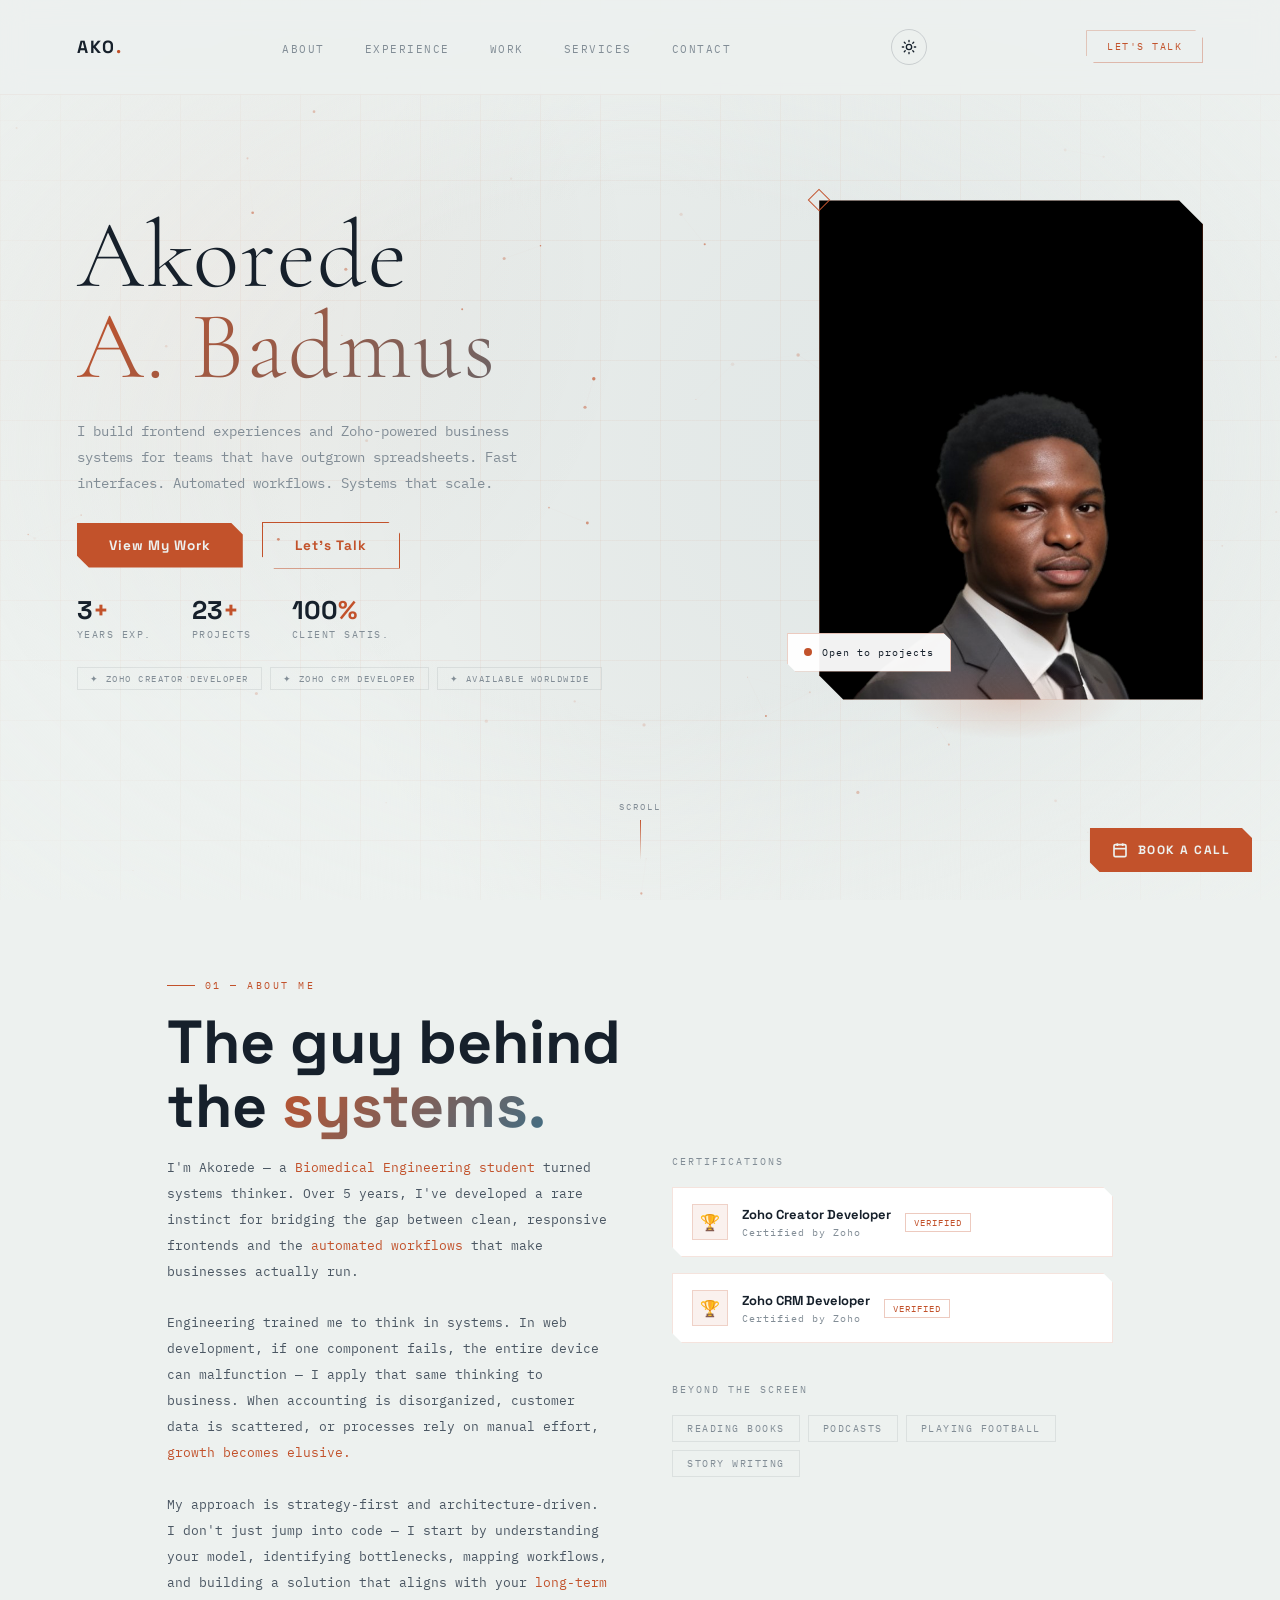
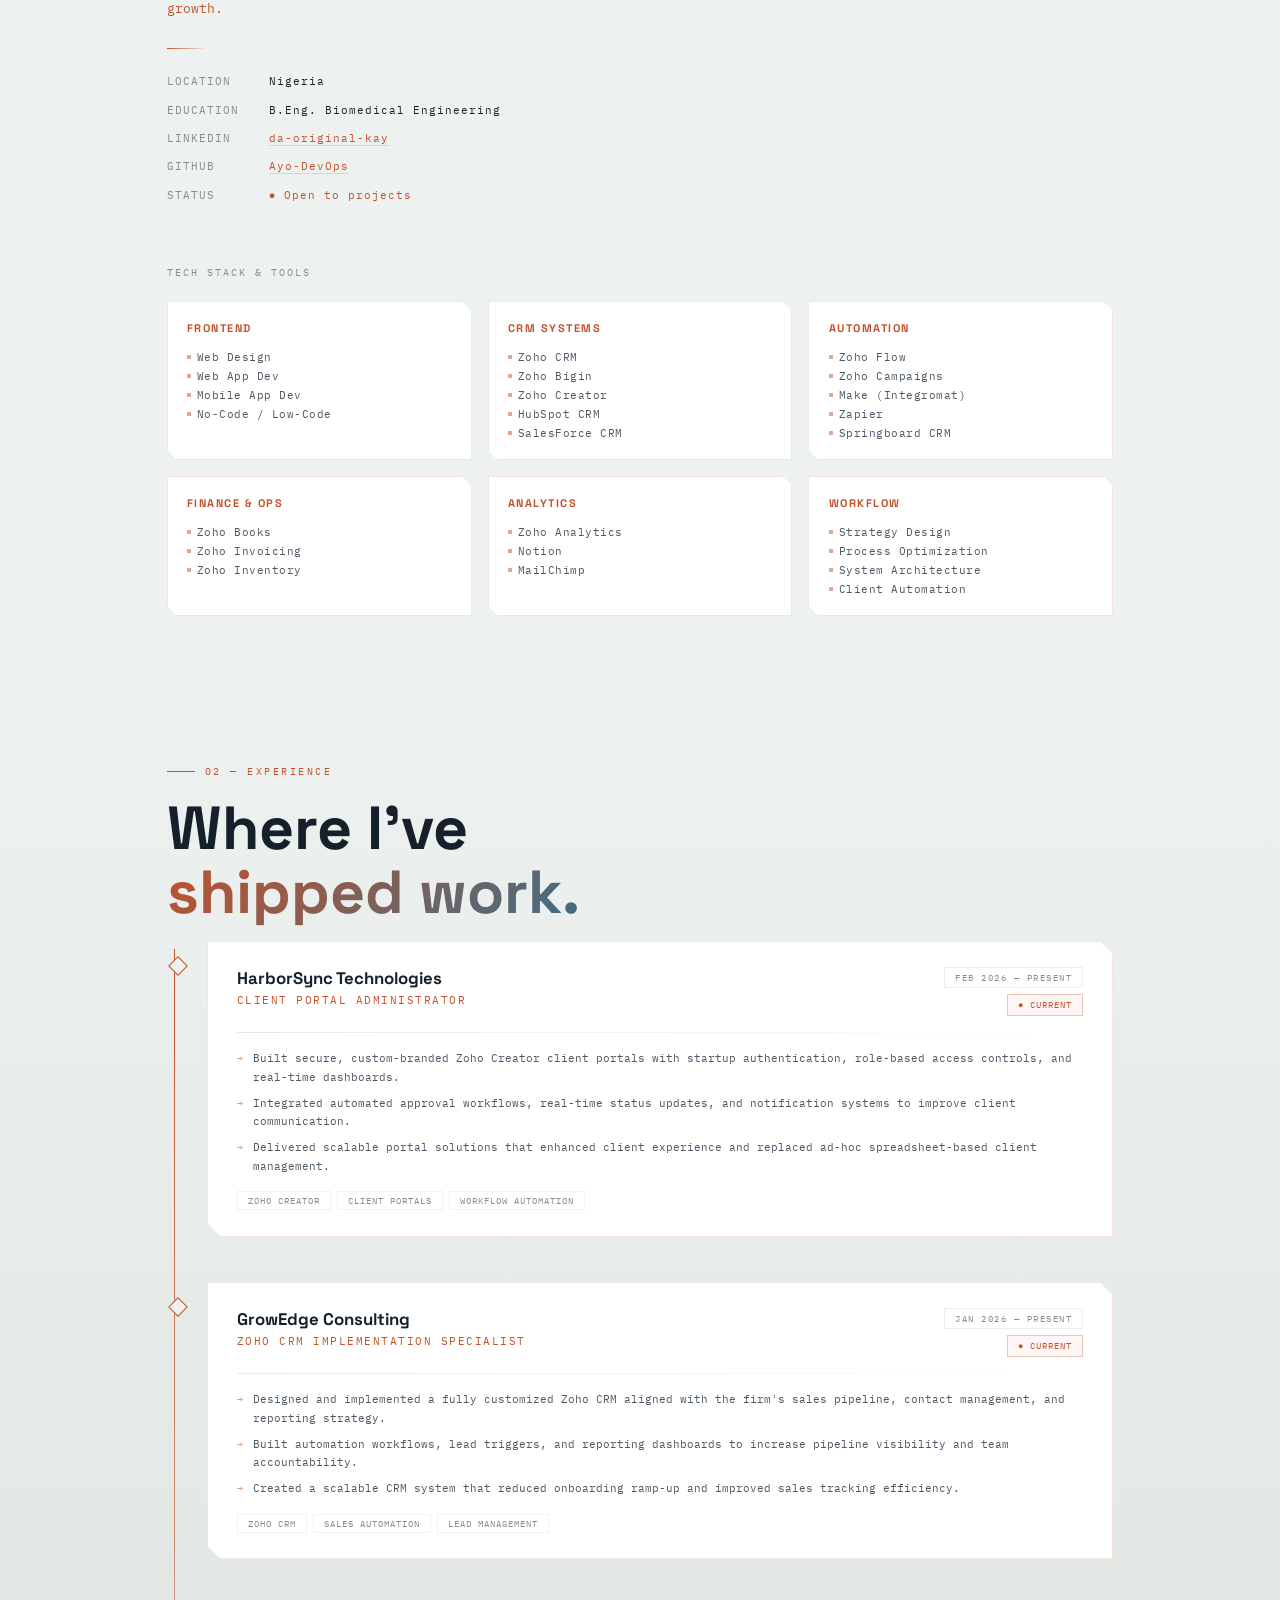
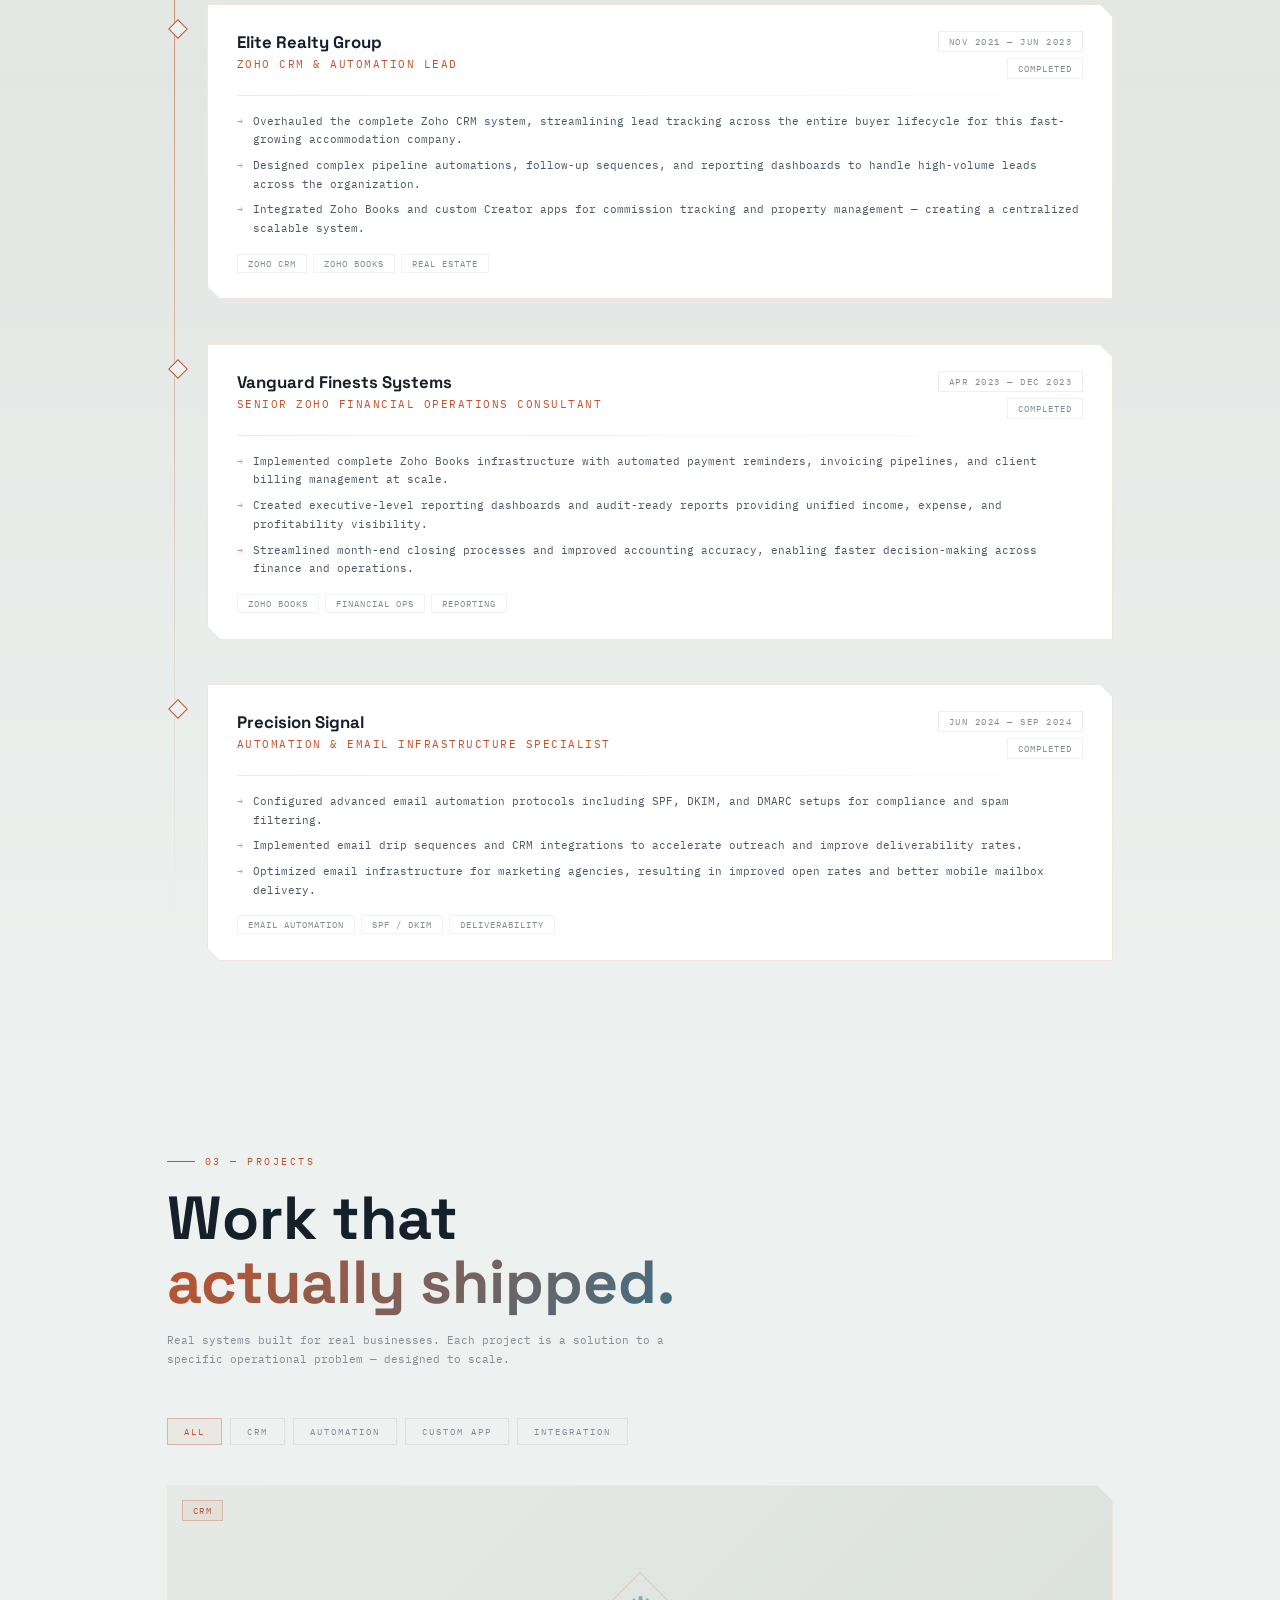
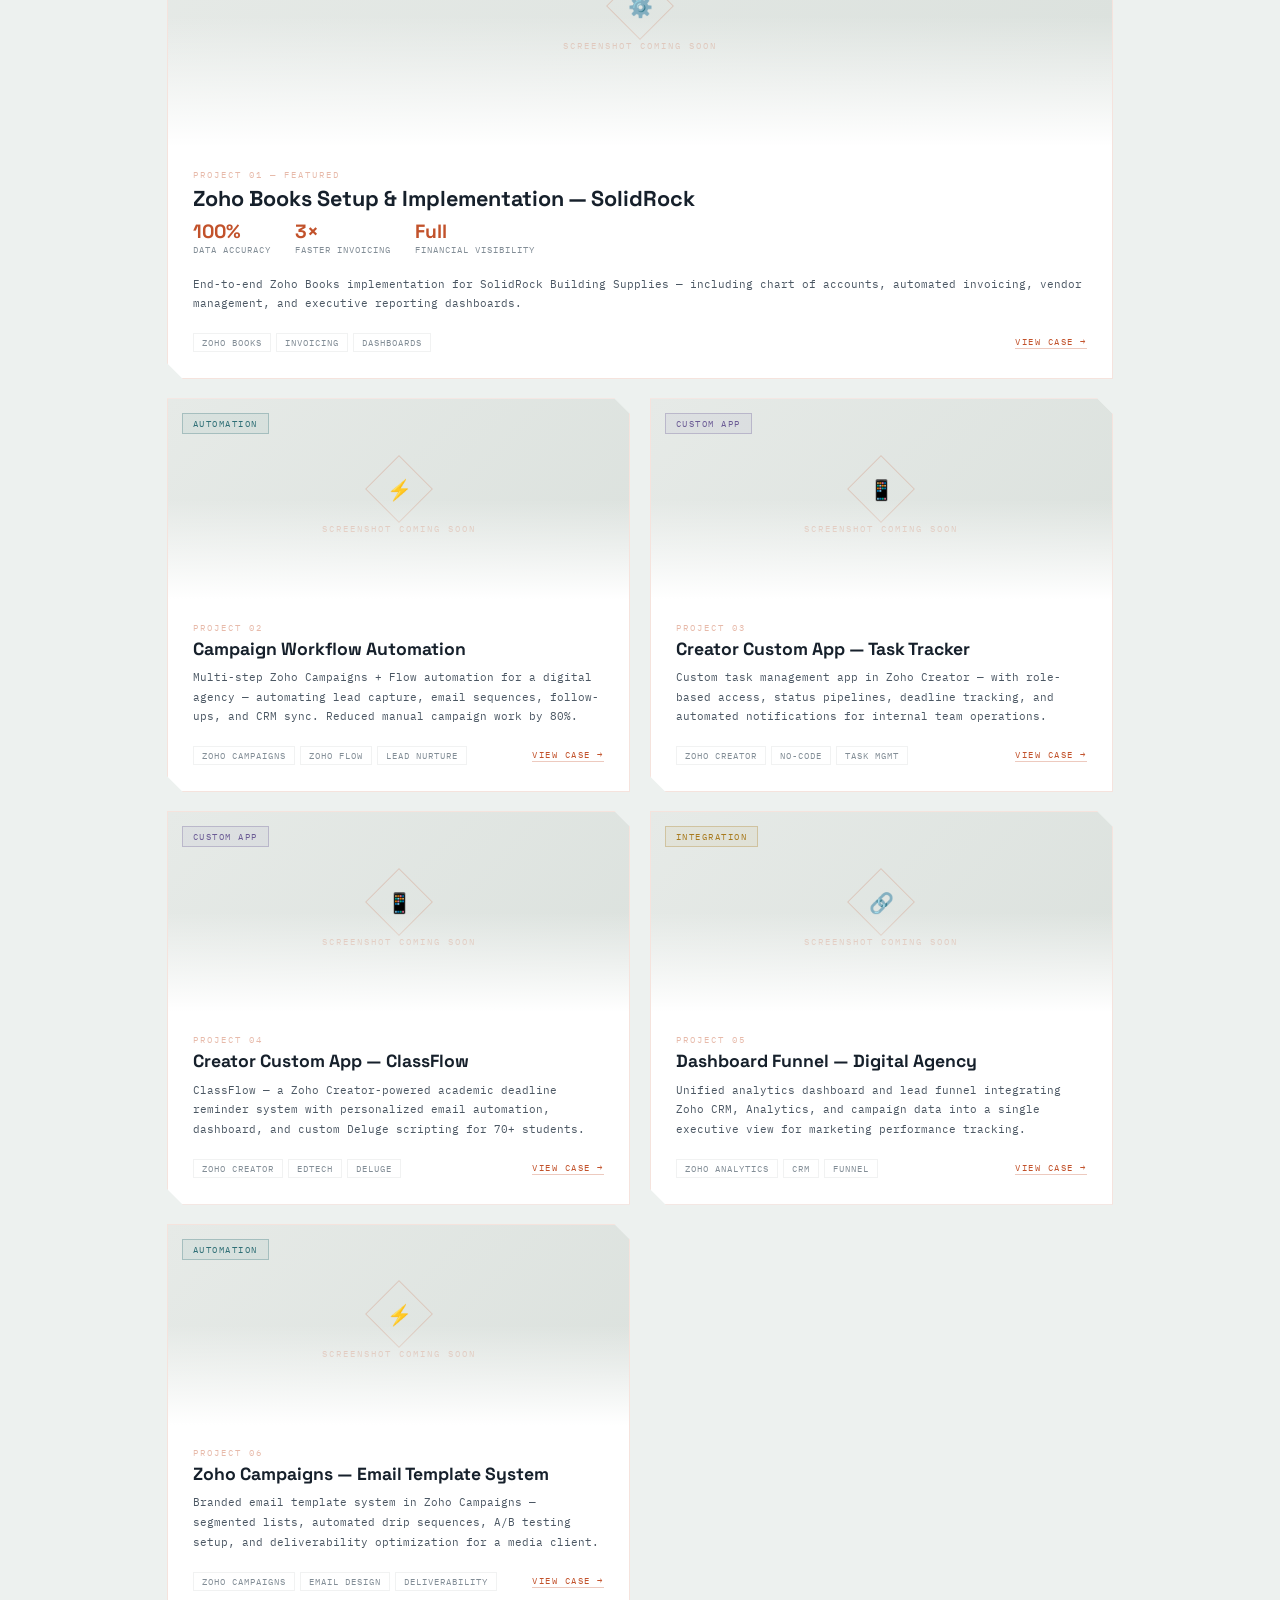
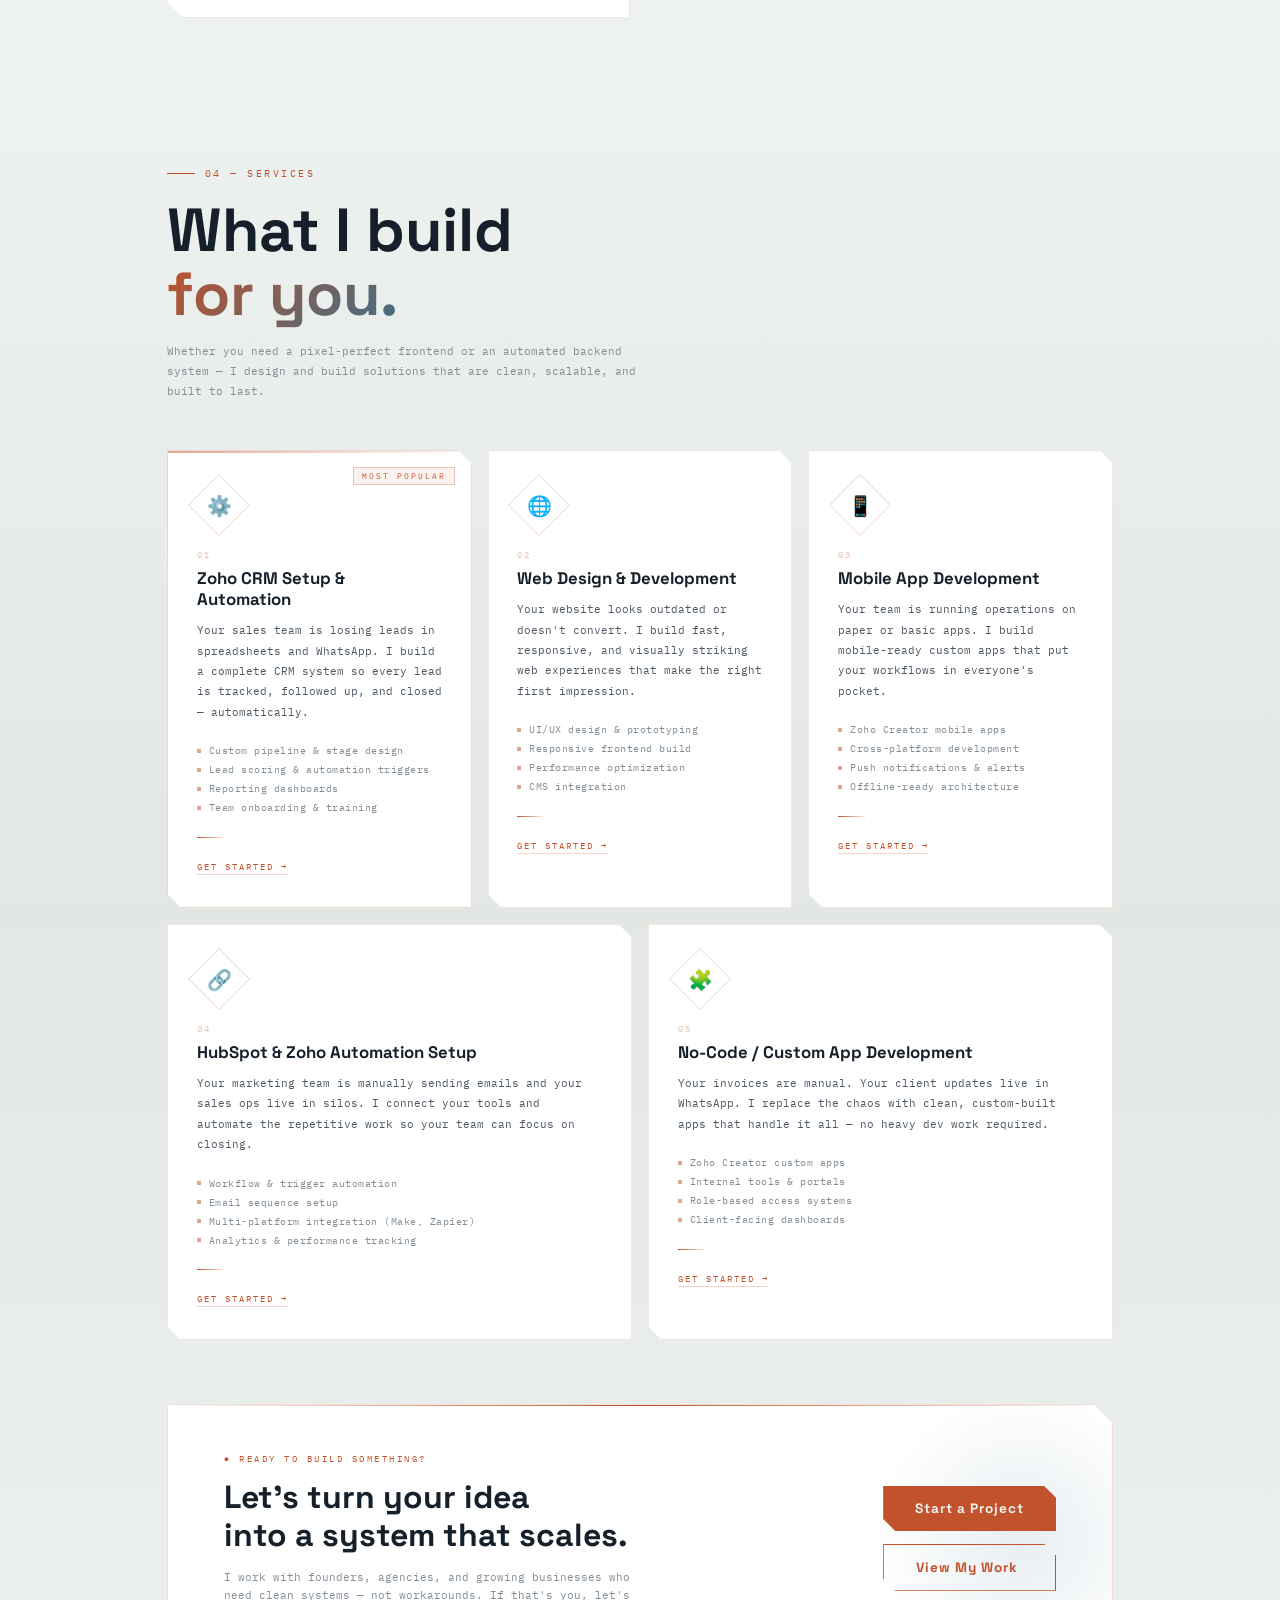
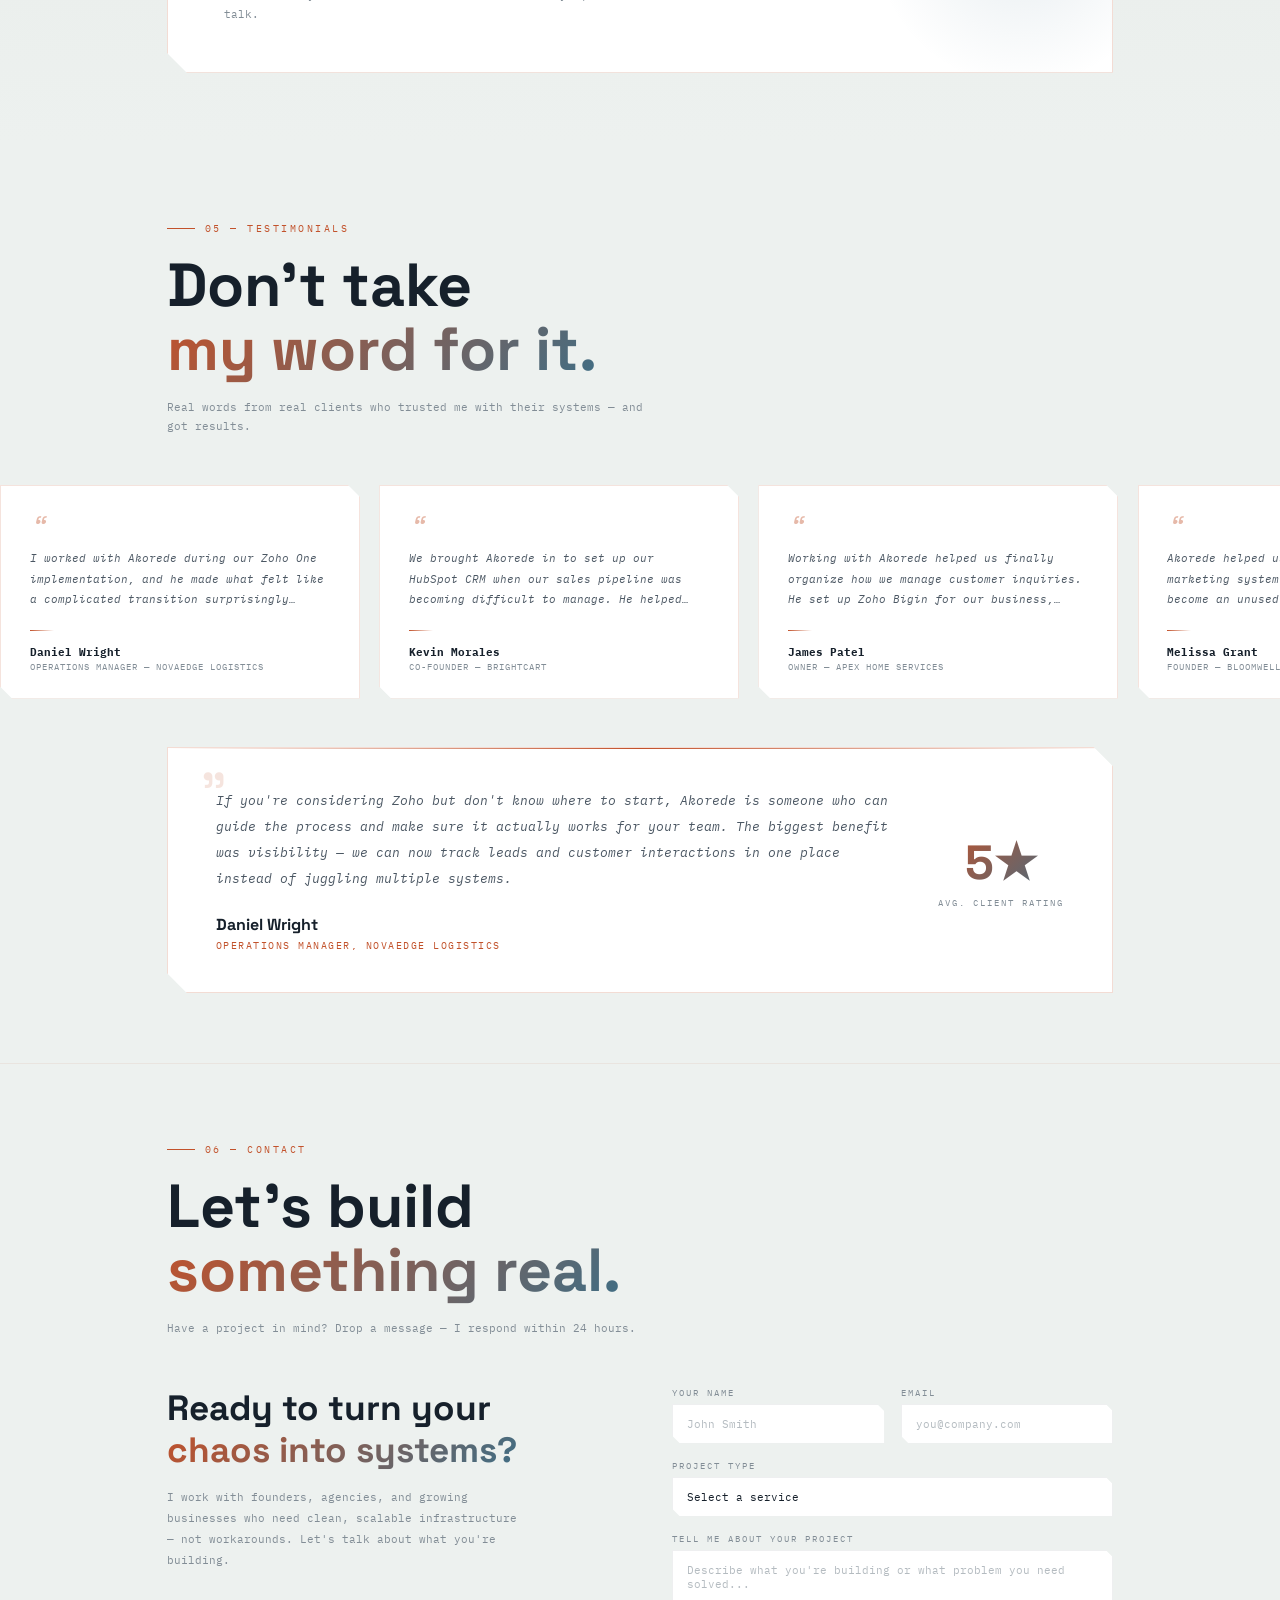
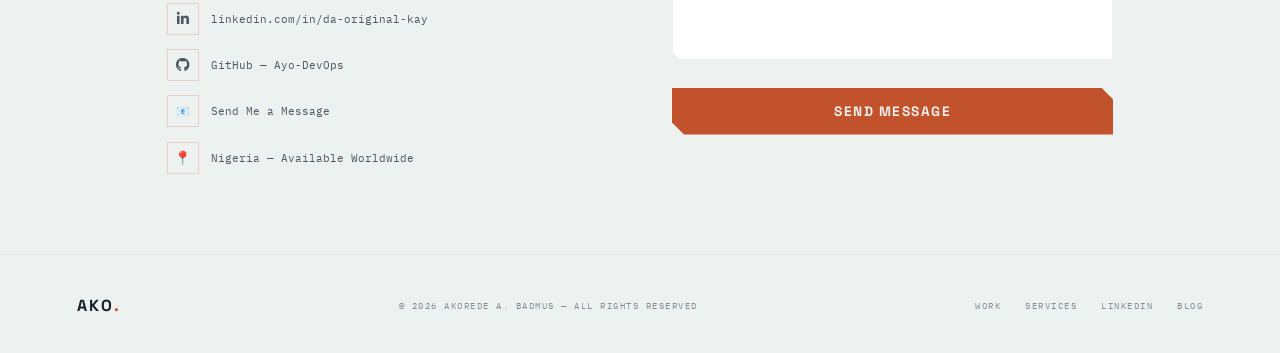
==== index.html @ c3f78a04 "rrr" ====
<!DOCTYPE html>
<html lang="en">
<head>
<script>
(function(){
  try {
    var saved = localStorage.getItem('akorede-theme');
    var theme = saved || (window.matchMedia('(prefers-color-scheme: dark)').matches ? 'dark' : 'light');
    if (theme === 'dark') document.documentElement.setAttribute('data-theme', 'dark');
  } catch(e) {}
})();
</script>
<meta charset="UTF-8">
<meta name="viewport" content="width=device-width, initial-scale=1.0">
<title>Akorede A. Badmus — Frontend Dev & Automation Specialist</title>
<meta name="description" content="Akorede Badmus is a Frontend Developer and Zoho Automation Specialist who builds scalable web systems, CRM solutions, and business automation for growing teams.">
<meta name="keywords" content="Frontend Developer, Zoho CRM, Automation Specialist, Web Developer, Nigeria, No-Code, HubSpot, Zoho Creator">
<meta name="author" content="Akorede A. Badmus">
<meta property="og:type" content="website">
<meta property="og:url" content="https://ayo-devops.github.io">
<meta property="og:title" content="Akorede A. Badmus — Frontend Dev & Automation Specialist">
<meta property="og:description" content="I build frontend experiences and Zoho-powered business systems for teams that have outgrown spreadsheets.">
<meta property="og:image" content="https://ayo-devops.github.io/assets/og-preview.jpg">
<meta name="twitter:card" content="summary_large_image">
<meta name="twitter:title" content="Akorede A. Badmus — Frontend Dev & Automation Specialist">
<meta name="twitter:description" content="I build frontend experiences and Zoho-powered business systems for teams that have outgrown spreadsheets.">
<meta name="twitter:image" content="https://ayo-devops.github.io/assets/og-preview.jpg">
<link rel="preconnect" href="https://fonts.googleapis.com">
<link href="https://fonts.googleapis.com/css2?family=Space+Grotesk:wght@500;600;700&family=IBM+Plex+Mono:wght@400;500&family=Cormorant+Garamond:wght@300;400;600&display=swap" rel="stylesheet">
<link rel="stylesheet" href="https://cdnjs.cloudflare.com/ajax/libs/font-awesome/6.5.1/css/all.min.css" integrity="sha512-DTOQO9RWCH3ppGqcWaEA1BIZOC6xxalwEsw9c2QQeAIftl+Vegovlnee1c9QX4TctnWMn13TZye+giMm8e2LwA==" crossorigin="anonymous" referrerpolicy="no-referrer" />
<style>
/* ============================================================
   RESET & ROOT
   ============================================================ */
*, *::before, *::after { margin: 0; padding: 0; box-sizing: border-box; }
:root {
  --bg: #EDF1EF; --bg-rgb: 237,241,239;
  --bg2: #E2E7E4; --bg2-rgb: 226,231,228;
  --card: #FFFFFF;
  --card2: #FFFFFF; --card2-rgb: 255,255,255;
  --text: #16202B;
  --text-soft: #4B5763;
  --muted: #828D96; --muted-rgb: 130,141,150;
  --accent: #C2522B; --accent-rgb: 194,82,43;
  --accent-hover: #9C3F1F;
  --accent2: #3E6E86; --accent2-rgb: 62,110,134;
  --line-rgb: 22,32,43;
  --border: rgba(var(--accent-rgb),0.16);
  --danger: #C0392B; --danger-rgb: 192,57,43;
  --cat-automation: #2F6F76; --cat-automation-rgb: 47,111,118;
  --cat-app: #6B5B95; --cat-app-rgb: 107,91,149;
  --cat-integration: #A87A1E; --cat-integration-rgb: 168,122,30;
  --img-grad-1: #E6EAE7; --img-grad-2: #DBE1DD;
  --grid-alpha: 0.05;
  --font-display: 'Space Grotesk', sans-serif;
  --font-mono: 'IBM Plex Mono', monospace;
  color-scheme: light;
}
html[data-theme="dark"] {
  --bg: #11151A; --bg-rgb: 17,21,26;
  --bg2: #171C22; --bg2-rgb: 23,28,34;
  --card: #1A2027;
  --card2: #15191F; --card2-rgb: 21,25,31;
  --text: #ECEEEC;
  --text-soft: #A8B0B6;
  --muted: #6E7882; --muted-rgb: 110,120,130;
  --accent: #E08A52; --accent-rgb: 224,138,82;
  --accent-hover: #F4AE82;
  --accent2: #6FA8C9; --accent2-rgb: 111,168,201;
  --line-rgb: 255,255,255;
  --border: rgba(var(--accent-rgb),0.14);
  --danger: #FF7A6B; --danger-rgb: 255,122,107;
  --cat-automation: #7FC2C9; --cat-automation-rgb: 127,194,201;
  --cat-app: #B6A8D9; --cat-app-rgb: 182,168,217;
  --cat-integration: #E0B85A; --cat-integration-rgb: 224,184,90;
  --img-grad-1: #1A2230; --img-grad-2: #20283A;
  --grid-alpha: 0.03;
  color-scheme: dark;
}
html { scroll-behavior: smooth; }
body {
  background: var(--bg);
  color: var(--text);
  font-family: var(--font-mono), monospace;
  overflow-x: hidden;
}

/* ============================================================
   SHARED UTILITIES
   ============================================================ */
.section-tag {
  display: inline-flex; align-items: center; gap: 10px;
  font-size: 10px; letter-spacing: 2.5px;
  color: var(--accent); text-transform: uppercase; margin-bottom: 1.2rem;
}
.section-tag::before { content: ''; width: 28px; height: 1px; background: var(--accent); display: block; }
.section-title {
  font-family: var(--font-display), sans-serif;
  font-size: clamp(2rem, 5vw, 3.8rem);
  font-weight: 800; line-height: 1.05; margin-bottom: 1rem;
}
.section-title span {
  background: linear-gradient(135deg, var(--accent), var(--accent2));
  -webkit-background-clip: text; -webkit-text-fill-color: transparent; background-clip: text;
}
.section-sub {
  font-size: 11px; color: var(--muted); line-height: 1.8; max-width: 500px; margin-bottom: 3rem;
}
.grid-overlay {
  position: fixed; inset: 0; z-index: 0; pointer-events: none;
  background-image:
    linear-gradient(rgba(var(--accent-rgb),var(--grid-alpha)) 1px, transparent 1px),
    linear-gradient(90deg, rgba(var(--accent-rgb),var(--grid-alpha)) 1px, transparent 1px);
  background-size: 60px 60px;
}
.vignette {
  position: fixed; inset: 0; z-index: 1; pointer-events: none;
  background: radial-gradient(ellipse at center, transparent 40%, rgba(var(--bg-rgb),0.85) 100%);
}
section { position: relative; z-index: 2; }
.wrapper { max-width: 1100px; margin: 0 auto; padding: 0 6vw; }

/* ============================================================
   NAV
   ============================================================ */
nav {
  position: fixed; top: 0; left: 0; right: 0; z-index: 100;
  display: flex; align-items: center; justify-content: space-between;
  padding: 1.8rem 6vw;
  background: rgba(var(--bg-rgb),0.8);
  backdrop-filter: blur(12px);
  border-bottom: 1px solid rgba(var(--accent-rgb),0.05);
  opacity: 0; animation: fadeDown 0.8s ease 0.1s forwards;
}
.nav-logo {
  font-family: var(--font-display), sans-serif; font-size: 1.1rem; font-weight: 800;
  color: var(--text); letter-spacing: 2px; text-decoration: none;
}
.nav-logo span { color: var(--accent); }
.nav-links { display: flex; gap: 2.5rem; list-style: none; }
.nav-links a {
  font-size: 11px; letter-spacing: 1.5px; color: var(--muted);
  text-decoration: none; text-transform: uppercase; transition: color 0.2s;
}
.nav-links a:hover { color: var(--accent); }
.nav-cta {
  padding: 9px 20px;
  background: transparent; color: var(--accent);
  font-family: var(--font-mono), monospace; font-size: 10px; letter-spacing: 1.5px;
  border: 1px solid rgba(var(--accent-rgb),0.35); text-decoration: none;
  text-transform: uppercase; transition: all 0.2s;
  clip-path: polygon(0 0, calc(100% - 8px) 0, 100% 8px, 100% 100%, 8px 100%, 0 calc(100% - 8px));
}
.nav-cta:hover { background: rgba(var(--accent-rgb),0.08); }
.theme-toggle {
  display: flex; align-items: center; justify-content: center;
  width: 36px; height: 36px; flex-shrink: 0;
  background: transparent; color: var(--text);
  border: 1px solid rgba(var(--line-rgb),0.16); cursor: pointer;
  border-radius: 50%; transition: border-color 0.2s, color 0.2s;
}
.theme-toggle:hover { color: var(--accent); border-color: rgba(var(--accent-rgb),0.4); }
.theme-toggle svg { width: 16px; height: 16px; }
.theme-toggle .icon-moon { display: none; }
html[data-theme="dark"] .theme-toggle .icon-sun { display: none; }
html[data-theme="dark"] .theme-toggle .icon-moon { display: block; }

/* Hamburger — hidden by default on desktop */
.hamburger { display: none; flex-direction: column; gap: 5px; cursor: pointer; background: none; border: none; padding: 4px; z-index: 200; }
.hamburger span { display: block; width: 24px; height: 2px; background: var(--text); transition: all 0.3s ease; border-radius: 2px; }
.hamburger.open span:nth-child(1) { transform: rotate(45deg) translate(5px, 5px); }
.hamburger.open span:nth-child(2) { opacity: 0; transform: translateX(-8px); }
.hamburger.open span:nth-child(3) { transform: rotate(-45deg) translate(5px, -5px); }
.mobile-menu {
  display: none; position: fixed; inset: 0; z-index: 150;
  background: rgba(var(--bg2-rgb),0.98); backdrop-filter: blur(20px);
  flex-direction: column; align-items: center; justify-content: center; gap: 2rem;
}
.mobile-menu.open { display: flex; }
.mobile-menu a {
  font-family: var(--font-display), sans-serif; font-size: clamp(1.5rem, 6vw, 2.2rem); font-weight: 800;
  color: var(--text); text-decoration: none; letter-spacing: 3px; text-transform: uppercase;
  transition: color 0.2s;
}
.mobile-menu a:hover { color: var(--accent); }
.mobile-menu .menu-accent-line { width: 40px; height: 1px; background: var(--accent); margin: 0.5rem 0; }

/* ============================================================
   HERO
   ============================================================ */
#hero {
  min-height: 100vh; display: flex; align-items: center;
  padding: 0 6vw; gap: 4vw; position: relative; overflow: hidden;
}
canvas#bg { position: fixed; top: 0; left: 0; width: 100%; height: 100%; z-index: 0; }
.hero-left { flex: 1; display: flex; flex-direction: column; gap: 1.6rem; position: relative; z-index: 3; }
.hero-tag {
  display: inline-flex; align-items: center; gap: 8px;
  font-size: 11px; letter-spacing: 2px; color: var(--accent); text-transform: uppercase;
  opacity: 0; animation: fadeUp 0.8s ease 0.3s forwards;
}
.hero-tag::before { content: ''; display: inline-block; width: 28px; height: 1px; background: var(--accent); }
.hero-name {
  font-family: 'Cormorant Garamond', serif;
  font-size: clamp(3.5rem, 7.5vw, 7rem); font-weight: 300; line-height: 0.95; color: var(--text);
  letter-spacing: 2px;
  opacity: 0; animation: fadeUp 0.9s ease 0.4s forwards;
}
.hero-name span {
  display: block;
  background: linear-gradient(135deg, var(--accent) 0%, var(--accent2) 100%);
  -webkit-background-clip: text; -webkit-text-fill-color: transparent; background-clip: text;
}
.hero-sub {
  font-size: clamp(0.75rem, 1.2vw, 0.9rem); color: var(--muted); line-height: 1.8; max-width: 480px;
  opacity: 0; animation: fadeUp 0.9s ease 0.6s forwards;
}
.hero-ctas {
  display: flex; align-items: center; gap: 1.2rem; flex-wrap: wrap;
  opacity: 0; animation: fadeUp 0.9s ease 0.8s forwards;
}
.btn-primary {
  padding: 14px 32px; background: var(--accent); color: var(--bg);
  font-family: var(--font-display), sans-serif; font-size: 0.85rem; font-weight: 700; letter-spacing: 1px;
  border: none; cursor: pointer; text-decoration: none;
  clip-path: polygon(0 0, calc(100% - 12px) 0, 100% 12px, 100% 100%, 12px 100%, 0 calc(100% - 12px));
  transition: all 0.2s;
}
.btn-primary:hover { background: var(--accent-hover); transform: translateY(-2px); }
.btn-secondary {
  padding: 14px 32px; background: transparent; color: var(--accent);
  font-family: var(--font-display), sans-serif; font-size: 0.85rem; font-weight: 700; letter-spacing: 1px;
  border: 1px solid var(--accent); cursor: pointer; text-decoration: none;
  clip-path: polygon(0 0, calc(100% - 12px) 0, 100% 12px, 100% 100%, 12px 100%, 0 calc(100% - 12px));
  transition: all 0.2s;
}
.btn-secondary:hover { background: rgba(var(--accent-rgb),0.08); transform: translateY(-2px); }
.hero-stats {
  display: flex; gap: 2.5rem;
  opacity: 0; animation: fadeUp 0.9s ease 1.0s forwards;
}
.stat { display: flex; flex-direction: column; gap: 2px; }
.stat-num { font-family: var(--font-display), sans-serif; font-size: 1.6rem; font-weight: 800; color: var(--text); }
.stat-num em { color: var(--accent); font-style: normal; }
.stat-label { font-size: 10px; letter-spacing: 1.5px; color: var(--muted); text-transform: uppercase; }
.hero-right {
  position: relative; width: clamp(260px, 30vw, 400px); flex-shrink: 0; z-index: 3;
  opacity: 0; animation: fadeIn 1.2s ease 0.5s forwards;
}
.photo-frame { position: relative; width: 100%; padding-bottom: 130%; }
.photo-border {
  position: absolute; inset: 0;
  border: 1px solid rgba(var(--accent-rgb),0.25);
  clip-path: polygon(0 0, calc(100% - 24px) 0, 100% 24px, 100% 100%, 24px 100%, 0 calc(100% - 24px));
}
.photo-img {
  position: absolute; inset: 0; width: 100%; height: 100%;
  object-fit: cover; object-position: center 15%;
  clip-path: polygon(0 0, calc(100% - 24px) 0, 100% 24px, 100% 100%, 24px 100%, 0 calc(100% - 24px));
  filter: grayscale(10%) contrast(1.05);
}
.photo-glow {
  position: absolute; bottom: -40px; left: 50%; transform: translateX(-50%);
  width: 60%; height: 80px;
  background: radial-gradient(ellipse, rgba(var(--accent-rgb),0.18) 0%, transparent 70%);
  pointer-events: none;
}
.accent-dot {
  position: absolute; top: -8px; left: -8px;
  width: 16px; height: 16px; border: 1px solid var(--accent);
  transform: rotate(45deg); animation: spinDot 8s linear infinite;
}
.hero-badge {
  position: absolute; bottom: 28px; left: -32px;
  background: rgba(var(--card2-rgb),0.95); border: 1px solid rgba(var(--accent-rgb),0.3);
  padding: 12px 16px; display: flex; align-items: center; gap: 10px;
  clip-path: polygon(0 0, calc(100% - 8px) 0, 100% 8px, 100% 100%, 8px 100%, 0 calc(100% - 8px));
  animation: float 3s ease-in-out infinite;
}
.badge-dot { width: 8px; height: 8px; background: var(--accent); border-radius: 50%; animation: pulse 2s ease infinite; }
.badge-text { font-size: 10px; color: var(--text); letter-spacing: 1px; }
.scroll-hint {
  position: absolute; bottom: 2.5rem; left: 50%; transform: translateX(-50%);
  display: flex; flex-direction: column; align-items: center; gap: 8px;
  opacity: 0; animation: fadeIn 1s ease 1.5s forwards; z-index: 3;
}
.scroll-hint span { font-size: 9px; letter-spacing: 2px; color: var(--muted); text-transform: uppercase; }
.scroll-line {
  width: 1px; height: 40px;
  background: linear-gradient(to bottom, var(--accent), transparent);
  animation: scrollPulse 2s ease-in-out infinite;
}

/* ============================================================
   ABOUT
   ============================================================ */
#about { padding: 70px 0; }
.about-grid { display: grid; grid-template-columns: 1fr 1fr; gap: 4rem; align-items: start; }
.bio-text { font-size: 13px; line-height: 2; color: var(--text-soft); margin-bottom: 1.6rem; }
.bio-text strong { color: var(--accent); font-weight: 400; }
.divider { width: 40px; height: 1px; background: linear-gradient(to right, var(--accent), transparent); margin: 1.6rem 0; }
.about-details { display: flex; flex-direction: column; gap: 0.9rem; }
.detail-row { display: flex; align-items: center; gap: 12px; font-size: 11px; letter-spacing: 1px; }
.detail-label { color: var(--muted); min-width: 90px; text-transform: uppercase; }
.detail-value { color: var(--text); }
.detail-value a { color: var(--accent); text-decoration: none; border-bottom: 1px solid rgba(var(--accent-rgb),0.2); transition: border-color 0.2s; }
.detail-value a:hover { border-color: var(--accent); }
.cert-label, .hobby-label { font-size: 10px; letter-spacing: 2px; color: var(--muted); text-transform: uppercase; margin-bottom: 1.2rem; }
.cert-cards { display: flex; flex-direction: column; gap: 1rem; margin-bottom: 2.5rem; }
.cert-card {
  background: var(--card); border: 1px solid var(--border); padding: 1rem 1.2rem;
  clip-path: polygon(0 0, calc(100% - 10px) 0, 100% 10px, 100% 100%, 10px 100%, 0 calc(100% - 10px));
  display: flex; align-items: center; gap: 14px; transition: border-color 0.2s, transform 0.2s; cursor: default;
}
.cert-card:hover { border-color: rgba(var(--accent-rgb),0.35); transform: translateX(4px); }
.cert-icon {
  width: 36px; height: 36px; flex-shrink: 0;
  background: rgba(var(--accent-rgb),0.08); border: 1px solid rgba(var(--accent-rgb),0.2);
  display: flex; align-items: center; justify-content: center; font-size: 16px;
}
.cert-name { font-family: var(--font-display), sans-serif; font-size: 13px; font-weight: 700; color: var(--text); margin-bottom: 3px; }
.cert-issuer { font-size: 10px; color: var(--muted); letter-spacing: 1px; }
.cert-badge { font-size: 9px; letter-spacing: 1px; color: var(--accent); border: 1px solid rgba(var(--accent-rgb),0.3); padding: 3px 8px; text-transform: uppercase; }
.hobby-pills { display: flex; flex-wrap: wrap; gap: 8px; }
.pill {
  font-size: 10px; letter-spacing: 1.5px; color: var(--muted);
  border: 1px solid rgba(var(--line-rgb),0.08); padding: 6px 14px; text-transform: uppercase; transition: all 0.2s; cursor: default;
}
.pill:hover { color: var(--accent); border-color: rgba(var(--accent-rgb),0.3); }
.skills-section { margin-top: 4rem; }
.skills-label { font-size: 10px; letter-spacing: 2px; color: var(--muted); text-transform: uppercase; margin-bottom: 1.4rem; }
.skill-categories { display: grid; grid-template-columns: repeat(3, 1fr); gap: 1rem; }
.skill-cat {
  background: var(--card); border: 1px solid var(--border); padding: 1.2rem;
  clip-path: polygon(0 0, calc(100% - 10px) 0, 100% 10px, 100% 100%, 10px 100%, 0 calc(100% - 10px));
  transition: border-color 0.2s;
}
.skill-cat:hover { border-color: rgba(var(--accent-rgb),0.3); }
.skill-cat-title { font-family: var(--font-display), sans-serif; font-size: 11px; font-weight: 700; color: var(--accent); letter-spacing: 1.5px; text-transform: uppercase; margin-bottom: 0.9rem; }
.skill-list { display: flex; flex-direction: column; gap: 5px; }
.skill-item { font-size: 11px; color: var(--text-soft); letter-spacing: 0.5px; display: flex; align-items: center; gap: 6px; }
.skill-item::before { content: ''; display: inline-block; width: 4px; height: 4px; background: var(--accent); opacity: 0.5; flex-shrink: 0; }

/* ============================================================
   EXPERIENCE
   ============================================================ */
#experience { padding: 70px 0; background: linear-gradient(to bottom, var(--bg), var(--bg2), var(--bg)); }
.timeline { position: relative; padding-left: 40px; }
.timeline::before {
  content: ''; position: absolute; left: 7px; top: 8px; bottom: 8px; width: 1px;
  background: linear-gradient(to bottom, var(--accent), rgba(var(--accent-rgb),0.1) 85%, transparent);
}
.timeline-item {
  position: relative; margin-bottom: 2.8rem;
  opacity: 0; transform: translateX(-16px);
  transition: opacity 0.6s ease, transform 0.6s ease;
}
.timeline-item.visible { opacity: 1; transform: translateX(0); }
.timeline-dot {
  position: absolute; left: -36px; top: 18px;
  width: 14px; height: 14px; border: 1px solid var(--accent);
  transform: rotate(45deg); background: var(--bg); transition: background 0.3s;
}
.timeline-item:hover .timeline-dot { background: var(--accent); }
.exp-card {
  background: var(--card); border: 1px solid var(--border); padding: 1.6rem 1.8rem;
  clip-path: polygon(0 0, calc(100% - 14px) 0, 100% 14px, 100% 100%, 14px 100%, 0 calc(100% - 14px));
  transition: border-color 0.3s, transform 0.3s; cursor: default;
}
.exp-card:hover { border-color: rgba(var(--accent-rgb),0.3); transform: translateX(6px); }
.card-header { display: flex; justify-content: space-between; align-items: flex-start; margin-bottom: 1rem; gap: 1rem; }
.company-name { font-family: var(--font-display), sans-serif; font-size: 1.05rem; font-weight: 800; color: var(--text); margin-bottom: 4px; }
.role-title { font-size: 11px; letter-spacing: 1.5px; color: var(--accent); text-transform: uppercase; }
.card-right { display: flex; flex-direction: column; align-items: flex-end; gap: 6px; }
.date-badge { font-size: 9px; letter-spacing: 1.5px; color: var(--muted); text-transform: uppercase; border: 1px solid rgba(var(--line-rgb),0.07); padding: 4px 10px; white-space: nowrap; }
.status-badge { font-size: 9px; letter-spacing: 1px; padding: 4px 10px; text-transform: uppercase; }
.status-present { color: var(--accent); border: 1px solid rgba(var(--accent-rgb),0.3); background: rgba(var(--accent-rgb),0.05); }
.status-past { color: var(--muted); border: 1px solid rgba(var(--line-rgb),0.06); }
.card-divider { width: 100%; height: 1px; background: linear-gradient(to right, rgba(var(--accent-rgb),0.15), transparent); margin: 1rem 0; }
.highlights { display: flex; flex-direction: column; gap: 7px; }
.highlight { font-size: 11px; line-height: 1.7; color: var(--text-soft); display: flex; gap: 10px; align-items: flex-start; }
.highlight::before { content: '→'; color: var(--accent); opacity: 0.6; flex-shrink: 0; margin-top: 1px; font-size: 10px; }
.exp-tags { display: flex; flex-wrap: wrap; gap: 6px; margin-top: 1rem; }
.exp-tag { font-size: 9px; letter-spacing: 1px; color: var(--muted); text-transform: uppercase; border: 1px solid rgba(var(--line-rgb),0.06); padding: 3px 10px; transition: all 0.2s; }
.exp-tag:hover { color: var(--accent); border-color: rgba(var(--accent-rgb),0.25); }

/* ============================================================
   PROJECTS
   ============================================================ */
#projects { padding: 70px 0; }
.filter-row { display: flex; gap: 8px; flex-wrap: wrap; margin-bottom: 2.5rem; }
.filter-btn {
  font-family: var(--font-mono), monospace; font-size: 9px; letter-spacing: 2px; text-transform: uppercase;
  color: var(--muted); background: transparent; border: 1px solid rgba(var(--line-rgb),0.07);
  padding: 7px 16px; cursor: pointer; transition: all 0.2s;
}
.filter-btn:hover, .filter-btn.active { color: var(--accent); border-color: rgba(var(--accent-rgb),0.35); background: rgba(var(--accent-rgb),0.05); }
.projects-grid { display: grid; grid-template-columns: repeat(2, 1fr); gap: 1.2rem; }
.project-card {
  background: var(--card); border: 1px solid var(--border);
  clip-path: polygon(0 0, calc(100% - 16px) 0, 100% 16px, 100% 100%, 16px 100%, 0 calc(100% - 16px));
  overflow: hidden; cursor: pointer;
  opacity: 0; transform: translateY(20px);
  transition: opacity 0.5s ease, transform 0.5s ease, border-color 0.3s;
}
.project-card.visible { opacity: 1; transform: translateY(0); }
.project-card:hover { border-color: rgba(var(--accent-rgb),0.35); transform: translateY(-4px); }
.project-card.p-featured { grid-column: span 2; }
.project-card.p-hidden { display: none; }
.card-img {
  width: 100%; height: 200px;
  background: linear-gradient(135deg, var(--img-grad-1) 0%, var(--img-grad-2) 100%);
  position: relative; overflow: hidden;
  display: flex; align-items: center; justify-content: center;
}
.p-featured .card-img { height: 260px; }
.img-ph { display: flex; flex-direction: column; align-items: center; gap: 10px; }
.img-ph-icon { width: 48px; height: 48px; border: 1px solid rgba(var(--accent-rgb),0.2); display: flex; align-items: center; justify-content: center; font-size: 20px; transform: rotate(45deg); }
.img-ph-icon span { transform: rotate(-45deg); display: block; }
.img-ph-text { font-size: 9px; letter-spacing: 2px; text-transform: uppercase; color: rgba(var(--accent-rgb),0.3); }
.card-img::after { content: ''; position: absolute; inset: 0; background: linear-gradient(to bottom, transparent 50%, var(--card) 100%); }
.cat-badge { position: absolute; top: 14px; left: 14px; z-index: 2; font-size: 9px; letter-spacing: 1.5px; text-transform: uppercase; padding: 4px 10px; }
.cat-crm { color: var(--accent); border: 1px solid rgba(var(--accent-rgb),0.3); background: rgba(var(--accent-rgb),0.07); }
.cat-automation { color: var(--cat-automation); border: 1px solid rgba(var(--cat-automation-rgb),0.3); background: rgba(var(--cat-automation-rgb),0.07); }
.cat-app { color: var(--cat-app); border: 1px solid rgba(var(--cat-app-rgb),0.3); background: rgba(var(--cat-app-rgb),0.07); }
.cat-integration { color: var(--cat-integration); border: 1px solid rgba(var(--cat-integration-rgb),0.3); background: rgba(var(--cat-integration-rgb),0.07); }
.card-body { padding: 1.4rem 1.6rem 1.6rem; }
.card-num { font-size: 9px; letter-spacing: 2px; color: rgba(var(--accent-rgb),0.4); text-transform: uppercase; margin-bottom: 6px; }
.card-title { font-family: var(--font-display), sans-serif; font-size: 1.1rem; font-weight: 800; color: var(--text); margin-bottom: 8px; line-height: 1.2; }
.p-featured .card-title { font-size: 1.35rem; }
.card-desc { font-size: 11px; line-height: 1.8; color: var(--text-soft); margin-bottom: 1.2rem; }
.card-footer { display: flex; justify-content: space-between; align-items: center; }
.card-tags { display: flex; flex-wrap: wrap; gap: 5px; }
.card-tag { font-size: 9px; letter-spacing: 1px; text-transform: uppercase; color: var(--muted); border: 1px solid rgba(var(--line-rgb),0.06); padding: 3px 8px; }
.card-link { font-size: 9px; letter-spacing: 1.5px; text-transform: uppercase; color: var(--accent); text-decoration: none; border-bottom: 1px solid rgba(var(--accent-rgb),0.3); padding-bottom: 1px; transition: border-color 0.2s; white-space: nowrap; margin-left: 12px; }
.card-link:hover { border-color: var(--accent); }
.result-row { display: flex; gap: 1.5rem; margin-bottom: 1.2rem; flex-wrap: wrap; }
.result-num { font-family: var(--font-display), sans-serif; font-size: 1.2rem; font-weight: 800; color: var(--accent); }
.result-label { font-size: 9px; letter-spacing: 1px; color: var(--muted); text-transform: uppercase; }
.admin-only { display: none !important; }
body.admin-mode .admin-only { display: flex !important; }
.cms-project-actions {
  gap: 8px; flex-wrap: wrap; margin: -1rem 0 2rem;
}
.admin-cms-float {
  position: fixed; right: 24px; bottom: 96px; z-index: 900;
  background: var(--accent); color: var(--bg); border-color: var(--accent);
  box-shadow: 0 0 30px rgba(var(--accent-rgb),0.22);
}
.cms-import-label { display: inline-flex; align-items: center; cursor: pointer; margin: 0; }
.cms-overlay {
  position: fixed; inset: 0; z-index: 1000; display: none;
  background: rgba(var(--bg-rgb),0.78); backdrop-filter: blur(14px);
}
.cms-overlay.open { display: block; }
.cms-panel {
  position: absolute; top: 0; right: 0; bottom: 0; width: min(620px, 100%);
  background: var(--bg2); border-left: 1px solid rgba(var(--accent-rgb),0.22);
  overflow-y: auto; padding: 2rem; box-shadow: -30px 0 80px rgba(0,0,0,0.45);
}
.cms-head { display: flex; justify-content: space-between; align-items: flex-start; gap: 1rem; margin-bottom: 1.5rem; }
.cms-title { font-family: var(--font-display), sans-serif; font-size: 1.7rem; font-weight: 800; color: var(--text); }
.cms-note { font-size: 11px; color: var(--muted); line-height: 1.8; margin-bottom: 1.5rem; }
.cms-close {
  width: 38px; height: 38px; flex-shrink: 0; cursor: pointer;
  background: transparent; color: var(--accent); border: 1px solid rgba(var(--accent-rgb),0.28);
}
.cms-form { display: grid; gap: 1rem; }
.cms-form-row { display: grid; grid-template-columns: 1fr 1fr; gap: 1rem; }
.cms-check { display: flex; align-items: center; gap: 10px; color: var(--muted); font-size: 11px; letter-spacing: 1px; text-transform: uppercase; }
.cms-check input { width: auto; }
.cms-actions { display: flex; gap: 8px; flex-wrap: wrap; margin: 0.5rem 0 1.2rem; }
.cms-list { display: grid; gap: 8px; border-top: 1px solid rgba(var(--accent-rgb),0.12); padding-top: 1rem; }
.cms-item {
  display: grid; grid-template-columns: 1fr auto; gap: 12px; align-items: center;
  border: 1px solid rgba(var(--line-rgb),0.07); background: var(--card); padding: 12px;
}
.cms-item-title { font-family: var(--font-display), sans-serif; font-size: 13px; font-weight: 800; color: var(--text); margin-bottom: 3px; }
.cms-item-meta { font-size: 9px; color: var(--muted); letter-spacing: 1px; text-transform: uppercase; }
.cms-item-actions { display: flex; gap: 6px; }
.cms-mini-btn {
  background: transparent; border: 1px solid rgba(var(--line-rgb),0.08); color: var(--accent);
  font-size: 9px; letter-spacing: 1px; text-transform: uppercase; padding: 7px 9px; cursor: pointer;
}
.cms-mini-btn.danger { color: var(--danger); border-color: rgba(var(--danger-rgb),0.28); }
.cms-toast {
  position: fixed; left: 50%; bottom: 24px; z-index: 1200; transform: translateX(-50%);
  background: var(--accent); color: var(--bg); padding: 12px 16px; font-family: var(--font-display), sans-serif;
  font-size: 12px; font-weight: 800; display: none;
}
.cms-toast.show { display: block; }

/* ============================================================
   SERVICES
   ============================================================ */
#services { padding: 70px 0; background: linear-gradient(to bottom, var(--bg), var(--bg2), var(--bg)); }
.services-grid { display: grid; grid-template-columns: repeat(3, 1fr); gap: 1rem; margin-bottom: 1rem; }
.services-grid-bottom { display: grid; grid-template-columns: repeat(2, 1fr); gap: 1rem; margin-bottom: 4rem; }
.service-card {
  background: var(--card); border: 1px solid var(--border); padding: 2rem 1.8rem;
  clip-path: polygon(0 0, calc(100% - 14px) 0, 100% 14px, 100% 100%, 14px 100%, 0 calc(100% - 14px));
  position: relative; overflow: hidden; transition: border-color 0.3s, transform 0.3s; cursor: default;
  opacity: 0; transform: translateY(20px);
}
.service-card.visible { opacity: 1; transform: translateY(0); }
.service-card:hover { border-color: rgba(var(--accent-rgb),0.4); transform: translateY(-5px); }
.service-card::before { content: ''; position: absolute; top: 0; left: 0; right: 0; height: 2px; background: linear-gradient(to right, var(--accent), transparent); opacity: 0; transition: opacity 0.3s; }
.service-card:hover::before { opacity: 1; }
.service-card.s-featured { border-color: rgba(var(--accent-rgb),0.25); }
.service-card.s-featured::before { opacity: 0.5; }
.featured-label { position: absolute; top: 16px; right: 16px; font-size: 8px; letter-spacing: 2px; text-transform: uppercase; color: var(--accent); border: 1px solid rgba(var(--accent-rgb),0.3); background: rgba(var(--accent-rgb),0.07); padding: 3px 8px; }
.service-icon { width: 44px; height: 44px; margin-bottom: 1.4rem; border: 1px solid rgba(var(--accent-rgb),0.2); display: flex; align-items: center; justify-content: center; font-size: 20px; transform: rotate(45deg); transition: background 0.3s; }
.service-icon span { transform: rotate(-45deg); display: block; }
.service-card:hover .service-icon { background: rgba(var(--accent-rgb),0.08); }
.service-num { font-size: 9px; letter-spacing: 2px; color: rgba(var(--accent-rgb),0.35); text-transform: uppercase; margin-bottom: 8px; }
.service-title { font-family: var(--font-display), sans-serif; font-size: 1.05rem; font-weight: 800; color: var(--text); margin-bottom: 10px; line-height: 1.25; }
.service-desc { font-size: 11px; line-height: 1.85; color: var(--text-soft); margin-bottom: 1.4rem; }
.service-items { display: flex; flex-direction: column; gap: 6px; margin-bottom: 1.4rem; }
.service-item { font-size: 10px; color: var(--muted); display: flex; align-items: center; gap: 8px; letter-spacing: 0.5px; }
.service-item::before { content: ''; width: 4px; height: 4px; flex-shrink: 0; background: var(--accent); opacity: 0.5; }
.svc-divider { width: 30px; height: 1px; background: linear-gradient(to right, var(--accent), transparent); margin-bottom: 1rem; }
.service-cta { display: inline-flex; align-items: center; gap: 6px; font-size: 9px; letter-spacing: 2px; text-transform: uppercase; color: var(--accent); text-decoration: none; border-bottom: 1px solid rgba(var(--accent-rgb),0.25); padding-bottom: 2px; transition: border-color 0.2s, gap 0.2s; }
.service-cta:hover { border-color: var(--accent); gap: 10px; }
.cta-banner {
  background: var(--card); border: 1px solid rgba(var(--accent-rgb),0.2); padding: 3rem 3.5rem;
  clip-path: polygon(0 0, calc(100% - 20px) 0, 100% 20px, 100% 100%, 20px 100%, 0 calc(100% - 20px));
  display: flex; align-items: center; justify-content: space-between; gap: 2rem;
  position: relative; overflow: hidden;
}
.cta-banner::before { content: ''; position: absolute; top: 0; left: 0; right: 0; height: 1px; background: linear-gradient(to right, transparent, var(--accent), transparent); }
.cta-banner-glow { position: absolute; right: -60px; top: 50%; transform: translateY(-50%); width: 300px; height: 300px; background: radial-gradient(circle, rgba(var(--accent2-rgb),0.12) 0%, transparent 70%); pointer-events: none; }
.cta-left { flex: 1; position: relative; z-index: 1; }
.cta-tag { font-size: 9px; letter-spacing: 2.5px; text-transform: uppercase; color: var(--accent); margin-bottom: 0.8rem; }
.cta-title { font-family: var(--font-display), sans-serif; font-size: clamp(1.3rem, 2.5vw, 2rem); font-weight: 800; color: var(--text); line-height: 1.2; margin-bottom: 0.8rem; }
.cta-sub { font-size: 11px; color: var(--muted); line-height: 1.7; max-width: 420px; }
.cta-actions { display: flex; flex-direction: column; gap: 0.8rem; position: relative; z-index: 1; flex-shrink: 0; }

/* ============================================================
   TESTIMONIALS
   ============================================================ */
#testimonials { padding: 70px 0; }
.marquee-wrapper { overflow: hidden; margin-bottom: 3rem; }
.marquee-track { display: flex; gap: 1.2rem; animation: marquee 32s linear infinite; width: max-content; }
.marquee-wrapper:hover .marquee-track { animation-play-state: paused; }
.tcard {
  background: var(--card); border: 1px solid var(--border); padding: 1.6rem 1.8rem;
  width: 360px; flex-shrink: 0;
  clip-path: polygon(0 0, calc(100% - 12px) 0, 100% 12px, 100% 100%, 12px 100%, 0 calc(100% - 12px));
  transition: border-color 0.3s; cursor: default;
}
.tcard:hover { border-color: rgba(var(--accent-rgb),0.3); }
.tcard-quote { font-size: 11px; line-height: 1.9; color: var(--text-soft); font-style: italic; margin-bottom: 1.2rem; display: -webkit-box; -webkit-line-clamp: 4; -webkit-box-orient: vertical; overflow: hidden; }
.tcard-quote::before { content: '\201C'; font-family: var(--font-display), sans-serif; font-size: 2rem; color: var(--accent); opacity: 0.4; display: block; line-height: 1; margin-bottom: 4px; }
.tcard-divider { width: 24px; height: 1px; background: linear-gradient(to right, var(--accent), transparent); margin-bottom: 0.9rem; }
.tcard-author { font-size: 11px; font-weight: 700; color: var(--text); margin-bottom: 2px; }
.tcard-role { font-size: 9px; letter-spacing: 1px; color: var(--muted); text-transform: uppercase; }
.featured-testi {
  background: var(--card); border: 1px solid rgba(var(--accent-rgb),0.2); padding: 2.5rem 3rem;
  clip-path: polygon(0 0, calc(100% - 20px) 0, 100% 20px, 100% 100%, 20px 100%, 0 calc(100% - 20px));
  margin-bottom: 0; position: relative; overflow: hidden;
}
.featured-testi::before { content: ''; position: absolute; top: 0; left: 0; right: 0; height: 1px; background: linear-gradient(to right, transparent, var(--accent), transparent); }
.ft-inner { display: grid; grid-template-columns: 1fr auto; gap: 3rem; align-items: center; }
.ft-big-quote { font-family: var(--font-display), sans-serif; font-size: 4rem; color: var(--accent); opacity: 0.15; line-height: 1; position: absolute; top: 1rem; left: 2rem; pointer-events: none; }
.ft-quote { font-size: 13px; line-height: 2; color: var(--text-soft); font-style: italic; position: relative; z-index: 1; margin-bottom: 1.4rem; }
.ft-author { font-family: var(--font-display), sans-serif; font-size: 1rem; font-weight: 800; color: var(--text); }
.ft-role { font-size: 10px; letter-spacing: 1.5px; color: var(--accent); text-transform: uppercase; margin-top: 4px; }
.ft-stat { text-align: center; flex-shrink: 0; }
.ft-stat-num { font-family: var(--font-display), sans-serif; font-size: 3rem; font-weight: 800; background: linear-gradient(135deg, var(--accent), var(--accent2)); -webkit-background-clip: text; -webkit-text-fill-color: transparent; background-clip: text; }
.ft-stat-label { font-size: 9px; letter-spacing: 2px; color: var(--muted); text-transform: uppercase; margin-top: 4px; }

/* ============================================================
   CONTACT
   ============================================================ */
#contact { padding: 70px 0 0; border-top: 1px solid rgba(var(--accent-rgb),0.08); }
.contact-grid { display: grid; grid-template-columns: 1fr 1fr; gap: 4rem; margin-top: 3rem; }
.contact-tagline { font-family: var(--font-display), sans-serif; font-size: clamp(1.4rem, 3vw, 2.2rem); font-weight: 800; line-height: 1.2; margin-bottom: 1rem; color: var(--text); }
.contact-tagline span { background: linear-gradient(135deg, var(--accent), var(--accent2)); -webkit-background-clip: text; -webkit-text-fill-color: transparent; background-clip: text; }
.contact-desc { font-size: 11px; line-height: 1.9; color: var(--muted); margin-bottom: 2rem; max-width: 360px; }
.contact-links { display: flex; flex-direction: column; gap: 0.9rem; }
.contact-link-row { display: flex; align-items: center; gap: 12px; font-size: 11px; color: var(--text-soft); text-decoration: none; transition: color 0.2s; }
.contact-link-row:hover { color: var(--accent); }
.contact-link-icon { width: 32px; height: 32px; flex-shrink: 0; border: 1px solid rgba(var(--accent-rgb),0.2); display: flex; align-items: center; justify-content: center; font-size: 14px; transition: border-color 0.2s, background 0.2s; }
.contact-link-row:hover .contact-link-icon { border-color: var(--accent); background: rgba(var(--accent-rgb),0.07); }
.form-group { margin-bottom: 1rem; }
.form-row { display: grid; grid-template-columns: 1fr 1fr; gap: 1rem; margin-bottom: 1rem; }
label { display: block; font-size: 9px; letter-spacing: 2px; text-transform: uppercase; color: var(--muted); margin-bottom: 6px; }
input, textarea, select {
  width: 100%; background: var(--card2); border: 1px solid rgba(var(--line-rgb),0.07);
  color: var(--text); font-family: var(--font-mono), monospace; font-size: 11px; padding: 12px 14px;
  outline: none; transition: border-color 0.2s;
  clip-path: polygon(0 0, calc(100% - 8px) 0, 100% 8px, 100% 100%, 8px 100%, 0 calc(100% - 8px));
}
input:focus, textarea:focus, select:focus { border-color: rgba(var(--accent-rgb),0.4); }
input::placeholder, textarea::placeholder { color: rgba(var(--muted-rgb),0.6); }
textarea { height: 110px; resize: none; }
select { appearance: none; cursor: pointer; }
select option { background: var(--card); }
.submit-btn {
  width: 100%; padding: 15px; background: var(--accent); color: var(--bg);
  font-family: var(--font-display), sans-serif; font-size: 0.85rem; font-weight: 800; letter-spacing: 1.5px; text-transform: uppercase;
  border: none; cursor: pointer; margin-top: 0.5rem;
  clip-path: polygon(0 0, calc(100% - 12px) 0, 100% 12px, 100% 100%, 12px 100%, 0 calc(100% - 12px));
  transition: all 0.2s;
}
.submit-btn:hover { background: var(--accent-hover); transform: translateY(-2px); }

/* ============================================================
   FOOTER
   ============================================================ */
footer {
  margin-top: 5rem; padding: 2.5rem 6vw;
  border-top: 1px solid rgba(var(--line-rgb),0.05);
  display: flex; justify-content: space-between; align-items: center;
  flex-wrap: wrap; gap: 1rem; position: relative; z-index: 2;
}
.footer-logo { font-family: var(--font-display), sans-serif; font-size: 1rem; font-weight: 800; color: var(--text); letter-spacing: 2px; }
.footer-logo span { color: var(--accent); }
.footer-copy { font-size: 9px; letter-spacing: 1.5px; color: var(--muted); text-transform: uppercase; }
.footer-links { display: flex; gap: 1.5rem; }
.footer-links a { font-size: 9px; letter-spacing: 1.5px; text-transform: uppercase; color: var(--muted); text-decoration: none; transition: color 0.2s; }
.footer-links a:hover { color: var(--accent); }

/* ============================================================
   ANIMATIONS
   ============================================================ */
@keyframes fadeUp { from { opacity:0; transform:translateY(24px); } to { opacity:1; transform:translateY(0); } }
@keyframes fadeIn { from { opacity:0; } to { opacity:1; } }
@keyframes fadeDown { from { opacity:0; transform:translateY(-16px); } to { opacity:1; transform:translateY(0); } }
@keyframes float { 0%,100% { transform:translateY(0); } 50% { transform:translateY(-8px); } }
@keyframes pulse { 0%,100% { opacity:1; transform:scale(1); } 50% { opacity:0.5; transform:scale(1.5); } }
@keyframes spinDot { from { transform:rotate(45deg); } to { transform:rotate(405deg); } }
@keyframes scrollPulse { 0%,100% { opacity:1; } 50% { opacity:0.3; } }
/* Trust badges */
.trust-badges {
  display: flex; flex-wrap: wrap; gap: 8px;
  opacity: 0; animation: fadeUp 0.9s ease 1.2s forwards;
}
.trust-badge {
  font-size: 9px; letter-spacing: 1.5px; text-transform: uppercase;
  color: var(--muted); border: 1px solid rgba(var(--line-rgb),0.08);
  padding: 5px 12px; transition: all 0.2s;
}
.trust-badge:hover { color: var(--accent); border-color: rgba(var(--line-rgb),0.18); }

/* Focus states for accessibility */
a:focus-visible, button:focus-visible, input:focus-visible, textarea:focus-visible, select:focus-visible {
  outline: 2px solid var(--accent);
  outline-offset: 3px;
}

/* Reduced motion */
@media (prefers-reduced-motion: reduce) {
  *, *::before, *::after { animation-duration: 0.01ms !important; transition-duration: 0.01ms !important; }
  .marquee-track { animation: none !important; }
  canvas#bg { display: none; }
}

@keyframes marquee { from { transform:translateX(0); } to { transform:translateX(-50%); } }

/* ============================================================
   RESPONSIVE
   ============================================================ */
/* ── TABLET ── */
@media (max-width: 1024px) {
  .skill-categories { grid-template-columns: repeat(2, 1fr); }
  .services-grid { grid-template-columns: repeat(2, 1fr); }
  .hero-right { width: clamp(200px, 28vw, 340px); }
  .ft-inner { gap: 1.5rem; }
}

/* ── MOBILE ── */
@media (max-width: 768px) {
  /* Nav */
  nav { padding: 1.2rem 5vw; }
  .nav-links { display: none; }
  .nav-cta { display: none; }
  .hamburger { display: flex; }

  /* Global section spacing */
  #about, #experience, #projects, #services, #testimonials { padding: 45px 0; }
  #contact { padding: 45px 0 0; }
  .wrapper { padding: 0 5vw; }

  /* Hero */
  #hero {
    flex-direction: column-reverse;
    padding: 100px 5vw 60px;
    min-height: auto;
    gap: 2rem;
    text-align: center;
  }
  .hero-left { gap: 1.2rem; align-items: center; }
  .hero-right { width: 200px; margin: 0 auto; flex-shrink: 0; }
  .photo-frame { padding-bottom: 120%; }
  .hero-badge { left: -8px; bottom: 16px; padding: 8px 12px; }
  .badge-text { font-size: 9px; }
  .hero-ctas { justify-content: center; flex-wrap: wrap; gap: 0.8rem; }
  .hero-stats { justify-content: center; gap: 1.5rem; }
  .stat-num { font-size: 1.3rem; }
  .hero-sub { font-size: 11px; max-width: 100%; }
  .scroll-hint { display: none; }
  .trust-badges { justify-content: center; }

  /* About */
  .about-grid { grid-template-columns: 1fr; gap: 2rem; }
  .skill-categories { grid-template-columns: repeat(2, 1fr); }
  .skills-section { margin-top: 2rem; }

  /* Experience */
  .timeline { padding-left: 28px; }
  .timeline-dot { left: -24px; top: 16px; width: 12px; height: 12px; }
  .exp-card { padding: 1.2rem 1.2rem; }
  .card-header { flex-direction: column; gap: 0.6rem; }
  .card-right { align-items: flex-start; flex-direction: row; flex-wrap: wrap; gap: 6px; }
  .company-name { font-size: 0.95rem; }

  /* Projects */
  .projects-grid { grid-template-columns: 1fr; }
  .p-featured { grid-column: span 1; }
  .p-featured .card-img { height: 180px; }
  .card-img { height: 160px; }
  .filter-row { gap: 6px; }
  .filter-btn { font-size: 8px; padding: 6px 10px; }
  .admin-cms-float { right: 16px; bottom: 78px; }
  .cms-form-row { grid-template-columns: 1fr; }
  .cms-panel { padding: 1.4rem; }

  /* Services */
  .services-grid { grid-template-columns: 1fr; }
  .services-grid-bottom { grid-template-columns: 1fr; margin-bottom: 2rem; }
  .service-card { padding: 1.4rem 1.4rem; }
  .cta-banner {
    flex-direction: column;
    padding: 2rem 1.6rem;
    gap: 1.5rem;
    clip-path: polygon(0 0, calc(100% - 12px) 0, 100% 12px, 100% 100%, 12px 100%, 0 calc(100% - 12px));
  }
  .cta-actions { width: 100%; }
  .cta-actions .btn-primary,
  .cta-actions .btn-secondary { display: block; text-align: center; width: 100%; }

  /* Testimonials */
  .tcard { width: 280px; }
  .featured-testi { padding: 1.8rem 1.4rem; }
  .ft-inner { grid-template-columns: 1fr; gap: 1.2rem; }
  .ft-big-quote { font-size: 2.5rem; }
  .ft-quote { font-size: 11px; }
  .ft-stat { display: none; }

  /* Contact */
  .contact-grid { grid-template-columns: 1fr; gap: 2rem; margin-top: 2rem; }
  .form-row { grid-template-columns: 1fr; }
  .contact-tagline { font-size: 1.3rem; }

  /* Footer */
  footer { flex-direction: column; align-items: flex-start; gap: 0.8rem; padding: 2rem 5vw; }
  .footer-links { flex-wrap: wrap; gap: 1rem; }
}

/* ── SMALL MOBILE ── */
@media (max-width: 400px) {
  .skill-categories { grid-template-columns: 1fr; }
  .hero-right { width: 170px; }
  .stat-num { font-size: 1.1rem; }
  .hero-stats { gap: 1rem; }
  .btn-primary, .btn-secondary { padding: 12px 22px; font-size: 0.75rem; }
}
</style>
</head>
<body>

<canvas id="bg"></canvas>
<div class="grid-overlay"></div>
<div class="vignette"></div>

<!-- NAV -->
<nav>
  <a href="#hero" class="nav-logo">AKO<span>.</span></a>
  <ul class="nav-links">
    <li><a href="#about">About</a></li>
    <li><a href="#experience">Experience</a></li>
    <li><a href="#projects">Work</a></li>
    <li><a href="#services">Services</a></li>
    <li><a href="#contact">Contact</a></li>
  </ul>
  <button class="theme-toggle" id="themeToggle" aria-label="Toggle dark mode" title="Toggle dark mode">
    <svg class="icon-sun" viewBox="0 0 24 24" fill="none" stroke="currentColor" stroke-width="2" stroke-linecap="round"><circle cx="12" cy="12" r="4"/><path d="M12 2v2M12 20v2M4.93 4.93l1.41 1.41M17.66 17.66l1.41 1.41M2 12h2M20 12h2M4.93 19.07l1.41-1.41M17.66 6.34l1.41-1.41"/></svg>
    <svg class="icon-moon" viewBox="0 0 24 24" fill="none" stroke="currentColor" stroke-width="2" stroke-linecap="round" stroke-linejoin="round"><path d="M21 12.79A9 9 0 1 1 11.21 3 7 7 0 0 0 21 12.79z"/></svg>
  </button>
  <a href="#contact" class="nav-cta">Let's Talk</a>
  <button class="hamburger" id="hamburger" aria-label="Open menu">
    <span></span><span></span><span></span>
  </button>
</nav>

<!-- Mobile menu overlay -->
<div class="mobile-menu" id="mobileMenu">
  <a href="#about" onclick="closeMobileMenu()">About</a>
  <a href="#experience" onclick="closeMobileMenu()">Experience</a>
  <a href="#projects" onclick="closeMobileMenu()">Work</a>
  <a href="#services" onclick="closeMobileMenu()">Services</a>
  <a href="#contact" onclick="closeMobileMenu()">Contact</a>
  <a href="#contact" onclick="closeMobileMenu()" style="color:var(--accent); font-size:1rem; letter-spacing:3px; margin-top:1rem;">Let's Talk</a>
</div>

<!-- ============================================================
     HERO
     ============================================================ -->
<section id="hero">
  <div class="hero-left">
    <h1 class="hero-name">Akorede<br><span>A. Badmus</span></h1>
    <p class="hero-sub">I build frontend experiences and Zoho-powered business systems for teams that have outgrown spreadsheets. Fast interfaces. Automated workflows. Systems that scale.</p>
    <div class="hero-ctas">
      <a href="#projects" class="btn-primary">View My Work</a>
      <a href="#contact" class="btn-secondary">Let's Talk</a>
    </div>
    <div class="hero-stats">
      <div class="stat"><div class="stat-num">3<em>+</em></div><div class="stat-label">Years Exp.</div></div>
      <div class="stat"><div class="stat-num">23<em>+</em></div><div class="stat-label">Projects</div></div>
      <div class="stat"><div class="stat-num">100<em>%</em></div><div class="stat-label">Client Satis.</div></div>
    </div>
    <div class="trust-badges">
      <div class="trust-badge">✦ Zoho Creator Developer</div>
      <div class="trust-badge">✦ Zoho CRM Developer</div>
      <div class="trust-badge">✦ Available Worldwide</div>
    </div>
  </div>
  <div class="hero-right">
    <div class="photo-frame">
      <img class="photo-img" src="[data-uri]" alt="Akorede A. Badmus — Frontend Developer and Automation Specialist">
      <div class="photo-border"></div>
      <div class="photo-glow"></div>
      <div class="accent-dot"></div>
      <div class="hero-badge">
        <div class="badge-dot"></div>
        <div class="badge-text">Open to projects</div>
      </div>
    </div>
  </div>
  <div class="scroll-hint">
    <span>Scroll</span>
    <div class="scroll-line"></div>
  </div>
</section>

<!-- ============================================================
     ABOUT
     ============================================================ -->
<section id="about">
  <div class="wrapper">
    <div class="section-tag">01 — About Me</div>
    <h2 class="section-title">The guy behind<br>the <span>systems.</span></h2>
    <div class="about-grid">
      <div>
        <p class="bio-text">I'm Akorede — a <strong>Biomedical Engineering student</strong> turned systems thinker. Over 5 years, I've developed a rare instinct for bridging the gap between clean, responsive frontends and the <strong>automated workflows</strong> that make businesses actually run.</p>
        <p class="bio-text">Engineering trained me to think in systems. In web development, if one component fails, the entire device can malfunction — I apply that same thinking to business. When accounting is disorganized, customer data is scattered, or processes rely on manual effort, <strong>growth becomes elusive.</strong></p>
        <p class="bio-text">My approach is strategy-first and architecture-driven. I don't just jump into code — I start by understanding your model, identifying bottlenecks, mapping workflows, and building a solution that aligns with your <strong>long-term growth.</strong></p>
        <div class="divider"></div>
        <div class="about-details">
          <div class="detail-row"><span class="detail-label">Location</span><span class="detail-value">Nigeria</span></div>
          <div class="detail-row"><span class="detail-label">Education</span><span class="detail-value">B.Eng. Biomedical Engineering</span></div>
          <div class="detail-row"><span class="detail-label">LinkedIn</span><span class="detail-value"><a href="https://www.linkedin.com/in/da-original-kay" target="_blank">da-original-kay</a></span></div>
          <div class="detail-row"><span class="detail-label">GitHub</span><span class="detail-value"><a href="https://github.com/ayo-devops" target="_blank">Ayo-DevOps</a></span></div>
          <div class="detail-row"><span class="detail-label">Status</span><span class="detail-value" style="color:var(--accent);">● Open to projects</span></div>
        </div>
      </div>
      <div>
        <div class="cert-label">Certifications</div>
        <div class="cert-cards">
          <div class="cert-card"><div class="cert-icon">🏆</div><div><div class="cert-name">Zoho Creator Developer</div><div class="cert-issuer">Certified by Zoho</div></div><div class="cert-badge">Verified</div></div>
          <div class="cert-card"><div class="cert-icon">🏆</div><div><div class="cert-name">Zoho CRM Developer</div><div class="cert-issuer">Certified by Zoho</div></div><div class="cert-badge">Verified</div></div>
        </div>
        <div class="hobby-label">Beyond the screen</div>
        <div class="hobby-pills">
          <div class="pill">Reading Books</div>
          <div class="pill">Podcasts</div>
          <div class="pill">Playing Football</div>
          <div class="pill">Story Writing</div>
        </div>
      </div>
    </div>
    <div class="skills-section">
      <div class="skills-label">Tech Stack & Tools</div>
      <div class="skill-categories">
        <div class="skill-cat"><div class="skill-cat-title">Frontend</div><div class="skill-list"><div class="skill-item">Web Design</div><div class="skill-item">Web App Dev</div><div class="skill-item">Mobile App Dev</div><div class="skill-item">No-Code / Low-Code</div></div></div>
        <div class="skill-cat"><div class="skill-cat-title">CRM Systems</div><div class="skill-list"><div class="skill-item">Zoho CRM</div><div class="skill-item">Zoho Bigin</div><div class="skill-item">Zoho Creator</div><div class="skill-item">HubSpot CRM</div><div class="skill-item">SalesForce CRM</div></div></div>
        <div class="skill-cat"><div class="skill-cat-title">Automation</div><div class="skill-list"><div class="skill-item">Zoho Flow</div><div class="skill-item">Zoho Campaigns</div><div class="skill-item">Make (Integromat)</div><div class="skill-item">Zapier</div><div class="skill-item">Springboard CRM</div></div></div>
        <div class="skill-cat"><div class="skill-cat-title">Finance & Ops</div><div class="skill-list"><div class="skill-item">Zoho Books</div><div class="skill-item">Zoho Invoicing</div><div class="skill-item">Zoho Inventory</div></div></div>
        <div class="skill-cat"><div class="skill-cat-title">Analytics</div><div class="skill-list"><div class="skill-item">Zoho Analytics</div><div class="skill-item">Notion</div><div class="skill-item">MailChimp</div></div></div>
        <div class="skill-cat"><div class="skill-cat-title">Workflow</div><div class="skill-list"><div class="skill-item">Strategy Design</div><div class="skill-item">Process Optimization</div><div class="skill-item">System Architecture</div><div class="skill-item">Client Automation</div></div></div>
      </div>
    </div>
  </div>
</section>

<!-- ============================================================
     EXPERIENCE
     ============================================================ -->
<section id="experience">
  <div class="wrapper">
    <div class="section-tag">02 — Experience</div>
    <h2 class="section-title">Where I've<br><span>shipped work.</span></h2>
    <div class="timeline">

      <div class="timeline-item">
        <div class="timeline-dot"></div>
        <div class="exp-card">
          <div class="card-header">
            <div><div class="company-name">HarborSync Technologies</div><div class="role-title">Client Portal Administrator</div></div>
            <div class="card-right"><div class="date-badge">Feb 2026 — Present</div><div class="status-badge status-present">● Current</div></div>
          </div>
          <div class="card-divider"></div>
          <div class="highlights">
            <div class="highlight">Built secure, custom-branded Zoho Creator client portals with startup authentication, role-based access controls, and real-time dashboards.</div>
            <div class="highlight">Integrated automated approval workflows, real-time status updates, and notification systems to improve client communication.</div>
            <div class="highlight">Delivered scalable portal solutions that enhanced client experience and replaced ad-hoc spreadsheet-based client management.</div>
          </div>
          <div class="exp-tags"><div class="exp-tag">Zoho Creator</div><div class="exp-tag">Client Portals</div><div class="exp-tag">Workflow Automation</div></div>
        </div>
      </div>

      <div class="timeline-item">
        <div class="timeline-dot"></div>
        <div class="exp-card">
          <div class="card-header">
            <div><div class="company-name">GrowEdge Consulting</div><div class="role-title">Zoho CRM Implementation Specialist</div></div>
            <div class="card-right"><div class="date-badge">Jan 2026 — Present</div><div class="status-badge status-present">● Current</div></div>
          </div>
          <div class="card-divider"></div>
          <div class="highlights">
            <div class="highlight">Designed and implemented a fully customized Zoho CRM aligned with the firm's sales pipeline, contact management, and reporting strategy.</div>
            <div class="highlight">Built automation workflows, lead triggers, and reporting dashboards to increase pipeline visibility and team accountability.</div>
            <div class="highlight">Created a scalable CRM system that reduced onboarding ramp-up and improved sales tracking efficiency.</div>
          </div>
          <div class="exp-tags"><div class="exp-tag">Zoho CRM</div><div class="exp-tag">Sales Automation</div><div class="exp-tag">Lead Management</div></div>
        </div>
      </div>

      <div class="timeline-item">
        <div class="timeline-dot"></div>
        <div class="exp-card">
          <div class="card-header">
            <div><div class="company-name">Elite Realty Group</div><div class="role-title">Zoho CRM & Automation Lead</div></div>
            <div class="card-right"><div class="date-badge">Nov 2021 — Jun 2023</div><div class="status-badge status-past">Completed</div></div>
          </div>
          <div class="card-divider"></div>
          <div class="highlights">
            <div class="highlight">Overhauled the complete Zoho CRM system, streamlining lead tracking across the entire buyer lifecycle for this fast-growing accommodation company.</div>
            <div class="highlight">Designed complex pipeline automations, follow-up sequences, and reporting dashboards to handle high-volume leads across the organization.</div>
            <div class="highlight">Integrated Zoho Books and custom Creator apps for commission tracking and property management — creating a centralized scalable system.</div>
          </div>
          <div class="exp-tags"><div class="exp-tag">Zoho CRM</div><div class="exp-tag">Zoho Books</div><div class="exp-tag">Real Estate</div></div>
        </div>
      </div>

      <div class="timeline-item">
        <div class="timeline-dot"></div>
        <div class="exp-card">
          <div class="card-header">
            <div><div class="company-name">Vanguard Finests Systems</div><div class="role-title">Senior Zoho Financial Operations Consultant</div></div>
            <div class="card-right"><div class="date-badge">Apr 2023 — Dec 2023</div><div class="status-badge status-past">Completed</div></div>
          </div>
          <div class="card-divider"></div>
          <div class="highlights">
            <div class="highlight">Implemented complete Zoho Books infrastructure with automated payment reminders, invoicing pipelines, and client billing management at scale.</div>
            <div class="highlight">Created executive-level reporting dashboards and audit-ready reports providing unified income, expense, and profitability visibility.</div>
            <div class="highlight">Streamlined month-end closing processes and improved accounting accuracy, enabling faster decision-making across finance and operations.</div>
          </div>
          <div class="exp-tags"><div class="exp-tag">Zoho Books</div><div class="exp-tag">Financial Ops</div><div class="exp-tag">Reporting</div></div>
        </div>
      </div>

      <div class="timeline-item">
        <div class="timeline-dot"></div>
        <div class="exp-card">
          <div class="card-header">
            <div><div class="company-name">Precision Signal</div><div class="role-title">Automation & Email Infrastructure Specialist</div></div>
            <div class="card-right"><div class="date-badge">Jun 2024 — Sep 2024</div><div class="status-badge status-past">Completed</div></div>
          </div>
          <div class="card-divider"></div>
          <div class="highlights">
            <div class="highlight">Configured advanced email automation protocols including SPF, DKIM, and DMARC setups for compliance and spam filtering.</div>
            <div class="highlight">Implemented email drip sequences and CRM integrations to accelerate outreach and improve deliverability rates.</div>
            <div class="highlight">Optimized email infrastructure for marketing agencies, resulting in improved open rates and better mobile mailbox delivery.</div>
          </div>
          <div class="exp-tags"><div class="exp-tag">Email Automation</div><div class="exp-tag">SPF / DKIM</div><div class="exp-tag">Deliverability</div></div>
        </div>
      </div>

    </div>
  </div>
</section>

<!-- ============================================================
     PROJECTS
     ============================================================ -->
<section id="projects">
  <div class="wrapper">
    <div class="section-tag">03 — Projects</div>
    <h2 class="section-title">Work that<br><span>actually shipped.</span></h2>
    <p class="section-sub">Real systems built for real businesses. Each project is a solution to a specific operational problem — designed to scale.</p>
    <div class="filter-row">
      <button class="filter-btn active" data-filter="all">All</button>
      <button class="filter-btn" data-filter="crm">CRM</button>
      <button class="filter-btn" data-filter="automation">Automation</button>
      <button class="filter-btn" data-filter="app">Custom App</button>
      <button class="filter-btn" data-filter="integration">Integration</button>
    </div>
    <div class="cms-project-actions admin-only">
      <button type="button" class="filter-btn" id="openProjectCms">+ Add / Edit Projects</button>
      <button type="button" class="filter-btn" id="exportProjects">Export JSON</button>
      <label class="filter-btn cms-import-label" for="importProjects">Import JSON</label>
      <input id="importProjects" type="file" accept="application/json" hidden>
    </div>
    <div class="projects-grid" id="proj-grid" aria-live="polite"></div>
  </div>
</section>

<!-- ============================================================
     SERVICES
     ============================================================ -->
<section id="services">
  <div class="wrapper">
    <div class="section-tag">04 — Services</div>
    <h2 class="section-title">What I build<br><span>for you.</span></h2>
    <p class="section-sub">Whether you need a pixel-perfect frontend or an automated backend system — I design and build solutions that are clean, scalable, and built to last.</p>
    <div class="services-grid">
      <div class="service-card s-featured">
        <div class="featured-label">Most Popular</div>
        <div class="service-icon"><span>⚙️</span></div>
        <div class="service-num">01</div>
        <div class="service-title">Zoho CRM Setup & Automation</div>
        <p class="service-desc">Your sales team is losing leads in spreadsheets and WhatsApp. I build a complete CRM system so every lead is tracked, followed up, and closed — automatically.</p>
        <div class="service-items"><div class="service-item">Custom pipeline & stage design</div><div class="service-item">Lead scoring & automation triggers</div><div class="service-item">Reporting dashboards</div><div class="service-item">Team onboarding & training</div></div>
        <div class="svc-divider"></div><a href="#contact" class="service-cta">Get Started →</a>
      </div>
      <div class="service-card">
        <div class="service-icon"><span>🌐</span></div>
        <div class="service-num">02</div>
        <div class="service-title">Web Design & Development</div>
        <p class="service-desc">Your website looks outdated or doesn't convert. I build fast, responsive, and visually striking web experiences that make the right first impression.</p>
        <div class="service-items"><div class="service-item">UI/UX design & prototyping</div><div class="service-item">Responsive frontend build</div><div class="service-item">Performance optimization</div><div class="service-item">CMS integration</div></div>
        <div class="svc-divider"></div><a href="#contact" class="service-cta">Get Started →</a>
      </div>
      <div class="service-card">
        <div class="service-icon"><span>📱</span></div>
        <div class="service-num">03</div>
        <div class="service-title">Mobile App Development</div>
        <p class="service-desc">Your team is running operations on paper or basic apps. I build mobile-ready custom apps that put your workflows in everyone's pocket.</p>
        <div class="service-items"><div class="service-item">Zoho Creator mobile apps</div><div class="service-item">Cross-platform development</div><div class="service-item">Push notifications & alerts</div><div class="service-item">Offline-ready architecture</div></div>
        <div class="svc-divider"></div><a href="#contact" class="service-cta">Get Started →</a>
      </div>
    </div>
    <div class="services-grid-bottom">
      <div class="service-card">
        <div class="service-icon"><span>🔗</span></div>
        <div class="service-num">04</div>
        <div class="service-title">HubSpot & Zoho Automation Setup</div>
        <p class="service-desc">Your marketing team is manually sending emails and your sales ops live in silos. I connect your tools and automate the repetitive work so your team can focus on closing.</p>
        <div class="service-items"><div class="service-item">Workflow & trigger automation</div><div class="service-item">Email sequence setup</div><div class="service-item">Multi-platform integration (Make, Zapier)</div><div class="service-item">Analytics & performance tracking</div></div>
        <div class="svc-divider"></div><a href="#contact" class="service-cta">Get Started →</a>
      </div>
      <div class="service-card">
        <div class="service-icon"><span>🧩</span></div>
        <div class="service-num">05</div>
        <div class="service-title">No-Code / Custom App Development</div>
        <p class="service-desc">Your invoices are manual. Your client updates live in WhatsApp. I replace the chaos with clean, custom-built apps that handle it all — no heavy dev work required.</p>
        <div class="service-items"><div class="service-item">Zoho Creator custom apps</div><div class="service-item">Internal tools & portals</div><div class="service-item">Role-based access systems</div><div class="service-item">Client-facing dashboards</div></div>
        <div class="svc-divider"></div><a href="#contact" class="service-cta">Get Started →</a>
      </div>
    </div>
    <div class="cta-banner">
      <div class="cta-banner-glow"></div>
      <div class="cta-left">
        <div class="cta-tag">● Ready to build something?</div>
        <div class="cta-title">Let's turn your idea<br>into a system that scales.</div>
        <p class="cta-sub">I work with founders, agencies, and growing businesses who need clean systems — not workarounds. If that's you, let's talk.</p>
      </div>
      <div class="cta-actions">
        <a href="#contact" class="btn-primary">Start a Project</a>
        <a href="#projects" class="btn-secondary">View My Work</a>
      </div>
    </div>
  </div>
</section>

<!-- ============================================================
     TESTIMONIALS
     ============================================================ -->
<section id="testimonials">
  <div class="wrapper">
    <div class="section-tag">05 — Testimonials</div>
    <h2 class="section-title">Don't take<br><span>my word for it.</span></h2>
    <p class="section-sub">Real words from real clients who trusted me with their systems — and got results.</p>
  </div>
  <div class="marquee-wrapper">
    <div class="marquee-track">
      <div class="tcard"><div class="tcard-quote">I worked with Akorede during our Zoho One implementation, and he made what felt like a complicated transition surprisingly straightforward. Our team had tools scattered everywhere, and he helped bring everything into a single Zoho ecosystem. Within a few weeks we had our CRM, campaigns, and internal workflows properly connected.</div><div class="tcard-divider"></div><div class="tcard-author">Daniel Wright</div><div class="tcard-role">Operations Manager — NovaEdge Logistics</div></div>
      <div class="tcard"><div class="tcard-quote">We brought Akorede in to set up our HubSpot CRM when our sales pipeline was becoming difficult to manage. He helped structure our deal stages, organized our contacts properly, and added automations that now handle follow-ups automatically. The difference has been huge.</div><div class="tcard-divider"></div><div class="tcard-author">Kevin Morales</div><div class="tcard-role">Co-Founder — BrightCart</div></div>
      <div class="tcard"><div class="tcard-quote">Working with Akorede helped us finally organize how we manage customer inquiries. He set up Zoho Bigin for our business, created a simple pipeline, and added automation that reminds us when to follow up with leads. Before this, many inquiries were slipping through the cracks.</div><div class="tcard-divider"></div><div class="tcard-author">James Patel</div><div class="tcard-role">Owner — Apex Home Services</div></div>
      <div class="tcard"><div class="tcard-quote">Akorede helped us rebuild our email marketing system when it had basically become an unused asset. He reorganized our Mailchimp account, created automated sequences, and set up audience segmentation. After the changes, we started seeing consistent engagement and a noticeable increase in responses.</div><div class="tcard-divider"></div><div class="tcard-author">Melissa Grant</div><div class="tcard-role">Founder — BloomWell Coaching</div></div>
      <div class="tcard"><div class="tcard-quote">Akorede developed a custom internal app for us using Zoho Creator to replace several manual spreadsheets we were relying on. Tasks that used to take our team hours every week are now automated. He also made sure the system was easy for our staff to use.</div><div class="tcard-divider"></div><div class="tcard-author">Rachel Kim</div><div class="tcard-role">Director — Momentum Marketing Studio</div></div>
      <!-- Duplicate for loop -->
      <div class="tcard"><div class="tcard-quote">I worked with Akorede during our Zoho One implementation, and he made what felt like a complicated transition surprisingly straightforward. Our team had tools scattered everywhere, and he helped bring everything into a single Zoho ecosystem.</div><div class="tcard-divider"></div><div class="tcard-author">Daniel Wright</div><div class="tcard-role">Operations Manager — NovaEdge Logistics</div></div>
      <div class="tcard"><div class="tcard-quote">We brought Akorede in to set up our HubSpot CRM when our sales pipeline was becoming difficult to manage. He helped structure our deal stages and added automations that now handle follow-ups automatically. The difference has been huge.</div><div class="tcard-divider"></div><div class="tcard-author">Kevin Morales</div><div class="tcard-role">Co-Founder — BrightCart</div></div>
      <div class="tcard"><div class="tcard-quote">Working with Akorede helped us finally organize how we manage customer inquiries. He set up Zoho Bigin, created a simple pipeline, and added automation that reminds us when to follow up with leads.</div><div class="tcard-divider"></div><div class="tcard-author">James Patel</div><div class="tcard-role">Owner — Apex Home Services</div></div>
      <div class="tcard"><div class="tcard-quote">Akorede helped us rebuild our email marketing system. After the changes, we started seeing consistent engagement and a noticeable increase in responses from our email campaigns. I appreciated how he focused on practical solutions.</div><div class="tcard-divider"></div><div class="tcard-author">Melissa Grant</div><div class="tcard-role">Founder — BloomWell Coaching</div></div>
      <div class="tcard"><div class="tcard-quote">Akorede developed a custom internal app for us using Zoho Creator. Tasks that used to take hours every week are now automated. He also made sure the system was easy for our staff to use, which made adoption very smooth.</div><div class="tcard-divider"></div><div class="tcard-author">Rachel Kim</div><div class="tcard-role">Director — Momentum Marketing Studio</div></div>
    </div>
  </div>
  <div class="wrapper">
    <div class="featured-testi">
      <div class="ft-big-quote">"</div>
      <div class="ft-inner">
        <div>
          <p class="ft-quote">If you're considering Zoho but don't know where to start, Akorede is someone who can guide the process and make sure it actually works for your team. The biggest benefit was visibility — we can now track leads and customer interactions in one place instead of juggling multiple systems.</p>
          <div class="ft-author">Daniel Wright</div>
          <div class="ft-role">Operations Manager, NovaEdge Logistics</div>
        </div>
        <div class="ft-stat"><div class="ft-stat-num">5★</div><div class="ft-stat-label">Avg. Client Rating</div></div>
      </div>
    </div>
  </div>
</section>

<!-- ============================================================
     CONTACT
     ============================================================ -->
<section id="contact">
  <div class="wrapper">
    <div class="section-tag">06 — Contact</div>
    <h2 class="section-title">Let's build<br><span>something real.</span></h2>
    <p class="section-sub">Have a project in mind? Drop a message — I respond within 24 hours.</p>
    <div class="contact-grid">
      <div>
        <div class="contact-tagline">Ready to turn your<br><span>chaos into systems?</span></div>
        <p class="contact-desc">I work with founders, agencies, and growing businesses who need clean, scalable infrastructure — not workarounds. Let's talk about what you're building.</p>
        <div class="contact-links">
          <a href="https://www.linkedin.com/in/da-original-kay" target="_blank" class="contact-link-row"><div class="contact-link-icon"><i class="fab fa-linkedin-in" aria-hidden="true"></i></div><span>linkedin.com/in/da-original-kay</span></a>
           <a href="https://github.com/ayo-devops" target="_blank" class="contact-link-row"><div class="contact-link-icon"><i class="fab fa-github" aria-hidden="true"></i></div><span>GitHub — Ayo-DevOps</span></a>
          <a href="mailto:zohowayo@gmail.com" class="contact-link-row"><div class="contact-link-icon" style="font-size:11px;">📧</div><span>Send Me a Message</span></a>
          <div class="contact-link-row" style="cursor:default;"><div class="contact-link-icon">📍</div><span>Nigeria — Available Worldwide</span></div>
        </div>
      </div>
      <div>
        <form id="contact-form">
          <div class="form-row">
            <div><label for="cf-name">Your Name</label><input type="text" id="cf-name" placeholder="John Smith" required></div>
            <div><label for="cf-email">Email</label><input type="email" id="cf-email" placeholder="you@company.com" required></div>
          </div>
          <div class="form-group"><label for="cf-service">Project Type</label>
            <select id="cf-service" required>
              <option value="" disabled selected>Select a service</option>
              <option>Zoho CRM Setup & Automation</option>
              <option>Web Design & Development</option>
              <option>Mobile App Development</option>
              <option>HubSpot Automation</option>
              <option>No-Code Custom App</option>
              <option>Something else</option>
            </select>
          </div>
          <div class="form-group"><label for="cf-message">Tell me about your project</label>
            <textarea id="cf-message" placeholder="Describe what you're building or what problem you need solved..." required></textarea>
          </div>
          <button type="button" class="submit-btn" id="submit-btn" onclick="submitForm()">Send Message</button>
          <div id="form-result" style="margin-top:1rem; font-size:11px; letter-spacing:1px; text-transform:uppercase; display:none;"></div>
        </form>
      </div>
    </div>
  </div>
</section>

<!-- FOOTER -->
<footer>
  <div class="footer-logo">AKO<span>.</span></div>
  <div class="footer-copy">© 2026 Akorede A. Badmus — All rights reserved</div>
  <div class="footer-links">
    <a href="#projects">Work</a>
    <a href="#services">Services</a>
    <a href="https://www.linkedin.com/in/da-original-kay" target="_blank">LinkedIn</a>
    <a href="#">Blog</a>
  </div>
</footer>

<button type="button" class="filter-btn admin-only admin-cms-float" id="openProjectCmsFloat">Project CMS</button>

<!-- Project CMS — hidden unless URL includes ?admin=true -->
<div class="cms-overlay" id="projectCms" aria-hidden="true">
  <aside class="cms-panel" role="dialog" aria-modal="true" aria-labelledby="projectCmsTitle">
    <div class="cms-head">
      <div>
        <div class="section-tag" style="margin-bottom:0.7rem;">Admin</div>
        <div class="cms-title" id="projectCmsTitle">Project CMS</div>
      </div>
      <button type="button" class="cms-close" id="closeProjectCms" aria-label="Close project CMS">×</button>
    </div>
    <p class="cms-note">Add or update projects here. Changes save in this browser's local storage, and you can export/import JSON when you want to move the data elsewhere.</p>
    <form class="cms-form" id="projectForm">
      <input type="hidden" id="cmsProjectId">
      <div class="cms-form-row">
        <div><label for="cmsTitle">Title</label><input id="cmsTitle" required placeholder="Project title"></div>
        <div><label for="cmsCategory">Category</label>
          <select id="cmsCategory" required>
            <option value="crm">CRM</option>
            <option value="automation">Automation</option>
            <option value="app">Custom App</option>
            <option value="integration">Integration</option>
          </select>
        </div>
      </div>
      <div><label for="cmsDescription">Description</label><textarea id="cmsDescription" required placeholder="Short case study summary"></textarea></div>
      <div class="cms-form-row">
        <div><label for="cmsTags">Tags</label><input id="cmsTags" placeholder="Zoho Books, Invoicing, Dashboards"></div>
        <div><label for="cmsLink">Case link</label><input id="cmsLink" placeholder="solidrock.html"></div>
      </div>
      <div><label for="cmsImage">Screenshot URL</label><input id="cmsImage" placeholder="https://..."></div>
      <div class="cms-form-row">
        <div><label for="cmsMetric1">Metric 1</label><input id="cmsMetric1" placeholder="100% | Data Accuracy"></div>
        <div><label for="cmsMetric2">Metric 2</label><input id="cmsMetric2" placeholder="3× | Faster Invoicing"></div>
      </div>
      <div class="cms-form-row">
        <div><label for="cmsMetric3">Metric 3</label><input id="cmsMetric3" placeholder="Full | Financial Visibility"></div>
        <label class="cms-check" for="cmsFeatured"><input id="cmsFeatured" type="checkbox"> Featured project</label>
      </div>
      <div class="cms-actions">
        <button type="submit" class="filter-btn active" id="saveProjectBtn">Save Project</button>
        <button type="button" class="filter-btn" id="newProjectBtn">New Blank</button>
        <button type="button" class="filter-btn" id="resetProjectsBtn">Reset Demo</button>
      </div>
    </form>
    <div class="cms-list" id="projectCmsList"></div>
  </aside>
</div>
<div class="cms-toast" id="cmsToast" role="status" aria-live="polite"></div>

<!-- ============================================================
     SCRIPTS
     ============================================================ -->
<script>
/* Particle Canvas */
const canvas = document.getElementById('bg');
const ctx = canvas.getContext('2d');
let W, H, particles = [], mouse = {x:-999,y:-999};
let theme = { bg:'#11151A', accentRgb:'224,138,82', accent2Rgb:'111,168,201' };
function readThemeColors() {
  const cs = getComputedStyle(document.documentElement);
  theme = {
    bg: cs.getPropertyValue('--bg').trim() || theme.bg,
    accentRgb: cs.getPropertyValue('--accent-rgb').trim() || theme.accentRgb,
    accent2Rgb: cs.getPropertyValue('--accent2-rgb').trim() || theme.accent2Rgb
  };
}
function resize() { W = canvas.width = window.innerWidth; H = canvas.height = window.innerHeight; }
function initParticles() {
  particles = [];
  const count = Math.floor((W * H) / 14000);
  for (let i = 0; i < count; i++) {
    particles.push({ x:Math.random()*W, y:Math.random()*H, r:Math.random()*1.5+0.3, vx:(Math.random()-0.5)*0.15, vy:(Math.random()-0.5)*0.15, alpha:Math.random()*0.6+0.2, tw:Math.random()*Math.PI*2, tws:Math.random()*0.02+0.01 });
  }
}
function animate() {
  ctx.clearRect(0,0,W,H);
  ctx.fillStyle=theme.bg; ctx.fillRect(0,0,W,H);
  let g = ctx.createRadialGradient(W*.72,H*.5,0,W*.72,H*.5,W*.5);
  g.addColorStop(0,`rgba(${theme.accent2Rgb},0.07)`); g.addColorStop(1,'transparent');
  ctx.fillStyle=g; ctx.fillRect(0,0,W,H);
  let g2 = ctx.createRadialGradient(W*.15,H*.3,0,W*.15,H*.3,W*.35);
  g2.addColorStop(0,`rgba(${theme.accentRgb},0.05)`); g2.addColorStop(1,'transparent');
  ctx.fillStyle=g2; ctx.fillRect(0,0,W,H);
  for (let i=0;i<particles.length;i++) {
    for (let j=i+1;j<particles.length;j++) {
      const dx=particles[i].x-particles[j].x, dy=particles[i].y-particles[j].y;
      const d=Math.sqrt(dx*dx+dy*dy);
      if (d<100) { ctx.beginPath(); ctx.moveTo(particles[i].x,particles[i].y); ctx.lineTo(particles[j].x,particles[j].y); ctx.strokeStyle=`rgba(${theme.accentRgb},${0.06*(1-d/100)})`; ctx.lineWidth=0.5; ctx.stroke(); }
    }
    const mdx=particles[i].x-mouse.x, mdy=particles[i].y-mouse.y;
    const md=Math.sqrt(mdx*mdx+mdy*mdy);
    if (md<150) { ctx.beginPath(); ctx.moveTo(particles[i].x,particles[i].y); ctx.lineTo(mouse.x,mouse.y); ctx.strokeStyle=`rgba(${theme.accent2Rgb},${0.15*(1-md/150)})`; ctx.lineWidth=0.5; ctx.stroke(); }
    particles[i].tw+=particles[i].tws;
    particles[i].x+=particles[i].vx; particles[i].y+=particles[i].vy;
    if(particles[i].x<0)particles[i].x=W; if(particles[i].x>W)particles[i].x=0;
    if(particles[i].y<0)particles[i].y=H; if(particles[i].y>H)particles[i].y=0;
    const a=particles[i].alpha*(0.6+0.4*Math.sin(particles[i].tw));
    ctx.beginPath(); ctx.arc(particles[i].x,particles[i].y,particles[i].r,0,Math.PI*2);
    ctx.fillStyle=`rgba(${theme.accentRgb},${a})`; ctx.fill();
  }
  requestAnimationFrame(animate);
}
window.addEventListener('mousemove', e=>{mouse.x=e.clientX;mouse.y=e.clientY;});
window.addEventListener('resize', ()=>{resize();initParticles();});
resize(); initParticles(); readThemeColors(); animate();

/* Scroll reveal */
const revealEls = document.querySelectorAll('.timeline-item, .service-card');
const revealObs = new IntersectionObserver(entries=>{
  entries.forEach((e,i)=>{ if(e.isIntersecting){ setTimeout(()=>e.target.classList.add('visible'),i*100); revealObs.unobserve(e.target); } });
},{threshold:0.1});
revealEls.forEach(el=>revealObs.observe(el));
setTimeout(()=>revealEls.forEach(el=>el.classList.add('visible')),400);

/* Project CMS */
const PROJECTS_KEY = 'akorede-portfolio-projects-v3';
const isAdmin = new URLSearchParams(window.location.search).get('admin') === 'true';
if (isAdmin) document.body.classList.add('admin-mode');

const defaultProjects = [
  {
    id: 'solidrock-books',
    title: 'Zoho Books Setup & Implementation — SolidRock',
    category: 'crm',
    description: 'End-to-end Zoho Books implementation for SolidRock Building Supplies — including chart of accounts, automated invoicing, vendor management, and executive reporting dashboards.',
    tags: ['Zoho Books', 'Invoicing', 'Dashboards'],
    metrics: [{ value: '100%', label: 'Data Accuracy' }, { value: '3×', label: 'Faster Invoicing' }, { value: 'Full', label: 'Financial Visibility' }],
    link: 'solidrock.html',
    image: '',
    featured: true
  },
  {
    id: 'campaign-workflow',
    title: 'Campaign Workflow Automation',
    category: 'automation',
    description: 'Multi-step Zoho Campaigns + Flow automation for a digital agency — automating lead capture, email sequences, follow-ups, and CRM sync. Reduced manual campaign work by 80%.',
    tags: ['Zoho Campaigns', 'Zoho Flow', 'Lead Nurture'],
    metrics: [],
    link: '#',
    image: '',
    featured: false
  },
  {
    id: 'creator-task-tracker',
    title: 'Creator Custom App — Task Tracker',
    category: 'app',
    description: 'Custom task management app in Zoho Creator — with role-based access, status pipelines, deadline tracking, and automated notifications for internal team operations.',
    tags: ['Zoho Creator', 'No-Code', 'Task Mgmt'],
    metrics: [],
    link: '#',
    image: '',
    featured: false
  },
  {
    id: 'classflow',
    title: 'Creator Custom App — ClassFlow',
    category: 'app',
    description: 'ClassFlow — a Zoho Creator-powered academic deadline reminder system with personalized email automation, dashboard, and custom Deluge scripting for 70+ students.',
    tags: ['Zoho Creator', 'EdTech', 'Deluge'],
    metrics: [],
    link: 'classflow.html',
    image: '',
    featured: false
  },
  {
    id: 'dashboard-funnel',
    title: 'Dashboard Funnel — Digital Agency',
    category: 'integration',
    description: 'Unified analytics dashboard and lead funnel integrating Zoho CRM, Analytics, and campaign data into a single executive view for marketing performance tracking.',
    tags: ['Zoho Analytics', 'CRM', 'Funnel'],
    metrics: [],
    link: '#',
    image: '',
    featured: false
  },
  {
    id: 'campaign-template-system',
    title: 'Zoho Campaigns — Email Template System',
    category: 'automation',
    description: 'Branded email template system in Zoho Campaigns — segmented lists, automated drip sequences, A/B testing setup, and deliverability optimization for a media client.',
    tags: ['Zoho Campaigns', 'Email Design', 'Deliverability'],
    metrics: [],
    link: '#',
    image: '',
    featured: false
  }
];

let portfolioProjects = loadProjects();
let activeProjectFilter = 'all';

function loadProjects() {
  try { return JSON.parse(localStorage.getItem(PROJECTS_KEY)) || defaultProjects; }
  catch(e) { return defaultProjects; }
}
function saveProjects() { localStorage.setItem(PROJECTS_KEY, JSON.stringify(portfolioProjects, null, 2)); }
function escapeHtml(value) {
  return String(value || '').replace(/[&<>"']/g, char => ({'&':'&amp;','<':'&lt;','>':'&gt;','"':'&quot;',"'":'&#039;'}[char]));
}
function slugify(value) {
  return value.toLowerCase().trim().replace(/[^a-z0-9]+/g, '-').replace(/(^-|-$)/g, '') || `project-${Date.now()}`;
}
function categoryLabel(category) {
  return ({ crm: 'CRM', automation: 'Automation', app: 'Custom App', integration: 'Integration' })[category] || category;
}
function categoryClass(category) {
  return ({ crm: 'cat-crm', automation: 'cat-automation', app: 'cat-app', integration: 'cat-integration' })[category] || 'cat-crm';
}
function placeholderIcon(category) {
  return ({ crm: '⚙️', automation: '⚡', app: '📱', integration: '🔗' })[category] || '✦';
}
function metricFromInput(value) {
  const parts = value.split('|').map(part => part.trim());
  if (!parts[0] && !parts[1]) return null;
  return { value: parts[0] || '-', label: parts[1] || 'Result' };
}
function metricToInput(metric) { return metric ? `${metric.value} | ${metric.label}` : ''; }

function renderProjects() {
  const grid = document.getElementById('proj-grid');
  const visible = activeProjectFilter === 'all'
    ? portfolioProjects
    : portfolioProjects.filter(project => project.category === activeProjectFilter);

  grid.innerHTML = visible.map((project, index) => {
    const tags = project.tags.map(tag => `<div class="card-tag">${escapeHtml(tag)}</div>`).join('');
    const metrics = project.metrics && project.metrics.length ? `
      <div class="result-row">
        ${project.metrics.slice(0, 3).map(metric => `<div><div class="result-num">${escapeHtml(metric.value)}</div><div class="result-label">${escapeHtml(metric.label)}</div></div>`).join('')}
      </div>` : '';
    const image = project.image
      ? `<img src="${escapeHtml(project.image)}" alt="${escapeHtml(project.title)}" style="width:100%;height:100%;object-fit:cover;display:block;">`
      : `<div class="img-ph"><div class="img-ph-icon"><span>${placeholderIcon(project.category)}</span></div><div class="img-ph-text">Screenshot coming soon</div></div>`;
    return `
      <div class="project-card ${project.featured ? 'p-featured' : ''} visible" data-cat="${escapeHtml(project.category)}">
        <div class="card-img">
          <div class="cat-badge ${categoryClass(project.category)}">${categoryLabel(project.category)}</div>
          ${image}
        </div>
        <div class="card-body">
          <div class="card-num">Project ${String(index + 1).padStart(2, '0')}${project.featured ? ' — Featured' : ''}</div>
          <div class="card-title">${escapeHtml(project.title)}</div>
          ${metrics}
          <p class="card-desc">${escapeHtml(project.description)}</p>
          <div class="card-footer"><div class="card-tags">${tags}</div><a href="${escapeHtml(project.link || '#')}" class="card-link">View Case →</a></div>
        </div>
      </div>`;
  }).join('') || '<div class="section-sub">No projects in this category yet.</div>';
}

function renderProjectCmsList() {
  const list = document.getElementById('projectCmsList');
  list.innerHTML = portfolioProjects.map(project => `
    <div class="cms-item">
      <div><div class="cms-item-title">${escapeHtml(project.title)}</div><div class="cms-item-meta">${categoryLabel(project.category)}${project.featured ? ' · Featured' : ''}</div></div>
      <div class="cms-item-actions">
        <button type="button" class="cms-mini-btn" data-edit-project="${escapeHtml(project.id)}">Edit</button>
        <button type="button" class="cms-mini-btn danger" data-delete-project="${escapeHtml(project.id)}">Delete</button>
      </div>
    </div>
  `).join('');
}

function renderProjectUi() {
  renderProjects();
  renderProjectCmsList();
}

document.querySelectorAll('.filter-btn[data-filter]').forEach(btn=>{
  btn.addEventListener('click',()=>{
    document.querySelectorAll('.filter-btn[data-filter]').forEach(b=>b.classList.remove('active'));
    btn.classList.add('active');
    activeProjectFilter = btn.dataset.filter;
    renderProjects();
  });
});

function openProjectCms() {
  if (!isAdmin) return;
  document.getElementById('projectCms').classList.add('open');
  document.getElementById('projectCms').setAttribute('aria-hidden', 'false');
}
function closeProjectCms() {
  document.getElementById('projectCms').classList.remove('open');
  document.getElementById('projectCms').setAttribute('aria-hidden', 'true');
}
function clearProjectForm() {
  document.getElementById('projectForm').reset();
  document.getElementById('cmsProjectId').value = '';
  document.getElementById('saveProjectBtn').textContent = 'Save Project';
}
function fillProjectForm(project) {
  document.getElementById('cmsProjectId').value = project.id;
  document.getElementById('cmsTitle').value = project.title;
  document.getElementById('cmsCategory').value = project.category;
  document.getElementById('cmsDescription').value = project.description;
  document.getElementById('cmsTags').value = project.tags.join(', ');
  document.getElementById('cmsLink').value = project.link || '';
  document.getElementById('cmsImage').value = project.image || '';
  document.getElementById('cmsMetric1').value = metricToInput(project.metrics[0]);
  document.getElementById('cmsMetric2').value = metricToInput(project.metrics[1]);
  document.getElementById('cmsMetric3').value = metricToInput(project.metrics[2]);
  document.getElementById('cmsFeatured').checked = Boolean(project.featured);
  document.getElementById('saveProjectBtn').textContent = 'Update Project';
  openProjectCms();
}
function showCmsToast(message) {
  const toast = document.getElementById('cmsToast');
  toast.textContent = message;
  toast.classList.add('show');
  setTimeout(()=>toast.classList.remove('show'), 2200);
}

document.getElementById('openProjectCms').addEventListener('click', openProjectCms);
document.getElementById('openProjectCmsFloat').addEventListener('click', openProjectCms);
document.getElementById('closeProjectCms').addEventListener('click', closeProjectCms);
document.getElementById('newProjectBtn').addEventListener('click', clearProjectForm);
document.getElementById('projectCms').addEventListener('click', event=>{ if(event.target.id === 'projectCms') closeProjectCms(); });
document.getElementById('projectForm').addEventListener('submit', event=>{
  event.preventDefault();
  const existingId = document.getElementById('cmsProjectId').value;
  const title = document.getElementById('cmsTitle').value.trim();
  const project = {
    id: existingId || `${slugify(title)}-${Date.now()}`,
    title,
    category: document.getElementById('cmsCategory').value,
    description: document.getElementById('cmsDescription').value.trim(),
    tags: document.getElementById('cmsTags').value.split(',').map(tag=>tag.trim()).filter(Boolean),
    link: document.getElementById('cmsLink').value.trim() || '#',
    image: document.getElementById('cmsImage').value.trim(),
    metrics: [
      metricFromInput(document.getElementById('cmsMetric1').value),
      metricFromInput(document.getElementById('cmsMetric2').value),
      metricFromInput(document.getElementById('cmsMetric3').value)
    ].filter(Boolean),
    featured: document.getElementById('cmsFeatured').checked
  };
  portfolioProjects = existingId
    ? portfolioProjects.map(item => item.id === existingId ? project : item)
    : [project, ...portfolioProjects];
  saveProjects();
  activeProjectFilter = 'all';
  document.querySelectorAll('.filter-btn[data-filter]').forEach(b=>b.classList.toggle('active', b.dataset.filter === 'all'));
  clearProjectForm();
  renderProjectUi();
  showCmsToast(existingId ? 'Project updated' : 'Project added');
});
document.getElementById('projectCmsList').addEventListener('click', event=>{
  const editBtn = event.target.closest('[data-edit-project]');
  const deleteBtn = event.target.closest('[data-delete-project]');
  if (editBtn) {
    const project = portfolioProjects.find(item=>item.id === editBtn.dataset.editProject);
    if (project) fillProjectForm(project);
  }
  if (deleteBtn) {
    const project = portfolioProjects.find(item=>item.id === deleteBtn.dataset.deleteProject);
    if (project && confirm(`Delete "${project.title}"?`)) {
      portfolioProjects = portfolioProjects.filter(item=>item.id !== project.id);
      saveProjects();
      renderProjectUi();
      showCmsToast('Project deleted');
    }
  }
});
document.getElementById('exportProjects').addEventListener('click', ()=>{
  const blob = new Blob([JSON.stringify(portfolioProjects, null, 2)], { type:'application/json' });
  const url = URL.createObjectURL(blob);
  const a = document.createElement('a');
  a.href = url;
  a.download = 'akorede-portfolio-projects.json';
  a.click();
  URL.revokeObjectURL(url);
});
document.getElementById('importProjects').addEventListener('change', event=>{
  const file = event.target.files[0];
  if (!file) return;
  const reader = new FileReader();
  reader.onload = ()=>{
    try {
      const imported = JSON.parse(reader.result);
      if (!Array.isArray(imported)) throw new Error('Invalid data');
      portfolioProjects = imported;
      saveProjects();
      renderProjectUi();
      showCmsToast('Projects imported');
    } catch(e) {
      showCmsToast('Invalid JSON file');
    }
    event.target.value = '';
  };
  reader.readAsText(file);
});
document.getElementById('resetProjectsBtn').addEventListener('click', ()=>{
  if (!confirm('Reset projects to the demo content?')) return;
  portfolioProjects = defaultProjects;
  saveProjects();
  clearProjectForm();
  renderProjectUi();
  showCmsToast('Demo projects restored');
});
renderProjectUi();


/* Hamburger menu */
const hamburgerBtn = document.getElementById('hamburger');
const mobileMenu = document.getElementById('mobileMenu');
function closeMobileMenu() {
  mobileMenu.classList.remove('open');
  hamburgerBtn.classList.remove('open');
  document.body.style.overflow = '';
}
hamburgerBtn.addEventListener('click', () => {
  const isOpen = mobileMenu.classList.toggle('open');
  hamburgerBtn.classList.toggle('open');
  document.body.style.overflow = isOpen ? 'hidden' : '';
});

/* Dark mode toggle */
const themeToggleBtn = document.getElementById('themeToggle');
themeToggleBtn.addEventListener('click', () => {
  const isDark = document.documentElement.getAttribute('data-theme') === 'dark';
  if (isDark) {
    document.documentElement.removeAttribute('data-theme');
    localStorage.setItem('akorede-theme', 'light');
  } else {
    document.documentElement.setAttribute('data-theme', 'dark');
    localStorage.setItem('akorede-theme', 'dark');
  }
  readThemeColors();
});

/* Smooth nav active */
const sections = document.querySelectorAll('section[id]');
const navLinks = document.querySelectorAll('.nav-links a');
window.addEventListener('scroll',()=>{
  let cur='';
  sections.forEach(s=>{ if(window.scrollY>=s.offsetTop-100) cur=s.id; });
  navLinks.forEach(a=>{ a.style.color=a.getAttribute('href')=='#'+cur?'var(--accent)':''; });
});

/* Web3Forms submission */
async function submitForm() {
  const btn = document.getElementById('submit-btn');
  const result = document.getElementById('form-result');
  const name = document.getElementById('cf-name').value.trim();
  const email = document.getElementById('cf-email').value.trim();
  const service = document.getElementById('cf-service').value;
  const message = document.getElementById('cf-message').value.trim();

  if (!name || !email || !service || !message) {
    result.style.display = 'block';
    result.style.color = 'var(--danger)';
    result.textContent = '⚠ Please fill in all fields.';
    return;
  }

  btn.textContent = 'Sending...';
  btn.disabled = true;

  const data = {
    access_key: '4272a278-5eb1-46ff-9b6a-fd69863736b2',
    subject: 'New Portfolio Inquiry — Akorede Badmus',
    name, email,
    service,
    message,
    botcheck: ''
  };

  try {
    const res = await fetch('https://api.web3forms.com/submit', {
      method: 'POST',
      headers: { 'Content-Type': 'application/json', 'Accept': 'application/json' },
      body: JSON.stringify(data)
    });
    const json = await res.json();
    if (json.success) {
      btn.textContent = 'Message Sent ✓';
      btn.style.background = 'var(--text)';
      result.style.display = 'block';
      result.style.color = 'var(--accent)';
      result.textContent = '✓ Message received! I\'ll get back to you within 24 hours.';
      document.getElementById('cf-name').value = '';
      document.getElementById('cf-email').value = '';
      document.getElementById('cf-service').value = '';
      document.getElementById('cf-message').value = '';
      setTimeout(() => { btn.textContent = 'Send Message'; btn.style.background = 'var(--accent)'; btn.disabled = false; }, 4000);
    } else {
      throw new Error('Failed');
    }
  } catch(e) {
    btn.textContent = 'Send Message';
    btn.disabled = false;
    result.style.display = 'block';
    result.style.color = 'var(--danger)';
    result.textContent = '✗ Something went wrong. Try emailing me directly.';
  }
}
</script>

<!-- Cal.com floating button -->
<style>
.cal-float {
  position: fixed; bottom: 28px; right: 28px; z-index: 999;
  display: flex; align-items: center; gap: 10px;
  background: var(--accent); color: var(--bg);
  font-family: var(--font-display), sans-serif; font-size: 12px; font-weight: 800;
  letter-spacing: 1.5px; text-transform: uppercase;
  padding: 14px 22px; cursor: pointer; border: none;
  clip-path: polygon(0 0, calc(100% - 10px) 0, 100% 10px, 100% 100%, 10px 100%, 0 calc(100% - 10px));
  box-shadow: 0 0 30px rgba(var(--accent-rgb),0.25);
  animation: floatPulse 3s ease-in-out infinite;
  transition: background 0.2s, transform 0.2s;
}
.cal-float:hover { background: var(--accent-hover); transform: translateY(-3px); }
.cal-float svg { width: 16px; height: 16px; flex-shrink: 0; }
@keyframes floatPulse {
  0%, 100% { box-shadow: 0 0 20px rgba(var(--accent-rgb),0.2); }
  50% { box-shadow: 0 0 40px rgba(var(--accent-rgb),0.45); }
}
@media (max-width: 768px) {
  .cal-float { bottom: 18px; right: 16px; padding: 12px 16px; font-size: 10px; }
}
</style>

<button class="cal-float" onclick="openCal()">
  <svg viewBox="0 0 24 24" fill="none" stroke="currentColor" stroke-width="2.5">
    <rect x="3" y="4" width="18" height="18" rx="2"/>
    <line x1="16" y1="2" x2="16" y2="6"/>
    <line x1="8" y1="2" x2="8" y2="6"/>
    <line x1="3" y1="10" x2="21" y2="10"/>
  </svg>
  Book a Call
</button>

<script type="text/javascript">
(function (C, A, L) {
  let p = function (a, ar) { a.q.push(ar); };
  let d = C.document;
  C.Cal = C.Cal || function () {
    let cal = C.Cal; let ar = arguments;
    if (!cal.loaded) {
      cal.ns = {}; cal.q = cal.q || [];
      d.head.appendChild(d.createElement("script")).src = A;
      cal.loaded = true;
    }
    if (ar[0] === L) {
      const api = function () { p(api, arguments); };
      const namespace = ar[1];
      api.q = api.q || [];
      if (typeof namespace === "string") { cal.ns[namespace] = api; p(api, ar); p(cal, ["initNamespace", namespace]); }
      else p(cal, ar); return;
    }
    p(cal, ar);
  };
})(window, "https://app.cal.com/embed/embed.js", "init");

Cal("init", "akorede-pro", { origin: "https://cal.com" });

function openCal() {
  Cal.ns["akorede-pro"]("ui", {
    theme: "dark",
    styles: { branding: { brandColor: "var(--accent)" } },
    hideEventTypeDetails: false,
  });
  Cal.ns["akorede-pro"]("inline", {
    elementOrSelector: null,
    calLink: "akorede-pro",
  });
  Cal.ns["akorede-pro"]("modal", { calLink: "akorede-pro" });
}

document.querySelector('.cal-float').addEventListener('click', function() {
  Cal.ns["akorede-pro"]("ui", {
    theme: "dark",
    styles: { branding: { brandColor: "var(--accent)" } },
  });
  Cal.ns["akorede-pro"]("modal", { calLink: "akorede-pro" });
});
</script>

</body>
</html>
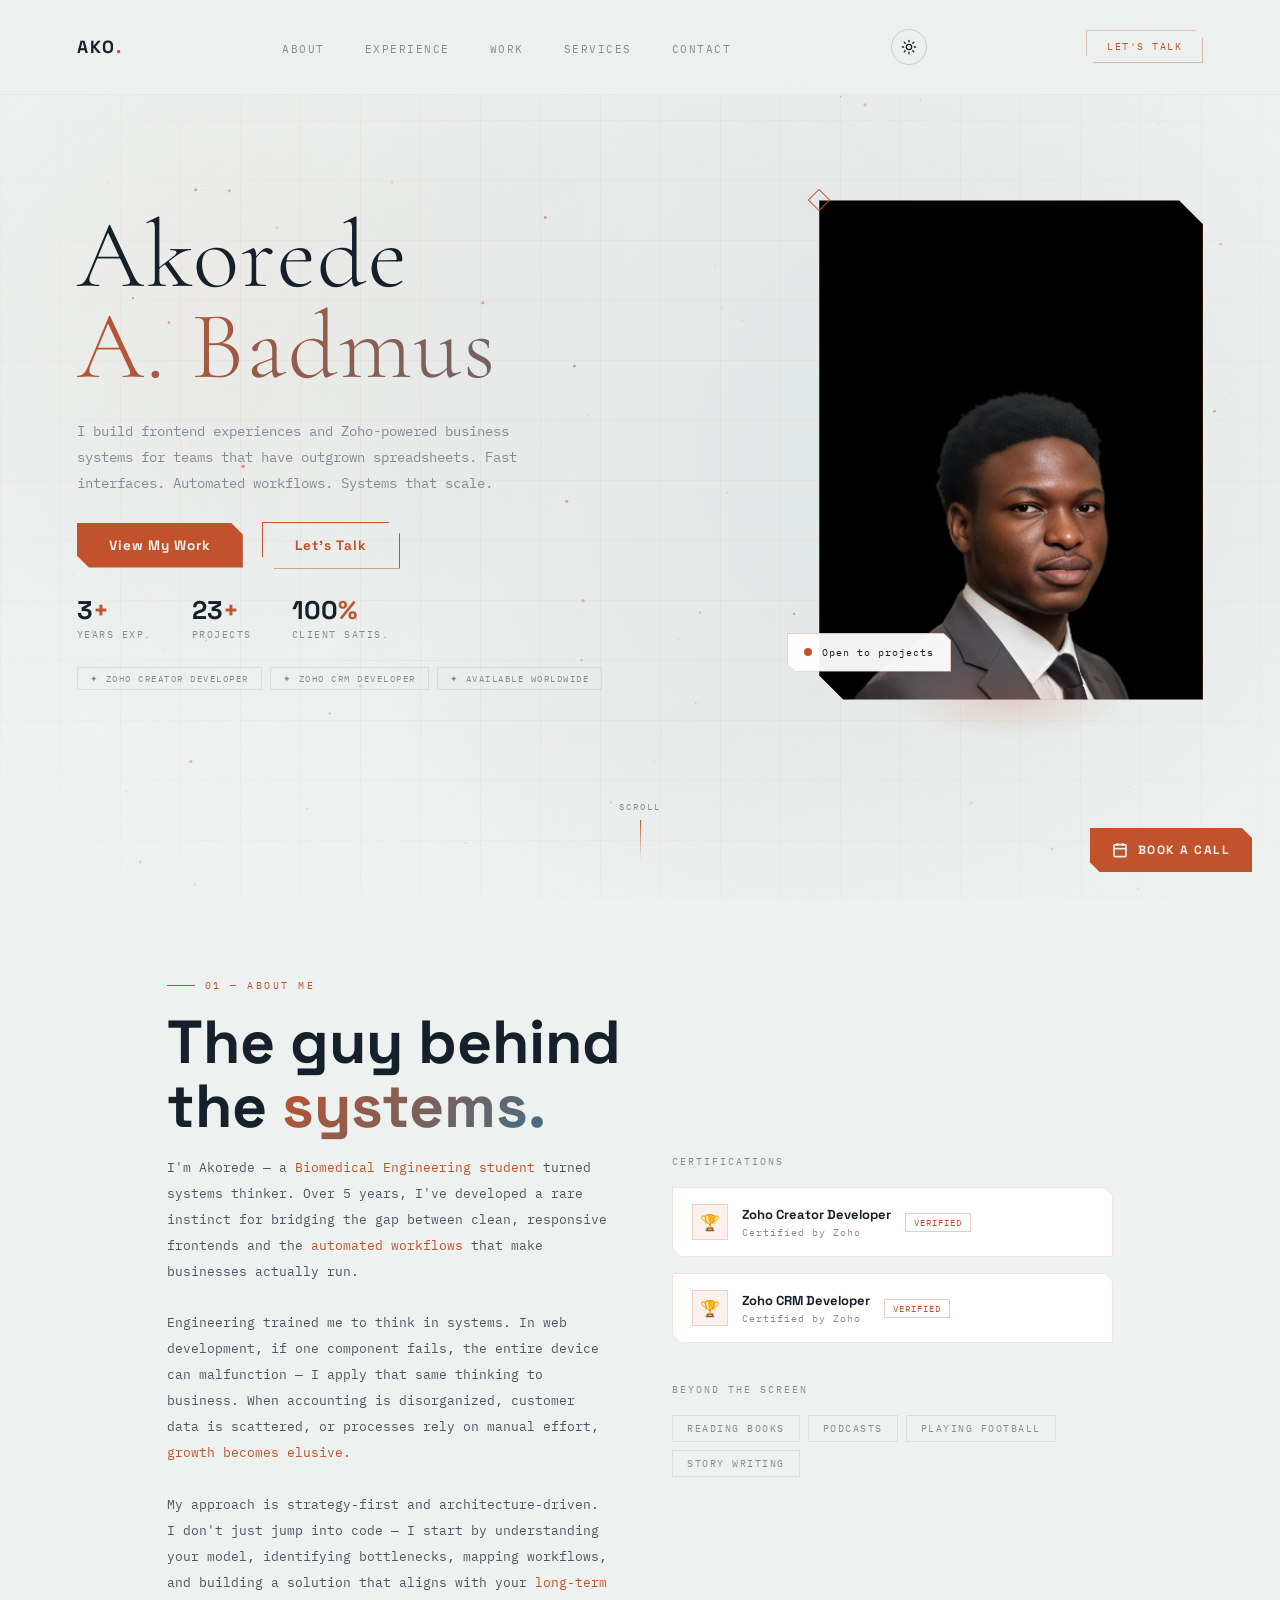
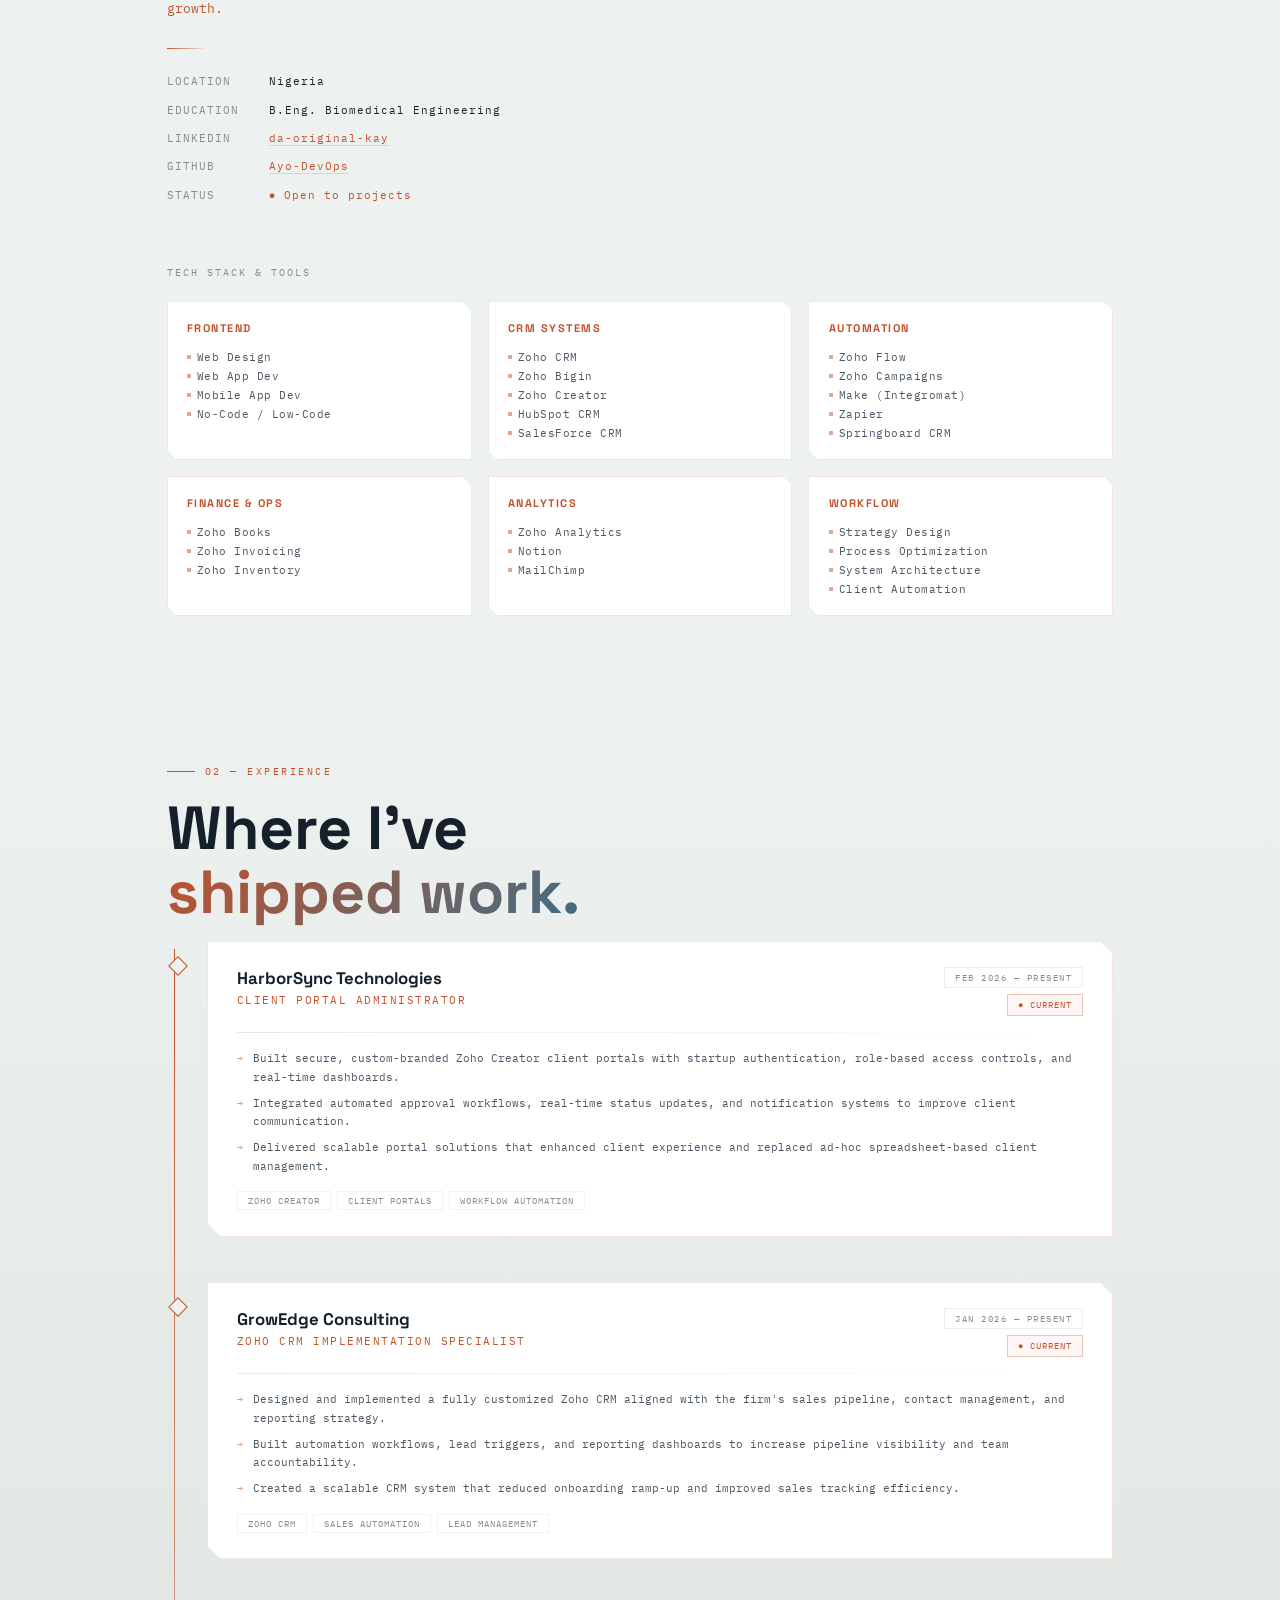
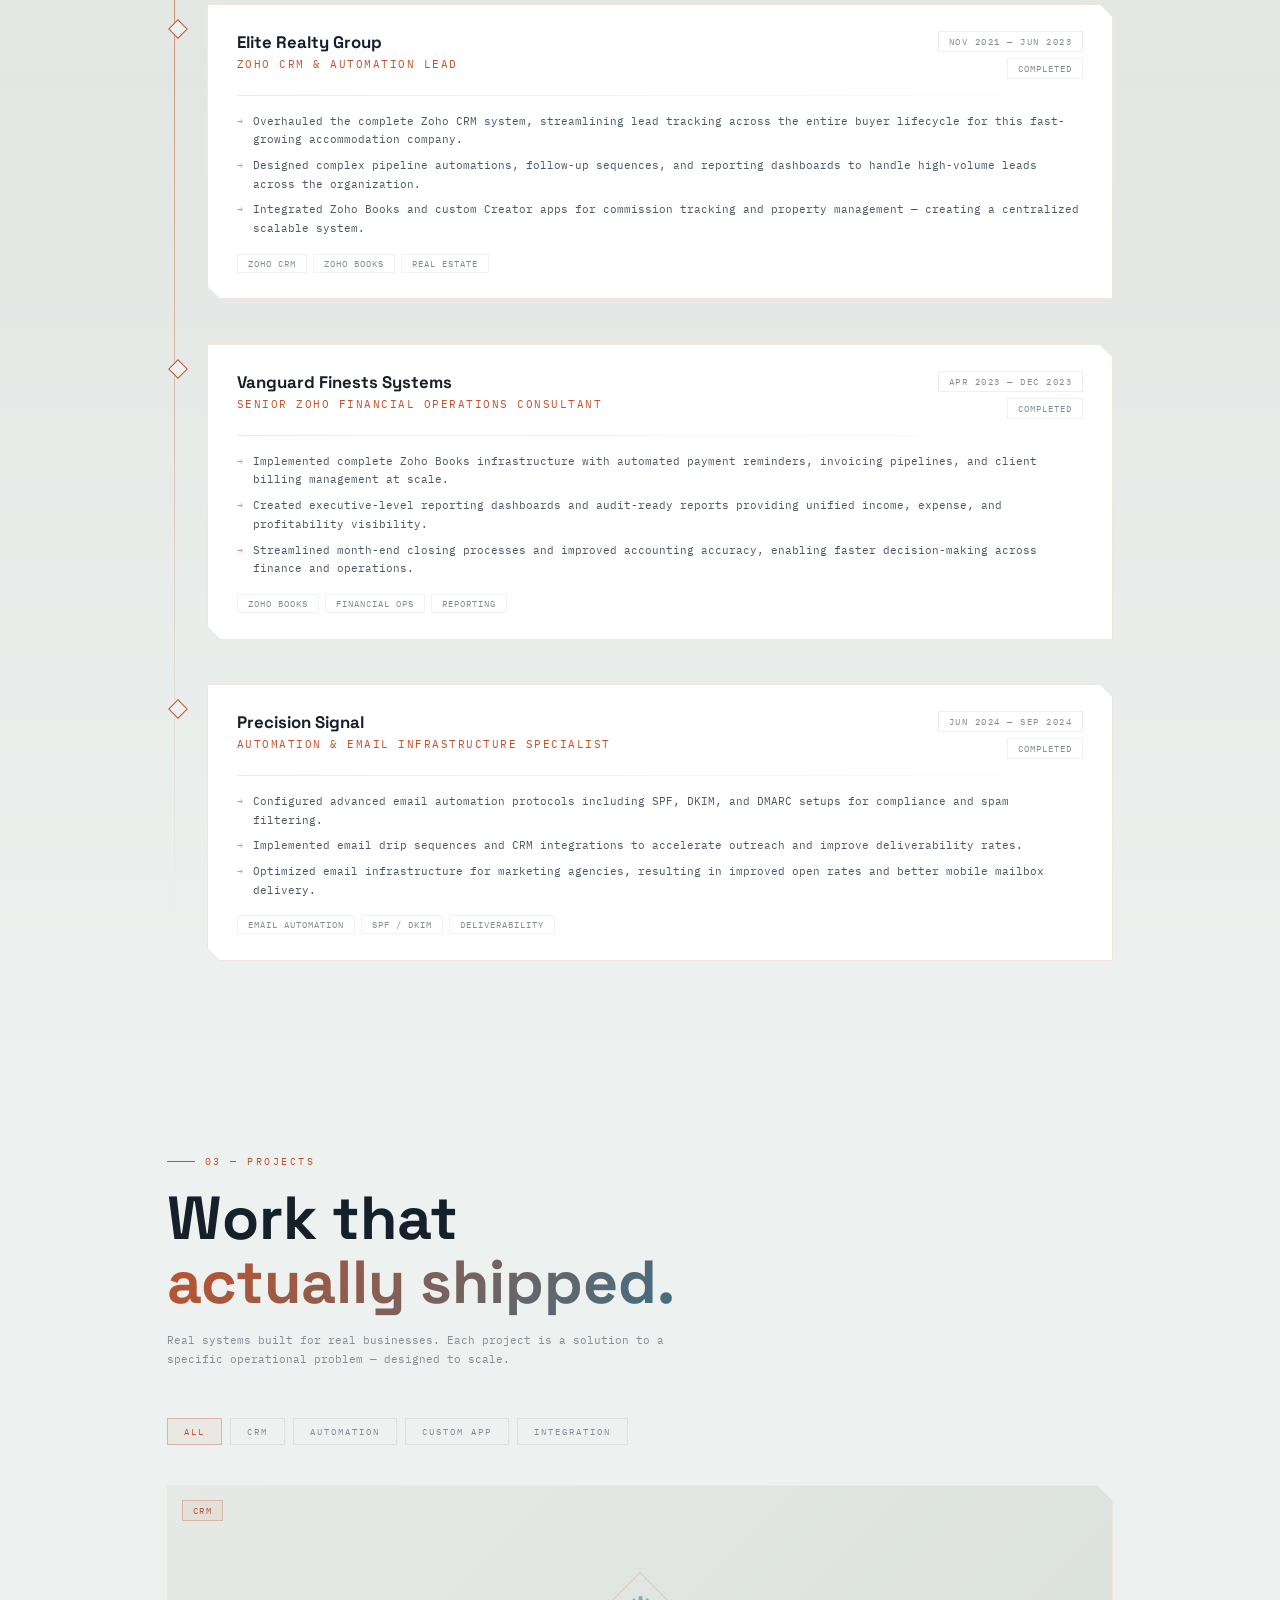
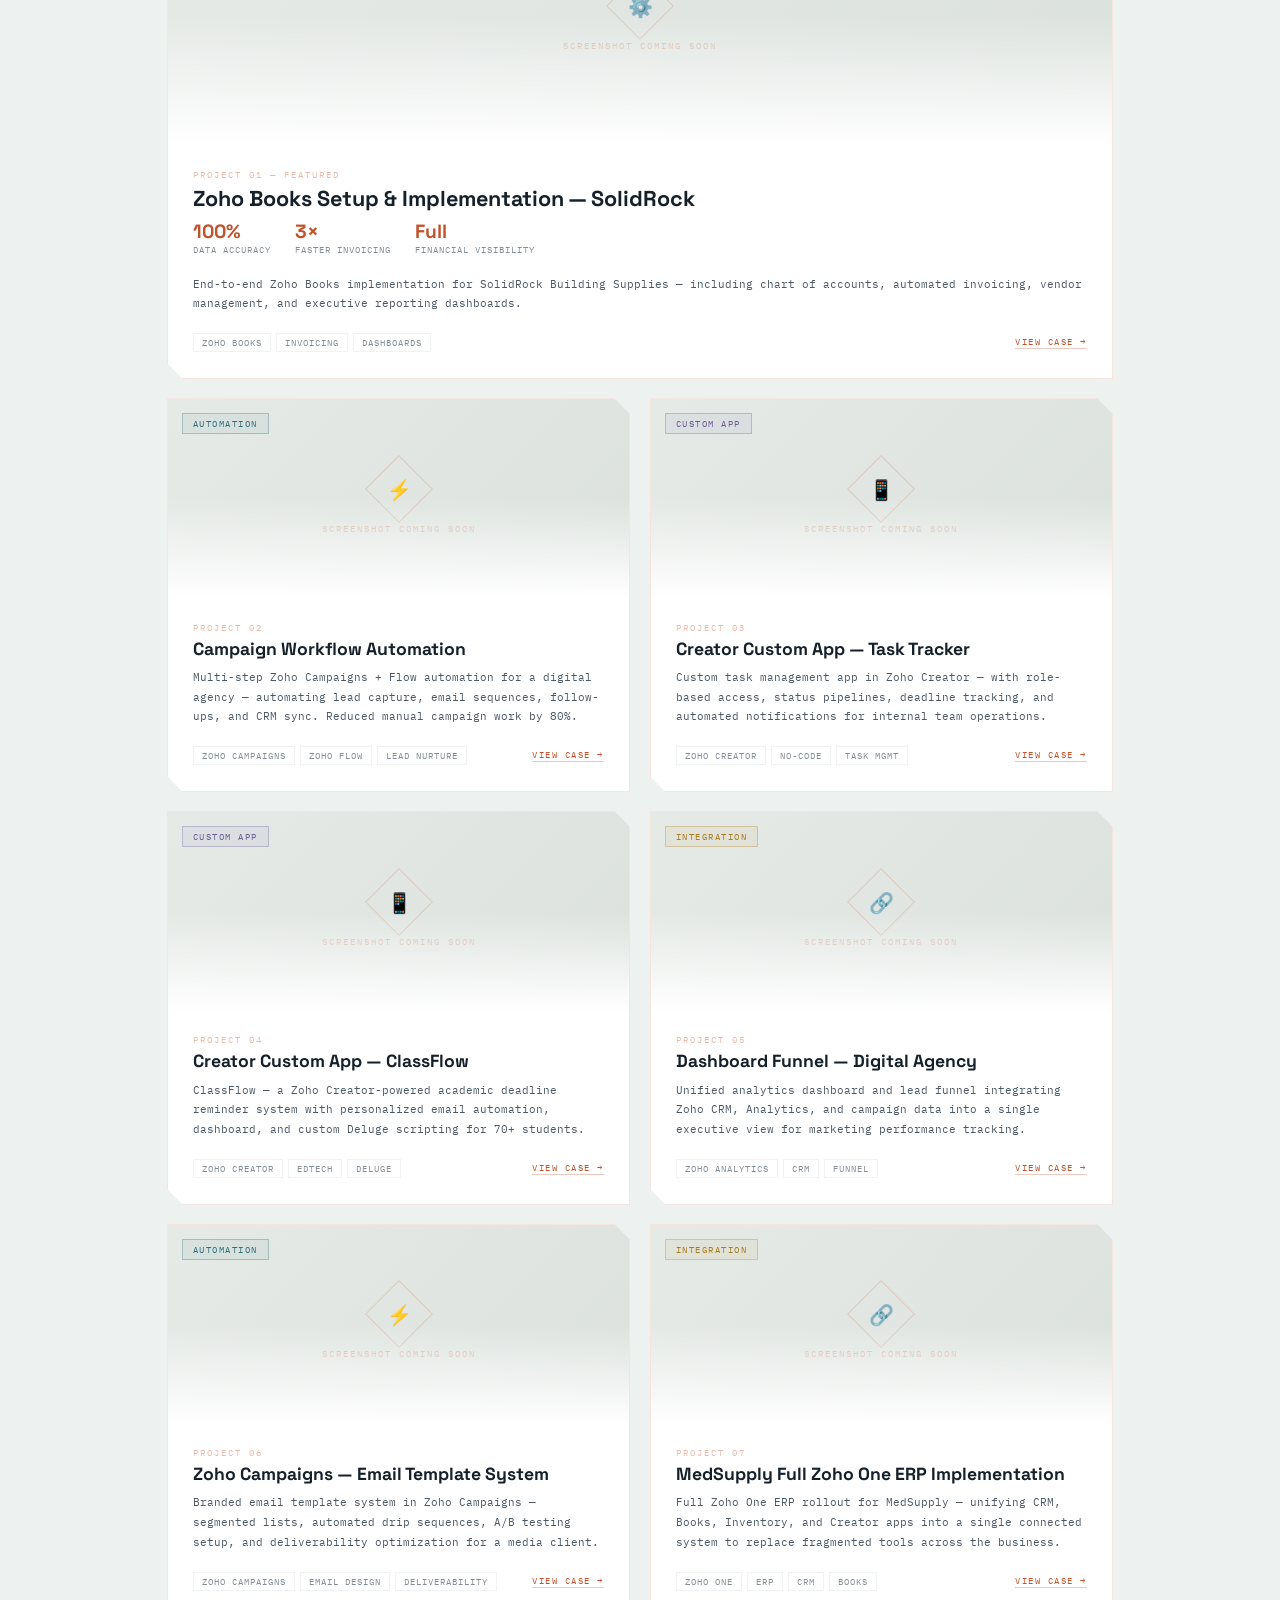
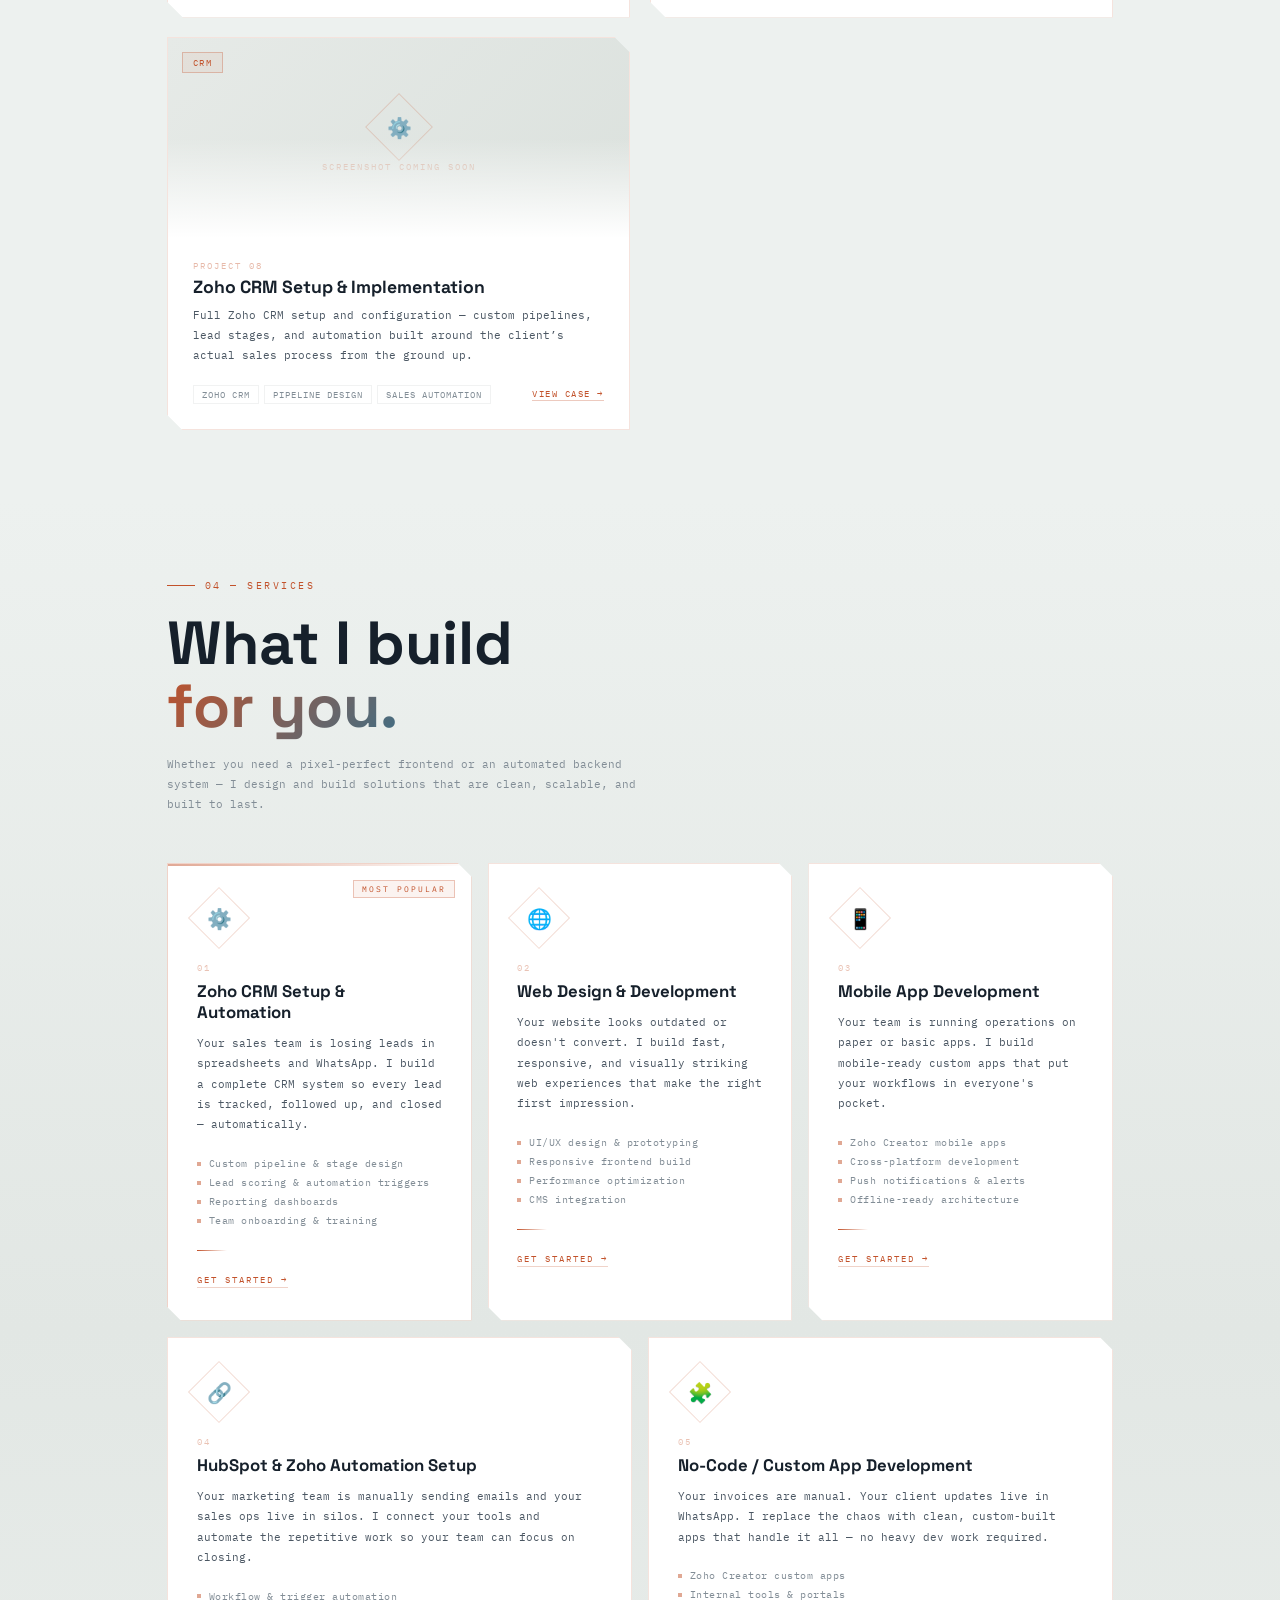
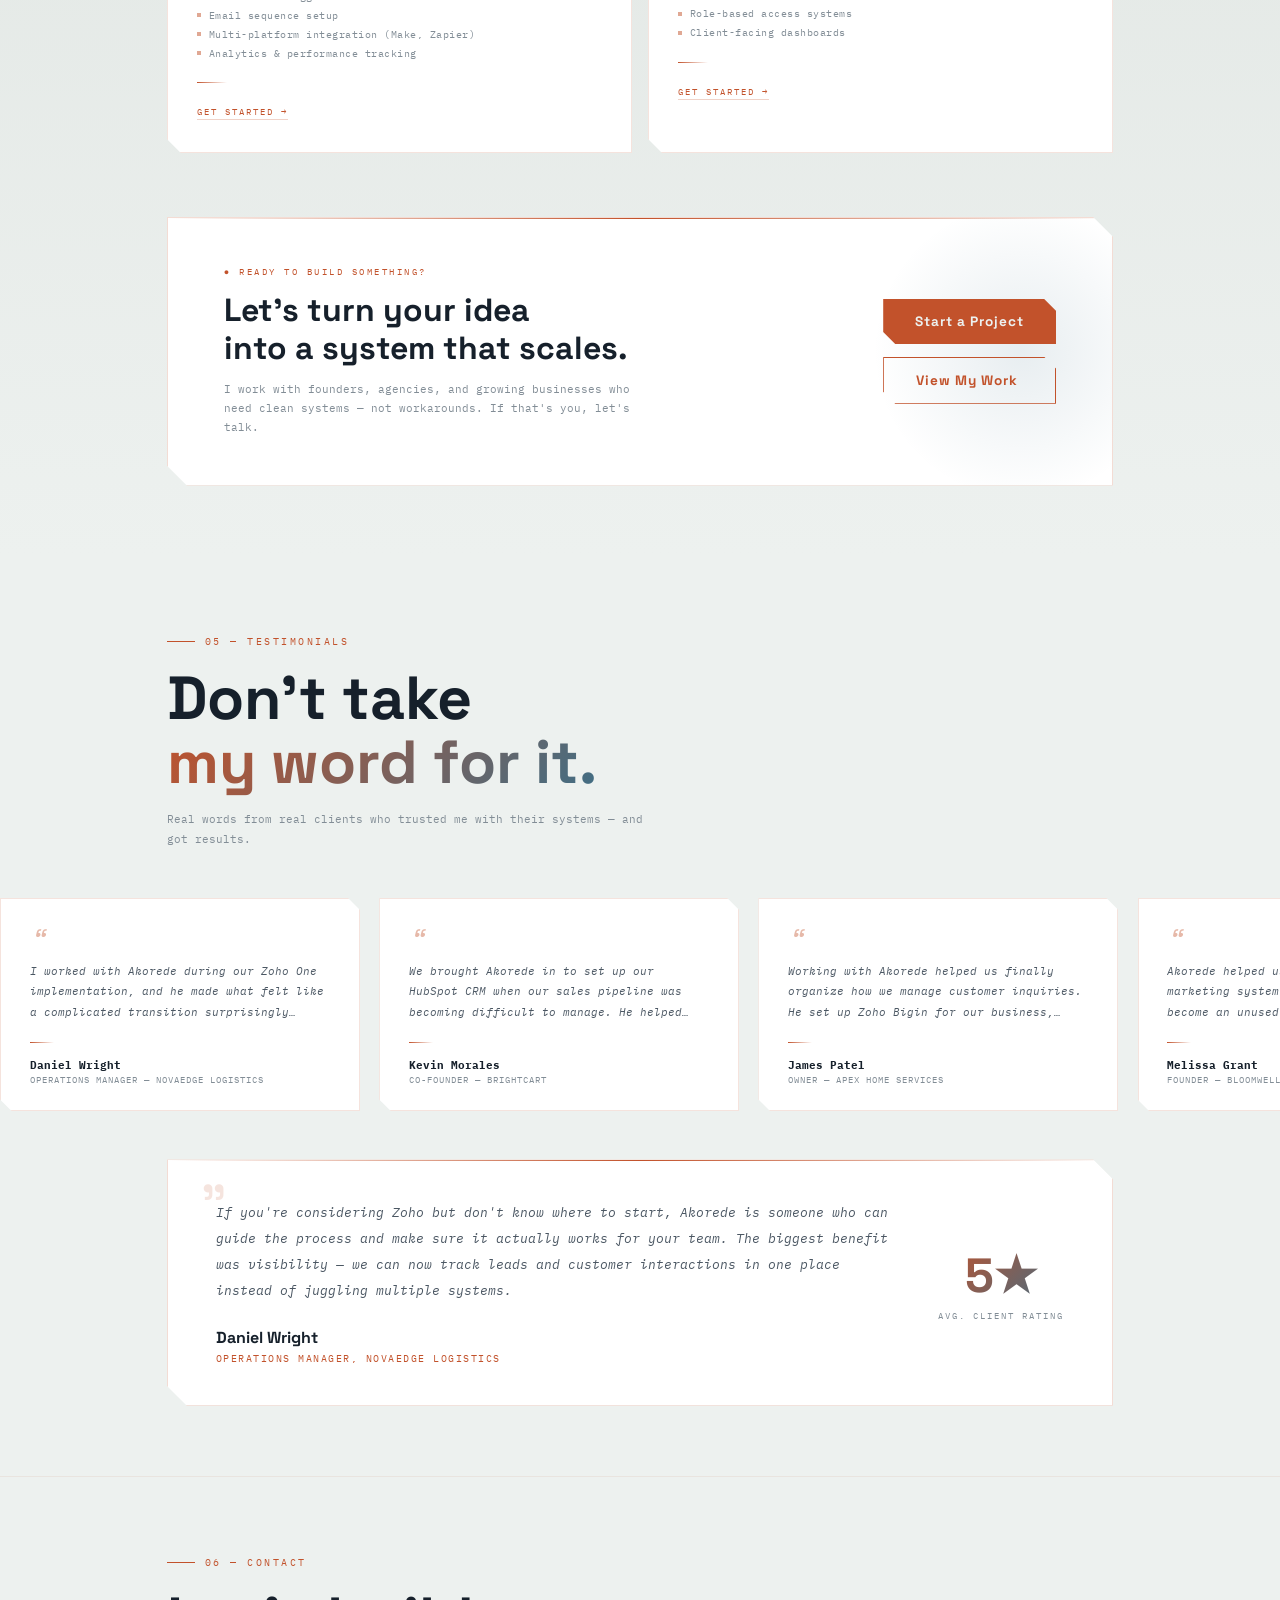
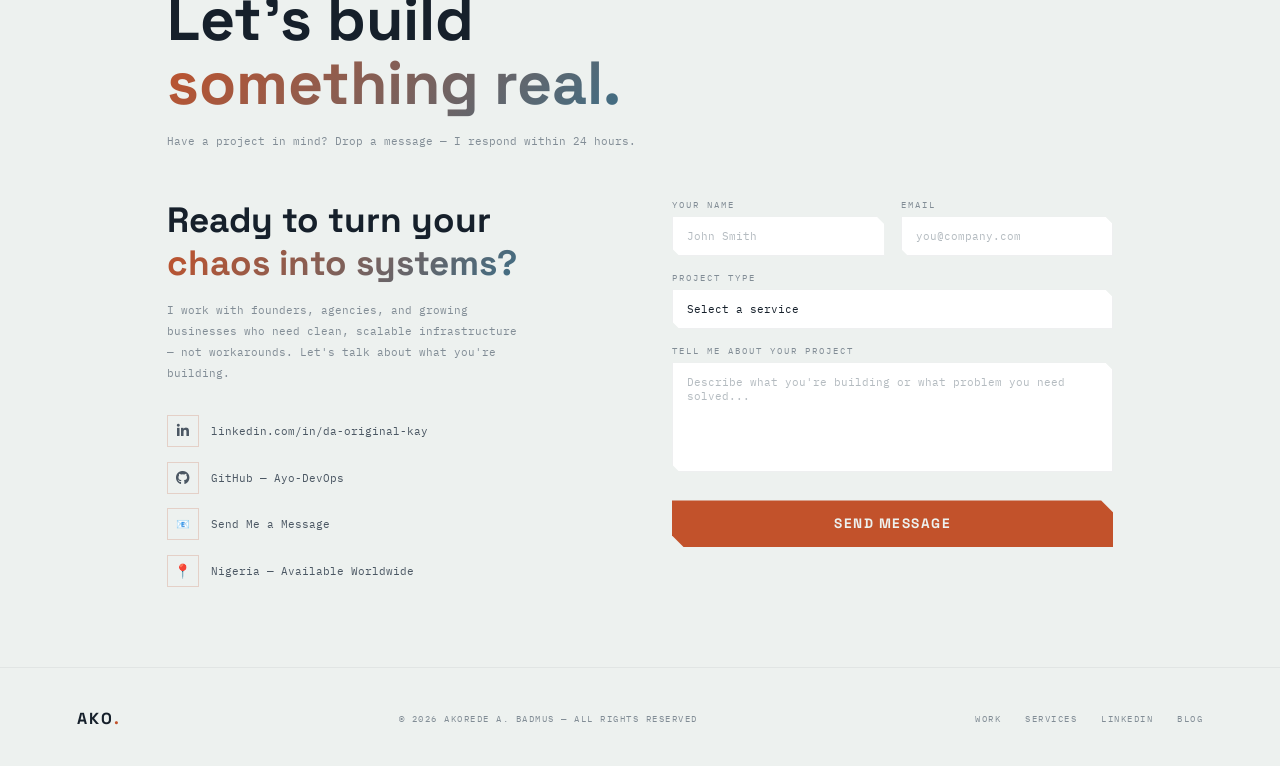
==== commit 6b483324: "Add Notion case study links to project cards - Wire 5 live Notion docs into solidrock-books, campaig" ====
--- a/index.html
+++ b/index.html
@@ -1312,7 +1312,7 @@
     description: 'End-to-end Zoho Books implementation for SolidRock Building Supplies — including chart of accounts, automated invoicing, vendor management, and executive reporting dashboards.',
     tags: ['Zoho Books', 'Invoicing', 'Dashboards'],
     metrics: [{ value: '100%', label: 'Data Accuracy' }, { value: '3×', label: 'Faster Invoicing' }, { value: 'Full', label: 'Financial Visibility' }],
-    link: 'solidrock.html',
+    link: 'https://app.notion.com/p/Zoho-Books-Implementation-SolidRock-Building-Supplies-32287d46b60980a0aa04c68edd58b3af?v=31187d46b609817cad24000c7cfdd14b&source=copy_link',
     image: '',
     featured: true
   },
@@ -1323,7 +1323,7 @@
     description: 'Multi-step Zoho Campaigns + Flow automation for a digital agency — automating lead capture, email sequences, follow-ups, and CRM sync. Reduced manual campaign work by 80%.',
     tags: ['Zoho Campaigns', 'Zoho Flow', 'Lead Nurture'],
     metrics: [],
-    link: '#',
+    link: 'https://app.notion.com/p/Zoho-Campaign-Workflow-Automation-Lead-Nurturing-Series-31187d46b60981d19719f691397e6584?v=31187d46b609817cad24000c7cfdd14b&source=copy_link',
     image: '',
     featured: false
   },
@@ -1367,7 +1367,29 @@
     description: 'Branded email template system in Zoho Campaigns — segmented lists, automated drip sequences, A/B testing setup, and deliverability optimization for a media client.',
     tags: ['Zoho Campaigns', 'Email Design', 'Deliverability'],
     metrics: [],
-    link: '#',
+    link: 'https://app.notion.com/p/Zoho-Campaign-Welcome-Email-Template-31187d46b6098191aea7fb3fa1a2a476?v=31187d46b609817cad24000c7cfdd14b&source=copy_link',
+    image: '',
+    featured: false
+  },
+  {
+    id: 'medsupply-zoho-one-erp',
+    title: 'MedSupply Full Zoho One ERP Implementation',
+    category: 'integration',
+    description: 'Full Zoho One ERP rollout for MedSupply — unifying CRM, Books, Inventory, and Creator apps into a single connected system to replace fragmented tools across the business.',
+    tags: ['Zoho One', 'ERP', 'CRM', 'Books'],
+    metrics: [],
+    link: 'https://app.notion.com/p/MedSupply-Full-Zoho-One-ERP-Implementation-37887d46b609802d97eec0d069821d4b?source=copy_link',
+    image: '',
+    featured: false
+  },
+  {
+    id: 'zoho-crm-setup-implementation',
+    title: 'Zoho CRM Setup & Implementation',
+    category: 'crm',
+    description: 'Full Zoho CRM setup and configuration — custom pipelines, lead stages, and automation built around the client\u2019s actual sales process from the ground up.',
+    tags: ['Zoho CRM', 'Pipeline Design', 'Sales Automation'],
+    metrics: [],
+    link: 'https://app.notion.com/p/Zoho-CRM-Setup-Implementation-31187d46b60981fbb910ecf0ba165c72?v=31187d46b609817cad24000c7cfdd14b&source=copy_link',
     image: '',
     featured: false
   }
@@ -1429,7 +1451,7 @@
           <div class="card-title">${escapeHtml(project.title)}</div>
           ${metrics}
           <p class="card-desc">${escapeHtml(project.description)}</p>
-          <div class="card-footer"><div class="card-tags">${tags}</div><a href="${escapeHtml(project.link || '#')}" class="card-link">View Case →</a></div>
+          <div class="card-footer"><div class="card-tags">${tags}</div><a href="${escapeHtml(project.link || '#')}" class="card-link"${/^https?:\/\//.test(project.link || '') ? ' target="_blank" rel="noopener"' : ''}>View Case →</a></div>
         </div>
       </div>`;
   }).join('') || '<div class="section-sub">No projects in this category yet.</div>';
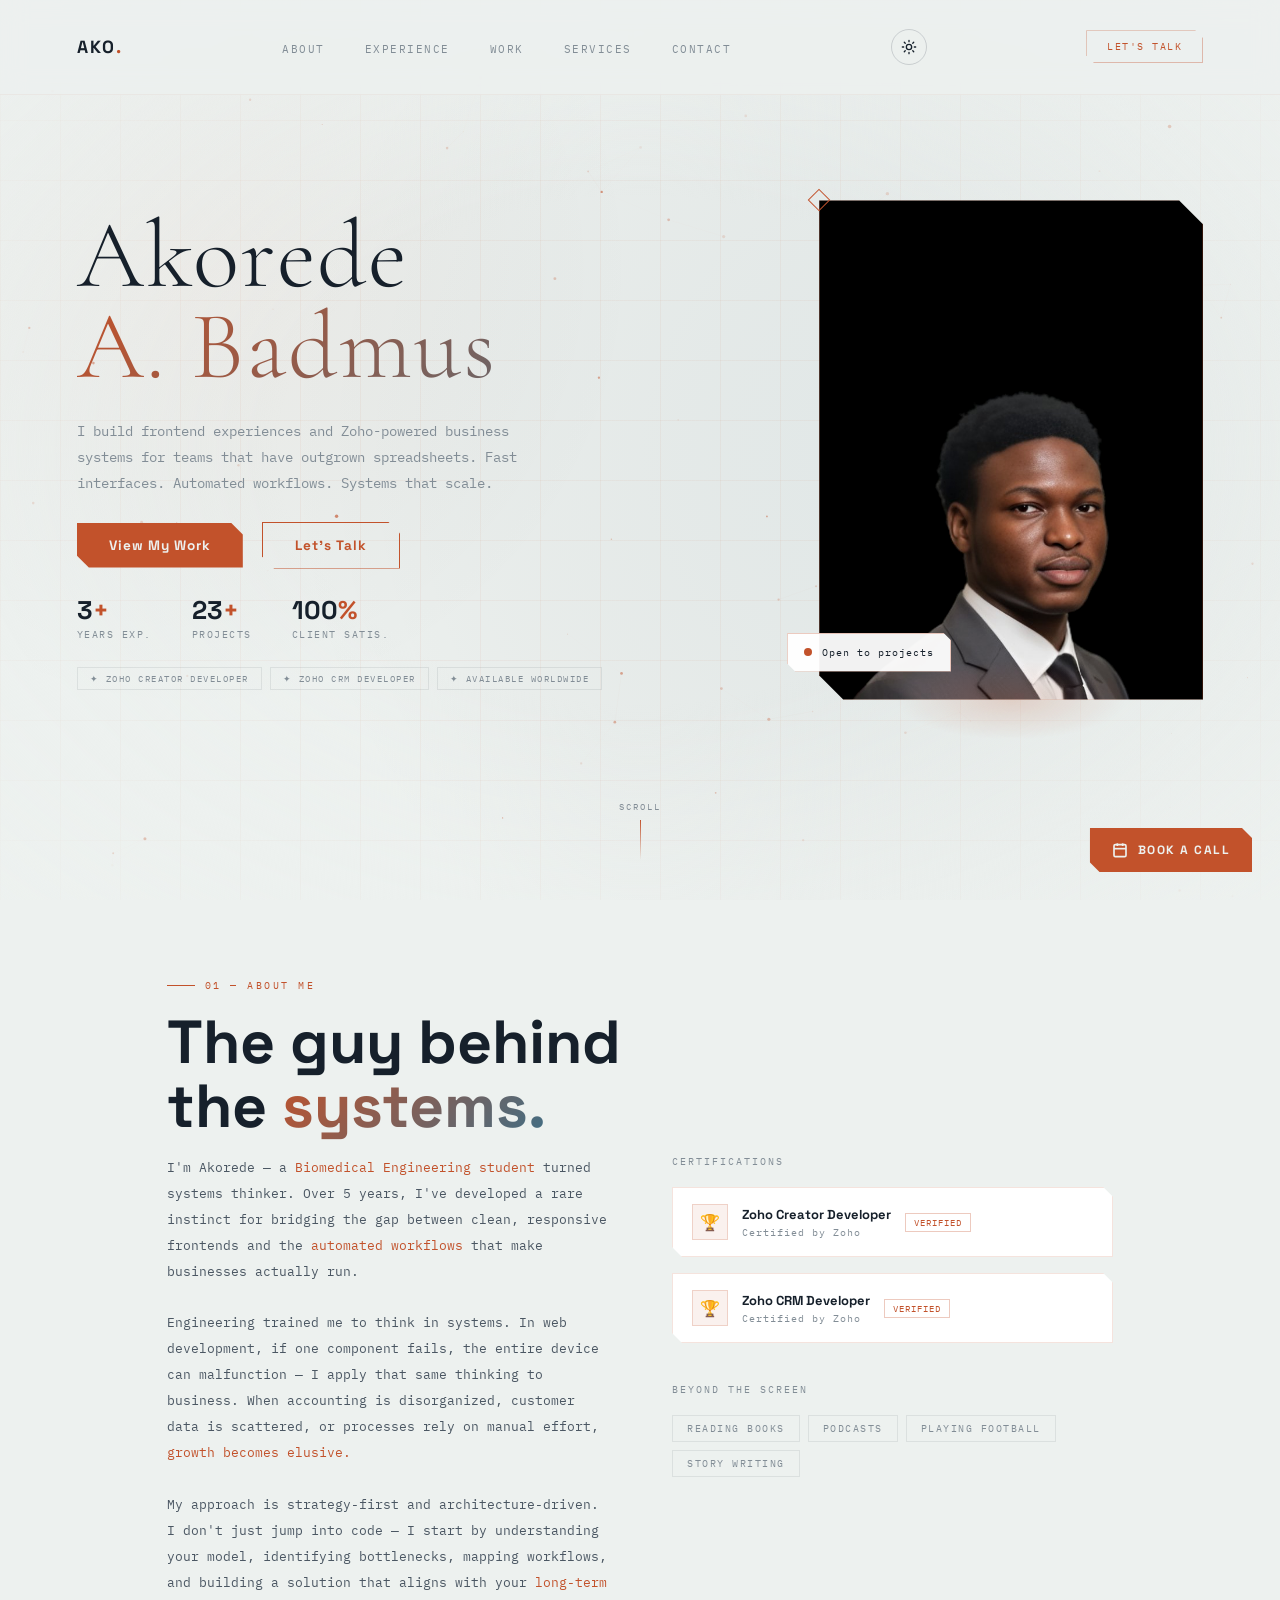
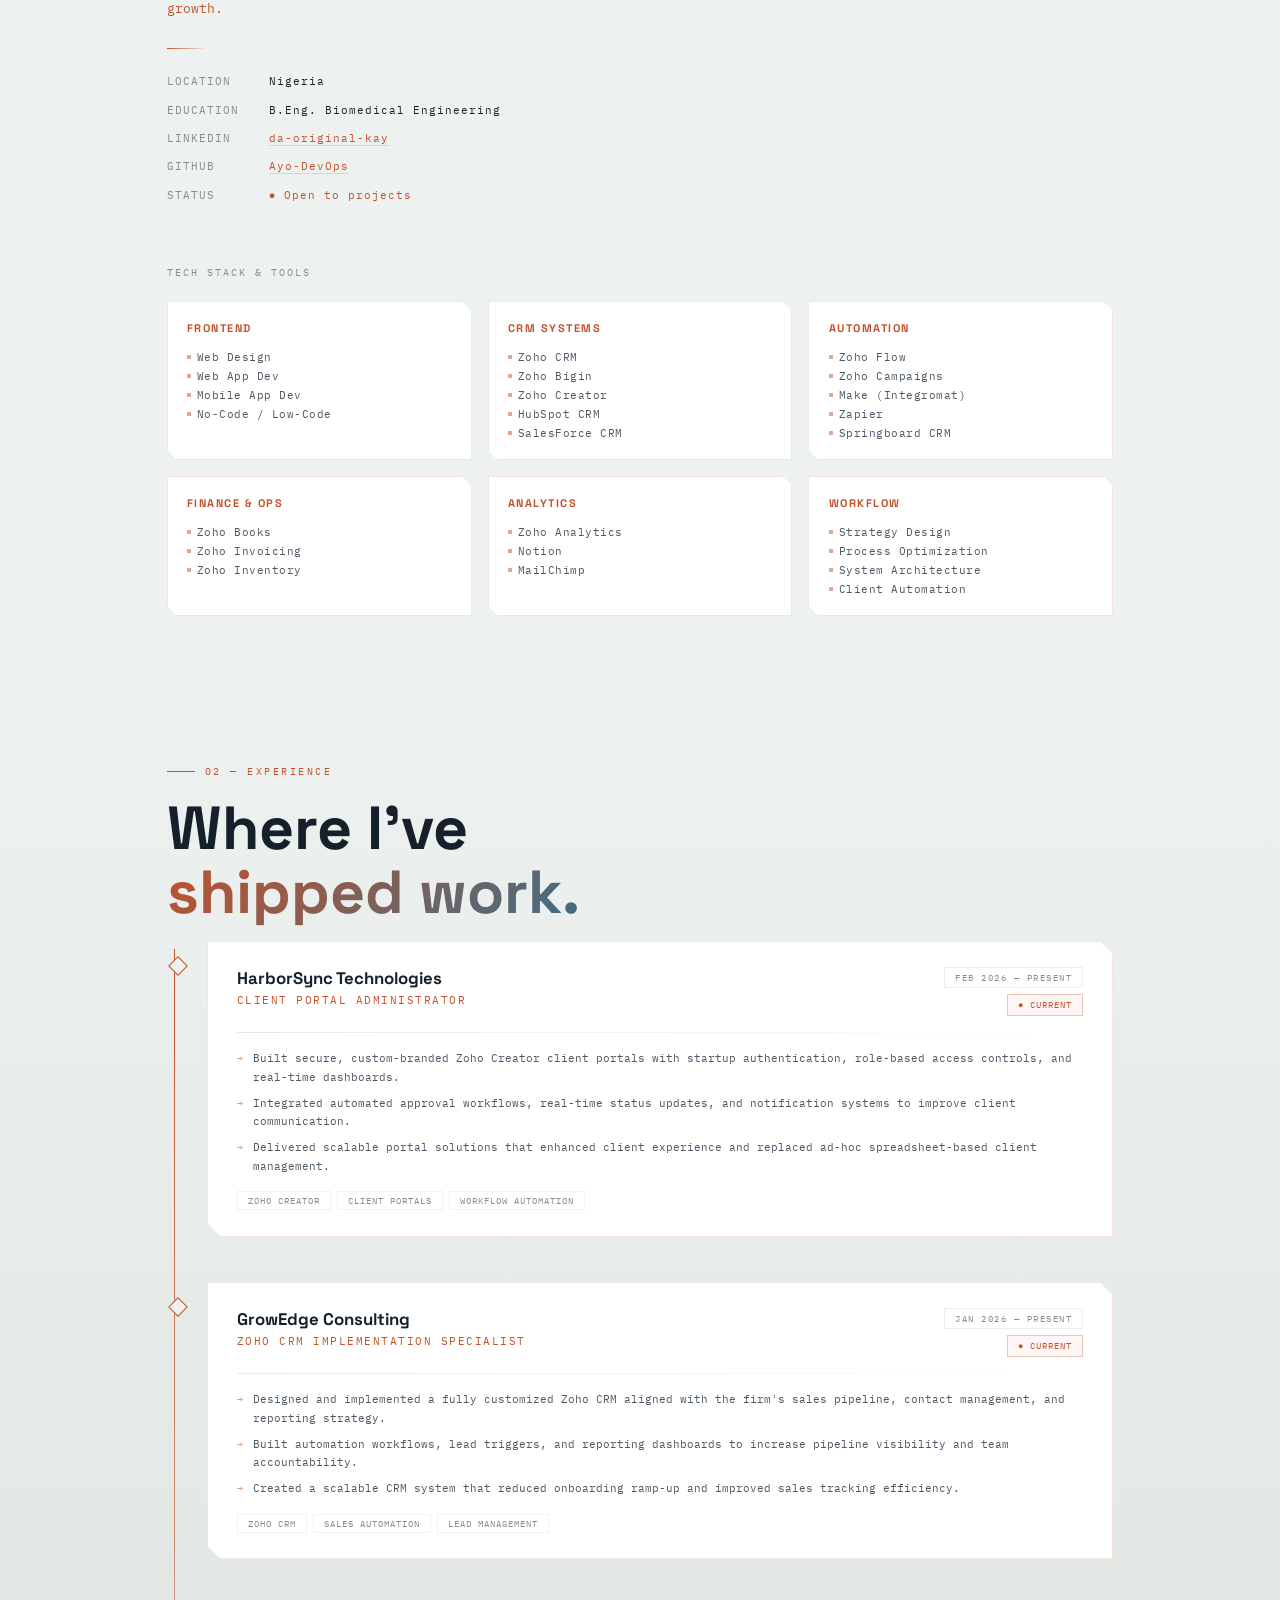
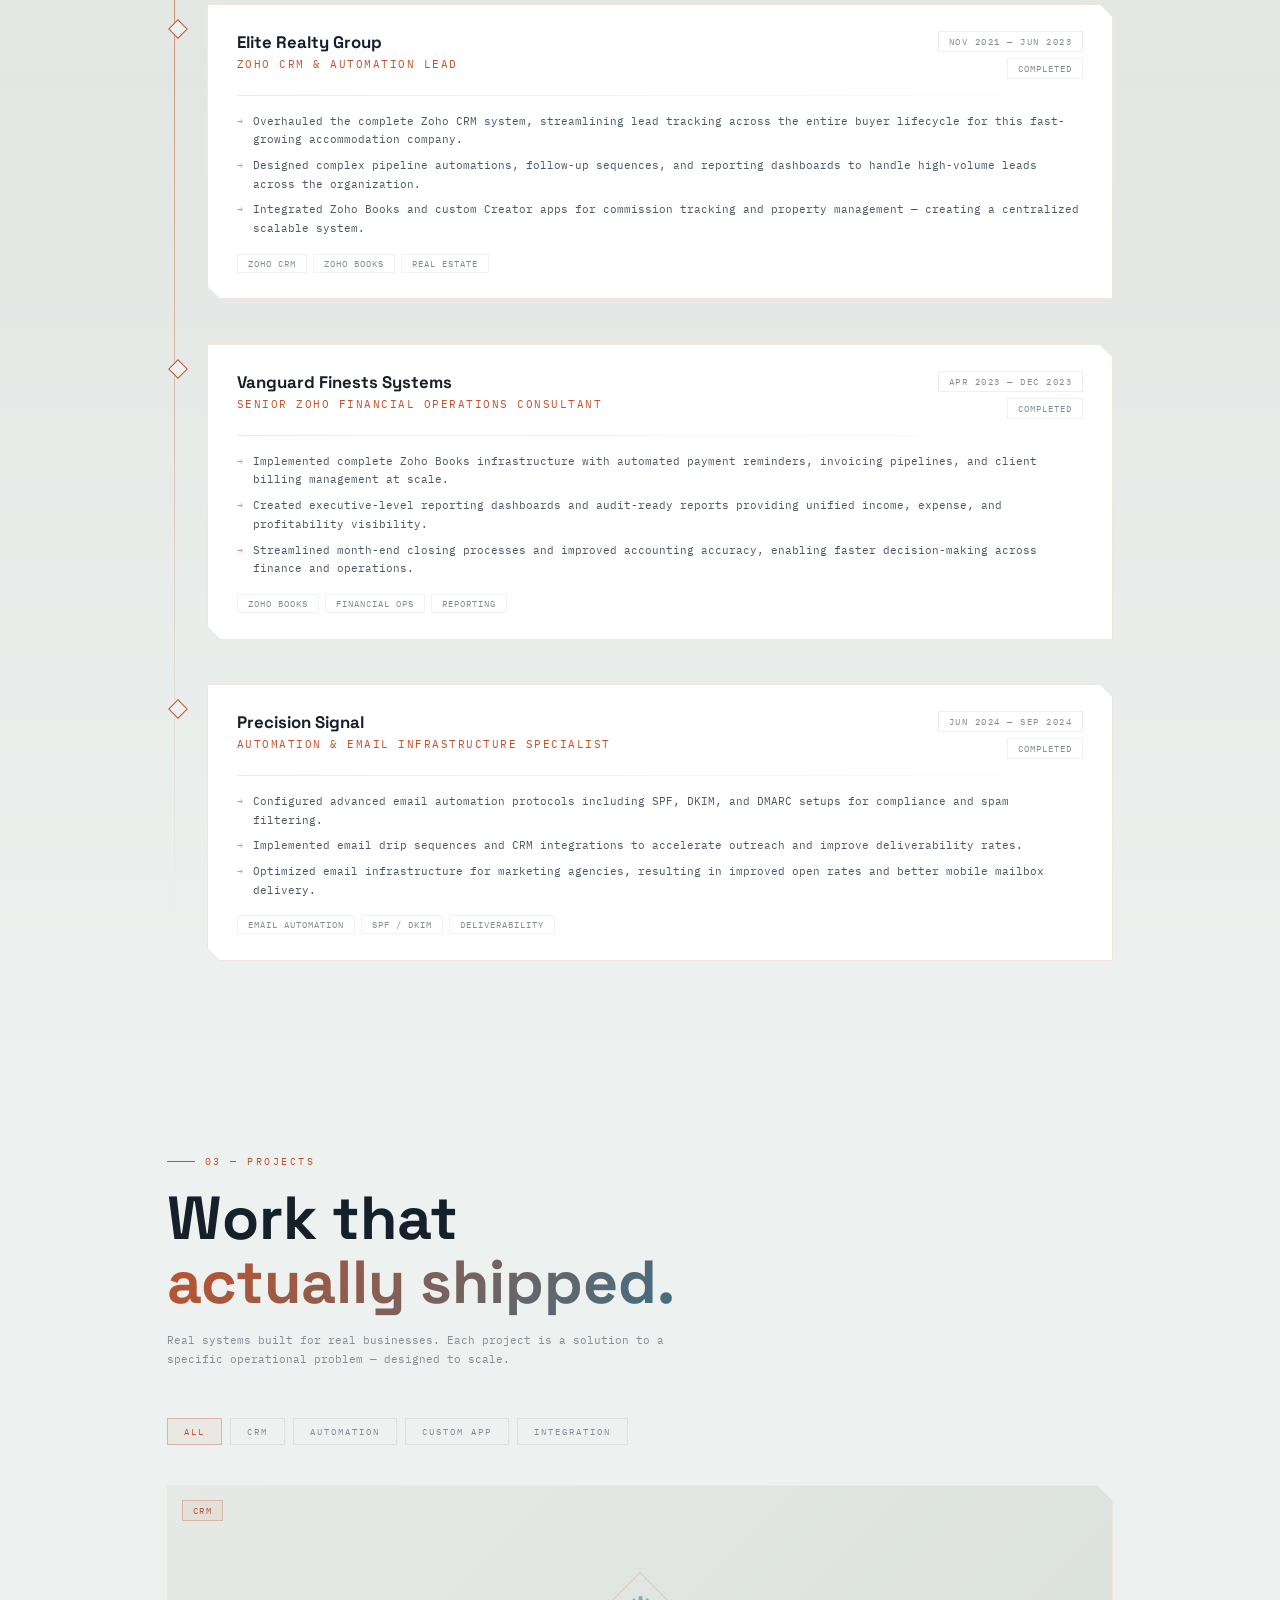
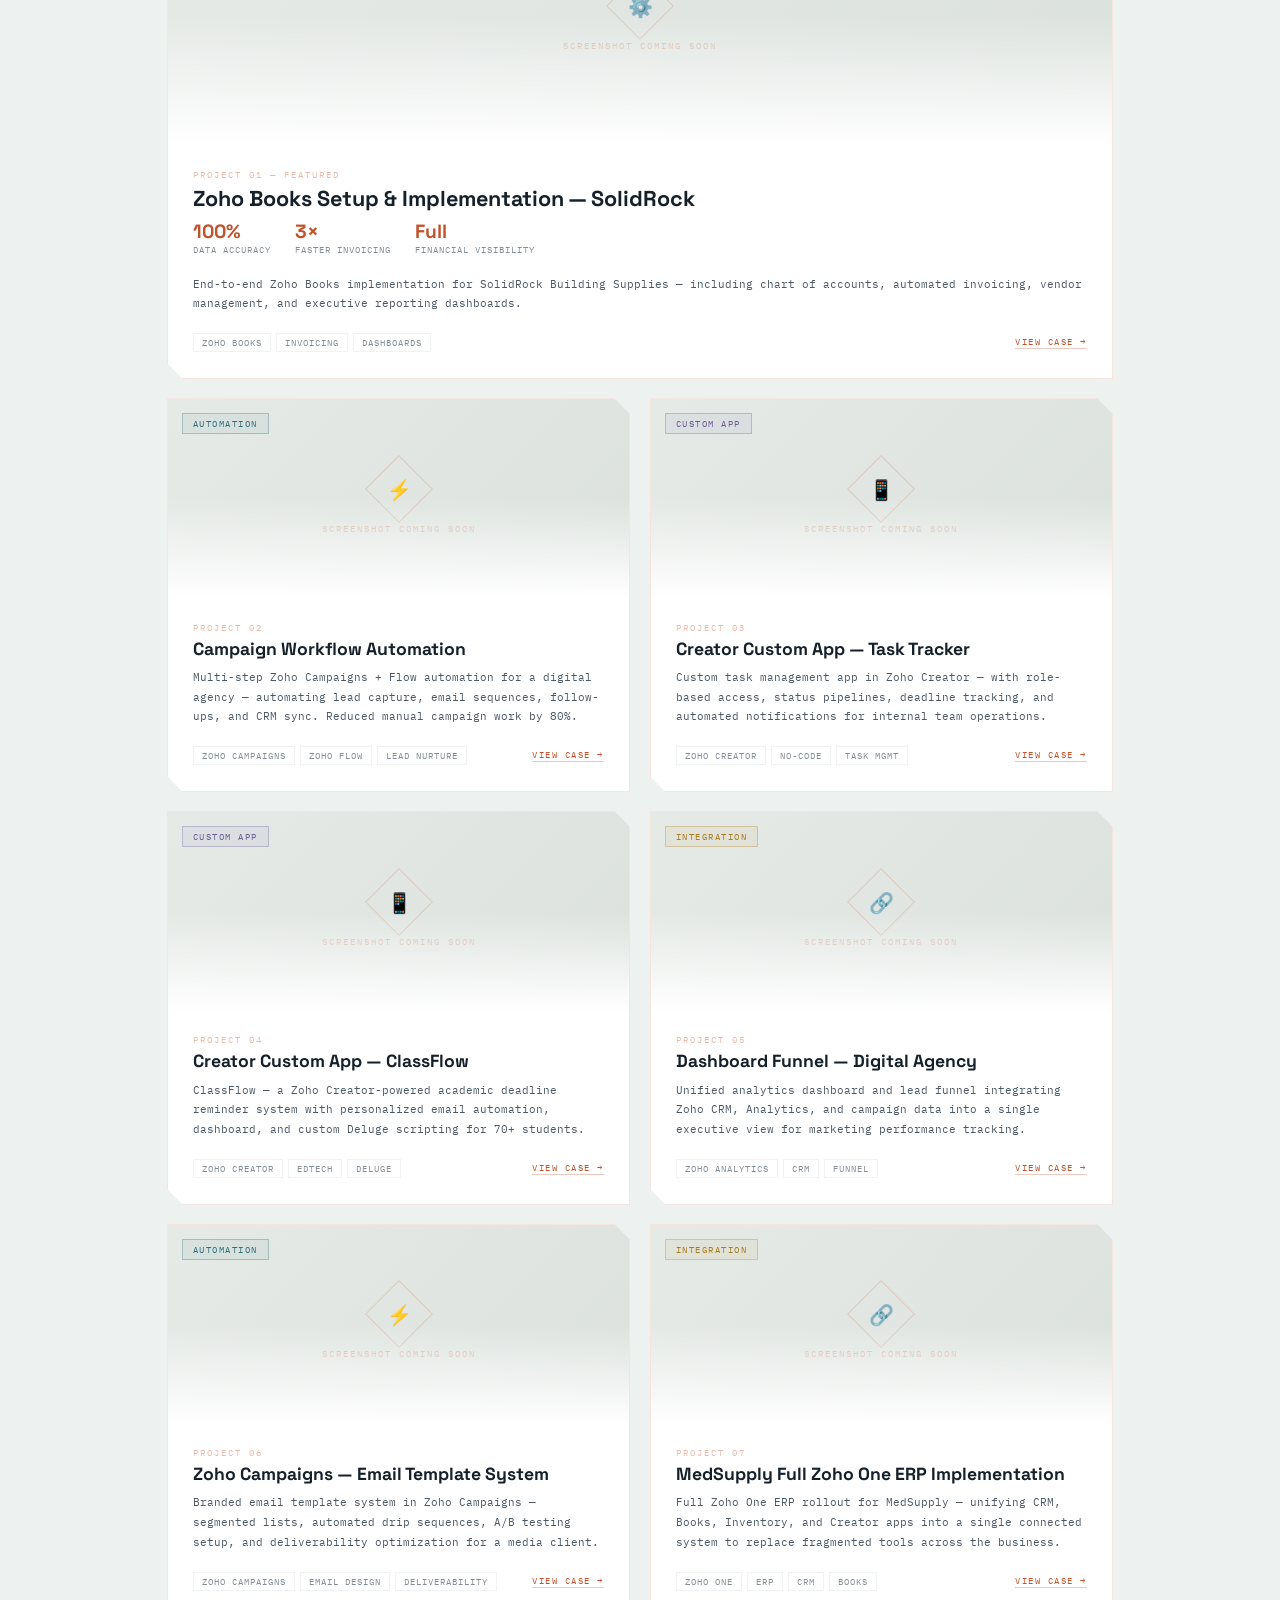
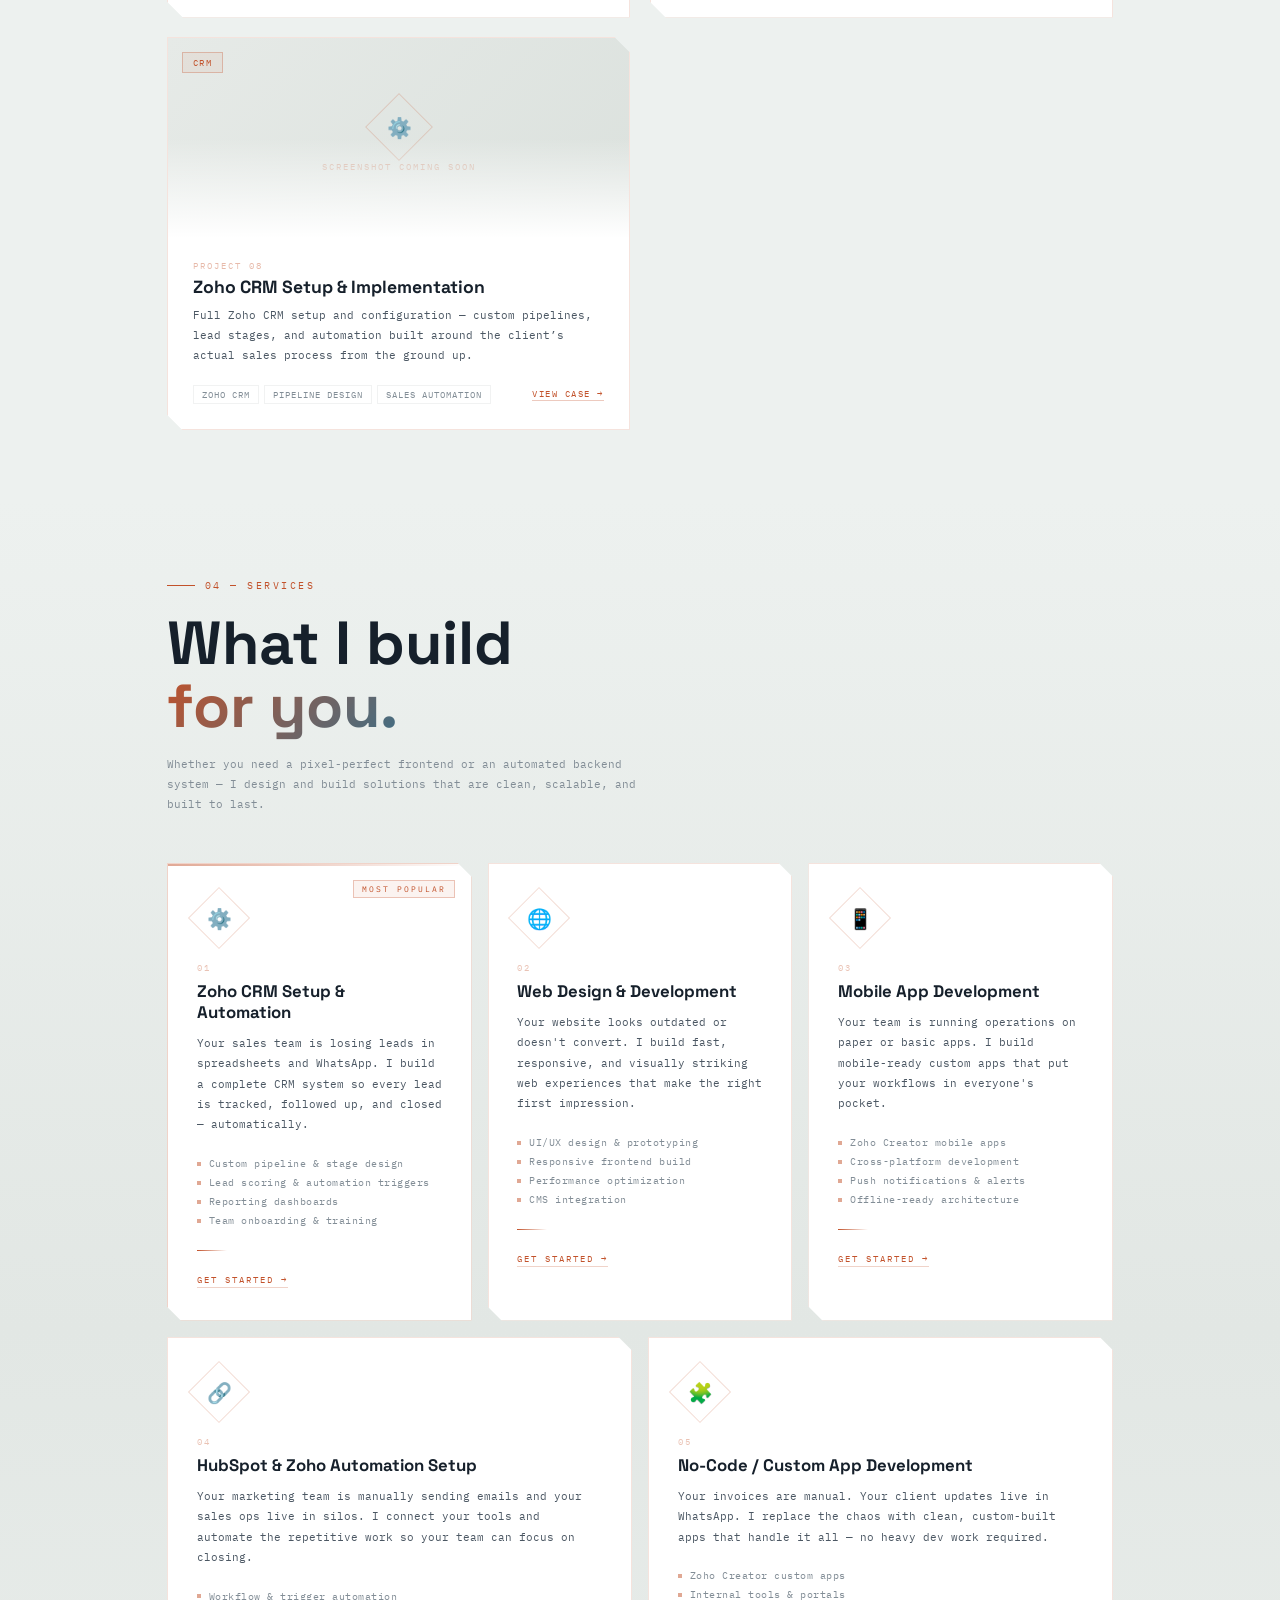
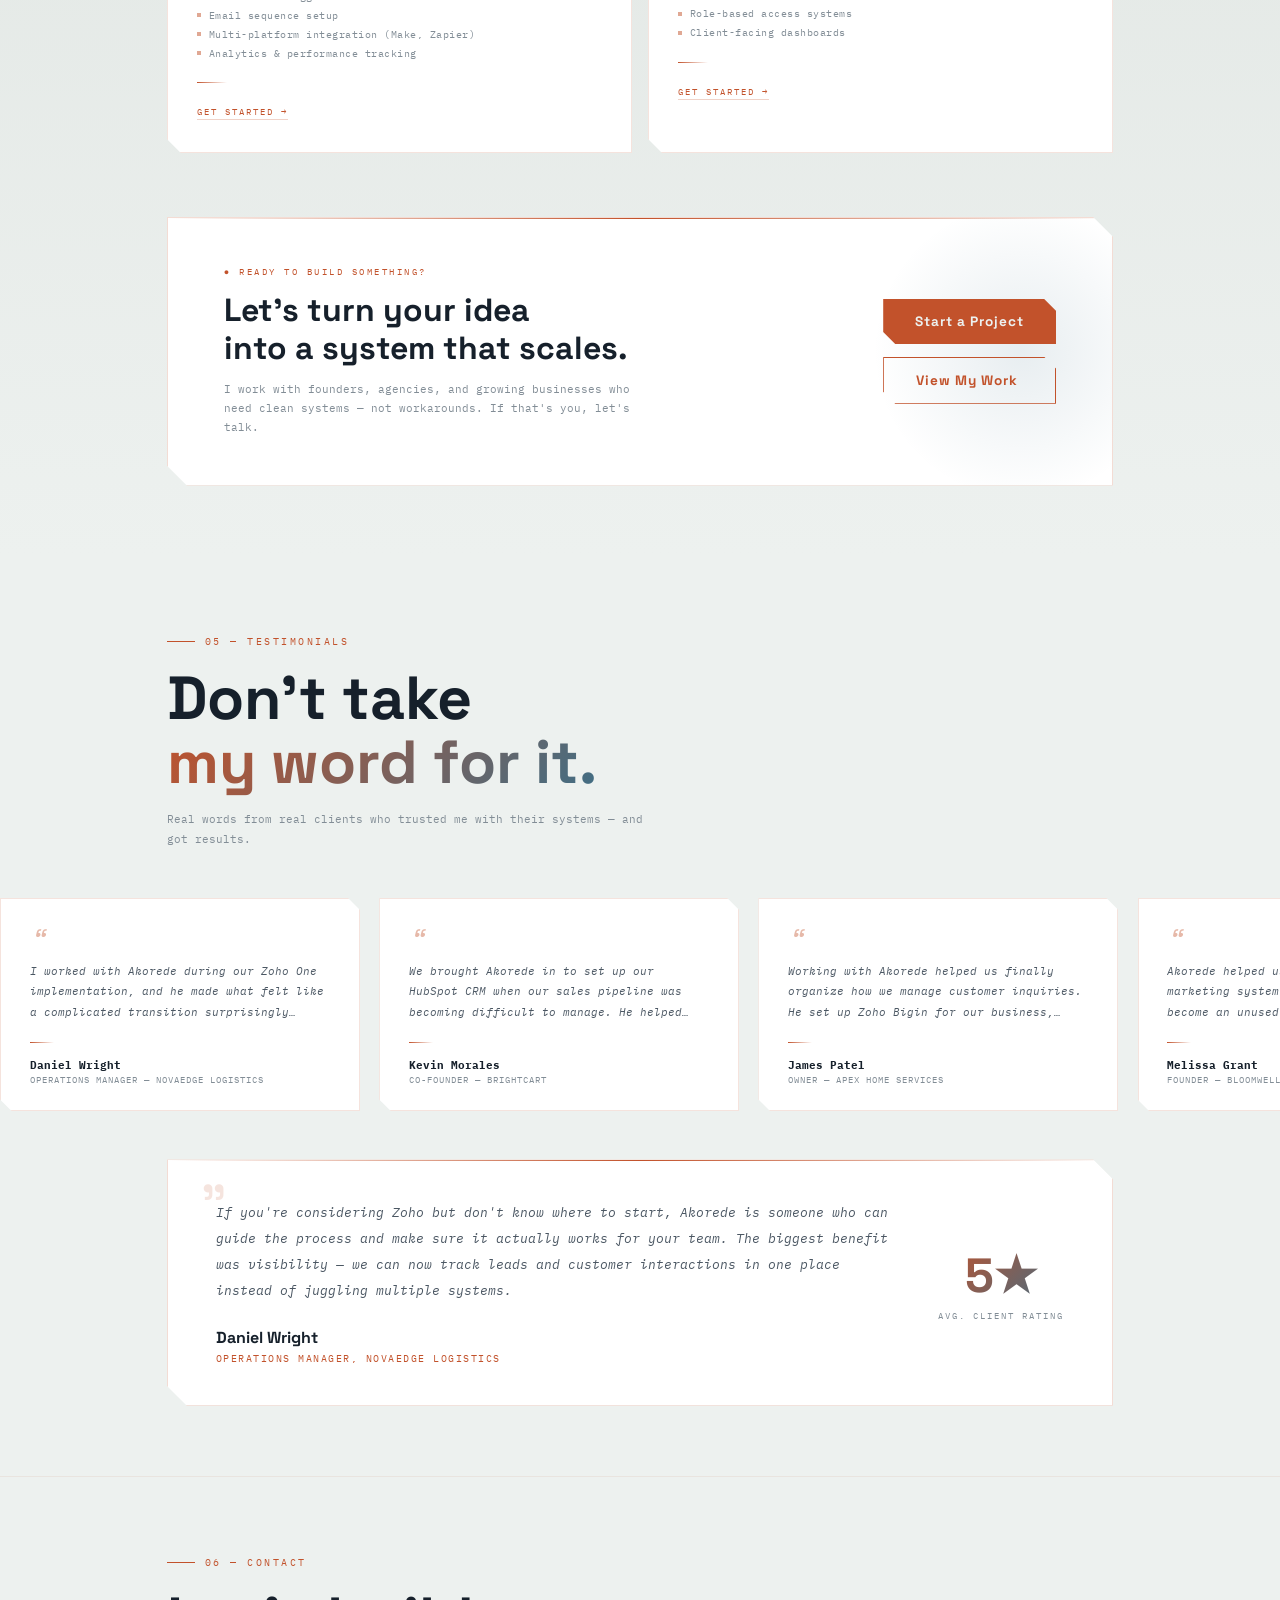
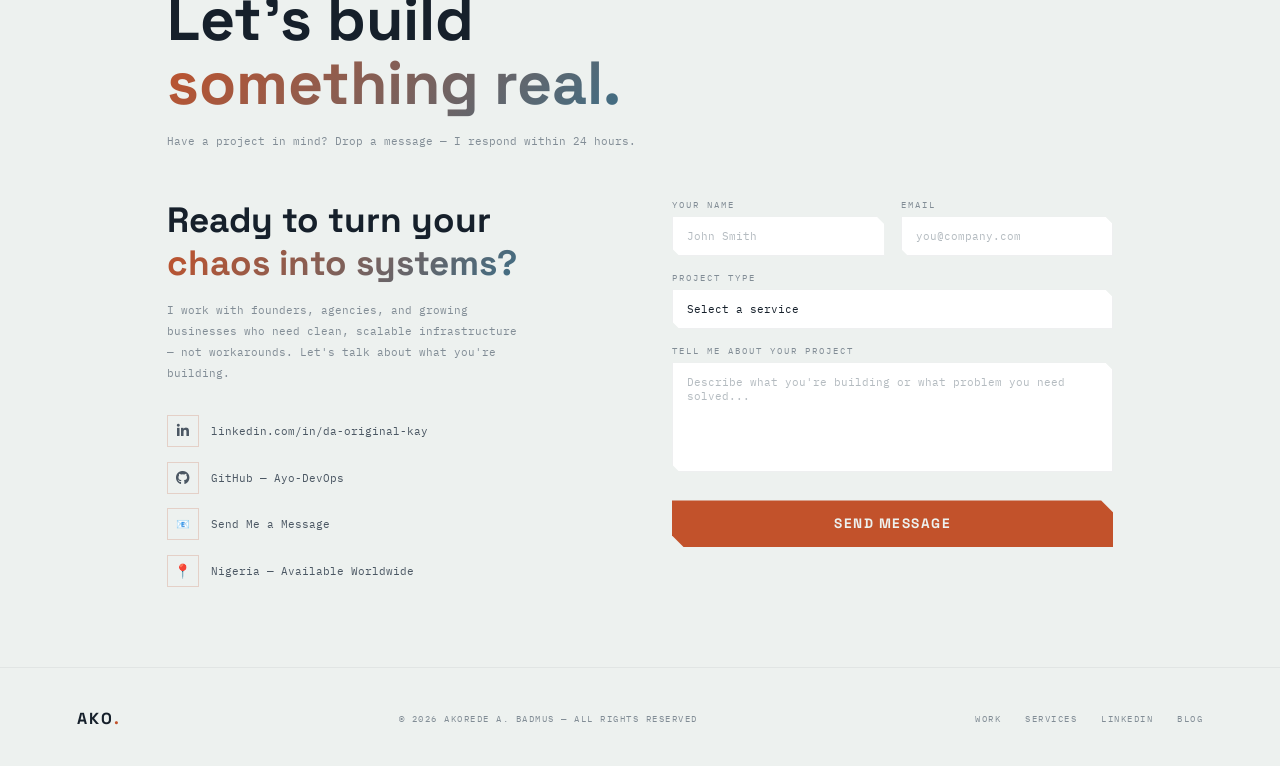
==== commit 1b4ad741: "Revert SolidRock case study link to internal page - SolidRock has its own functioning docs page (sol" ====
--- a/index.html
+++ b/index.html
@@ -177,6 +177,13 @@
   flex-direction: column; align-items: center; justify-content: center; gap: 2rem;
 }
 .mobile-menu.open { display: flex; }
+.mobile-menu-close {
+  position: fixed; top: 1.3rem; right: 5vw; z-index: 250;
+  width: 42px; height: 42px; display: flex; align-items: center; justify-content: center;
+  background: var(--card); color: var(--text); border: 1px solid rgba(var(--line-rgb),0.18);
+  border-radius: 50%; cursor: pointer; font-size: 22px; line-height: 1; padding: 0;
+}
+.mobile-menu-close:hover { color: var(--accent); border-color: rgba(var(--accent-rgb),0.4); }
 .mobile-menu a {
   font-family: var(--font-display), sans-serif; font-size: clamp(1.5rem, 6vw, 2.2rem); font-weight: 800;
   color: var(--text); text-decoration: none; letter-spacing: 3px; text-transform: uppercase;
@@ -717,7 +724,7 @@
 
   /* Projects */
   .projects-grid { grid-template-columns: 1fr; }
-  .p-featured { grid-column: span 1; }
+  .project-card.p-featured { grid-column: span 1; }
   .p-featured .card-img { height: 180px; }
   .card-img { height: 160px; }
   .filter-row { gap: 6px; }
@@ -741,7 +748,10 @@
   .cta-actions .btn-secondary { display: block; text-align: center; width: 100%; }
 
   /* Testimonials */
-  .tcard { width: 280px; }
+  .marquee-wrapper { overflow-x: auto; -webkit-overflow-scrolling: touch; scroll-snap-type: x mandatory; scrollbar-width: none; }
+  .marquee-wrapper::-webkit-scrollbar { display: none; }
+  .marquee-track { animation: none !important; width: max-content; }
+  .tcard { width: 84vw; scroll-snap-align: center; }
   .featured-testi { padding: 1.8rem 1.4rem; }
   .ft-inner { grid-template-columns: 1fr; gap: 1.2rem; }
   .ft-big-quote { font-size: 2.5rem; }
@@ -796,6 +806,7 @@
 
 <!-- Mobile menu overlay -->
 <div class="mobile-menu" id="mobileMenu">
+  <button type="button" class="mobile-menu-close" id="mobileMenuClose" onclick="closeMobileMenu()" aria-label="Close menu">×</button>
   <a href="#about" onclick="closeMobileMenu()">About</a>
   <a href="#experience" onclick="closeMobileMenu()">Experience</a>
   <a href="#projects" onclick="closeMobileMenu()">Work</a>
@@ -1312,7 +1323,7 @@
     description: 'End-to-end Zoho Books implementation for SolidRock Building Supplies — including chart of accounts, automated invoicing, vendor management, and executive reporting dashboards.',
     tags: ['Zoho Books', 'Invoicing', 'Dashboards'],
     metrics: [{ value: '100%', label: 'Data Accuracy' }, { value: '3×', label: 'Faster Invoicing' }, { value: 'Full', label: 'Financial Visibility' }],
-    link: 'https://app.notion.com/p/Zoho-Books-Implementation-SolidRock-Building-Supplies-32287d46b60980a0aa04c68edd58b3af?v=31187d46b609817cad24000c7cfdd14b&source=copy_link',
+    link: 'solidrock.html',
     image: '',
     featured: true
   },
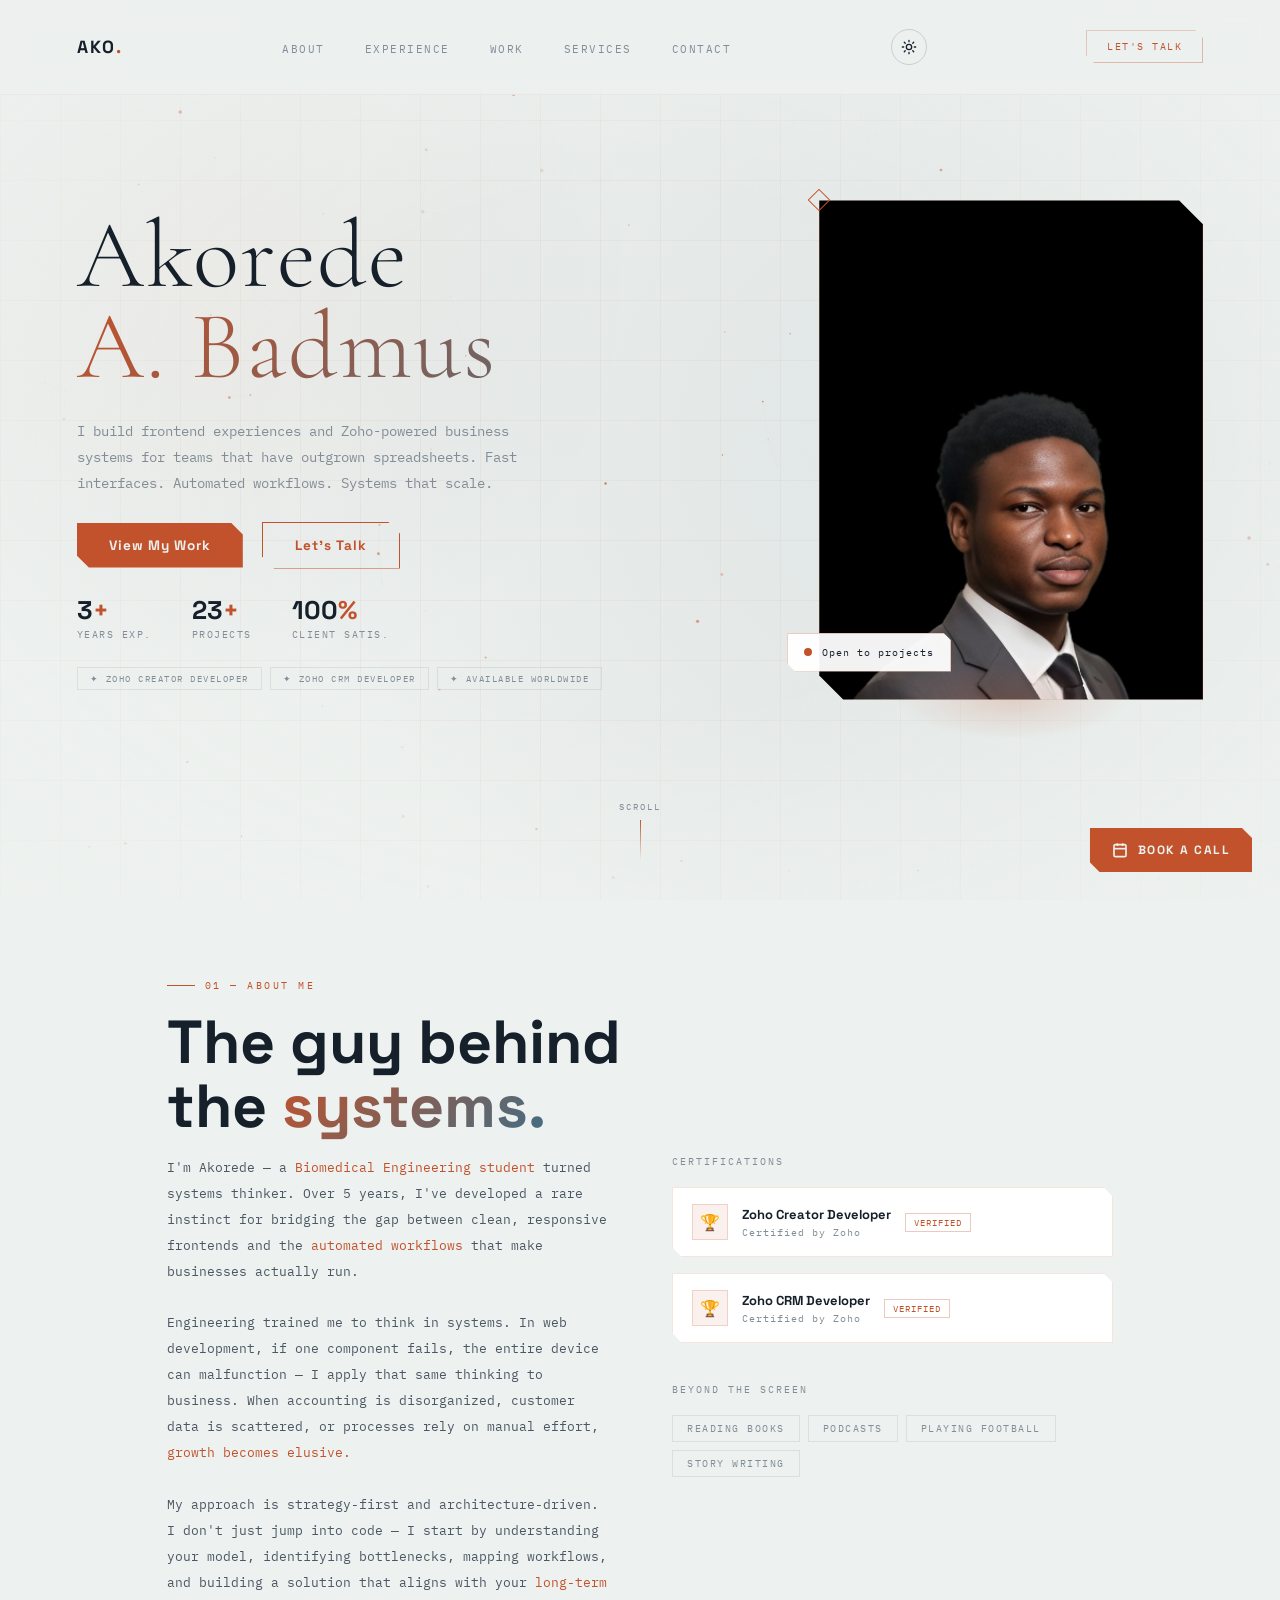
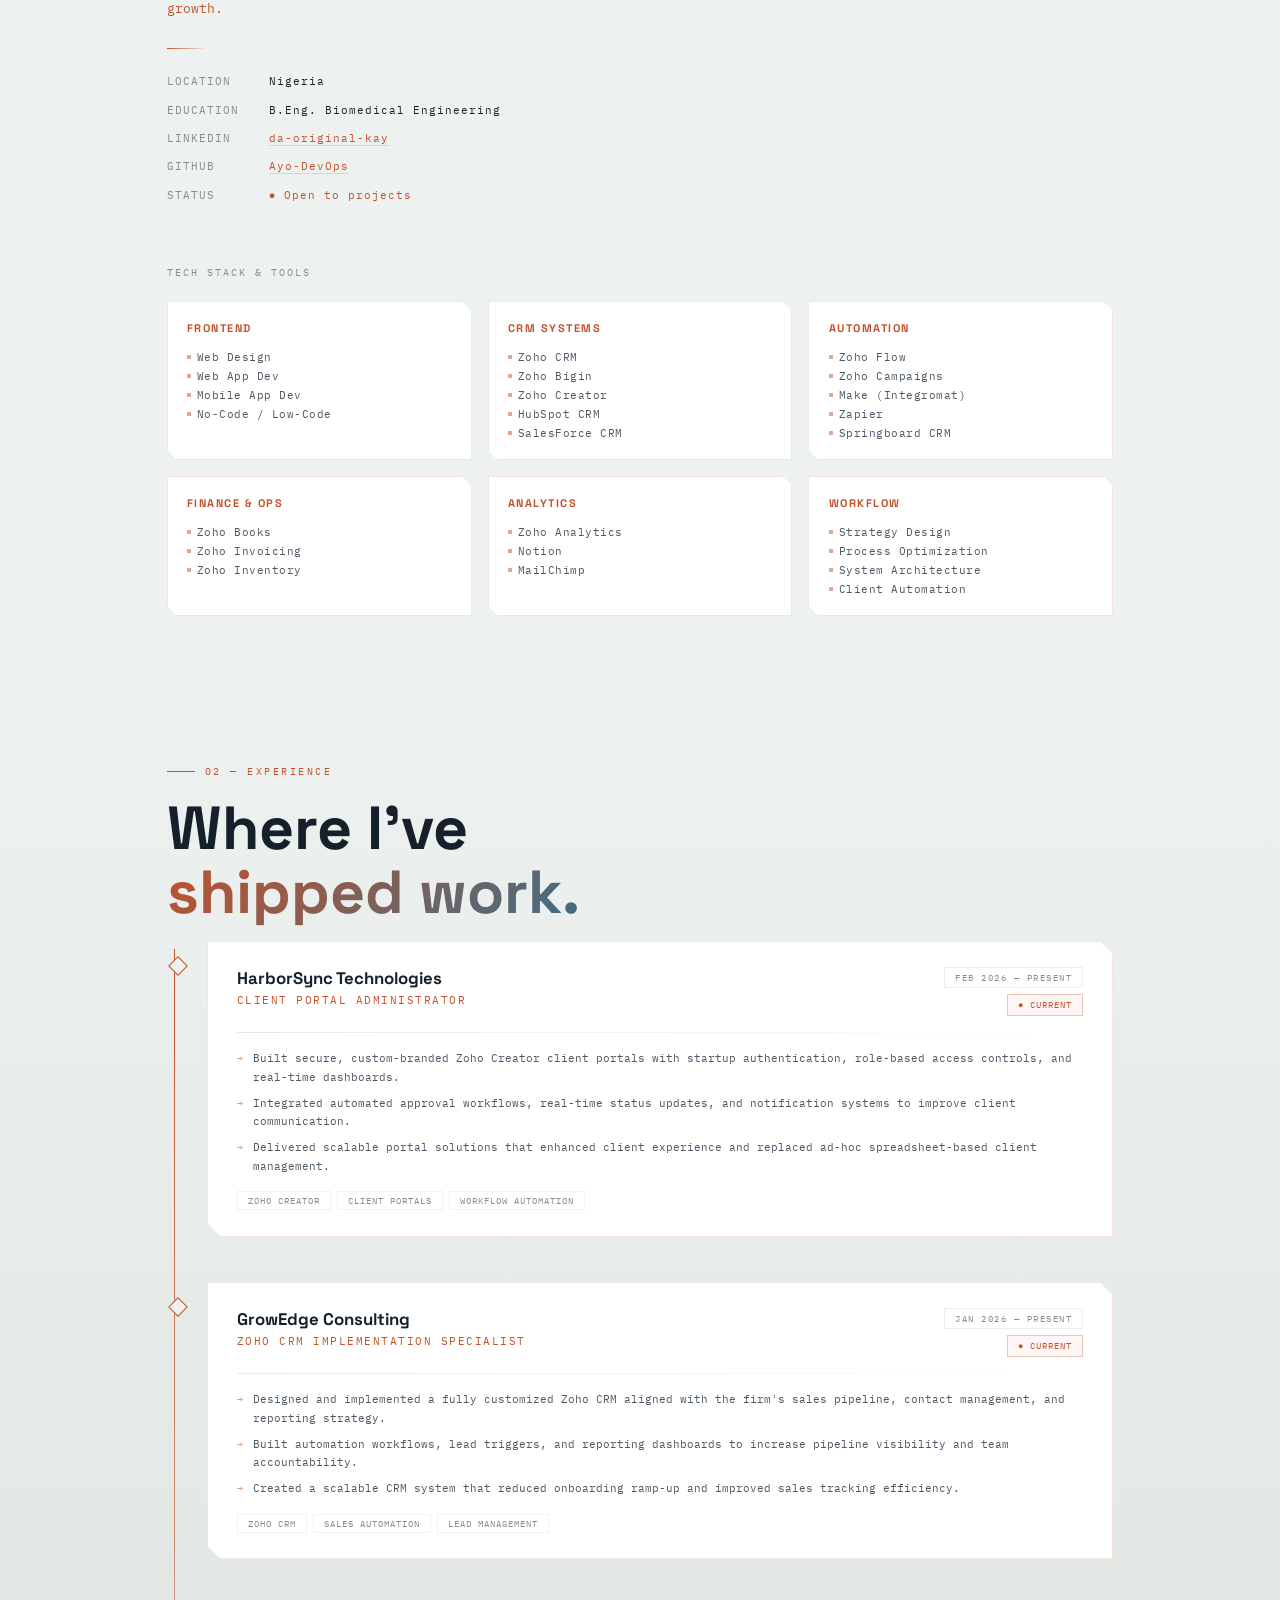
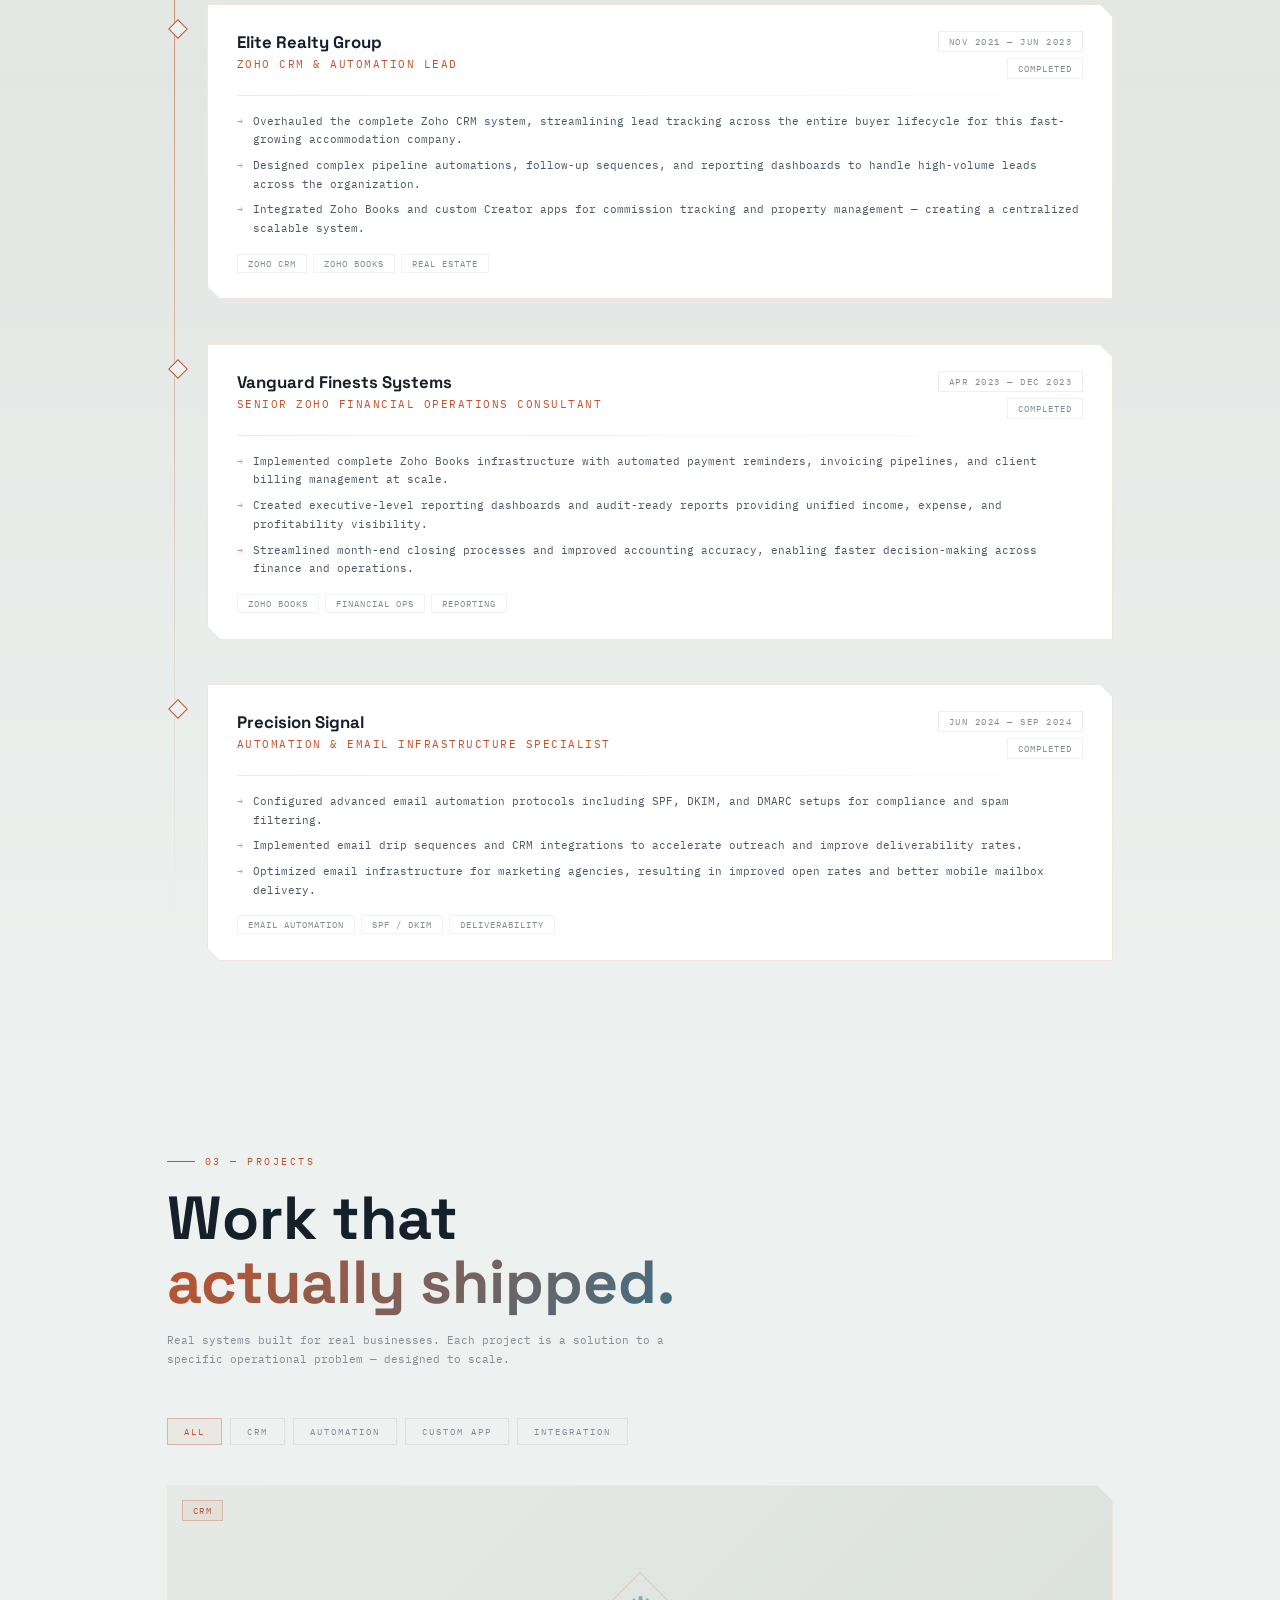
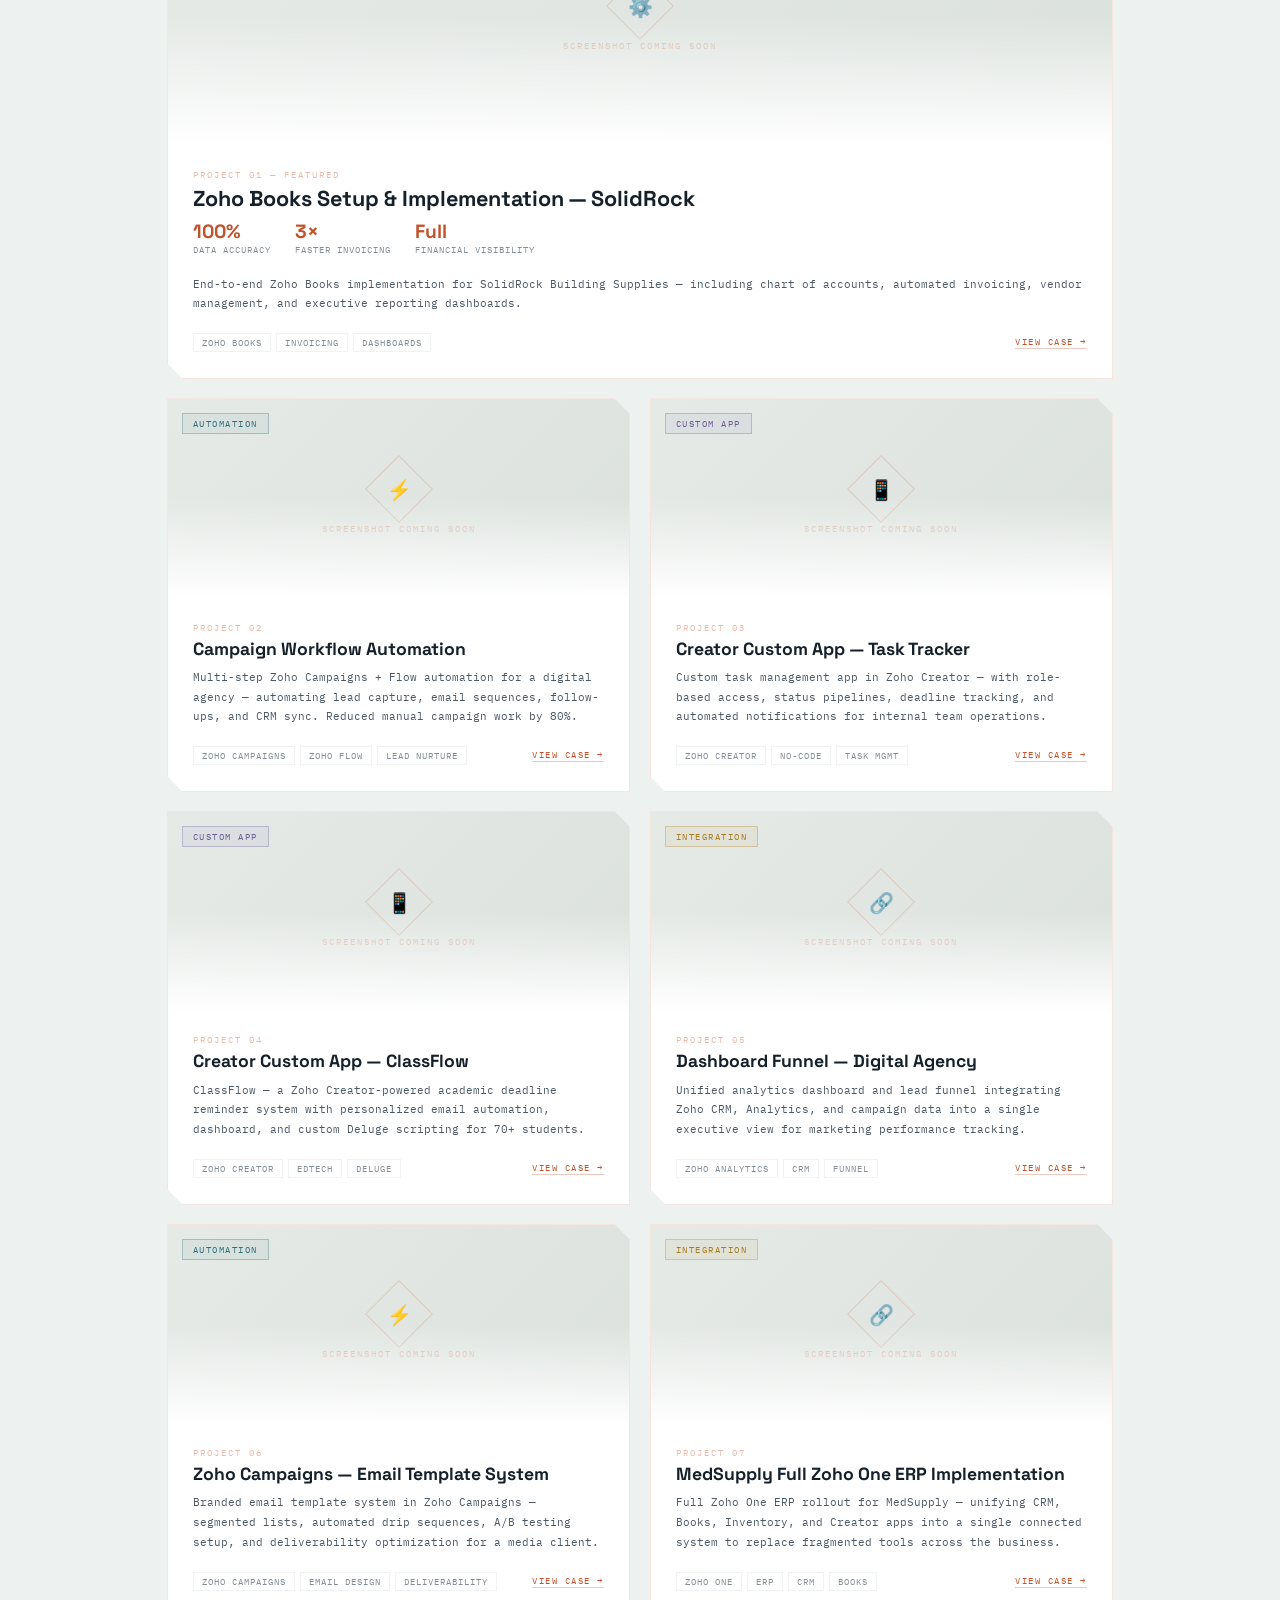
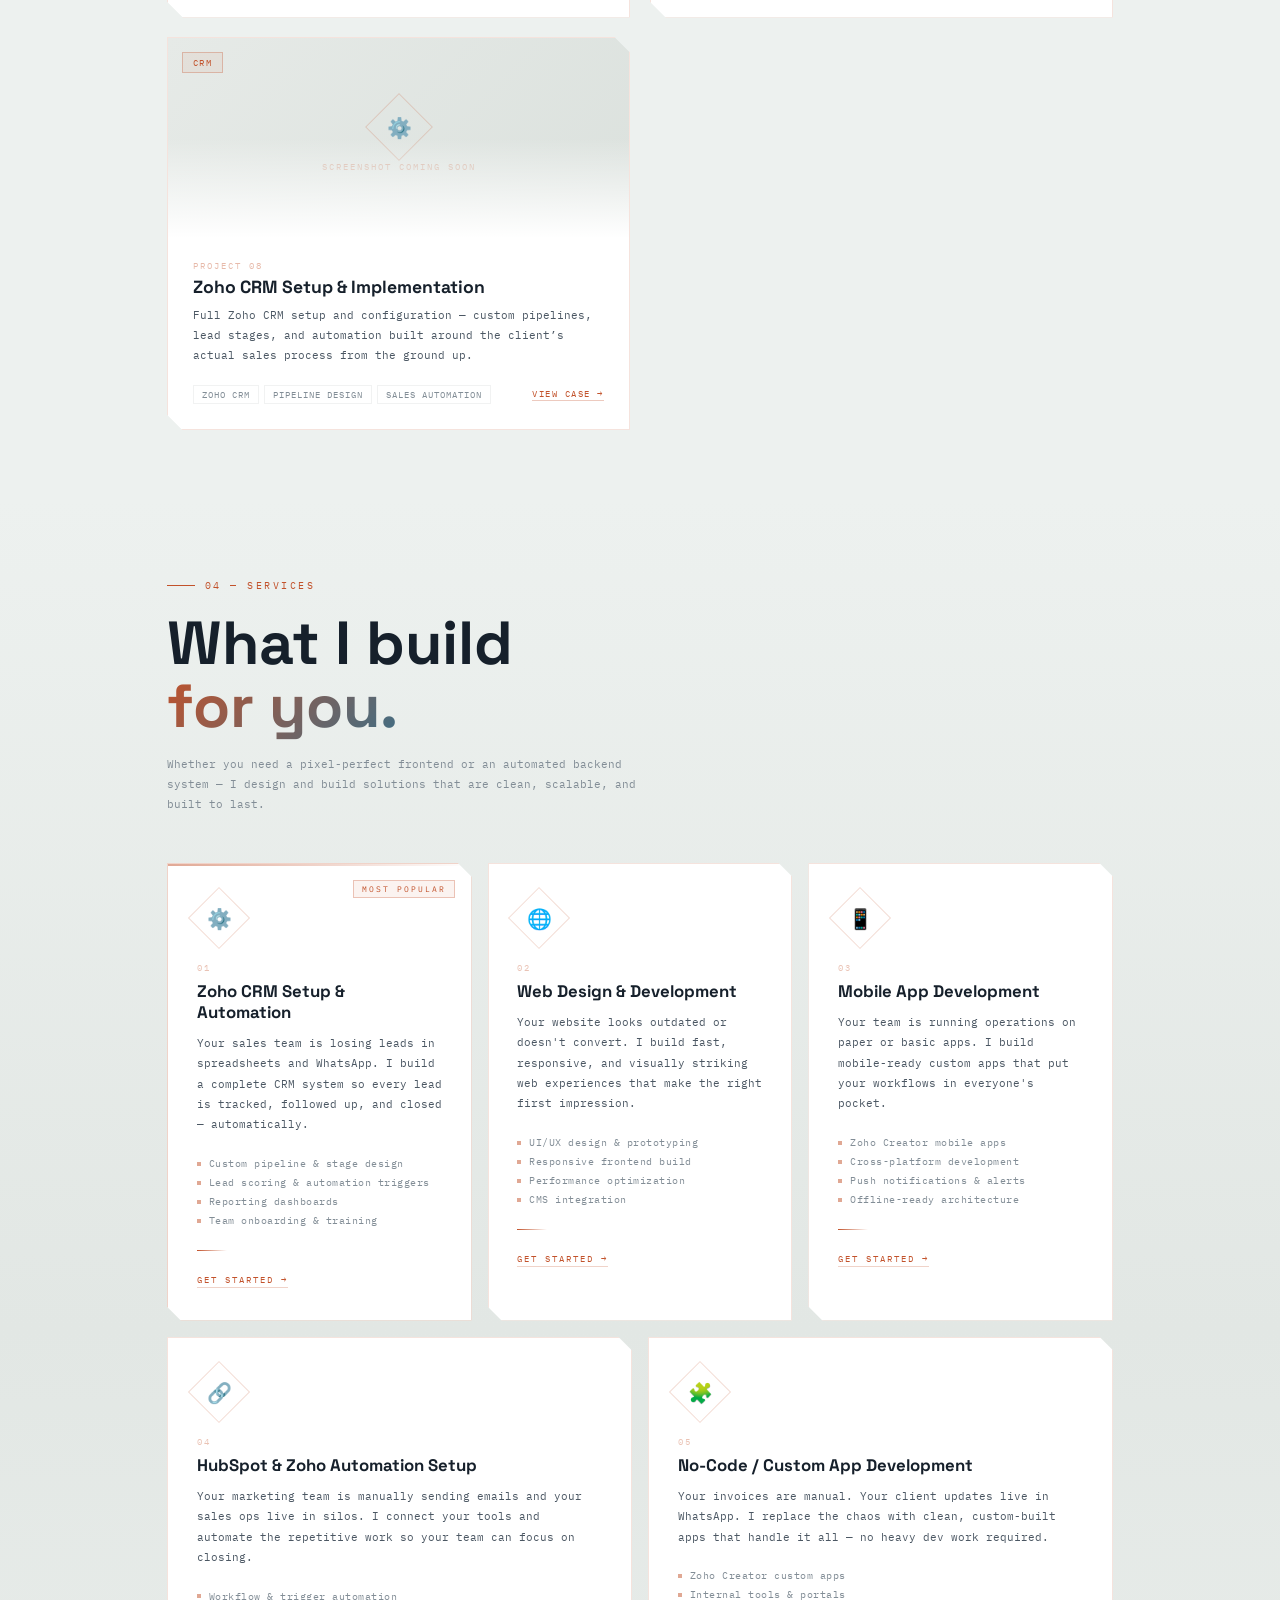
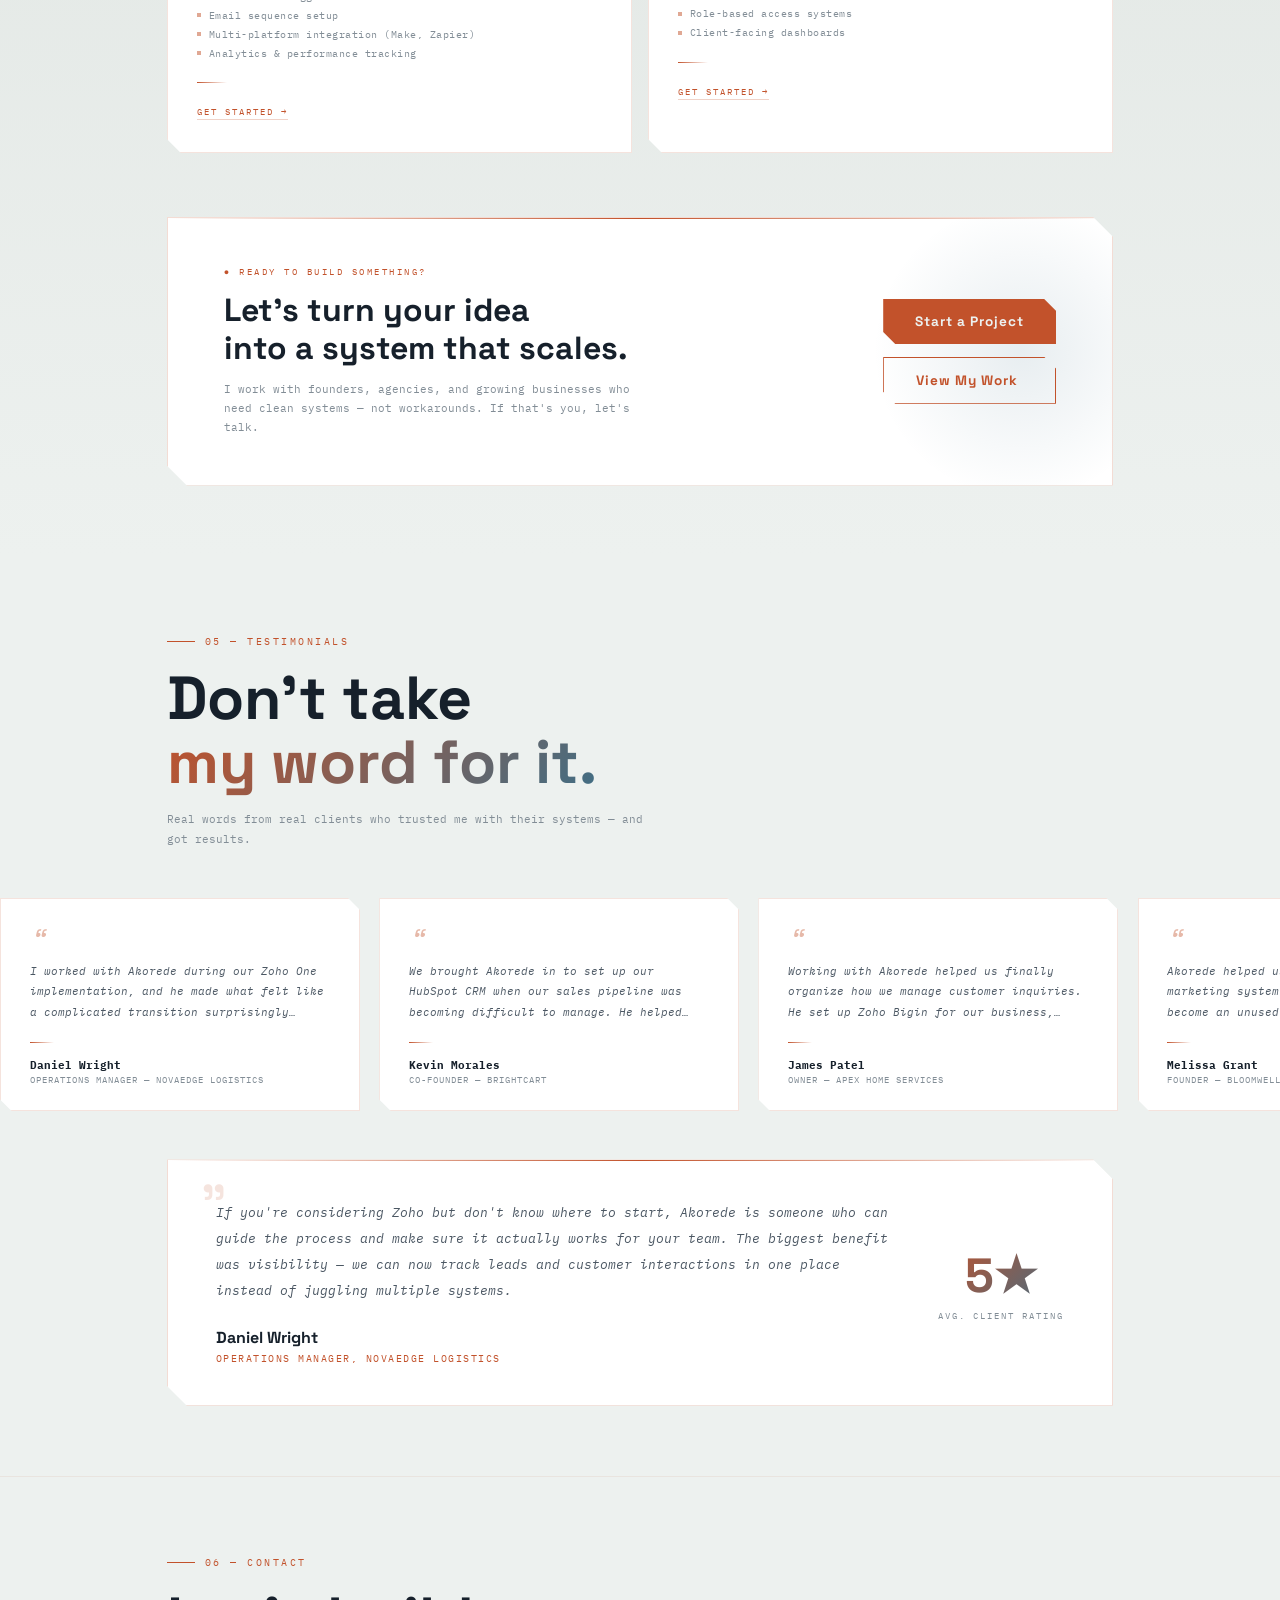
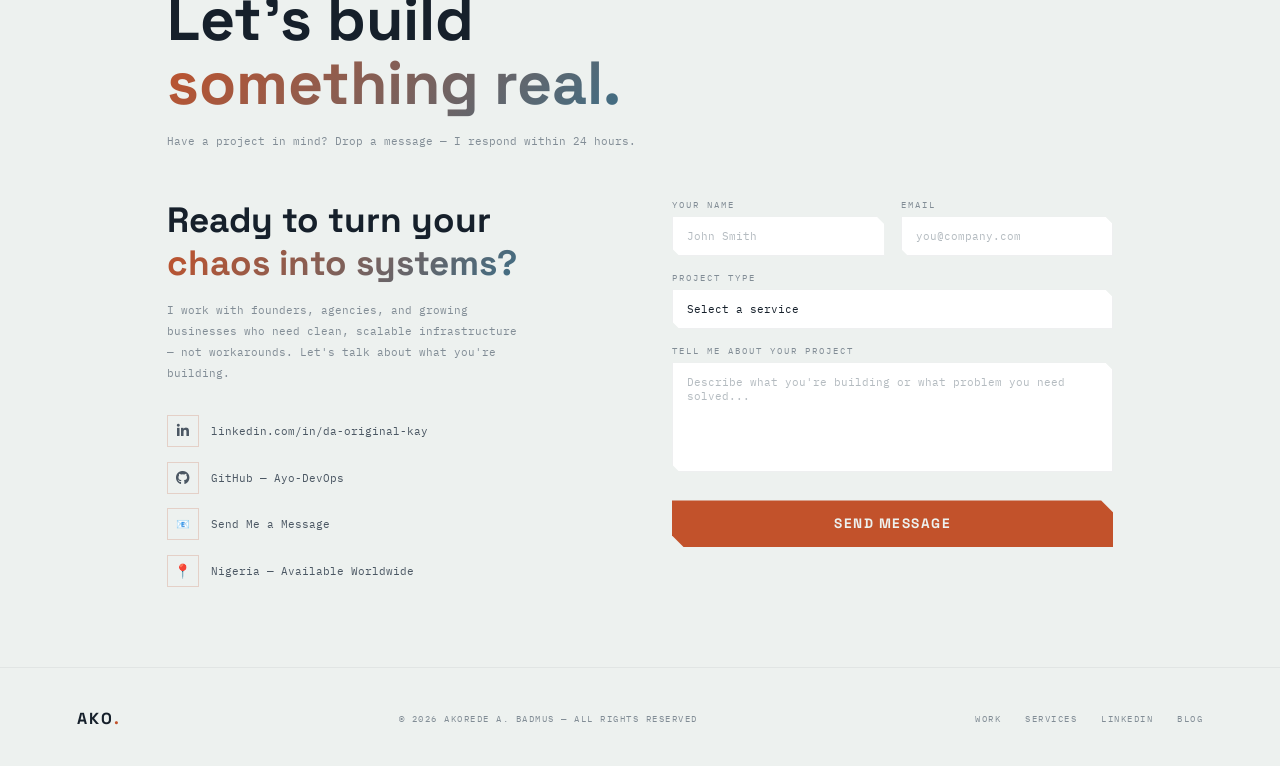
==== commit c73b658e: "favicon added to site header and some styling changes to the testimonial cards." ====
--- a/index.html
+++ b/index.html
@@ -27,6 +27,7 @@
 <meta name="twitter:image" content="https://ayo-devops.github.io/assets/og-preview.jpg">
 <link rel="preconnect" href="https://fonts.googleapis.com">
 <link href="https://fonts.googleapis.com/css2?family=Space+Grotesk:wght@500;600;700&family=IBM+Plex+Mono:wght@400;500&family=Cormorant+Garamond:wght@300;400;600&display=swap" rel="stylesheet">
+<link rel="icon" type="image/png" href="favicon.png">
 <link rel="stylesheet" href="https://cdnjs.cloudflare.com/ajax/libs/font-awesome/6.5.1/css/all.min.css" integrity="sha512-DTOQO9RWCH3ppGqcWaEA1BIZOC6xxalwEsw9c2QQeAIftl+Vegovlnee1c9QX4TctnWMn13TZye+giMm8e2LwA==" crossorigin="anonymous" referrerpolicy="no-referrer" />
 <style>
 /* ============================================================
@@ -556,7 +557,7 @@
   transition: border-color 0.3s; cursor: default;
 }
 .tcard:hover { border-color: rgba(var(--accent-rgb),0.3); }
-.tcard-quote { font-size: 11px; line-height: 1.9; color: var(--text-soft); font-style: italic; margin-bottom: 1.2rem; display: -webkit-box; -webkit-line-clamp: 4; -webkit-box-orient: vertical; overflow: hidden; }
+.tcard-quote { font-size: 11px; line-height: 1.9; color: var(--text-soft); font-style: italic; margin-bottom: 1.2rem; display: -webkit-box; -webkit-line-clamp: 4; line-clamp: 4; -webkit-box-orient: vertical; overflow: hidden; }
 .tcard-quote::before { content: '\201C'; font-family: var(--font-display), sans-serif; font-size: 2rem; color: var(--accent); opacity: 0.4; display: block; line-height: 1; margin-bottom: 4px; }
 .tcard-divider { width: 24px; height: 1px; background: linear-gradient(to right, var(--accent), transparent); margin-bottom: 0.9rem; }
 .tcard-author { font-size: 11px; font-weight: 700; color: var(--text); margin-bottom: 2px; }
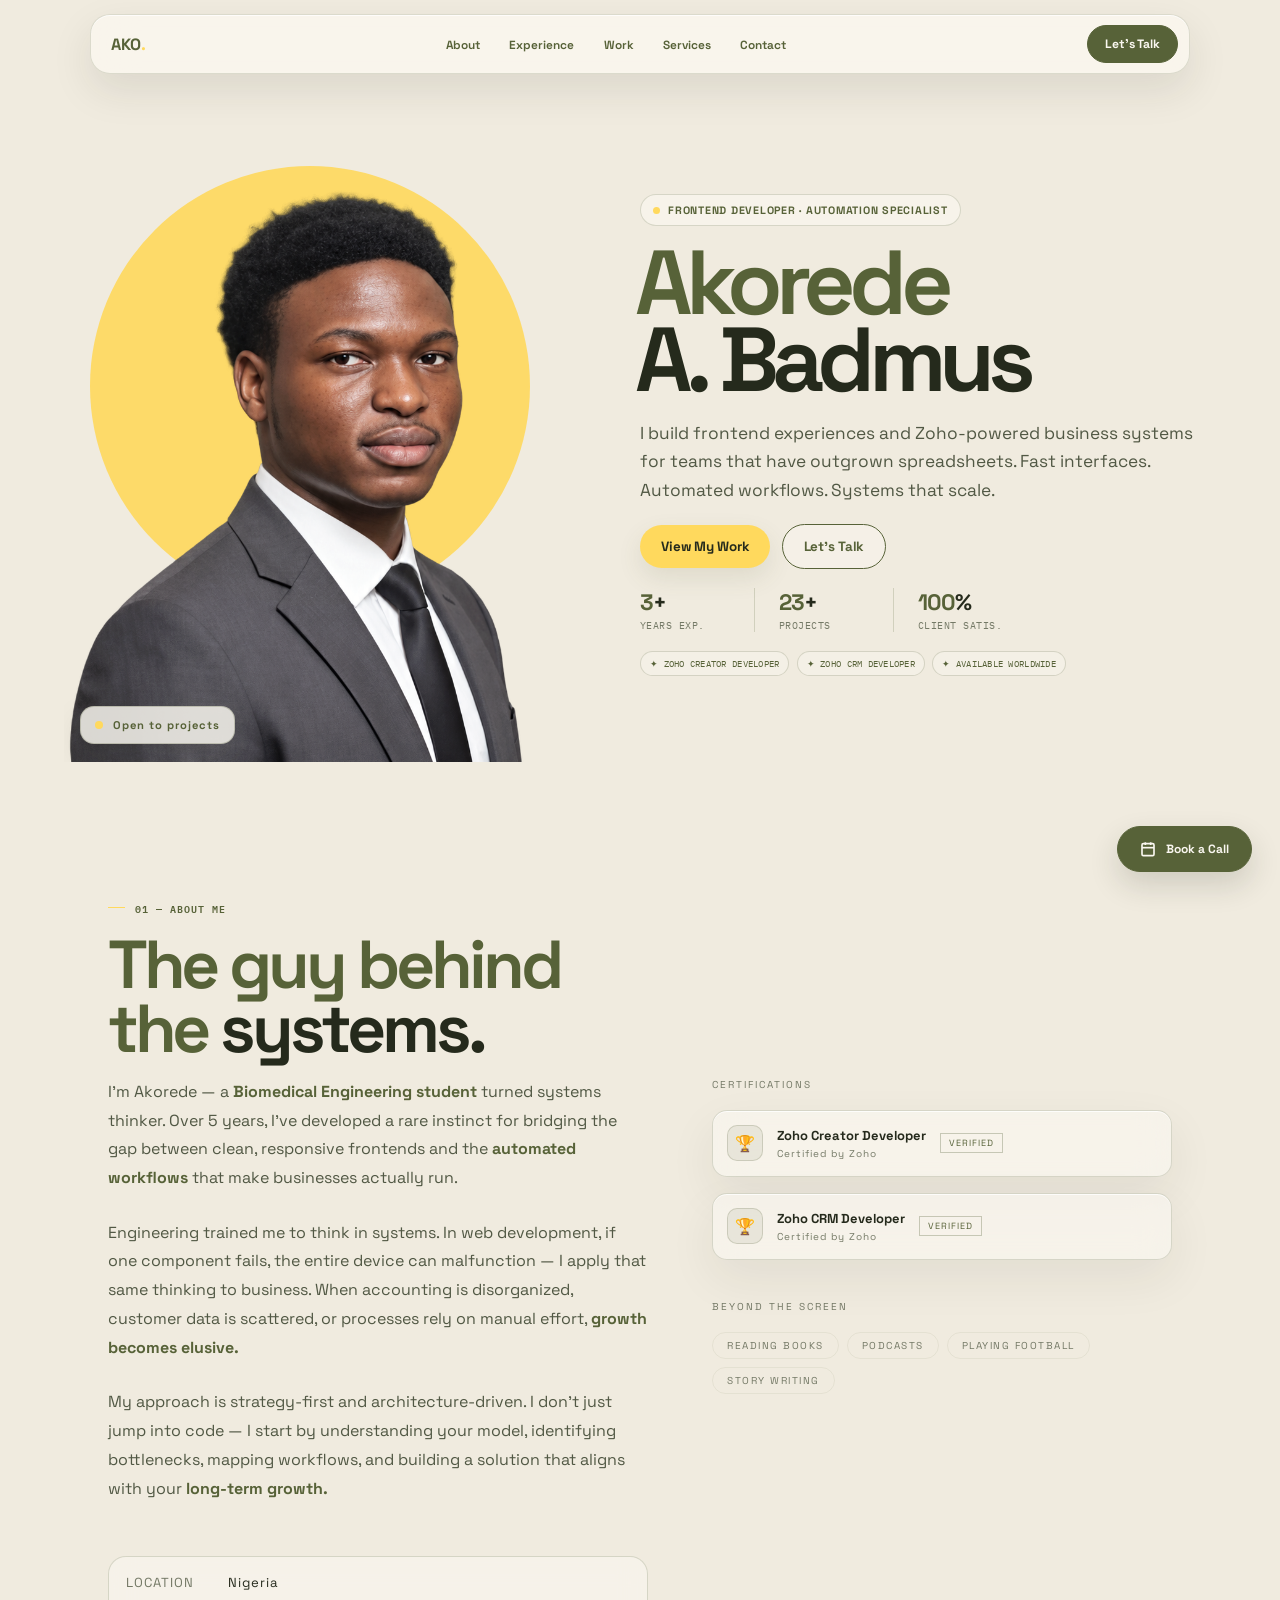
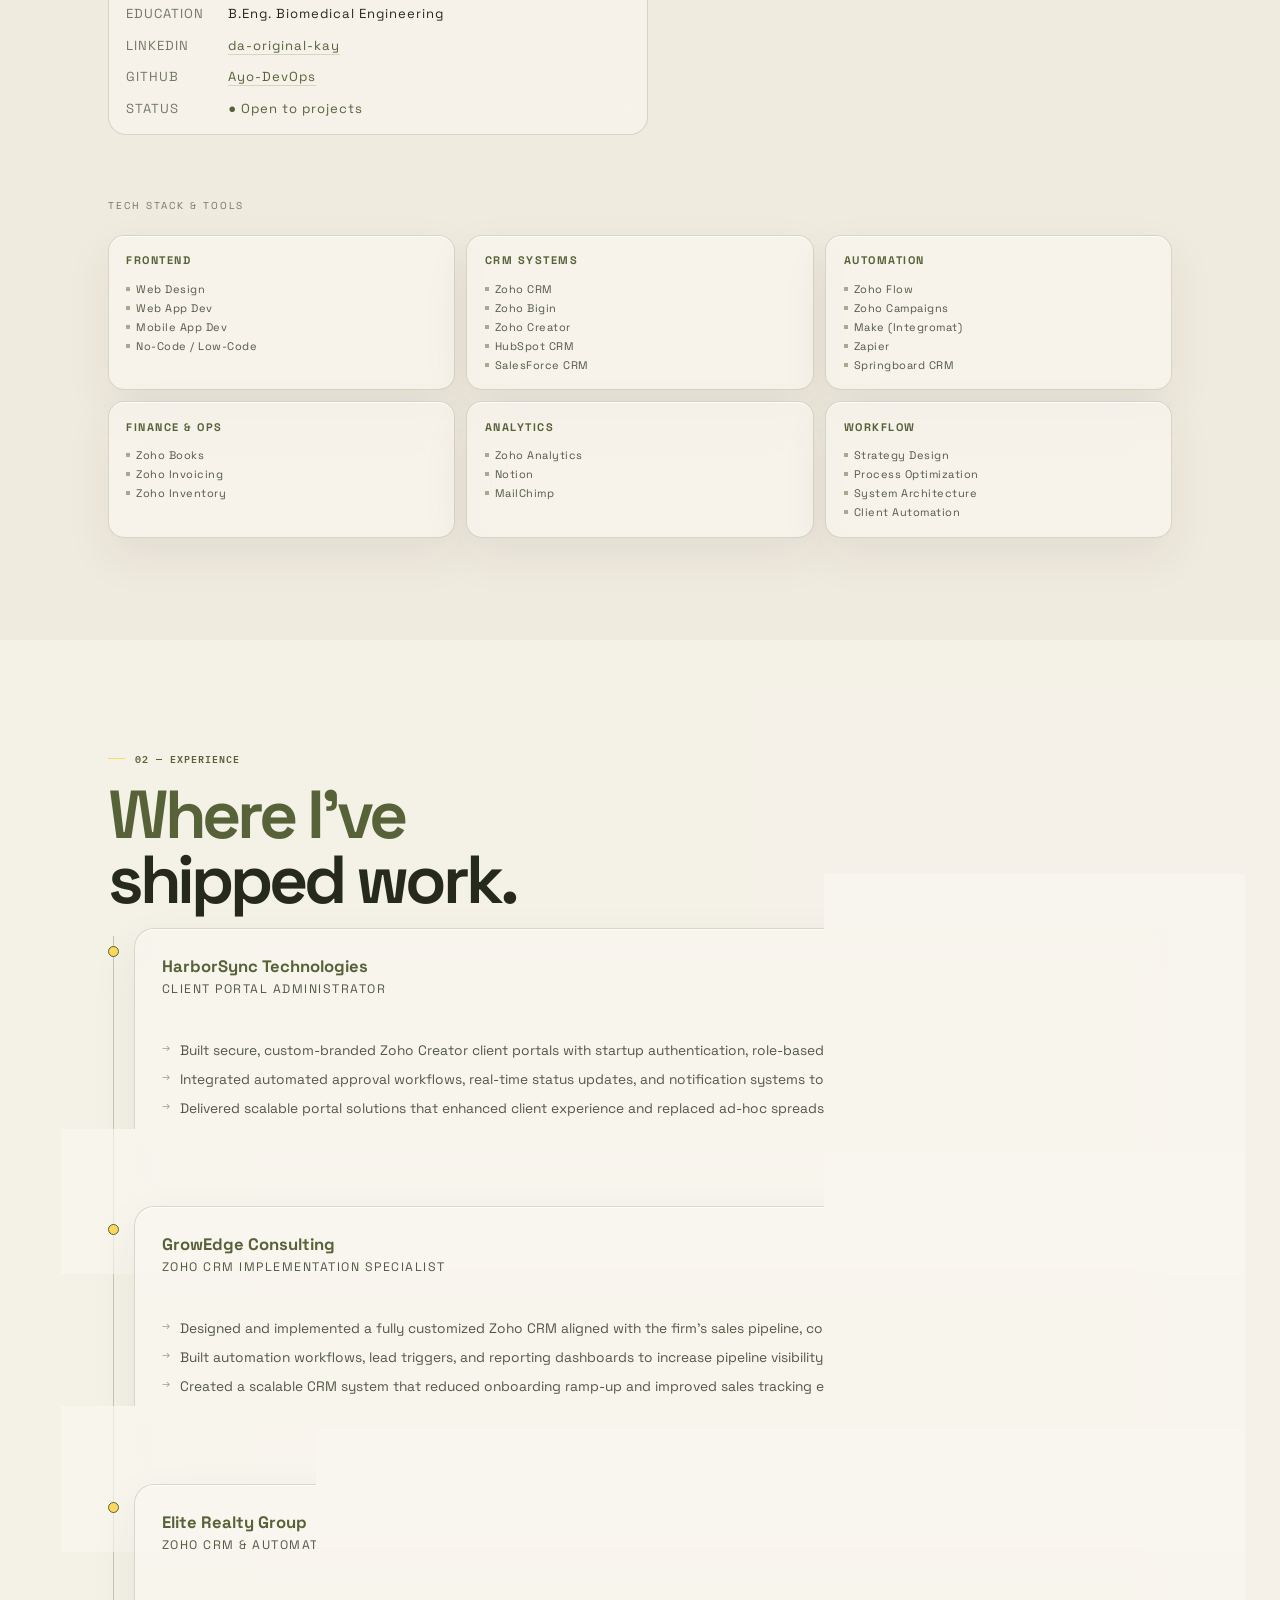
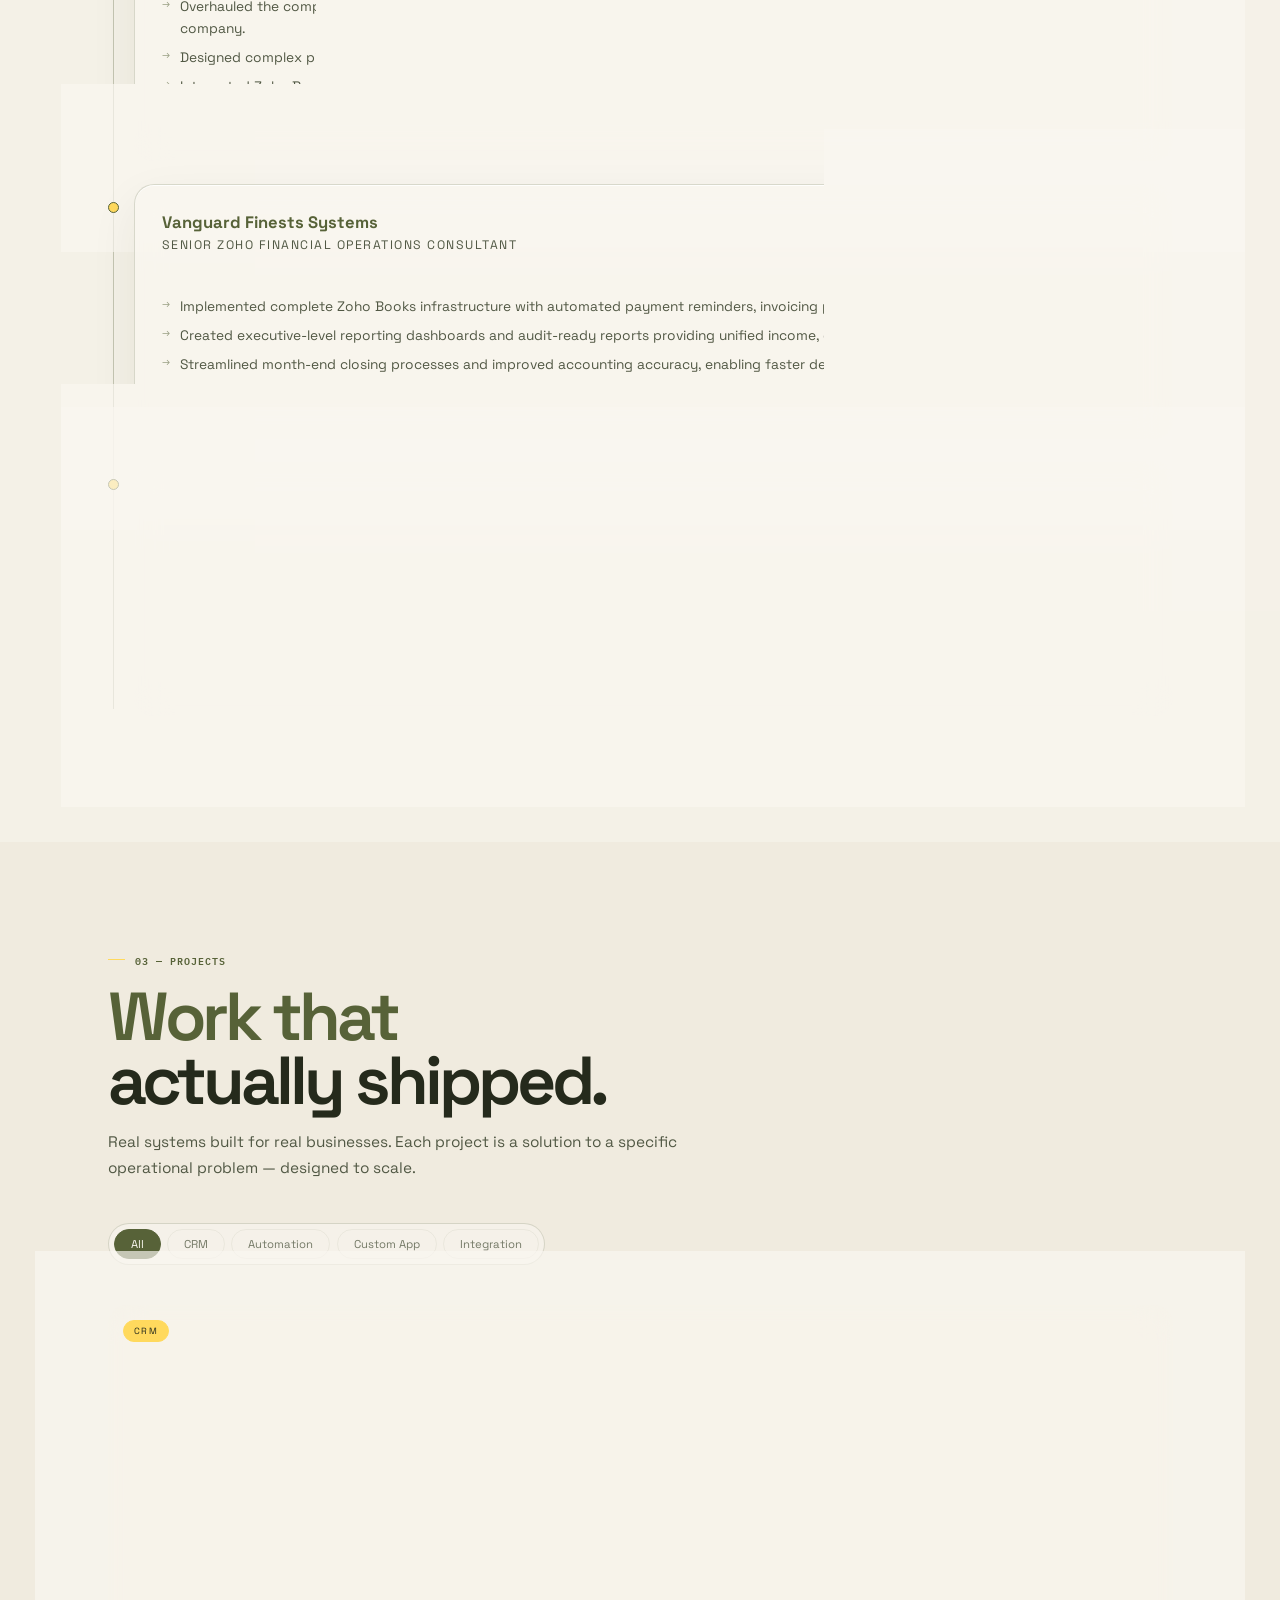
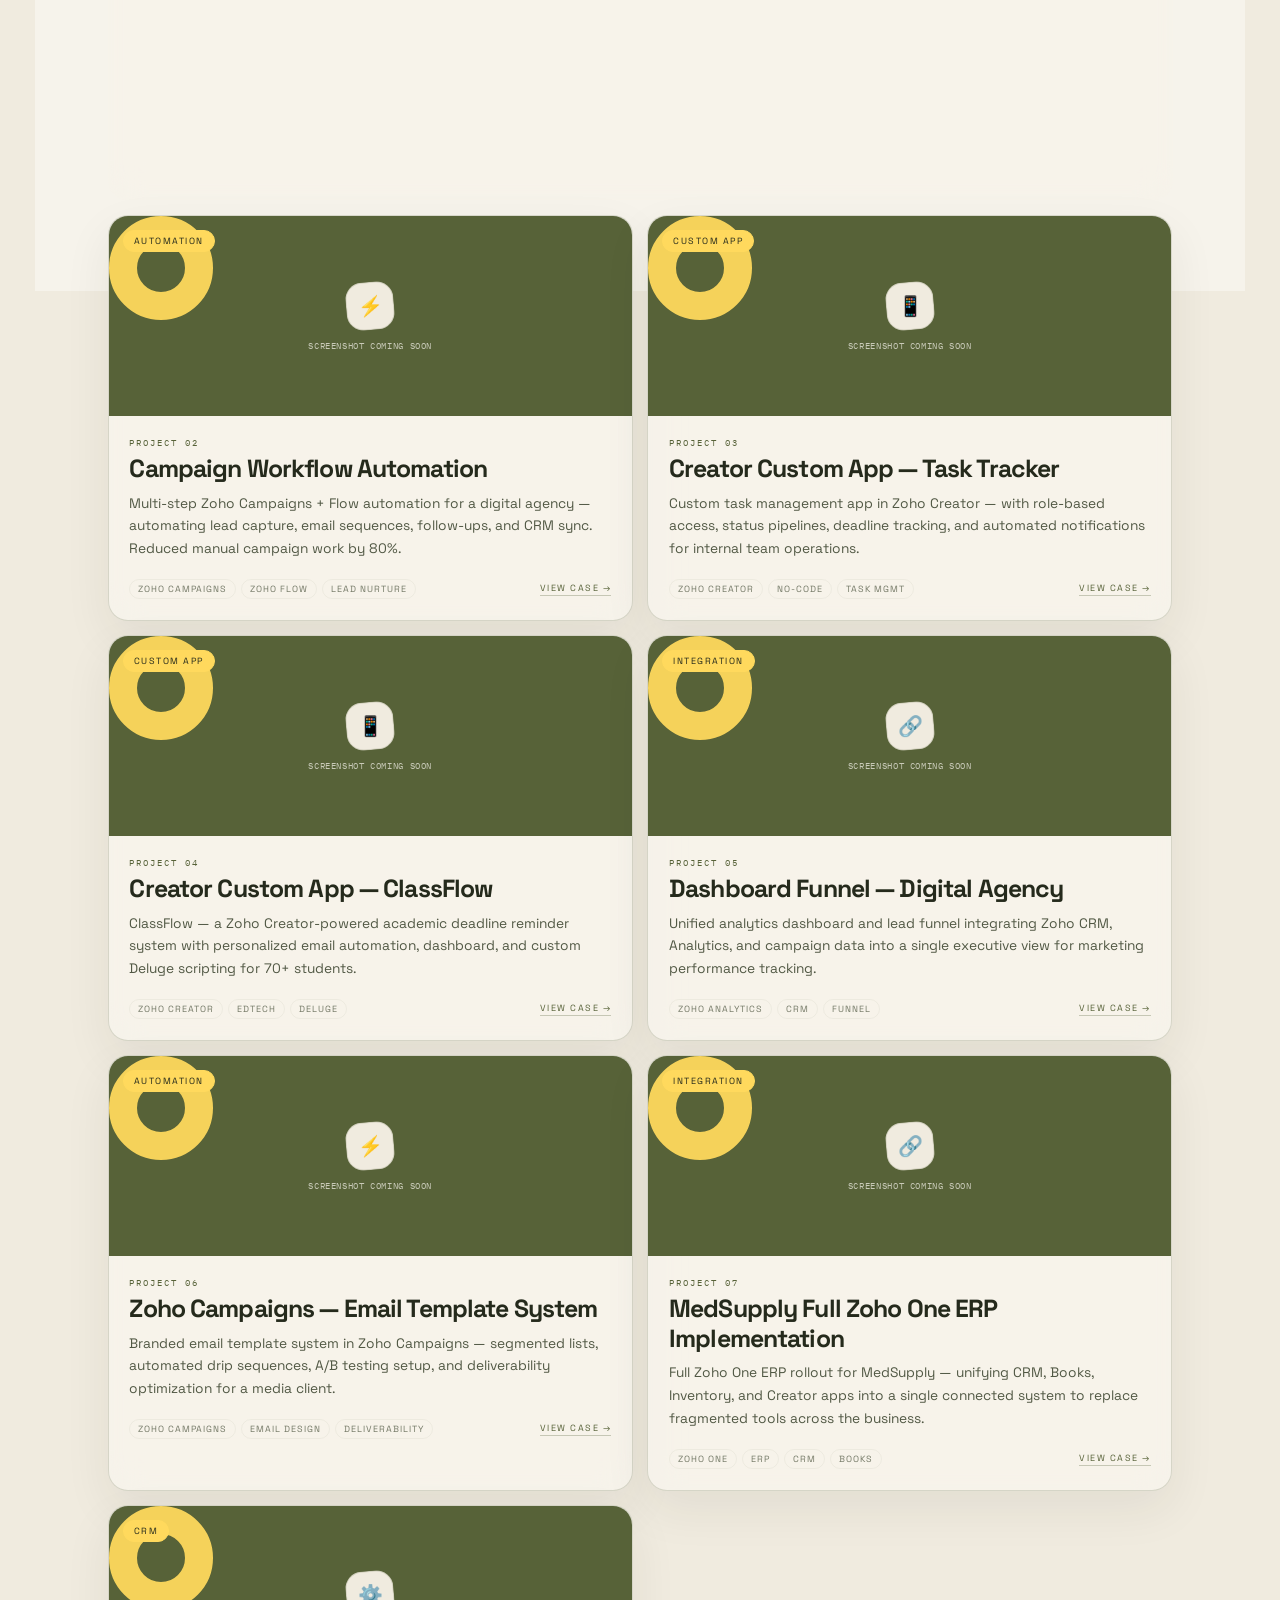
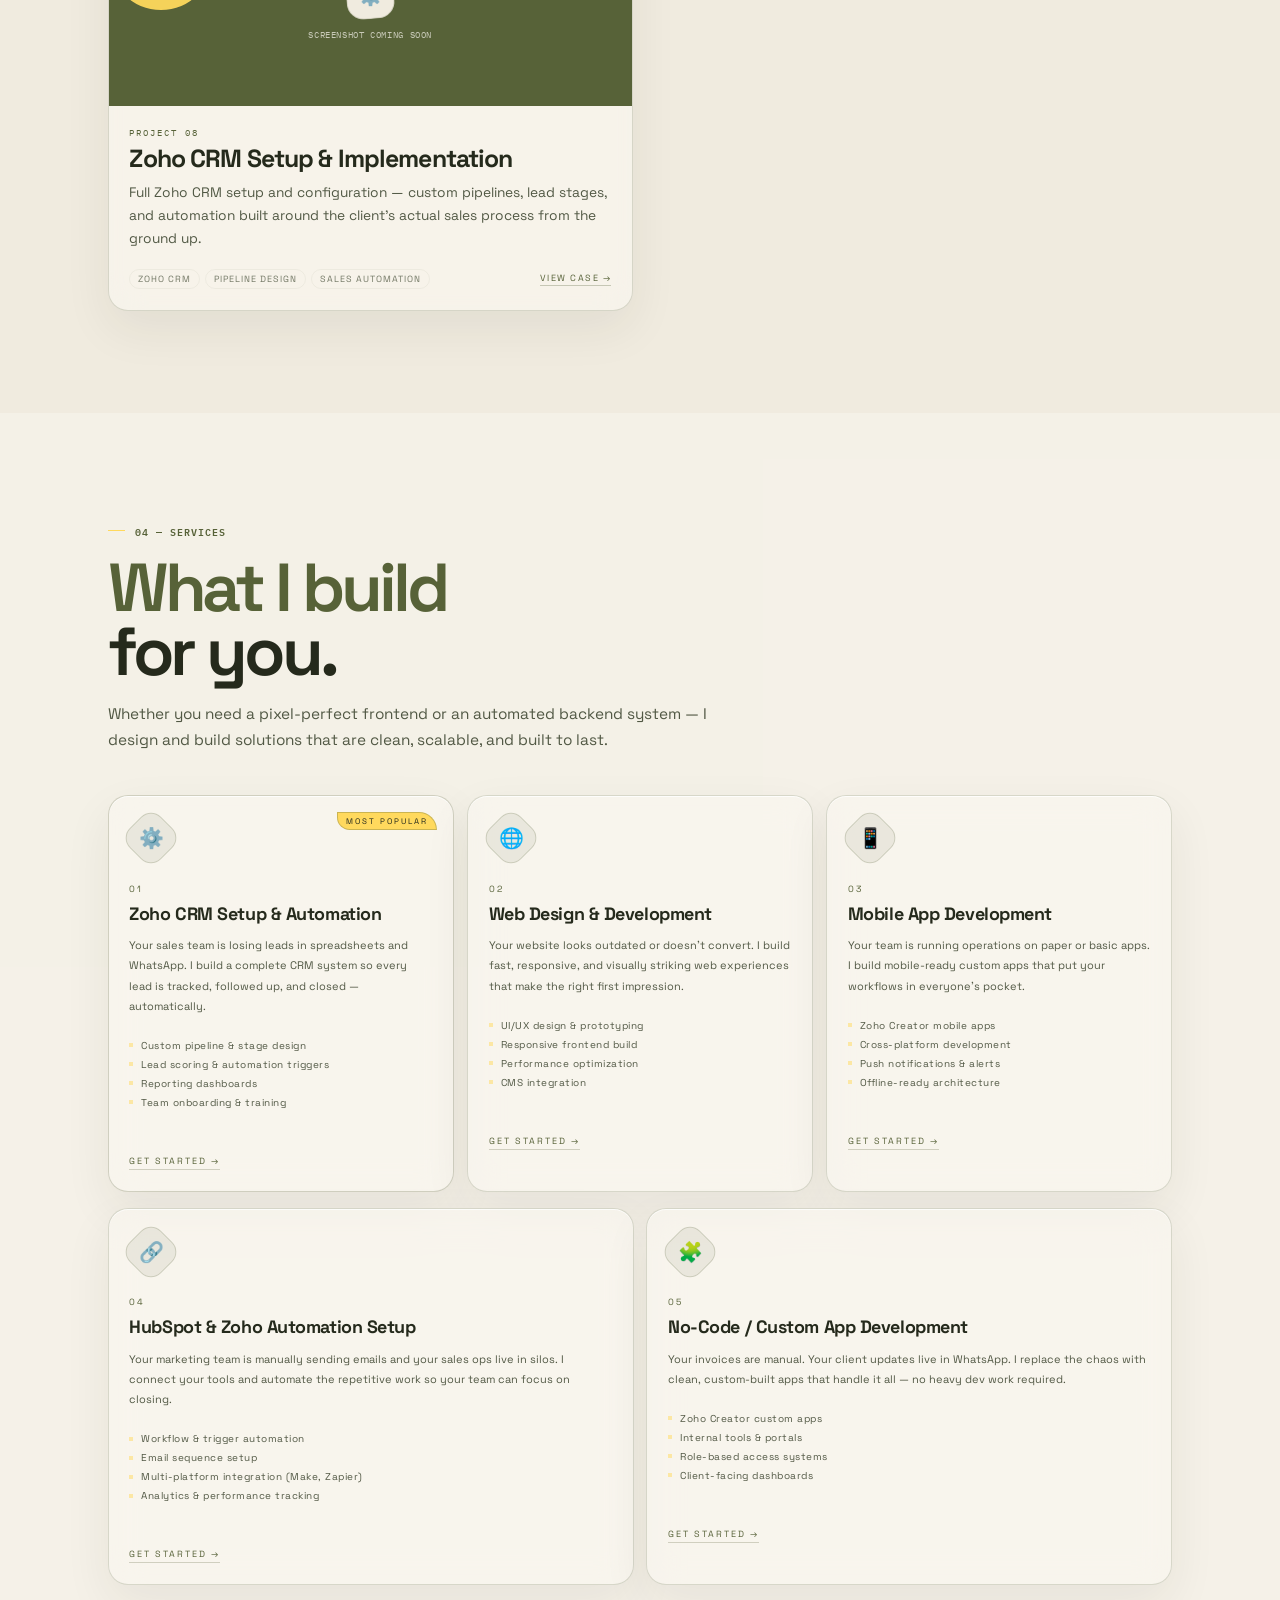
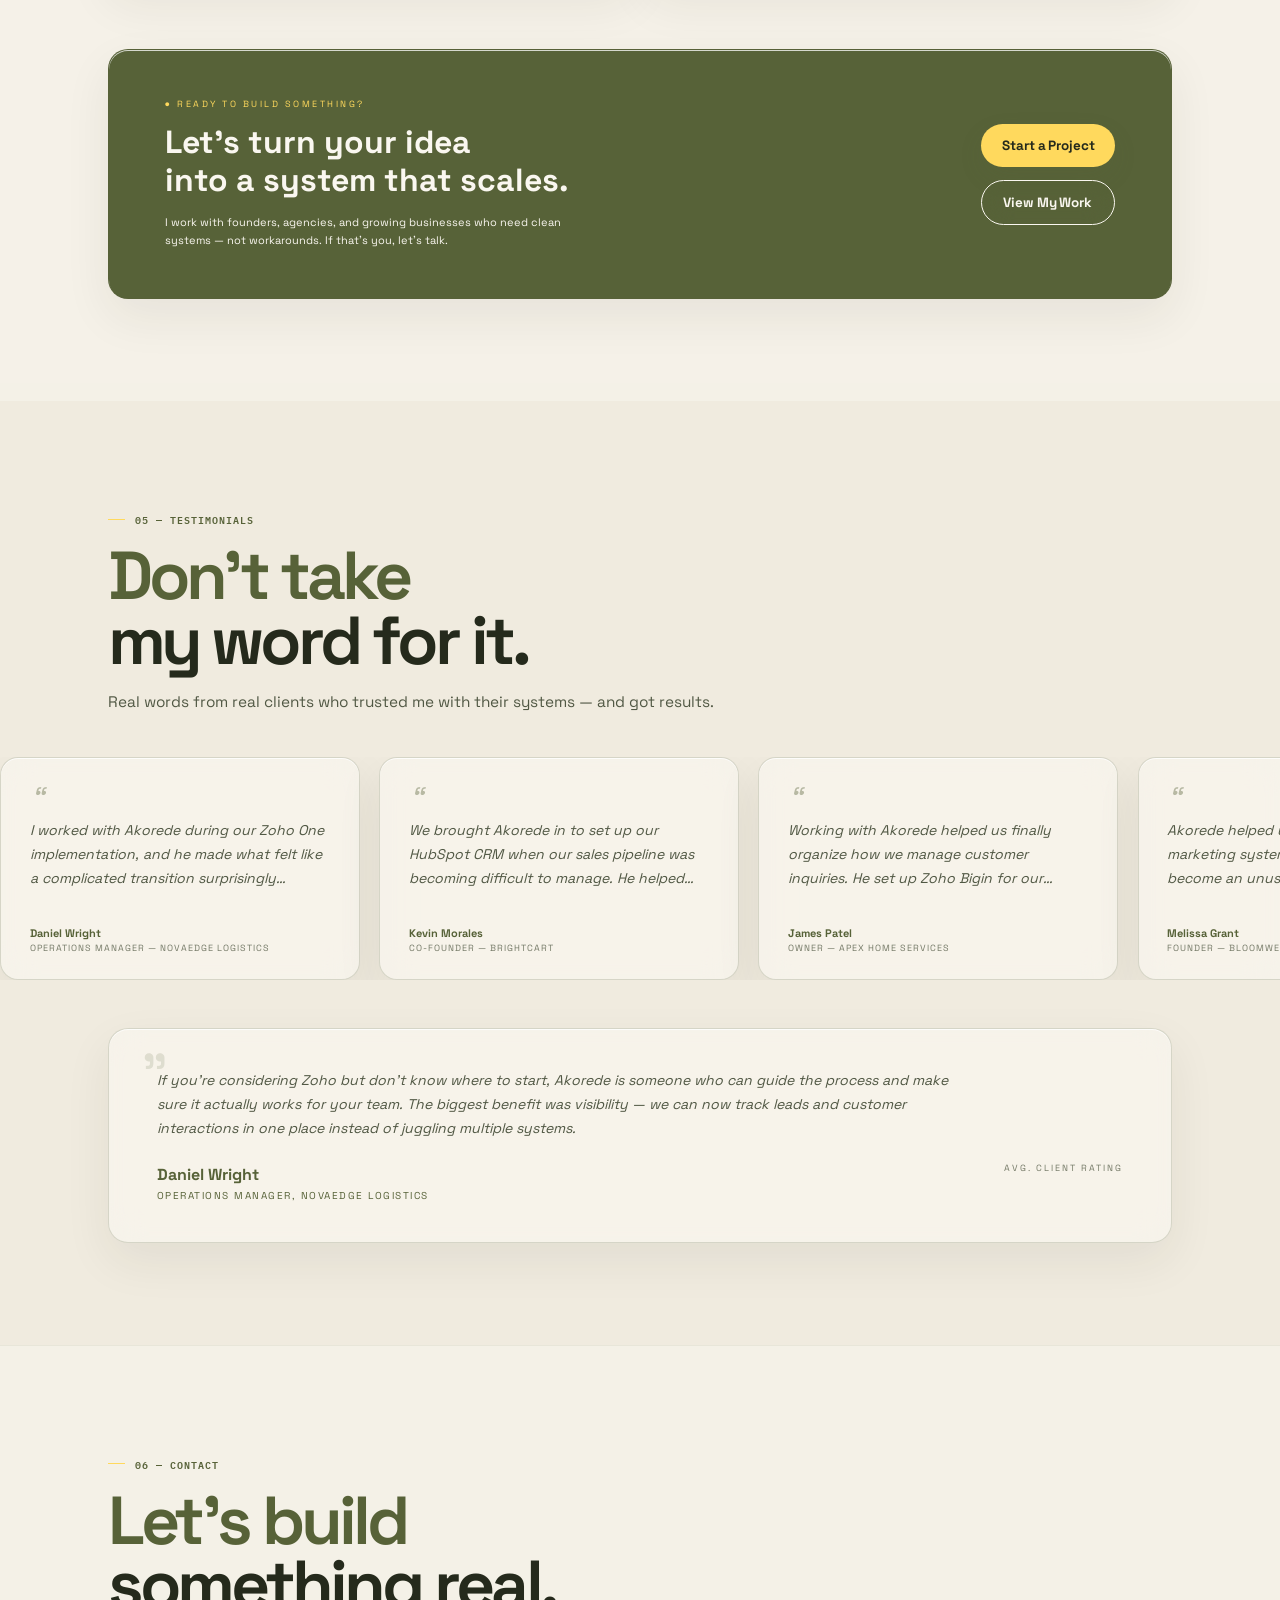
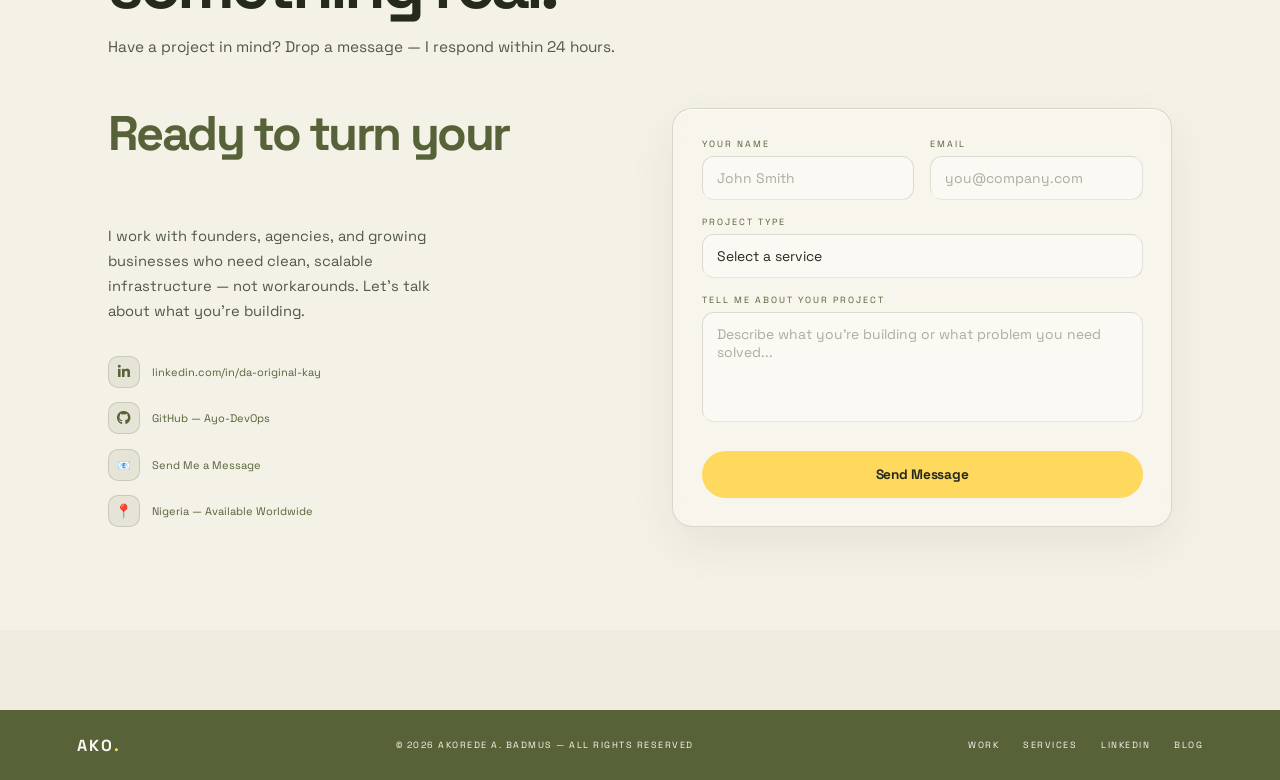
==== commit 9fdc5cbf: "Revamp portfolio visual design" ====
--- a/index.html
+++ b/index.html
@@ -5,8 +5,8 @@
 (function(){
   try {
     var saved = localStorage.getItem('akorede-theme');
-    var theme = saved || (window.matchMedia('(prefers-color-scheme: dark)').matches ? 'dark' : 'light');
-    if (theme === 'dark') document.documentElement.setAttribute('data-theme', 'dark');
+    var theme = saved || 'dark';
+    document.documentElement.setAttribute('data-theme', theme);
   } catch(e) {}
 })();
 </script>
@@ -27,7 +27,7 @@
 <meta name="twitter:image" content="https://ayo-devops.github.io/assets/og-preview.jpg">
 <link rel="preconnect" href="https://fonts.googleapis.com">
 <link href="https://fonts.googleapis.com/css2?family=Space+Grotesk:wght@500;600;700&family=IBM+Plex+Mono:wght@400;500&family=Cormorant+Garamond:wght@300;400;600&display=swap" rel="stylesheet">
-<link rel="icon" type="image/png" href="favicon.png">
+<link rel="icon" type="image/svg+xml" href="favicon.svg">
 <link rel="stylesheet" href="https://cdnjs.cloudflare.com/ajax/libs/font-awesome/6.5.1/css/all.min.css" integrity="sha512-DTOQO9RWCH3ppGqcWaEA1BIZOC6xxalwEsw9c2QQeAIftl+Vegovlnee1c9QX4TctnWMn13TZye+giMm8e2LwA==" crossorigin="anonymous" referrerpolicy="no-referrer" />
 <style>
 /* ============================================================
@@ -778,6 +778,7 @@
   .btn-primary, .btn-secondary { padding: 12px 22px; font-size: 0.75rem; }
 }
 </style>
+<link rel="stylesheet" href="revamp.css">
 </head>
 <body>
 
@@ -821,6 +822,7 @@
      ============================================================ -->
 <section id="hero">
   <div class="hero-left">
+    <div class="hero-tag">Frontend Developer · Automation Specialist</div>
     <h1 class="hero-name">Akorede<br><span>A. Badmus</span></h1>
     <p class="hero-sub">I build frontend experiences and Zoho-powered business systems for teams that have outgrown spreadsheets. Fast interfaces. Automated workflows. Systems that scale.</p>
     <div class="hero-ctas">
@@ -840,7 +842,7 @@
   </div>
   <div class="hero-right">
     <div class="photo-frame">
-      <img class="photo-img" src="[data-uri]" alt="Akorede A. Badmus — Frontend Developer and Automation Specialist">
+      <img class="photo-img" src="assets/hero-cutout.png" alt="Akorede A. Badmus — Frontend Developer and Automation Specialist">
       <div class="photo-border"></div>
       <div class="photo-glow"></div>
       <div class="accent-dot"></div>
@@ -1641,7 +1643,7 @@
 themeToggleBtn.addEventListener('click', () => {
   const isDark = document.documentElement.getAttribute('data-theme') === 'dark';
   if (isDark) {
-    document.documentElement.removeAttribute('data-theme');
+    document.documentElement.setAttribute('data-theme', 'light');
     localStorage.setItem('akorede-theme', 'light');
   } else {
     document.documentElement.setAttribute('data-theme', 'dark');
--- a/revamp.css
+++ b/revamp.css
@@ -0,0 +1,220 @@
+/* Portfolio art direction: 60% ivory, 30% olive, 10% yellow. */
+:root,
+html[data-theme="dark"],
+html[data-theme="light"] {
+  --ivory: #f0ebdf; --olive: #576238; --yellow: #ffd95d;
+  --ink: #252a1c; --paper: #faf7f0;
+  --olive-soft: rgba(87,98,56,.09); --olive-line: rgba(87,98,56,.20);
+  --bg: var(--ivory); --bg-rgb: 240,235,223;
+  --bg2: var(--paper); --bg2-rgb: 250,247,240;
+  --card: rgba(250,247,240,.78); --card2: var(--paper); --card2-rgb: 250,247,240;
+  --text: var(--ink); --text-soft: #515844;
+  --muted: #747966; --muted-rgb: 116,121,102;
+  --accent: var(--olive); --accent-rgb: 87,98,56; --accent-hover: #46502d;
+  --accent2: var(--yellow); --accent2-rgb: 255,217,93;
+  --line-rgb: 87,98,56; --border: var(--olive-line);
+  --danger: #8b3b32; --danger-rgb: 139,59,50;
+  --cat-automation: var(--olive); --cat-automation-rgb: 87,98,56;
+  --cat-app: var(--olive); --cat-app-rgb: 87,98,56;
+  --cat-integration: var(--yellow); --cat-integration-rgb: 255,217,93;
+  color-scheme: light;
+}
+
+*, *::before, *::after { background-image: none !important; }
+html { scroll-padding-top: 92px; }
+body { min-width: 320px; background: var(--ivory); color: var(--ink); font-family: var(--font-display),sans-serif; font-size: 16px; }
+body::before, body::after, canvas#bg, .grid-overlay, .vignette, .scroll-hint { display: none; }
+.wrapper { max-width: 1180px; padding-inline: clamp(1.2rem,4.5vw,4.5rem); }
+section { isolation: isolate; }
+
+nav {
+  top: 14px; left: 50%; right: auto; width: min(1100px,calc(100% - 32px)); min-height: 60px;
+  padding: 9px 11px 9px 20px; transform: translateX(-50%); opacity: 1; animation: none;
+  border: 1px solid rgba(87,98,56,.18); border-radius: 20px; background: rgba(250,247,240,.82);
+  box-shadow: 0 16px 40px rgba(37,42,28,.10), inset 0 1px rgba(255,255,255,.72);
+  backdrop-filter: blur(22px) saturate(130%); -webkit-backdrop-filter: blur(22px) saturate(130%);
+}
+nav::before { display: none; }
+.nav-logo { position: relative; color: var(--olive); font-size: 1.02rem; letter-spacing: -.03em; }
+.nav-logo span { color: var(--yellow); }
+.nav-links { gap: .2rem; }
+.nav-links a { display: block; padding: 9px 13px; border-radius: 11px; color: var(--olive); font-family: var(--font-display); font-size: .74rem; font-weight: 650; letter-spacing: 0; text-transform: none; }
+.nav-links a:hover { color: var(--paper); background: var(--olive); }
+.theme-toggle { display: none; }
+.nav-cta,.btn-primary,.btn-secondary,.submit-btn { clip-path: none; border-radius: 999px; font-family: var(--font-display); letter-spacing: -.01em; text-transform: none; }
+.nav-cta { position: relative; padding: 10px 17px; border: 1px solid var(--olive); color: var(--paper); background: var(--olive); font-size: .76rem; font-weight: 750; }
+.nav-cta:hover { color: var(--ink); background: var(--yellow); border-color: var(--yellow); }
+
+#hero { width: min(1280px,100%); min-height: 790px; margin: 0 auto; padding: 108px clamp(1.2rem,5vw,5.5rem) 28px; gap: clamp(2rem,5vw,5rem); align-items: center; overflow: hidden; }
+#hero::before { display: block; content: ''; position: absolute; width: min(36vw,440px); aspect-ratio: 1; left: 7%; top: 21%; border-radius: 50%; background: var(--yellow) !important; opacity: .9; z-index: -1; }
+.hero-left { order: 2; max-width: 650px; gap: 1.2rem; }
+.hero-tag { width: fit-content; padding: 8px 12px; border: 1px solid var(--olive-line); border-radius: 999px; background: rgba(250,247,240,.64); color: var(--olive); font-size: .67rem; font-weight: 700; letter-spacing: .07em; }
+.hero-tag::before { width: 7px; height: 7px; border-radius: 50%; background: var(--yellow); }
+.hero-name { margin-left: -.06em; color: var(--olive); font-family: var(--font-display),sans-serif; font-size: clamp(4rem,7.1vw,7rem); font-weight: 650; line-height: .85; letter-spacing: -.075em; }
+.hero-name span { display: block; color: var(--ink); background: transparent; -webkit-text-fill-color: currentColor; white-space: nowrap; animation: none; }
+.hero-sub { max-width: 600px; color: var(--text-soft); font-family: var(--font-display); font-size: clamp(1rem,1.35vw,1.14rem); line-height: 1.65; }
+.hero-ctas { gap: .7rem; }
+.btn-primary,.btn-secondary { padding: 13px 21px; font-size: .84rem; font-weight: 750; }
+.btn-primary { color: var(--ink); background: var(--yellow); box-shadow: 0 10px 24px rgba(87,98,56,.12); }
+.btn-primary:hover { color: var(--paper); background: var(--olive); transform: translateY(-2px); }
+.btn-secondary { color: var(--olive); border: 1px solid var(--olive); background: rgba(250,247,240,.46); backdrop-filter: blur(15px); }
+.btn-secondary:hover { color: var(--paper); background: var(--olive); transform: translateY(-2px); }
+.hero-stats { gap: 0; width: fit-content; }
+.stat { min-width: 115px; padding-right: 1.5rem; margin-right: 1.5rem; border-right: 1px solid var(--olive-line); }
+.stat:last-child { border-right: 0; margin-right: 0; }
+.stat-num { color: var(--olive); font-size: 1.4rem; font-weight: 700; letter-spacing: -.04em; }
+.stat-num em { color: var(--ink); }
+.stat-label { font-family: var(--font-mono); font-size: .6rem; letter-spacing: .05em; }
+.trust-badges { gap: .45rem; }
+.trust-badge { padding: 6px 9px; border: 1px solid var(--olive-line); border-radius: 999px; color: var(--olive); background: rgba(250,247,240,.40); font-family: var(--font-mono); font-size: .56rem; letter-spacing: .03em; }
+
+.hero-right { order: 1; width: clamp(380px,40vw,540px); height: 650px; align-self: flex-end; }
+.photo-frame { width: 100%; height: 100%; padding: 0; overflow: hidden; filter: none; }
+.photo-frame::before,.photo-frame::after,.photo-border,.photo-glow,.accent-dot { display: none; }
+.photo-img { position: absolute; inset: 0; width: 100%; height: 100%; max-width: none; border-radius: 0; clip-path: none; object-fit: cover; object-position: center 38%; background: transparent; filter: saturate(.9) contrast(1.03); }
+.hero-badge { left: 1rem; bottom: 1.1rem; padding: 11px 14px; border: 1px solid rgba(87,98,56,.25); border-radius: 14px; clip-path: none; background: rgba(250,247,240,.84); box-shadow: 0 14px 34px rgba(37,42,28,.13); backdrop-filter: blur(18px); }
+.badge-dot { background: var(--yellow); box-shadow: none; }
+.badge-text { color: var(--olive); font-family: var(--font-display); font-size: .7rem; font-weight: 700; }
+
+#about,#experience,#projects,#services,#testimonials,#contact { padding: clamp(66px,8vw,104px) 0; }
+#experience,#services,#contact { background: rgba(250,247,240,.52); }
+.section-tag { margin-bottom: 1rem; color: var(--olive); font-family: var(--font-mono); font-size: .65rem; font-weight: 600; letter-spacing: .1em; }
+.section-tag::before { width: 17px; background: var(--yellow); }
+.section-title { max-width: 800px; margin-bottom: 1rem; color: var(--olive); font-size: clamp(2.6rem,5.3vw,4.8rem); font-weight: 650; letter-spacing: -.06em; line-height: .95; }
+.section-title span { color: var(--ink); background: transparent; -webkit-text-fill-color: currentColor; }
+.section-sub { max-width: 620px; margin-bottom: 2.6rem; color: var(--text-soft); font-family: var(--font-display); font-size: .96rem; line-height: 1.7; }
+.about-grid { grid-template-columns: 1.08fr .92fr; gap: clamp(1.6rem,5vw,5rem); }
+.bio-text { color: var(--text-soft); font-family: var(--font-display); font-size: 1rem; line-height: 1.8; }
+.bio-text strong { color: var(--olive); font-weight: 700; }
+.about-details { padding: 1.1rem; border: 1px solid var(--olive-line); border-radius: 18px; background: rgba(250,247,240,.60); backdrop-filter: blur(14px); }
+.detail-row { font-family: var(--font-display); font-size: .82rem; }
+.detail-value a { color: var(--olive); }
+
+.cert-card,.skill-cat,.exp-card,.project-card,.service-card,.tcard,.featured-testi,#contact-form,.cta-banner { border: 1px solid var(--olive-line); border-radius: 20px; clip-path: none; background: rgba(250,247,240,.68); box-shadow: 0 18px 48px rgba(37,42,28,.07), inset 0 1px rgba(255,255,255,.75); backdrop-filter: blur(17px) saturate(115%); -webkit-backdrop-filter: blur(17px) saturate(115%); }
+.cert-card:hover,.skill-cat:hover,.exp-card:hover,.project-card:hover,.service-card:hover,.tcard:hover { border-color: var(--olive); transform: translateY(-4px); }
+.cert-card { padding: .9rem; border-radius: 15px; }
+.cert-icon { border-radius: 10px; color: var(--olive); background: var(--olive-soft); }
+.cert-badge { color: var(--olive); }
+.pill,.exp-tag,.card-tag { border-radius: 999px; }
+.pill:hover { color: var(--olive); border-color: var(--olive); }
+.skill-categories { gap: .7rem; }
+.skill-cat { padding: 1.1rem; border-radius: 16px; }
+.skill-cat-title { color: var(--olive); }
+.skill-item::before { background: var(--olive); }
+
+.timeline { padding-left: 26px; }
+.timeline::before { left: 5px; background: var(--olive); opacity: .3; }
+.timeline-item { margin-bottom: 1.4rem; }
+.timeline-dot { left: -26px; width: 11px; height: 11px; border-radius: 50%; transform: none; border-color: var(--olive); background: var(--yellow); box-shadow: none; }
+.exp-card { padding: clamp(1.2rem,2.4vw,1.7rem); }
+.company-name { color: var(--olive); font-size: 1.04rem; }
+.role-title { color: var(--text-soft); font-size: .77rem; }
+.date-badge,.status-badge { border-radius: 999px; }
+.status-current { color: var(--ink); background: var(--yellow); border-color: var(--yellow); }
+.highlight { color: var(--text-soft); font-family: var(--font-display); font-size: .86rem; line-height: 1.6; }
+.exp-tag { color: var(--olive); }
+
+.filter-row { gap: .4rem; padding: .32rem; width: fit-content; border: 1px solid var(--olive-line); border-radius: 999px; background: rgba(250,247,240,.56); }
+.filter-btn { border-radius: 999px; font-family: var(--font-display); font-size: .71rem; letter-spacing: 0; text-transform: none; }
+.filter-btn.active { color: var(--paper); background: var(--olive); border-color: var(--olive); box-shadow: none; }
+.projects-grid { gap: .9rem; }
+.project-card { overflow: hidden; transition: transform .3s ease,border-color .3s ease; }
+.p-featured { grid-column: span 2; }
+.card-img { min-height: 195px; background: var(--olive); }
+.card-img::after { display: block; content: ''; position: absolute; width: 104px; height: 104px; right: 9%; bottom: -22px; border-radius: 50%; border: 28px solid var(--yellow); opacity: .94; }
+.cat-badge { z-index: 2; border-radius: 999px; color: var(--ink) !important; background: var(--yellow) !important; border-color: var(--yellow) !important; }
+.img-ph { position: relative; z-index: 1; }
+.img-ph-icon { border-radius: 17px; color: var(--olive); background: var(--ivory); transform: rotate(-5deg); }
+.img-ph-icon span { display: block; transform: rotate(5deg); }
+.img-ph-text { color: rgba(250,247,240,.7); font-family: var(--font-mono); letter-spacing: .07em; }
+.card-body { padding: 1.3rem; }
+.card-num { color: var(--olive); font-family: var(--font-mono); }
+.card-title { color: var(--ink); font-size: clamp(1.2rem,2vw,1.55rem); letter-spacing: -.035em; }
+.card-desc { color: var(--text-soft); font-family: var(--font-display); font-size: .86rem; line-height: 1.65; }
+.result-num,.card-link { color: var(--olive); }
+
+.services-grid,.services-grid-bottom { gap: .8rem; }
+.service-card { padding: 1.3rem; transition: transform .3s ease,border-color .3s ease; }
+.service-icon { border-radius: 14px; background: var(--olive-soft); }
+.service-num { color: var(--olive); }
+.service-title { color: var(--ink); font-size: 1.12rem; letter-spacing: -.025em; }
+.service-desc,.service-item { color: var(--text-soft); font-family: var(--font-display); }
+.service-item::before { background: var(--yellow); }
+.service-cta { color: var(--olive); }
+.featured-label { border-radius: 0 20px 0 14px; color: var(--ink); background: var(--yellow); }
+.cta-banner { overflow: hidden; background: var(--olive); color: var(--paper); }
+.cta-banner .cta-title,.cta-banner .cta-sub { color: var(--paper); }
+.cta-banner .cta-tag { color: var(--yellow); }
+.cta-banner .btn-secondary { color: var(--paper); border-color: var(--paper); background: transparent; }
+
+.marquee-wrapper { mask-image: none; }
+.tcard { border-radius: 18px; }
+.tcard-quote,.ft-quote { color: var(--text-soft); font-family: var(--font-display); font-size: .88rem; line-height: 1.7; }
+.tcard-author,.ft-author,.ft-stat-num { color: var(--olive); }
+.featured-testi { overflow: hidden; }
+.featured-testi::after { display: none; }
+
+.contact-grid { gap: clamp(1.6rem,5vw,5rem); }
+.contact-tagline { color: var(--olive); font-size: clamp(1.9rem,3.8vw,3.1rem); letter-spacing: -.05em; line-height: 1.03; }
+.contact-tagline span { color: var(--ink); }
+.contact-desc { color: var(--text-soft); font-family: var(--font-display); font-size: .92rem; line-height: 1.7; }
+.contact-link-row { border-radius: 13px; color: var(--olive); font-family: var(--font-display); }
+.contact-link-icon { border-radius: 10px; color: var(--olive); background: var(--olive-soft); }
+#contact-form { padding: clamp(1.2rem,2.6vw,1.8rem); }
+label { color: var(--olive); font-family: var(--font-display); }
+input,select,textarea { border-radius: 12px; border-color: var(--olive-line); color: var(--ink); background: rgba(255,255,255,.40); font-family: var(--font-display); font-size: .87rem; }
+input:focus,select:focus,textarea:focus { border-color: var(--olive); box-shadow: 0 0 0 4px var(--olive-soft); }
+.submit-btn { color: var(--ink); background: var(--yellow); font-weight: 750; box-shadow: none; }
+.submit-btn:hover { color: var(--paper); background: var(--olive); }
+footer { padding-block: 1.5rem; border-top-color: var(--olive-line); background: var(--olive); }
+.footer-logo,.footer-copy,.footer-links a { color: var(--paper); font-family: var(--font-display); }
+.footer-logo span { color: var(--yellow); }
+
+.mobile-menu { background: rgba(240,235,223,.96); backdrop-filter: blur(25px); }
+.mobile-menu::before { content: ''; position: absolute; inset: 16px; border: 1px solid var(--olive-line); border-radius: 24px; pointer-events: none; }
+.mobile-menu a { position: relative; color: var(--olive); font-family: var(--font-display); font-size: clamp(1.5rem,8vw,2.3rem); font-weight: 650; letter-spacing: -.035em; text-transform: none; }
+.mobile-menu-close { top: 28px; right: 28px; color: var(--olive); border-color: var(--olive-line); background: var(--paper); }
+body:has(.mobile-menu.open) .cal-float { display: none !important; }
+.cal-float { border: 1px solid var(--olive) !important; border-radius: 999px !important; clip-path: none !important; color: var(--paper) !important; background: var(--olive) !important; box-shadow: 0 13px 30px rgba(37,42,28,.16) !important; font-family: var(--font-display) !important; letter-spacing: 0 !important; text-transform: none !important; animation: none !important; }
+.cal-float:hover { color: var(--ink) !important; background: var(--yellow) !important; }
+
+@media (max-width:980px) {
+  nav { width: calc(100% - 26px); top: 12px; }
+  .nav-links,.nav-cta { display: none; }
+  .hamburger { display: flex; margin-left: auto; }
+  .hamburger span { background: var(--olive); }
+  #hero { min-height: auto; padding-top: 118px; flex-direction: column; align-items: stretch; }
+  #hero::before { width: 54vw; left: 23%; top: 57%; }
+  .hero-left { order: 1; max-width: 800px; }
+  .hero-right { order: 2; width: min(540px,82vw); height: 640px; align-self: center; margin: 1rem auto 0; }
+  .about-grid,.contact-grid { grid-template-columns: 1fr; }
+  .services-grid { grid-template-columns: 1fr 1fr; }
+  .services-grid .service-card:last-child,.p-featured { grid-column: span 2; }
+}
+@media (max-width:700px) {
+  .wrapper { padding-inline: 1.1rem; }
+  #hero { padding-inline: 1.2rem; padding-top: 104px; padding-bottom: 0; }
+  #hero::before { width: 76vw; left: 10%; top: 64%; }
+  .hero-name { font-size: clamp(3.4rem,17vw,5.2rem); }
+  .hero-name span { white-space: normal; }
+  .hero-tag { font-size: .56rem; }
+  .hero-stats { width: 100%; justify-content: space-between; }
+  .stat { min-width: 0; flex: 1; padding-right: .7rem; margin-right: .7rem; }
+  .stat-num { font-size: 1.2rem; }
+  .trust-badges { align-items: flex-start; }
+  .hero-right { width: min(440px,96vw); height: 540px; }
+  .photo-img { object-position: center 70%; }
+  .hero-badge { left: .5rem; bottom: 1rem; }
+  .section-title { font-size: clamp(2.5rem,12.5vw,3.8rem); }
+  .skill-categories,.projects-grid,.services-grid,.services-grid-bottom { grid-template-columns: 1fr; }
+  .services-grid .service-card:last-child,.p-featured { grid-column: auto; }
+  .filter-row { width: 100%; overflow-x: auto; justify-content: flex-start; border-radius: 16px; }
+  .filter-btn { white-space: nowrap; }
+  .card-header { flex-direction: column; gap: .7rem; }
+  .card-right { align-items: flex-start; }
+  .timeline { padding-left: 20px; }
+  .timeline-dot { left: -20px; }
+  .form-row { grid-template-columns: 1fr; }
+  footer { align-items: flex-start; gap: .8rem; }
+}
+@media (prefers-reduced-motion:reduce) { *,*::before,*::after { animation-duration: .01ms !important; animation-iteration-count: 1 !important; scroll-behavior: auto !important; } }
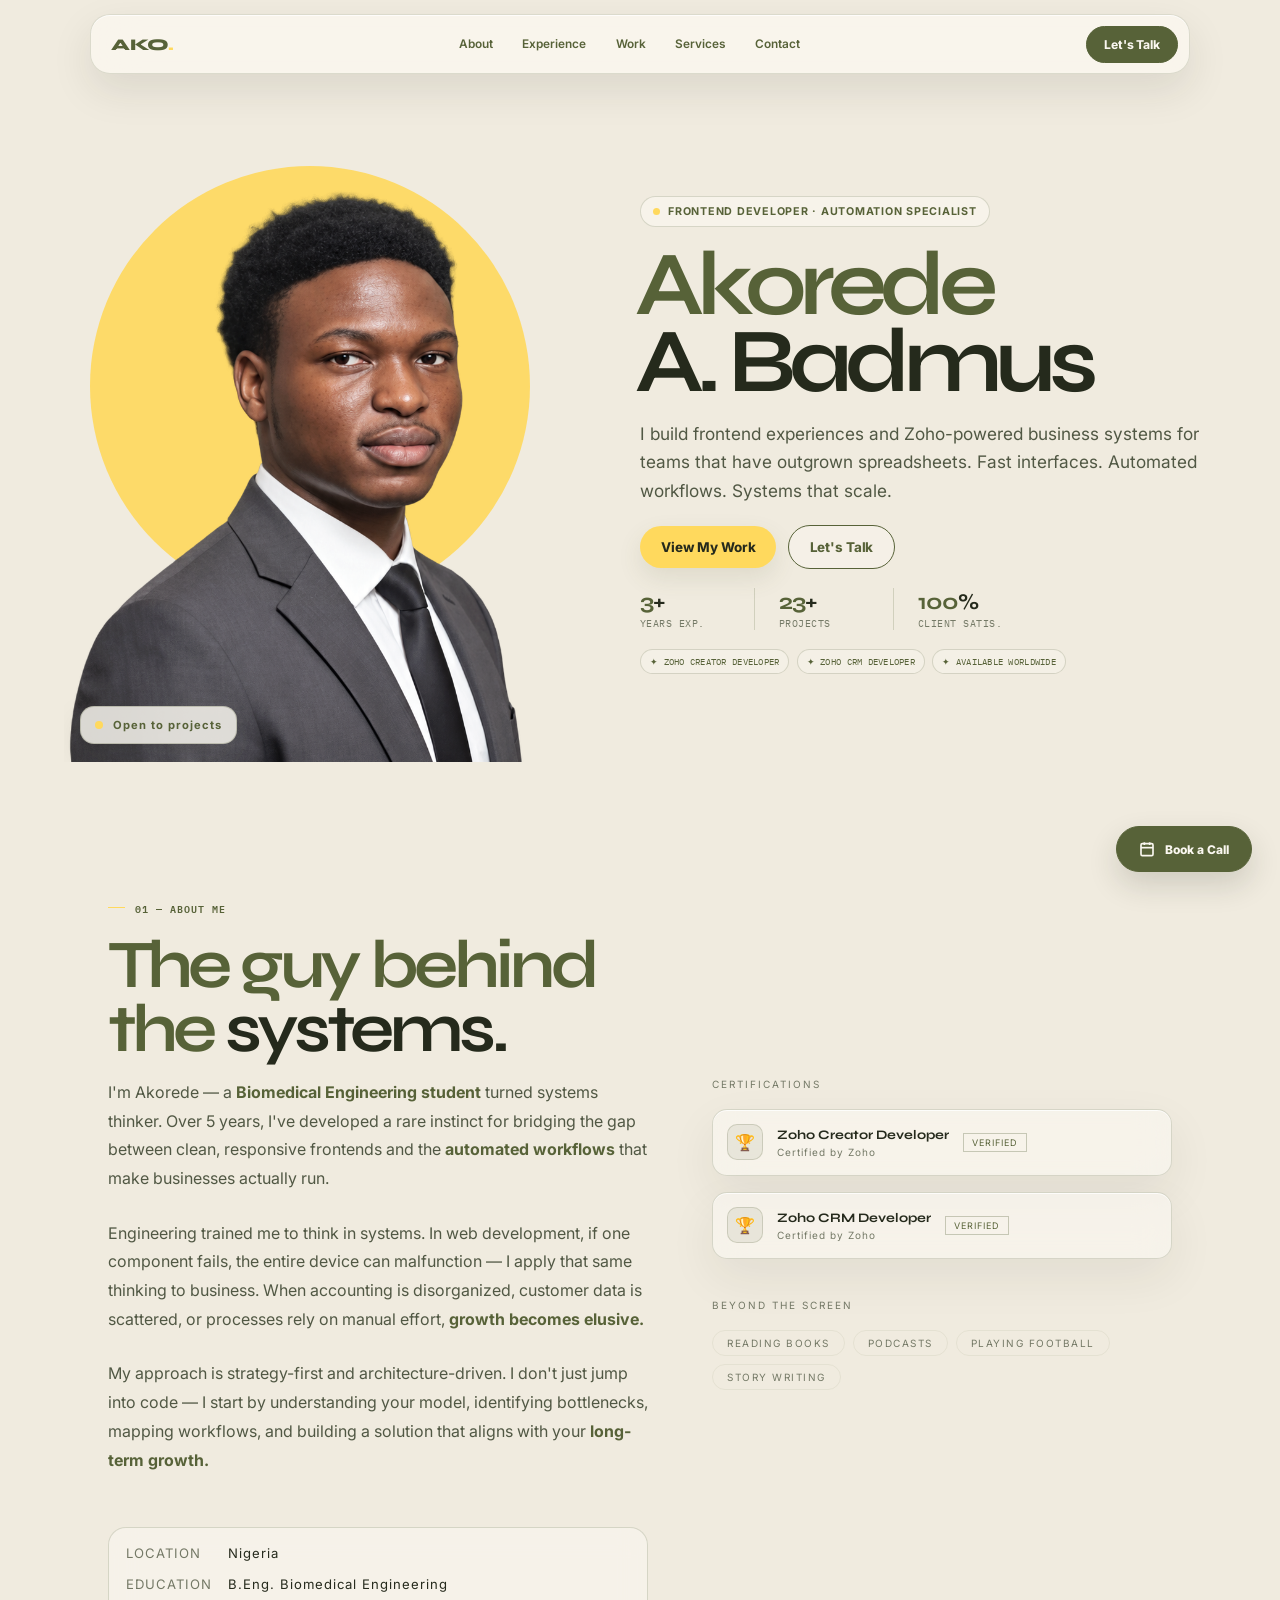
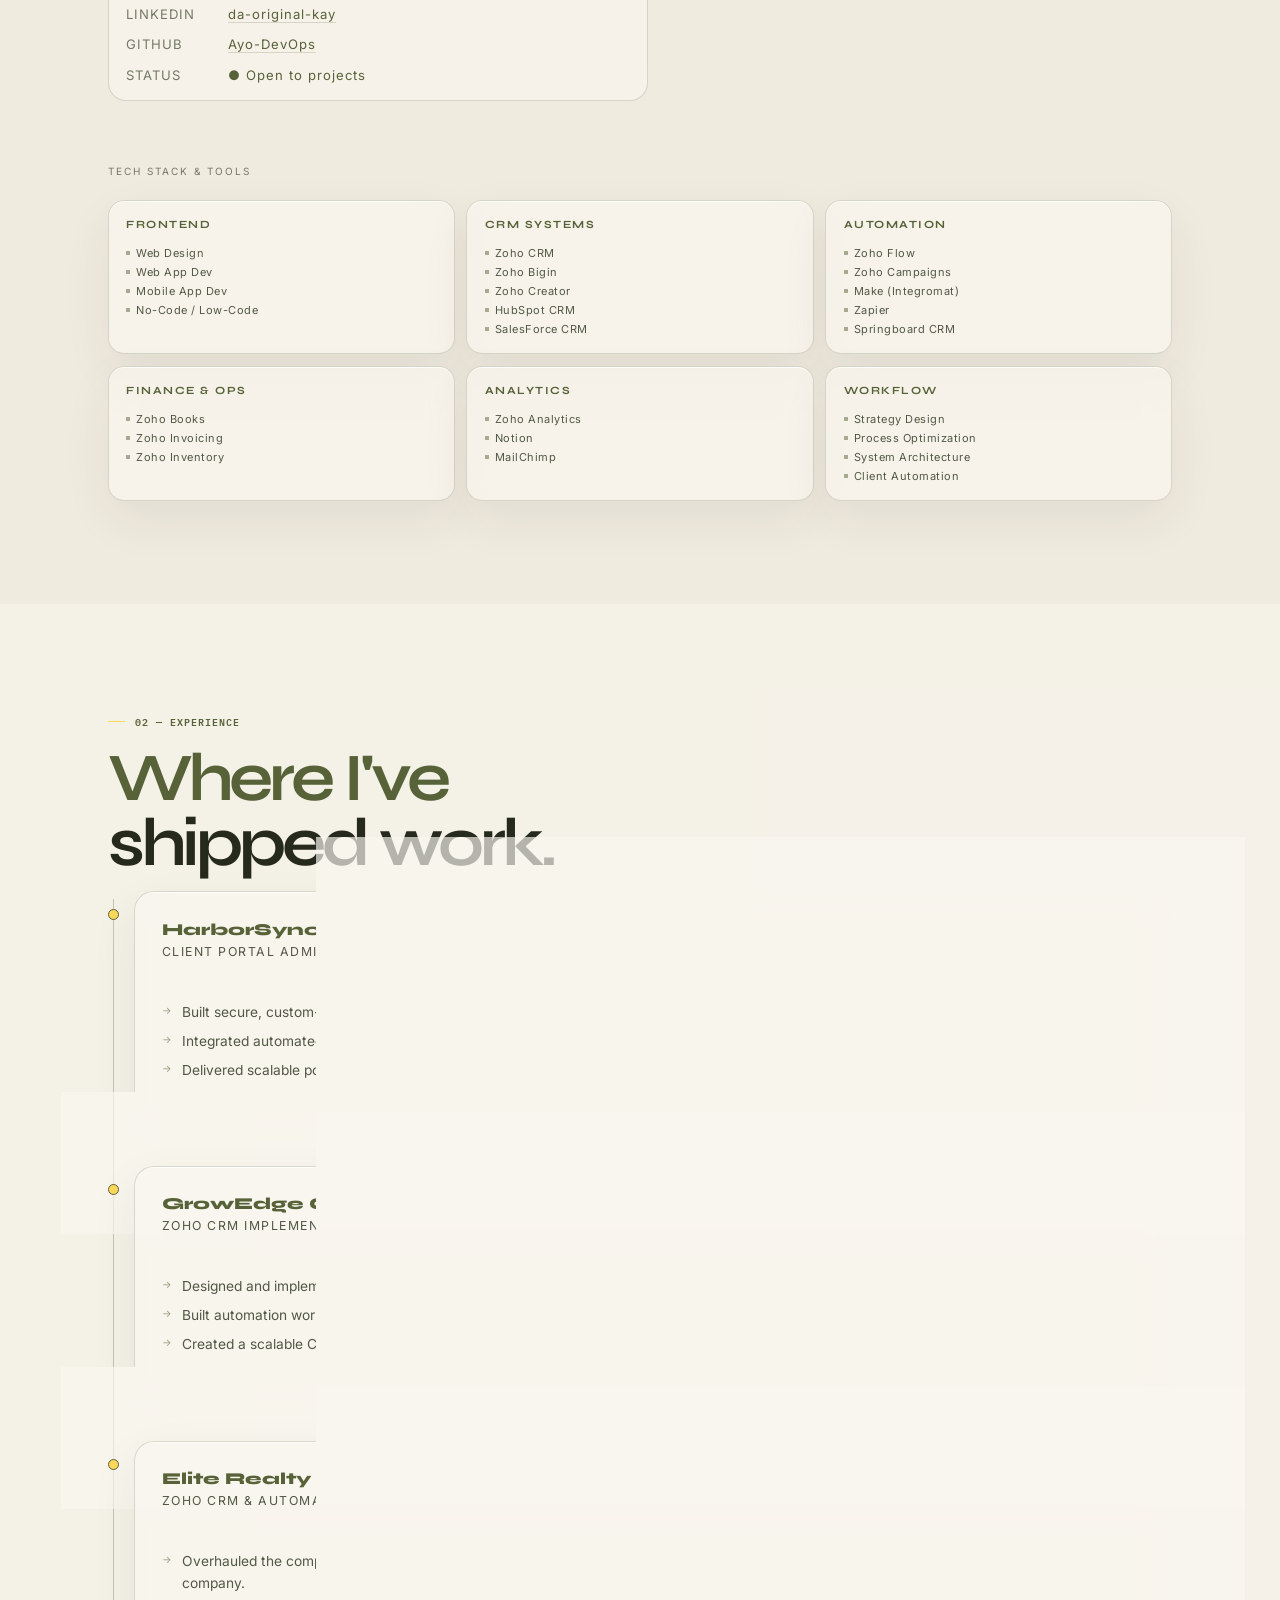
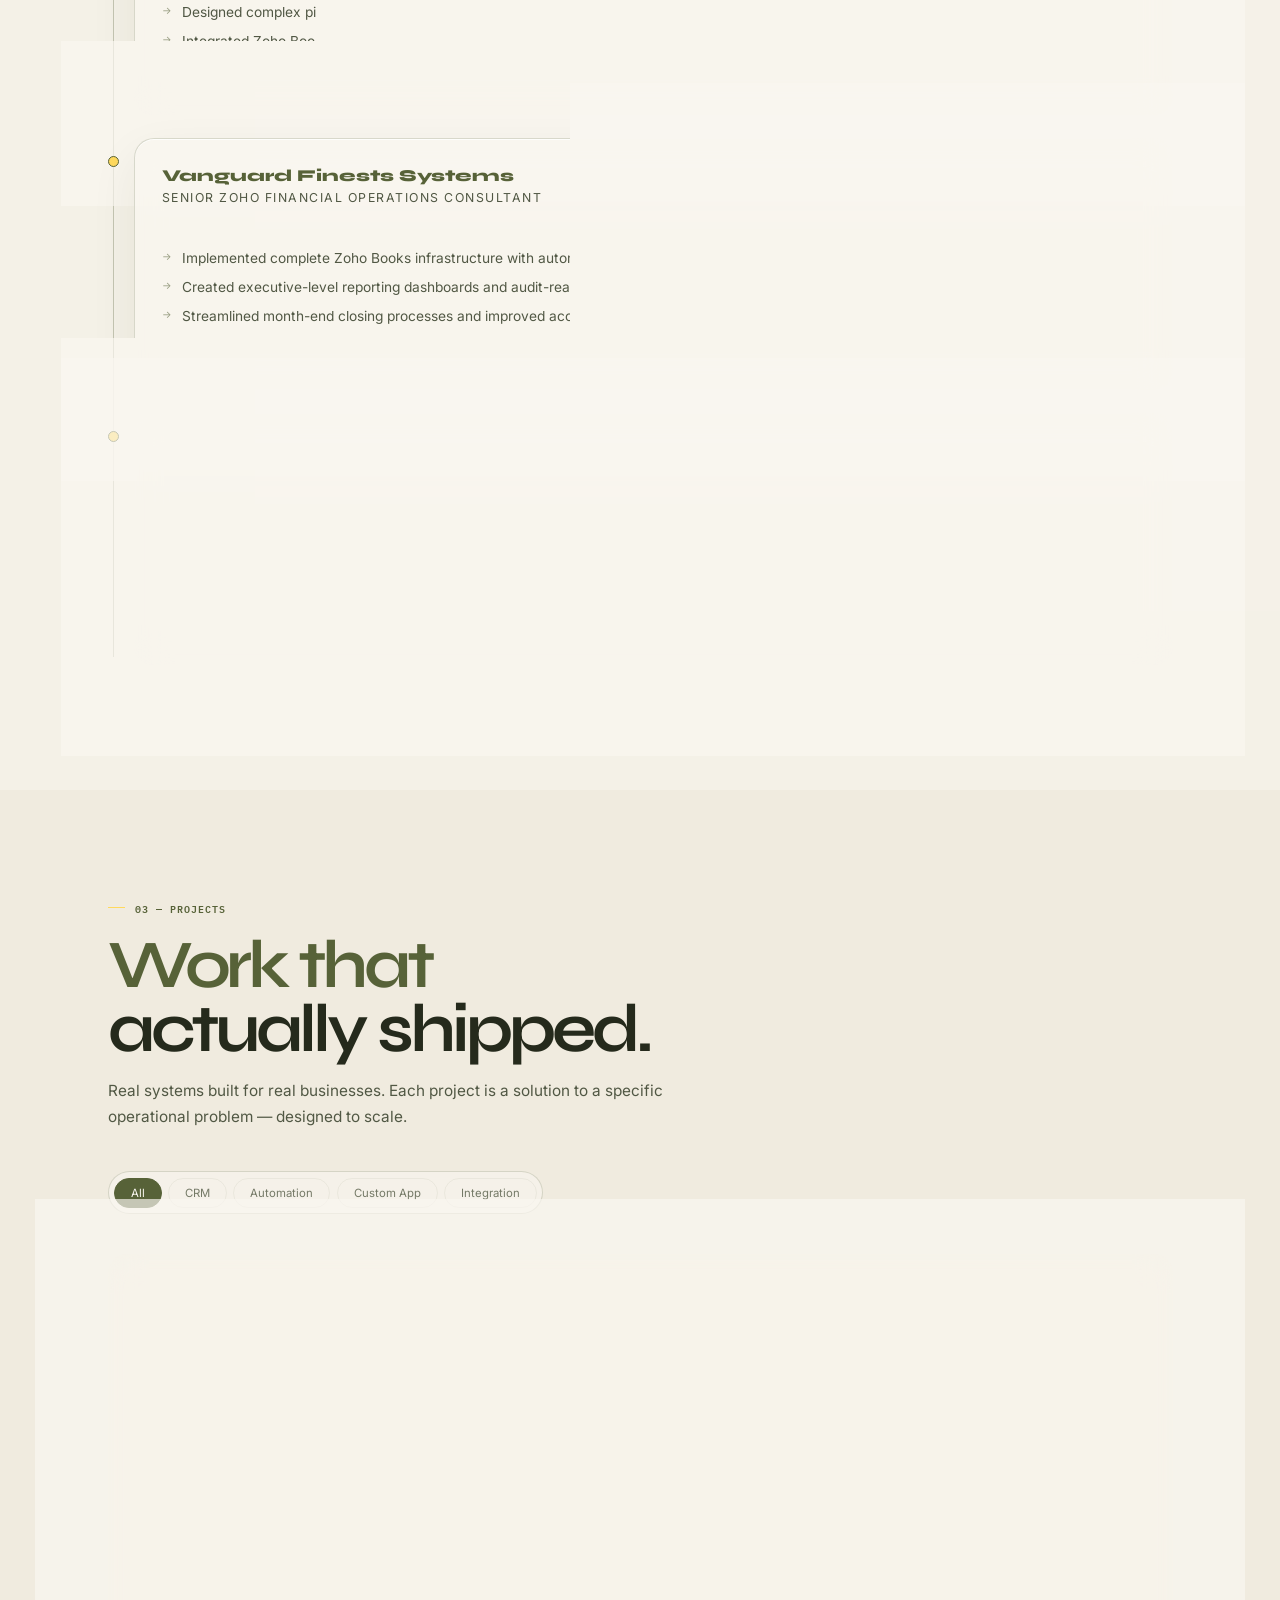
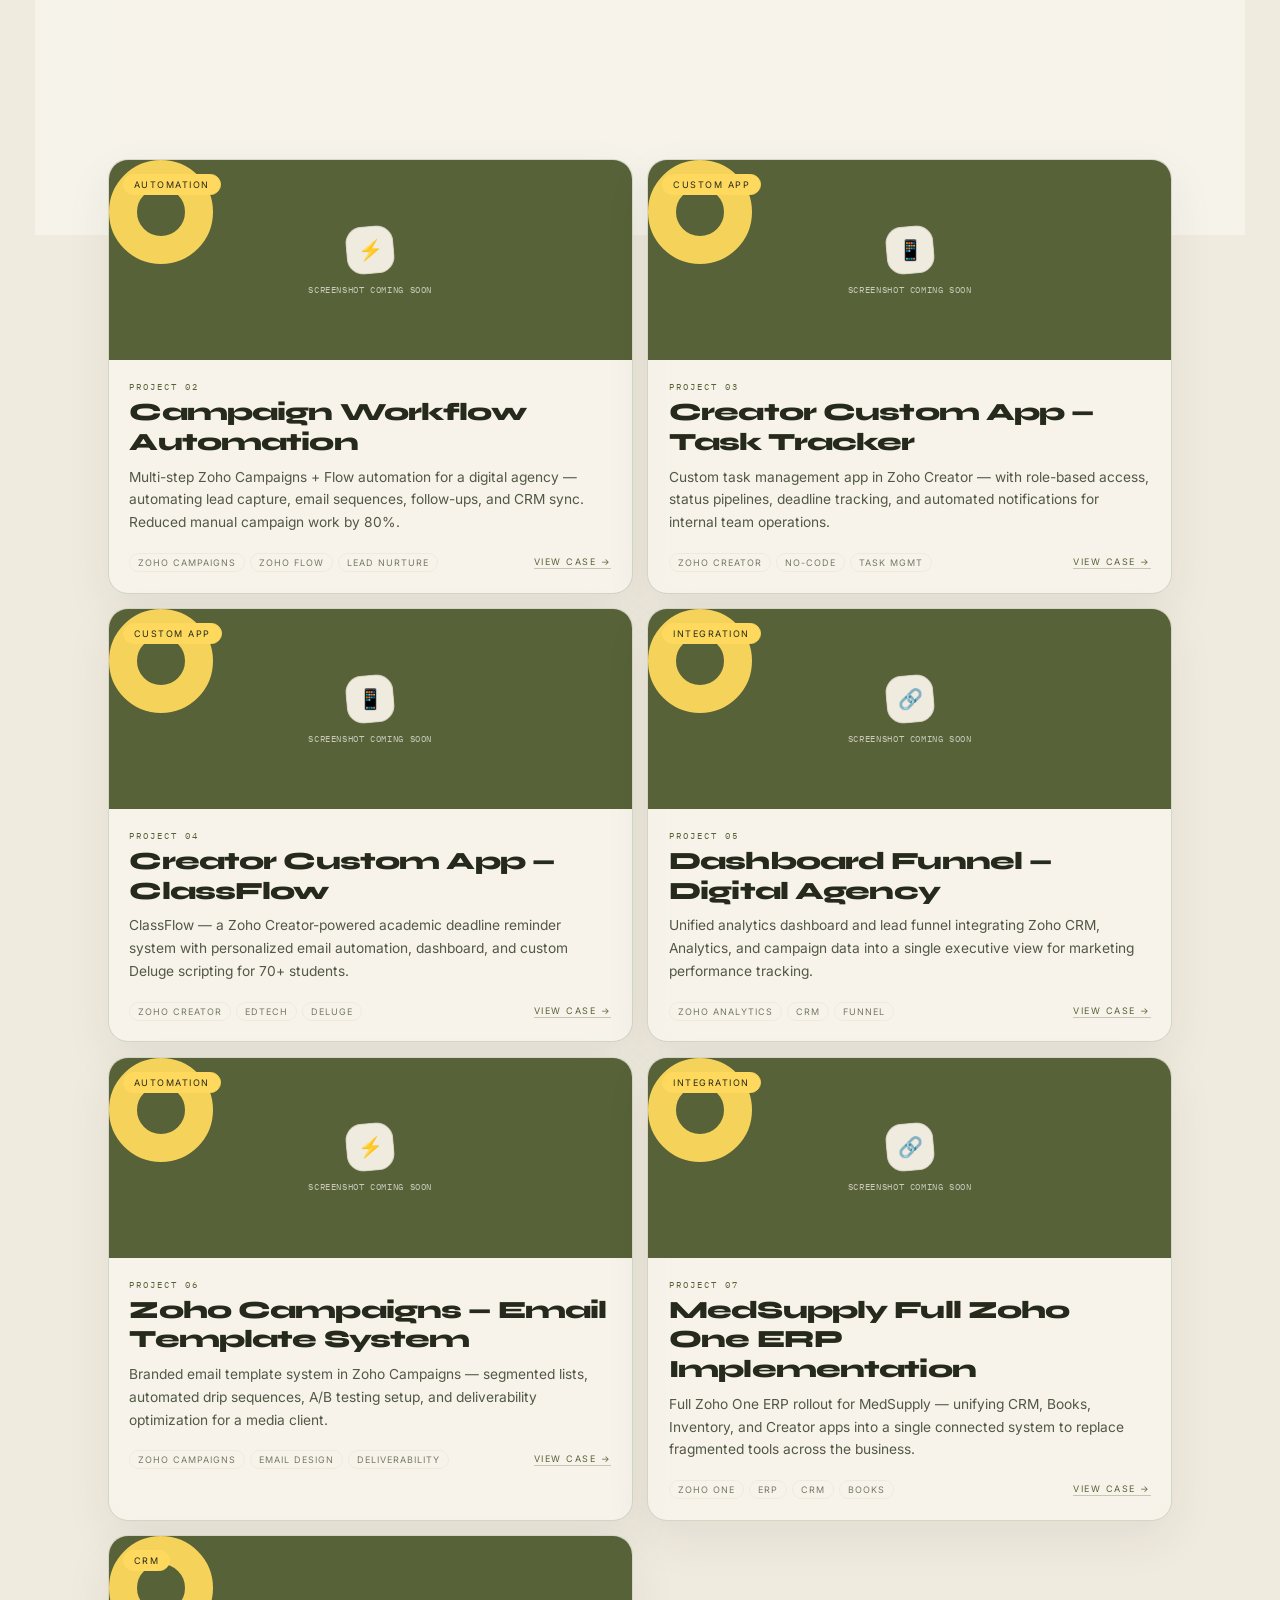
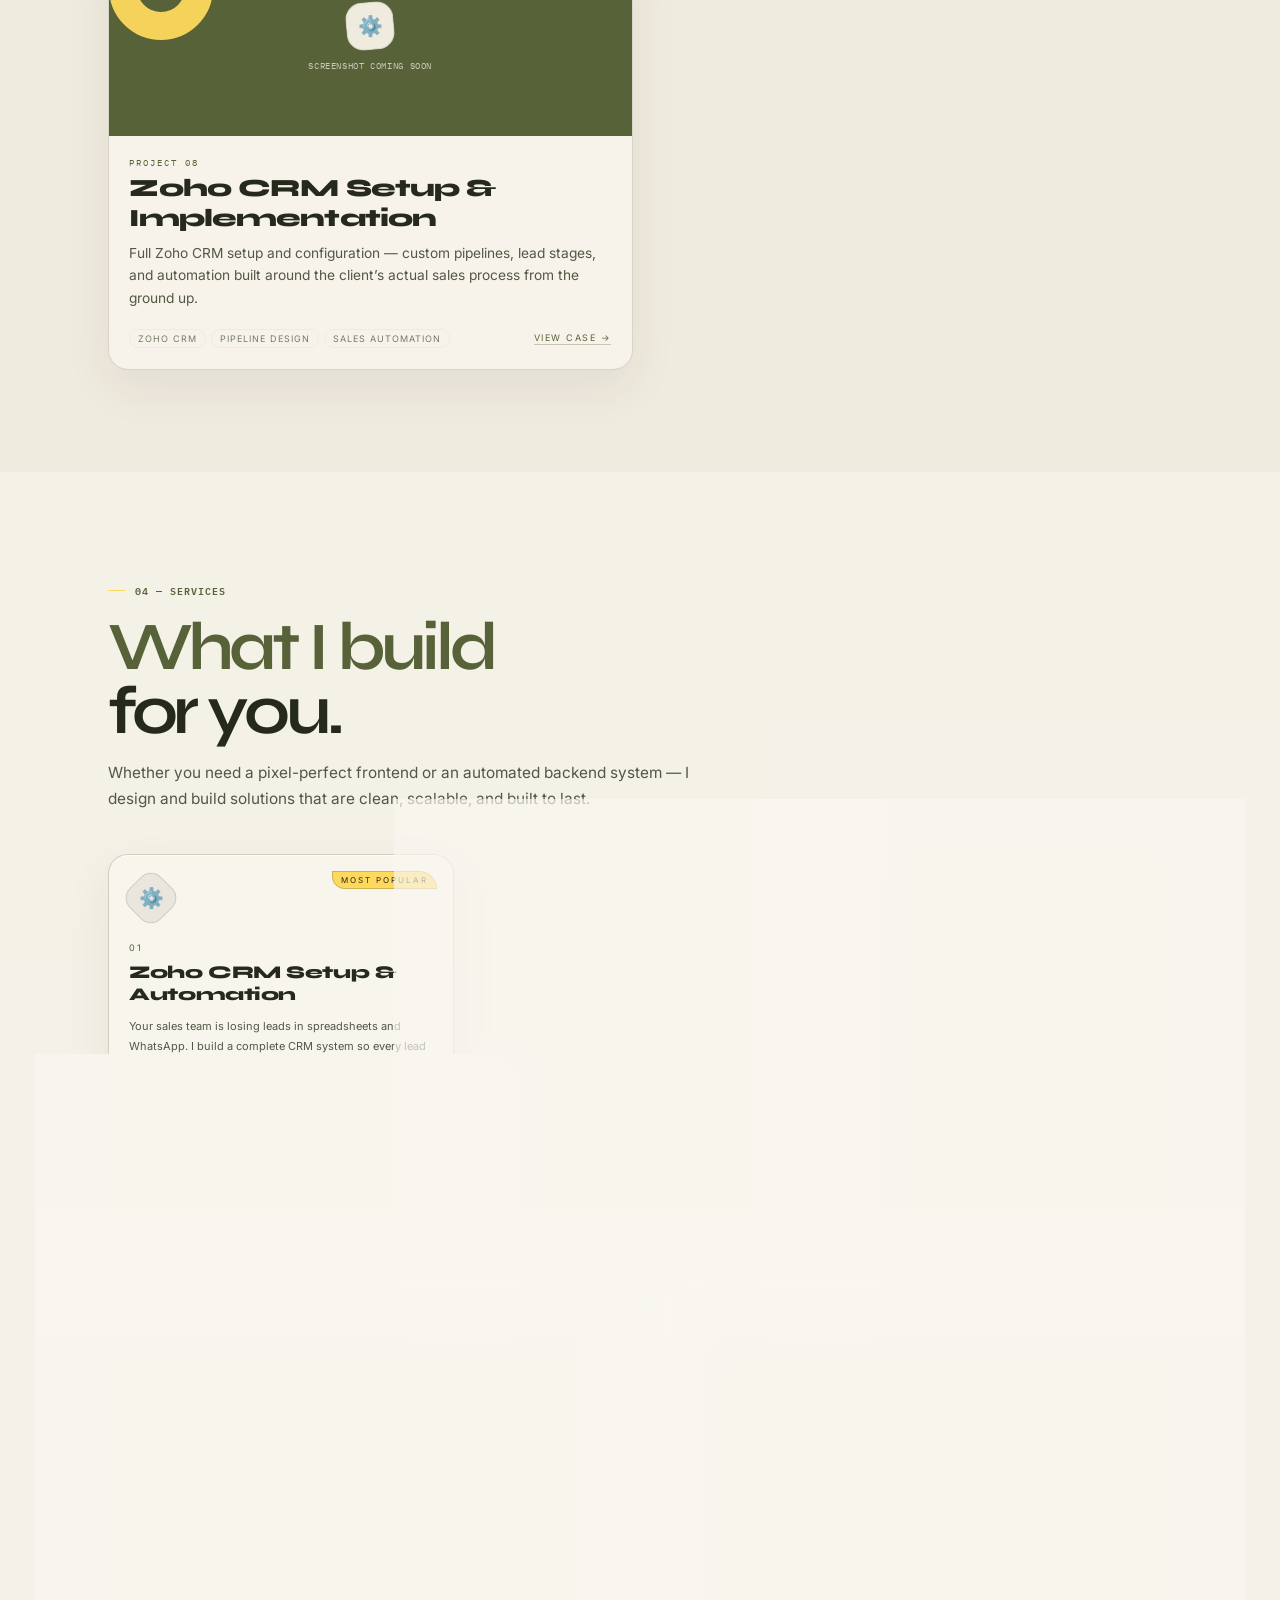
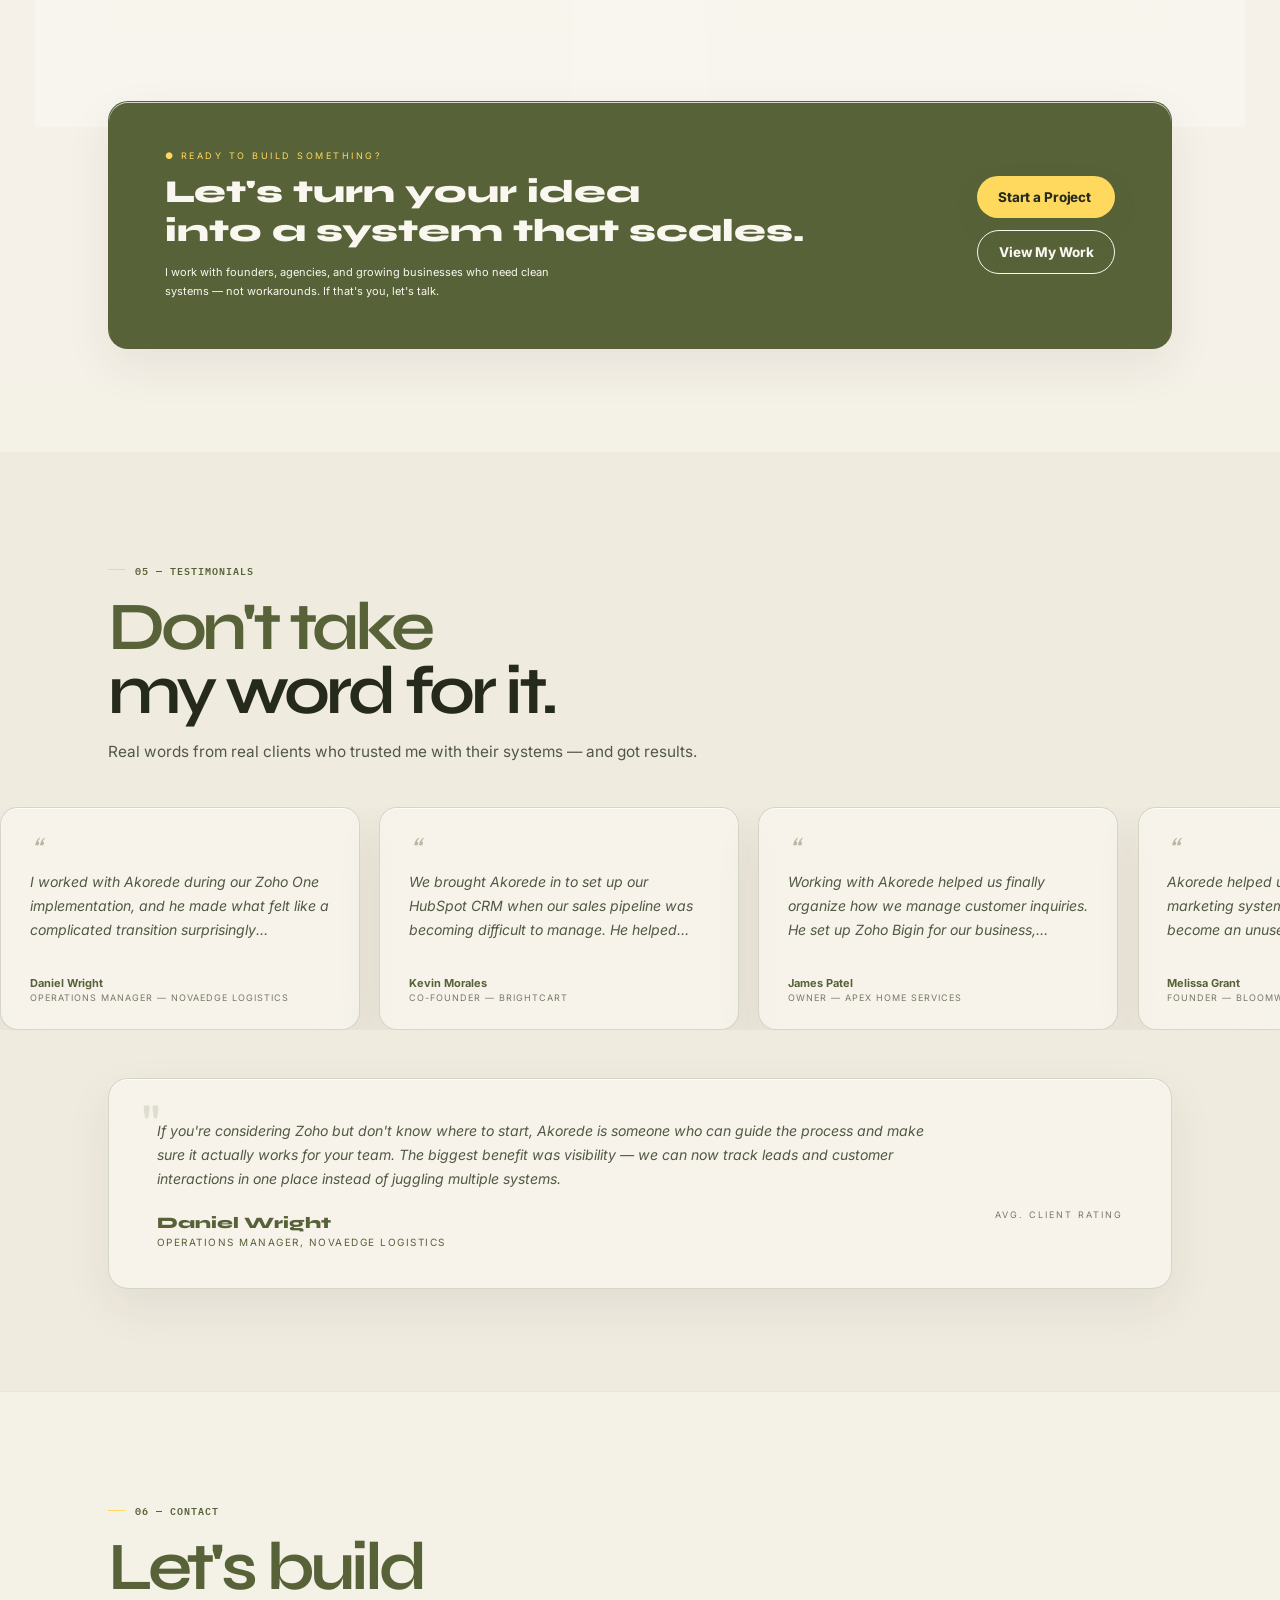
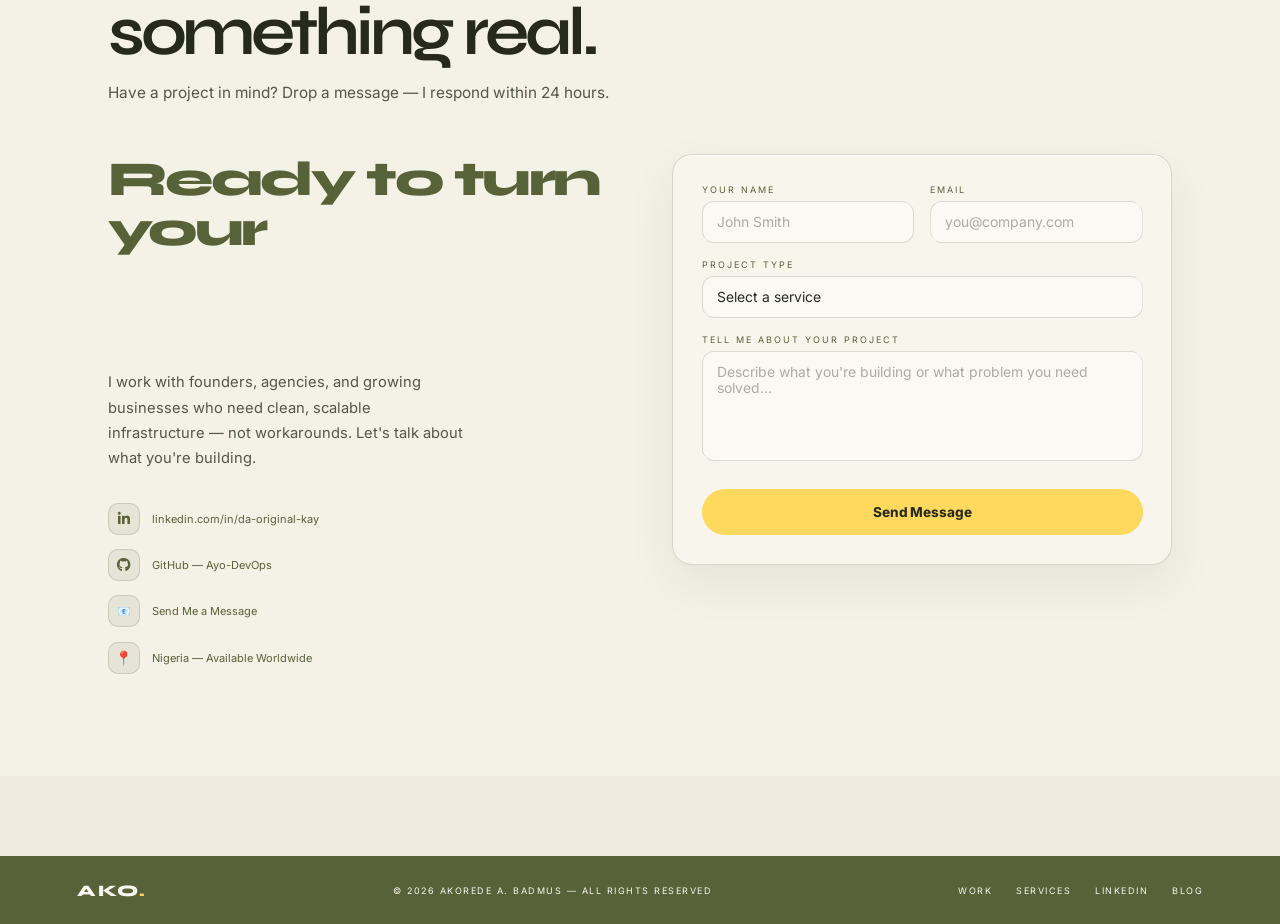
==== commit 6076fc11: "Update portfolio typography" ====
--- a/index.html
+++ b/index.html
@@ -26,7 +26,7 @@
 <meta name="twitter:description" content="I build frontend experiences and Zoho-powered business systems for teams that have outgrown spreadsheets.">
 <meta name="twitter:image" content="https://ayo-devops.github.io/assets/og-preview.jpg">
 <link rel="preconnect" href="https://fonts.googleapis.com">
-<link href="https://fonts.googleapis.com/css2?family=Space+Grotesk:wght@500;600;700&family=IBM+Plex+Mono:wght@400;500&family=Cormorant+Garamond:wght@300;400;600&display=swap" rel="stylesheet">
+<link href="https://fonts.googleapis.com/css2?family=Inter:wght@400;500;600;700&family=Syne:wght@500;600;700;800&family=IBM+Plex+Mono:wght@400;500&display=swap" rel="stylesheet">
 <link rel="icon" type="image/svg+xml" href="favicon.svg">
 <link rel="stylesheet" href="https://cdnjs.cloudflare.com/ajax/libs/font-awesome/6.5.1/css/all.min.css" integrity="sha512-DTOQO9RWCH3ppGqcWaEA1BIZOC6xxalwEsw9c2QQeAIftl+Vegovlnee1c9QX4TctnWMn13TZye+giMm8e2LwA==" crossorigin="anonymous" referrerpolicy="no-referrer" />
 <style>
@@ -53,7 +53,8 @@
   --cat-integration: #A87A1E; --cat-integration-rgb: 168,122,30;
   --img-grad-1: #E6EAE7; --img-grad-2: #DBE1DD;
   --grid-alpha: 0.05;
-  --font-display: 'Space Grotesk', sans-serif;
+  --font-display: 'Syne', sans-serif;
+  --font-body: 'Inter', sans-serif;
   --font-mono: 'IBM Plex Mono', monospace;
   color-scheme: light;
 }
--- a/revamp.css
+++ b/revamp.css
@@ -22,7 +22,7 @@
 
 *, *::before, *::after { background-image: none !important; }
 html { scroll-padding-top: 92px; }
-body { min-width: 320px; background: var(--ivory); color: var(--ink); font-family: var(--font-display),sans-serif; font-size: 16px; }
+body { min-width: 320px; background: var(--ivory); color: var(--ink); font-family: var(--font-body),sans-serif; font-size: 16px; }
 body::before, body::after, canvas#bg, .grid-overlay, .vignette, .scroll-hint { display: none; }
 .wrapper { max-width: 1180px; padding-inline: clamp(1.2rem,4.5vw,4.5rem); }
 section { isolation: isolate; }
@@ -38,10 +38,10 @@
 .nav-logo { position: relative; color: var(--olive); font-size: 1.02rem; letter-spacing: -.03em; }
 .nav-logo span { color: var(--yellow); }
 .nav-links { gap: .2rem; }
-.nav-links a { display: block; padding: 9px 13px; border-radius: 11px; color: var(--olive); font-family: var(--font-display); font-size: .74rem; font-weight: 650; letter-spacing: 0; text-transform: none; }
+.nav-links a { display: block; padding: 9px 13px; border-radius: 11px; color: var(--olive); font-family: var(--font-body); font-size: .74rem; font-weight: 600; letter-spacing: 0; text-transform: none; }
 .nav-links a:hover { color: var(--paper); background: var(--olive); }
 .theme-toggle { display: none; }
-.nav-cta,.btn-primary,.btn-secondary,.submit-btn { clip-path: none; border-radius: 999px; font-family: var(--font-display); letter-spacing: -.01em; text-transform: none; }
+.nav-cta,.btn-primary,.btn-secondary,.submit-btn { clip-path: none; border-radius: 999px; font-family: var(--font-body); letter-spacing: -.01em; text-transform: none; }
 .nav-cta { position: relative; padding: 10px 17px; border: 1px solid var(--olive); color: var(--paper); background: var(--olive); font-size: .76rem; font-weight: 750; }
 .nav-cta:hover { color: var(--ink); background: var(--yellow); border-color: var(--yellow); }
 
@@ -52,7 +52,7 @@
 .hero-tag::before { width: 7px; height: 7px; border-radius: 50%; background: var(--yellow); }
 .hero-name { margin-left: -.06em; color: var(--olive); font-family: var(--font-display),sans-serif; font-size: clamp(4rem,7.1vw,7rem); font-weight: 650; line-height: .85; letter-spacing: -.075em; }
 .hero-name span { display: block; color: var(--ink); background: transparent; -webkit-text-fill-color: currentColor; white-space: nowrap; animation: none; }
-.hero-sub { max-width: 600px; color: var(--text-soft); font-family: var(--font-display); font-size: clamp(1rem,1.35vw,1.14rem); line-height: 1.65; }
+.hero-sub { max-width: 600px; color: var(--text-soft); font-family: var(--font-body); font-size: clamp(1rem,1.35vw,1.14rem); line-height: 1.65; }
 .hero-ctas { gap: .7rem; }
 .btn-primary,.btn-secondary { padding: 13px 21px; font-size: .84rem; font-weight: 750; }
 .btn-primary { color: var(--ink); background: var(--yellow); box-shadow: 0 10px 24px rgba(87,98,56,.12); }
@@ -74,7 +74,7 @@
 .photo-img { position: absolute; inset: 0; width: 100%; height: 100%; max-width: none; border-radius: 0; clip-path: none; object-fit: cover; object-position: center 38%; background: transparent; filter: saturate(.9) contrast(1.03); }
 .hero-badge { left: 1rem; bottom: 1.1rem; padding: 11px 14px; border: 1px solid rgba(87,98,56,.25); border-radius: 14px; clip-path: none; background: rgba(250,247,240,.84); box-shadow: 0 14px 34px rgba(37,42,28,.13); backdrop-filter: blur(18px); }
 .badge-dot { background: var(--yellow); box-shadow: none; }
-.badge-text { color: var(--olive); font-family: var(--font-display); font-size: .7rem; font-weight: 700; }
+.badge-text { color: var(--olive); font-family: var(--font-body); font-size: .7rem; font-weight: 700; }
 
 #about,#experience,#projects,#services,#testimonials,#contact { padding: clamp(66px,8vw,104px) 0; }
 #experience,#services,#contact { background: rgba(250,247,240,.52); }
@@ -82,12 +82,12 @@
 .section-tag::before { width: 17px; background: var(--yellow); }
 .section-title { max-width: 800px; margin-bottom: 1rem; color: var(--olive); font-size: clamp(2.6rem,5.3vw,4.8rem); font-weight: 650; letter-spacing: -.06em; line-height: .95; }
 .section-title span { color: var(--ink); background: transparent; -webkit-text-fill-color: currentColor; }
-.section-sub { max-width: 620px; margin-bottom: 2.6rem; color: var(--text-soft); font-family: var(--font-display); font-size: .96rem; line-height: 1.7; }
+.section-sub { max-width: 620px; margin-bottom: 2.6rem; color: var(--text-soft); font-family: var(--font-body); font-size: .96rem; line-height: 1.7; }
 .about-grid { grid-template-columns: 1.08fr .92fr; gap: clamp(1.6rem,5vw,5rem); }
-.bio-text { color: var(--text-soft); font-family: var(--font-display); font-size: 1rem; line-height: 1.8; }
+.bio-text { color: var(--text-soft); font-family: var(--font-body); font-size: 1rem; line-height: 1.8; }
 .bio-text strong { color: var(--olive); font-weight: 700; }
 .about-details { padding: 1.1rem; border: 1px solid var(--olive-line); border-radius: 18px; background: rgba(250,247,240,.60); backdrop-filter: blur(14px); }
-.detail-row { font-family: var(--font-display); font-size: .82rem; }
+.detail-row { font-family: var(--font-body); font-size: .82rem; }
 .detail-value a { color: var(--olive); }
 
 .cert-card,.skill-cat,.exp-card,.project-card,.service-card,.tcard,.featured-testi,#contact-form,.cta-banner { border: 1px solid var(--olive-line); border-radius: 20px; clip-path: none; background: rgba(250,247,240,.68); box-shadow: 0 18px 48px rgba(37,42,28,.07), inset 0 1px rgba(255,255,255,.75); backdrop-filter: blur(17px) saturate(115%); -webkit-backdrop-filter: blur(17px) saturate(115%); }
@@ -111,11 +111,11 @@
 .role-title { color: var(--text-soft); font-size: .77rem; }
 .date-badge,.status-badge { border-radius: 999px; }
 .status-current { color: var(--ink); background: var(--yellow); border-color: var(--yellow); }
-.highlight { color: var(--text-soft); font-family: var(--font-display); font-size: .86rem; line-height: 1.6; }
+.highlight { color: var(--text-soft); font-family: var(--font-body); font-size: .86rem; line-height: 1.6; }
 .exp-tag { color: var(--olive); }
 
 .filter-row { gap: .4rem; padding: .32rem; width: fit-content; border: 1px solid var(--olive-line); border-radius: 999px; background: rgba(250,247,240,.56); }
-.filter-btn { border-radius: 999px; font-family: var(--font-display); font-size: .71rem; letter-spacing: 0; text-transform: none; }
+.filter-btn { border-radius: 999px; font-family: var(--font-body); font-size: .71rem; letter-spacing: 0; text-transform: none; }
 .filter-btn.active { color: var(--paper); background: var(--olive); border-color: var(--olive); box-shadow: none; }
 .projects-grid { gap: .9rem; }
 .project-card { overflow: hidden; transition: transform .3s ease,border-color .3s ease; }
@@ -130,7 +130,7 @@
 .card-body { padding: 1.3rem; }
 .card-num { color: var(--olive); font-family: var(--font-mono); }
 .card-title { color: var(--ink); font-size: clamp(1.2rem,2vw,1.55rem); letter-spacing: -.035em; }
-.card-desc { color: var(--text-soft); font-family: var(--font-display); font-size: .86rem; line-height: 1.65; }
+.card-desc { color: var(--text-soft); font-family: var(--font-body); font-size: .86rem; line-height: 1.65; }
 .result-num,.card-link { color: var(--olive); }
 
 .services-grid,.services-grid-bottom { gap: .8rem; }
@@ -138,7 +138,7 @@
 .service-icon { border-radius: 14px; background: var(--olive-soft); }
 .service-num { color: var(--olive); }
 .service-title { color: var(--ink); font-size: 1.12rem; letter-spacing: -.025em; }
-.service-desc,.service-item { color: var(--text-soft); font-family: var(--font-display); }
+.service-desc,.service-item { color: var(--text-soft); font-family: var(--font-body); }
 .service-item::before { background: var(--yellow); }
 .service-cta { color: var(--olive); }
 .featured-label { border-radius: 0 20px 0 14px; color: var(--ink); background: var(--yellow); }
@@ -149,7 +149,7 @@
 
 .marquee-wrapper { mask-image: none; }
 .tcard { border-radius: 18px; }
-.tcard-quote,.ft-quote { color: var(--text-soft); font-family: var(--font-display); font-size: .88rem; line-height: 1.7; }
+.tcard-quote,.ft-quote { color: var(--text-soft); font-family: var(--font-body); font-size: .88rem; line-height: 1.7; }
 .tcard-author,.ft-author,.ft-stat-num { color: var(--olive); }
 .featured-testi { overflow: hidden; }
 .featured-testi::after { display: none; }
@@ -157,17 +157,18 @@
 .contact-grid { gap: clamp(1.6rem,5vw,5rem); }
 .contact-tagline { color: var(--olive); font-size: clamp(1.9rem,3.8vw,3.1rem); letter-spacing: -.05em; line-height: 1.03; }
 .contact-tagline span { color: var(--ink); }
-.contact-desc { color: var(--text-soft); font-family: var(--font-display); font-size: .92rem; line-height: 1.7; }
-.contact-link-row { border-radius: 13px; color: var(--olive); font-family: var(--font-display); }
+.contact-desc { color: var(--text-soft); font-family: var(--font-body); font-size: .92rem; line-height: 1.7; }
+.contact-link-row { border-radius: 13px; color: var(--olive); font-family: var(--font-body); }
 .contact-link-icon { border-radius: 10px; color: var(--olive); background: var(--olive-soft); }
 #contact-form { padding: clamp(1.2rem,2.6vw,1.8rem); }
-label { color: var(--olive); font-family: var(--font-display); }
-input,select,textarea { border-radius: 12px; border-color: var(--olive-line); color: var(--ink); background: rgba(255,255,255,.40); font-family: var(--font-display); font-size: .87rem; }
+label { color: var(--olive); font-family: var(--font-body); }
+input,select,textarea { border-radius: 12px; border-color: var(--olive-line); color: var(--ink); background: rgba(255,255,255,.40); font-family: var(--font-body); font-size: .87rem; }
 input:focus,select:focus,textarea:focus { border-color: var(--olive); box-shadow: 0 0 0 4px var(--olive-soft); }
 .submit-btn { color: var(--ink); background: var(--yellow); font-weight: 750; box-shadow: none; }
 .submit-btn:hover { color: var(--paper); background: var(--olive); }
 footer { padding-block: 1.5rem; border-top-color: var(--olive-line); background: var(--olive); }
-.footer-logo,.footer-copy,.footer-links a { color: var(--paper); font-family: var(--font-display); }
+.footer-logo { color: var(--paper); font-family: var(--font-display); }
+.footer-copy,.footer-links a { color: var(--paper); font-family: var(--font-body); }
 .footer-logo span { color: var(--yellow); }
 
 .mobile-menu { background: rgba(240,235,223,.96); backdrop-filter: blur(25px); }
@@ -175,7 +176,7 @@
 .mobile-menu a { position: relative; color: var(--olive); font-family: var(--font-display); font-size: clamp(1.5rem,8vw,2.3rem); font-weight: 650; letter-spacing: -.035em; text-transform: none; }
 .mobile-menu-close { top: 28px; right: 28px; color: var(--olive); border-color: var(--olive-line); background: var(--paper); }
 body:has(.mobile-menu.open) .cal-float { display: none !important; }
-.cal-float { border: 1px solid var(--olive) !important; border-radius: 999px !important; clip-path: none !important; color: var(--paper) !important; background: var(--olive) !important; box-shadow: 0 13px 30px rgba(37,42,28,.16) !important; font-family: var(--font-display) !important; letter-spacing: 0 !important; text-transform: none !important; animation: none !important; }
+.cal-float { border: 1px solid var(--olive) !important; border-radius: 999px !important; clip-path: none !important; color: var(--paper) !important; background: var(--olive) !important; box-shadow: 0 13px 30px rgba(37,42,28,.16) !important; font-family: var(--font-body) !important; letter-spacing: 0 !important; text-transform: none !important; animation: none !important; }
 .cal-float:hover { color: var(--ink) !important; background: var(--yellow) !important; }
 
 @media (max-width:980px) {
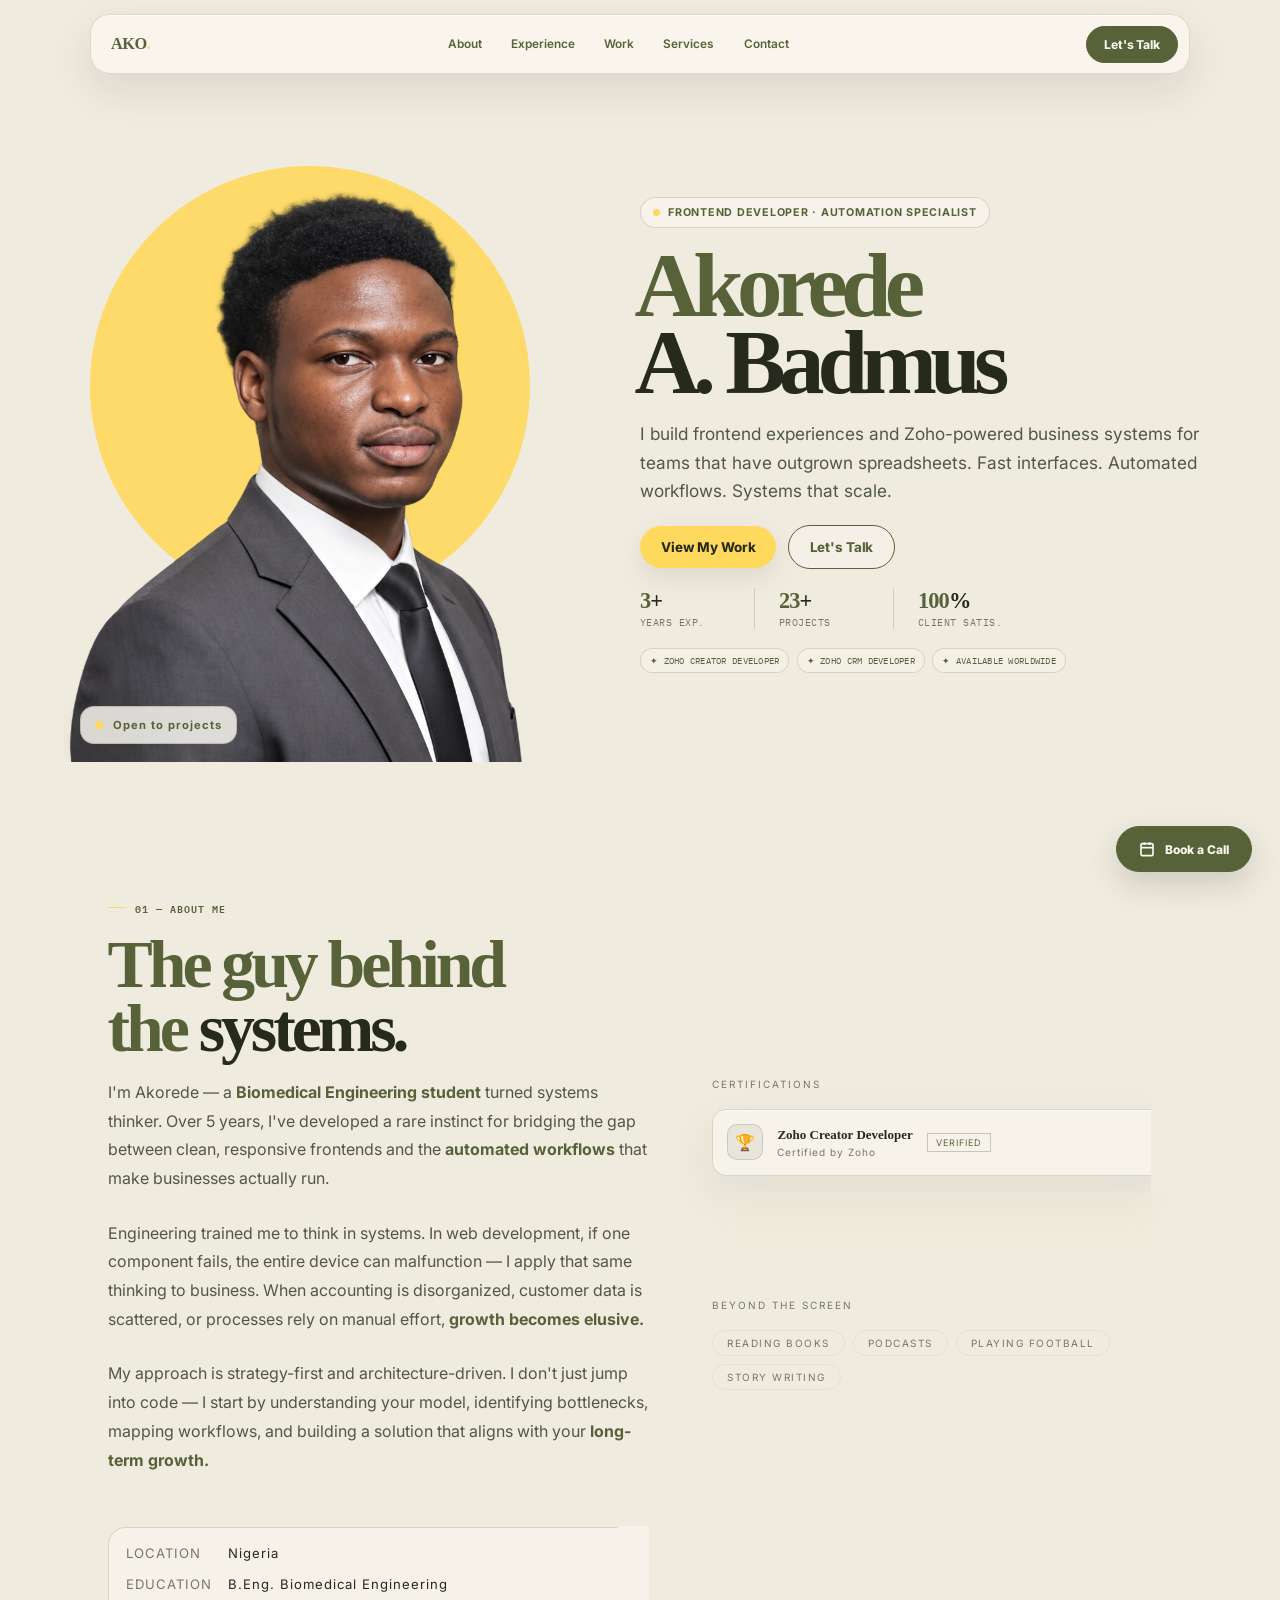
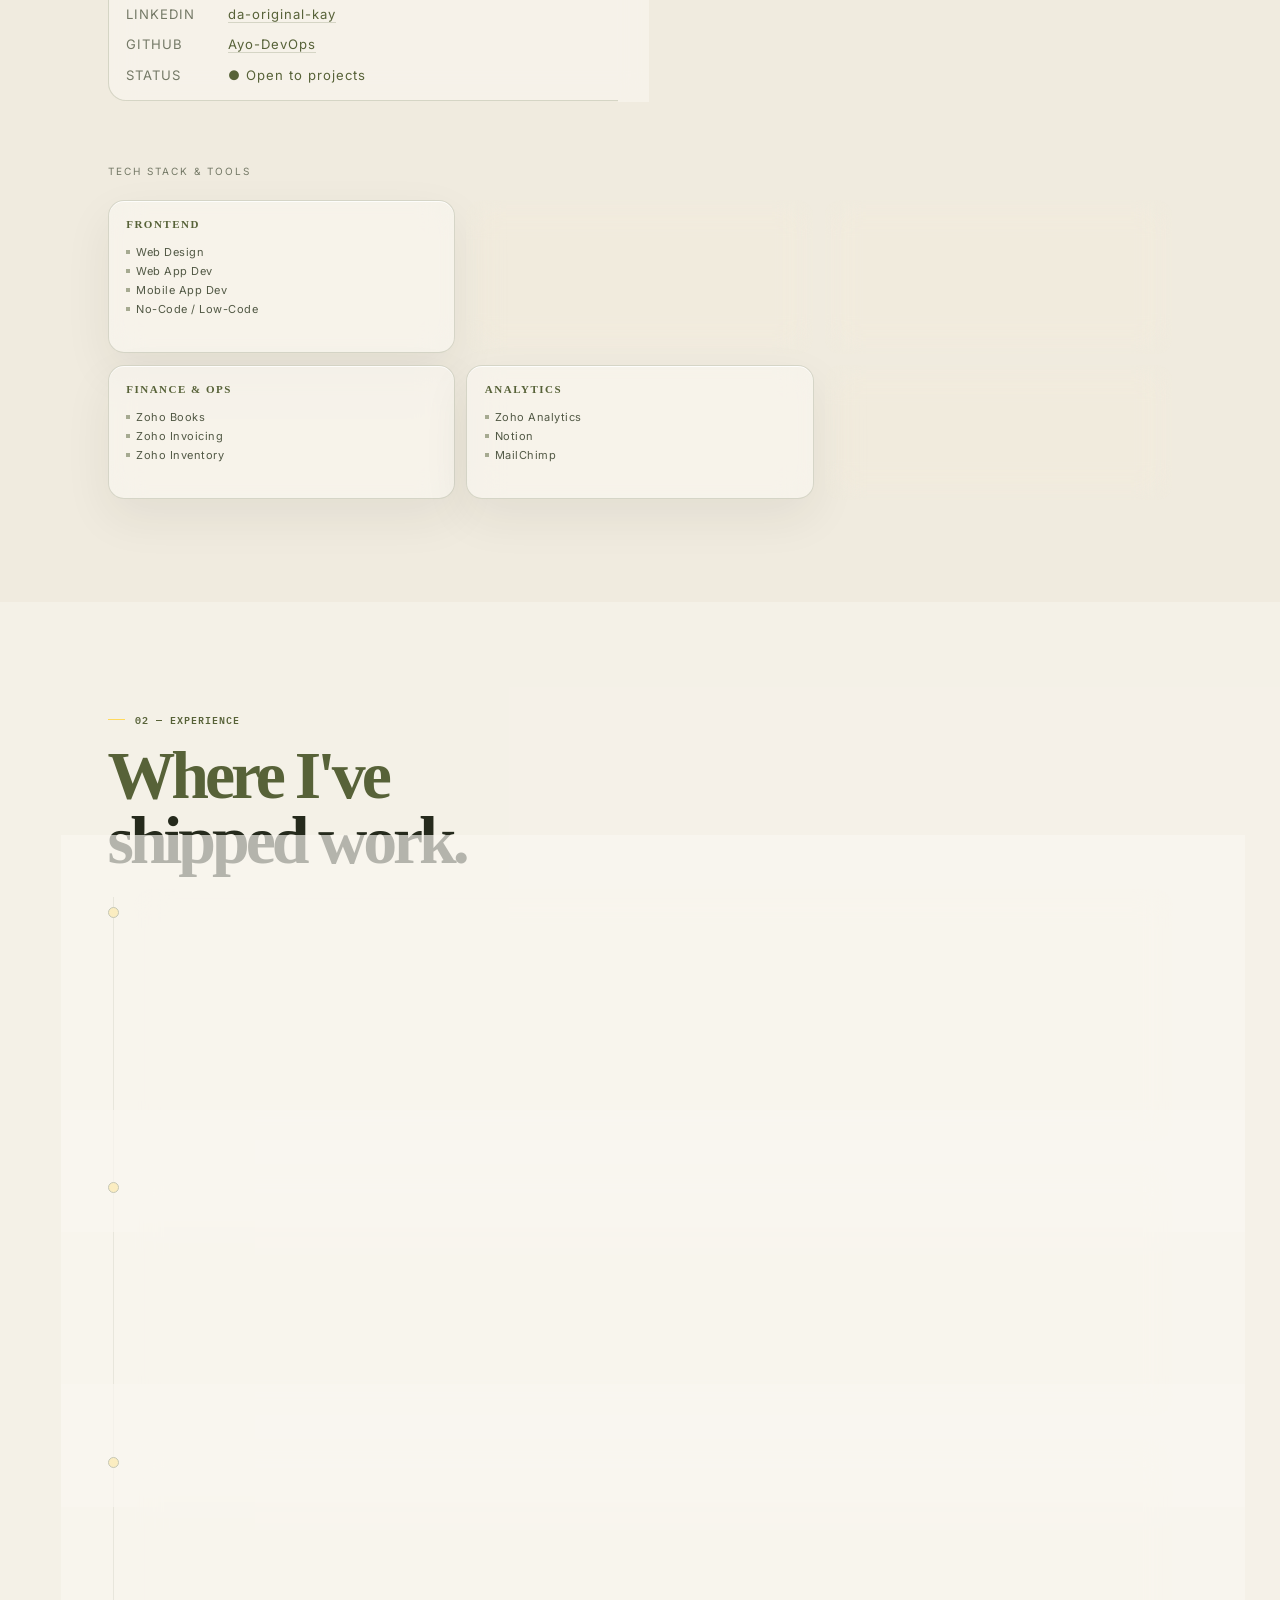
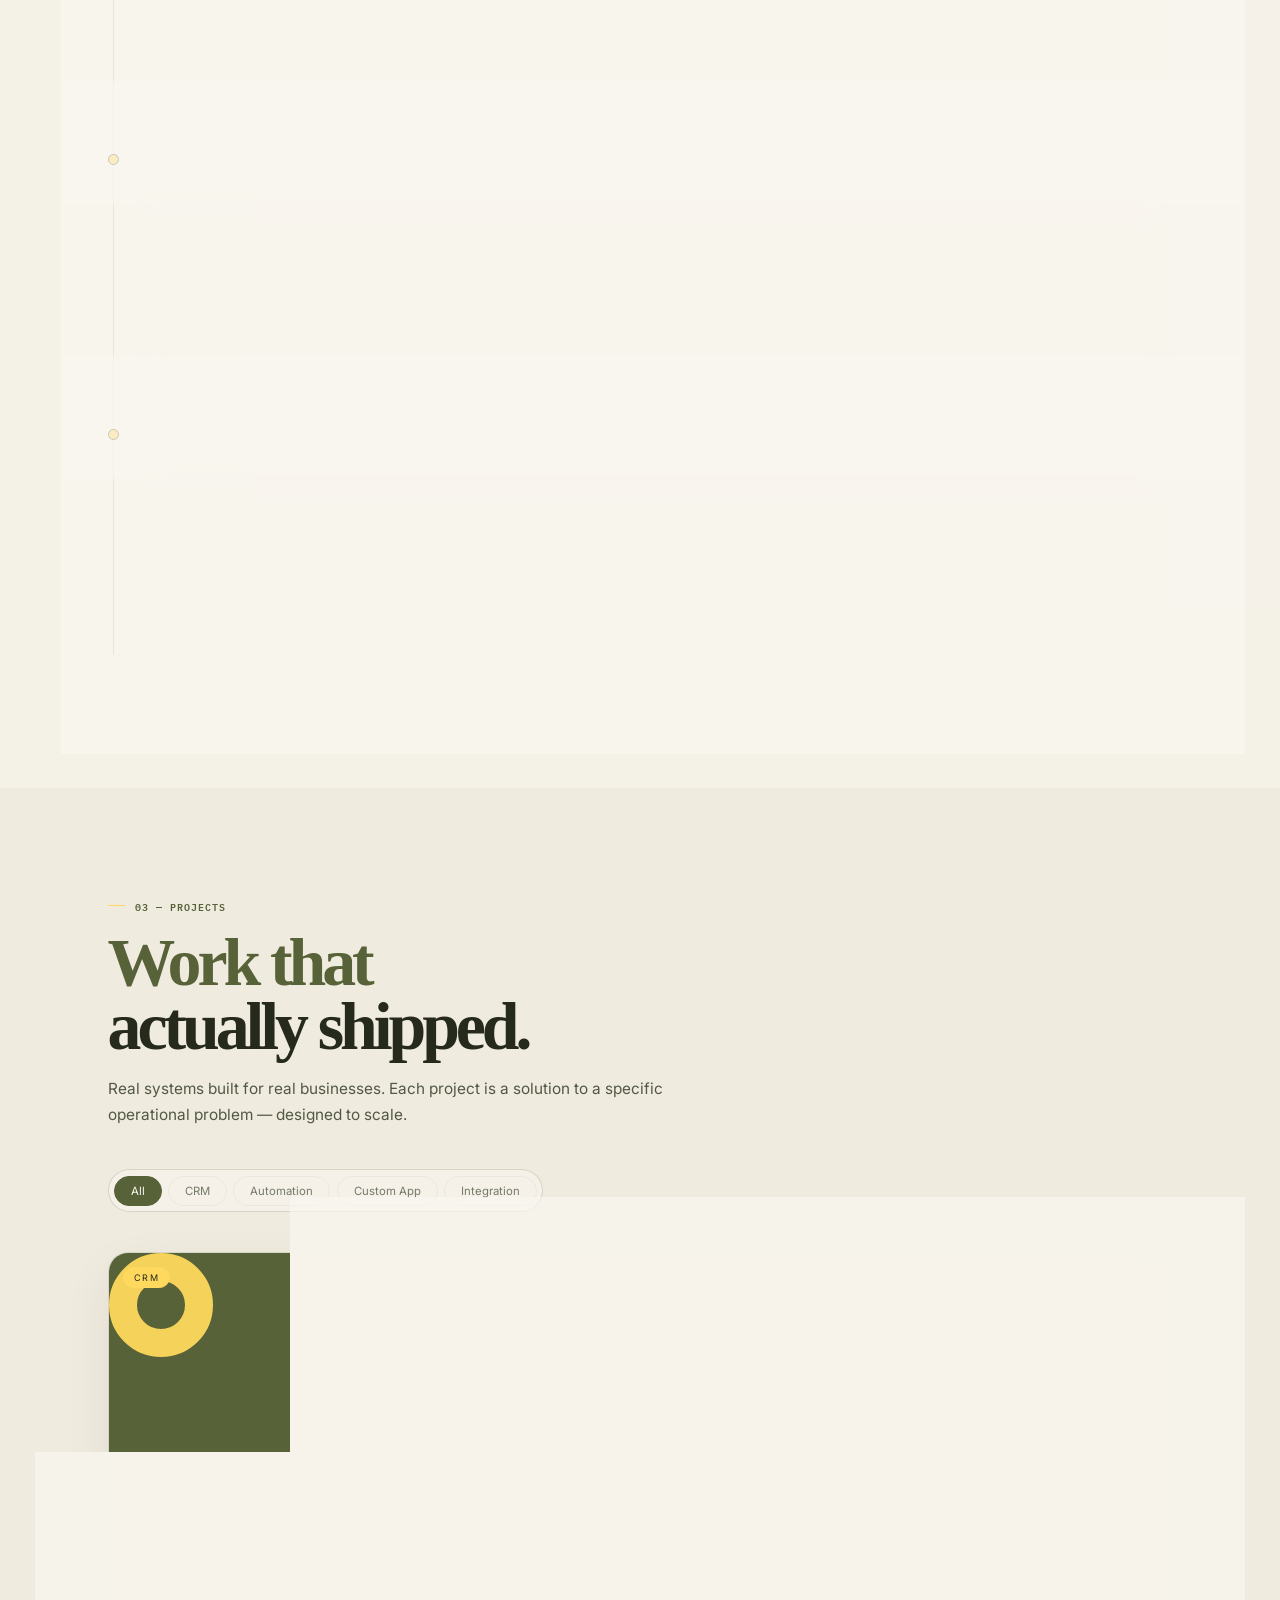
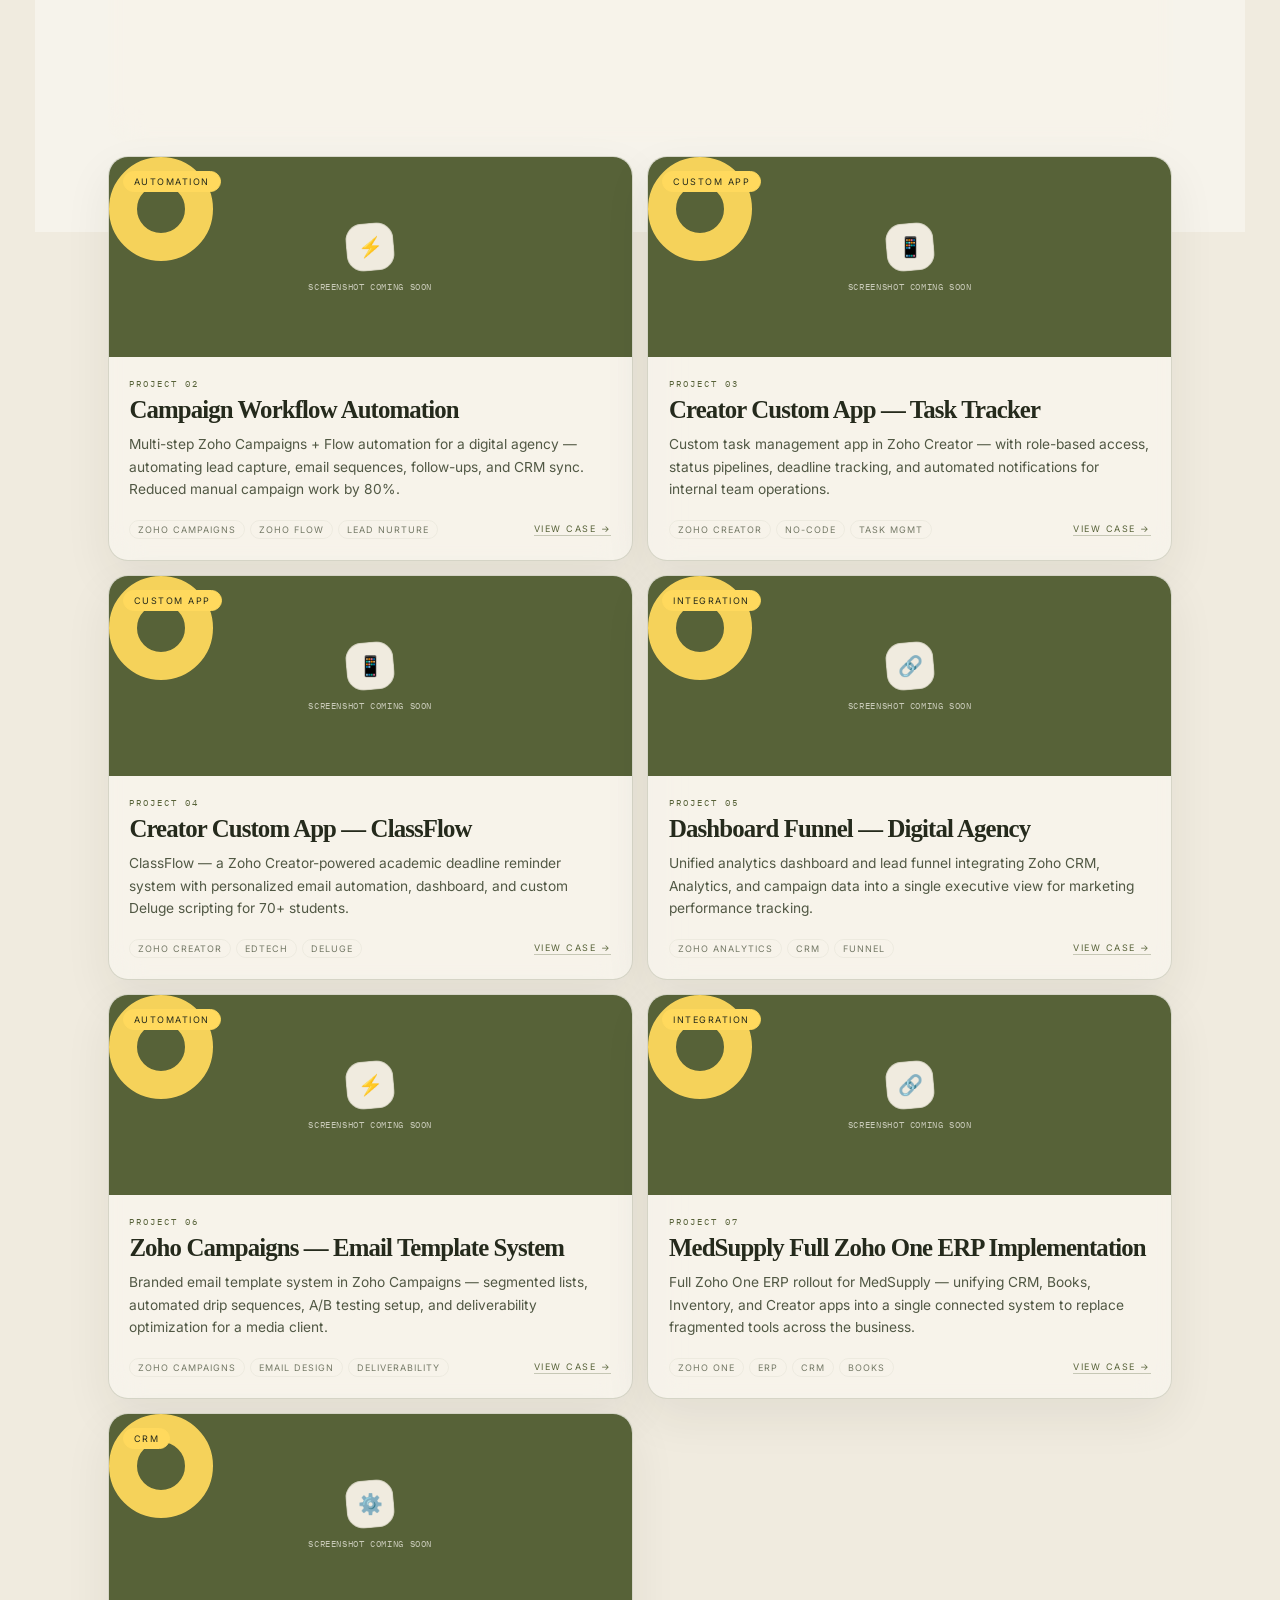
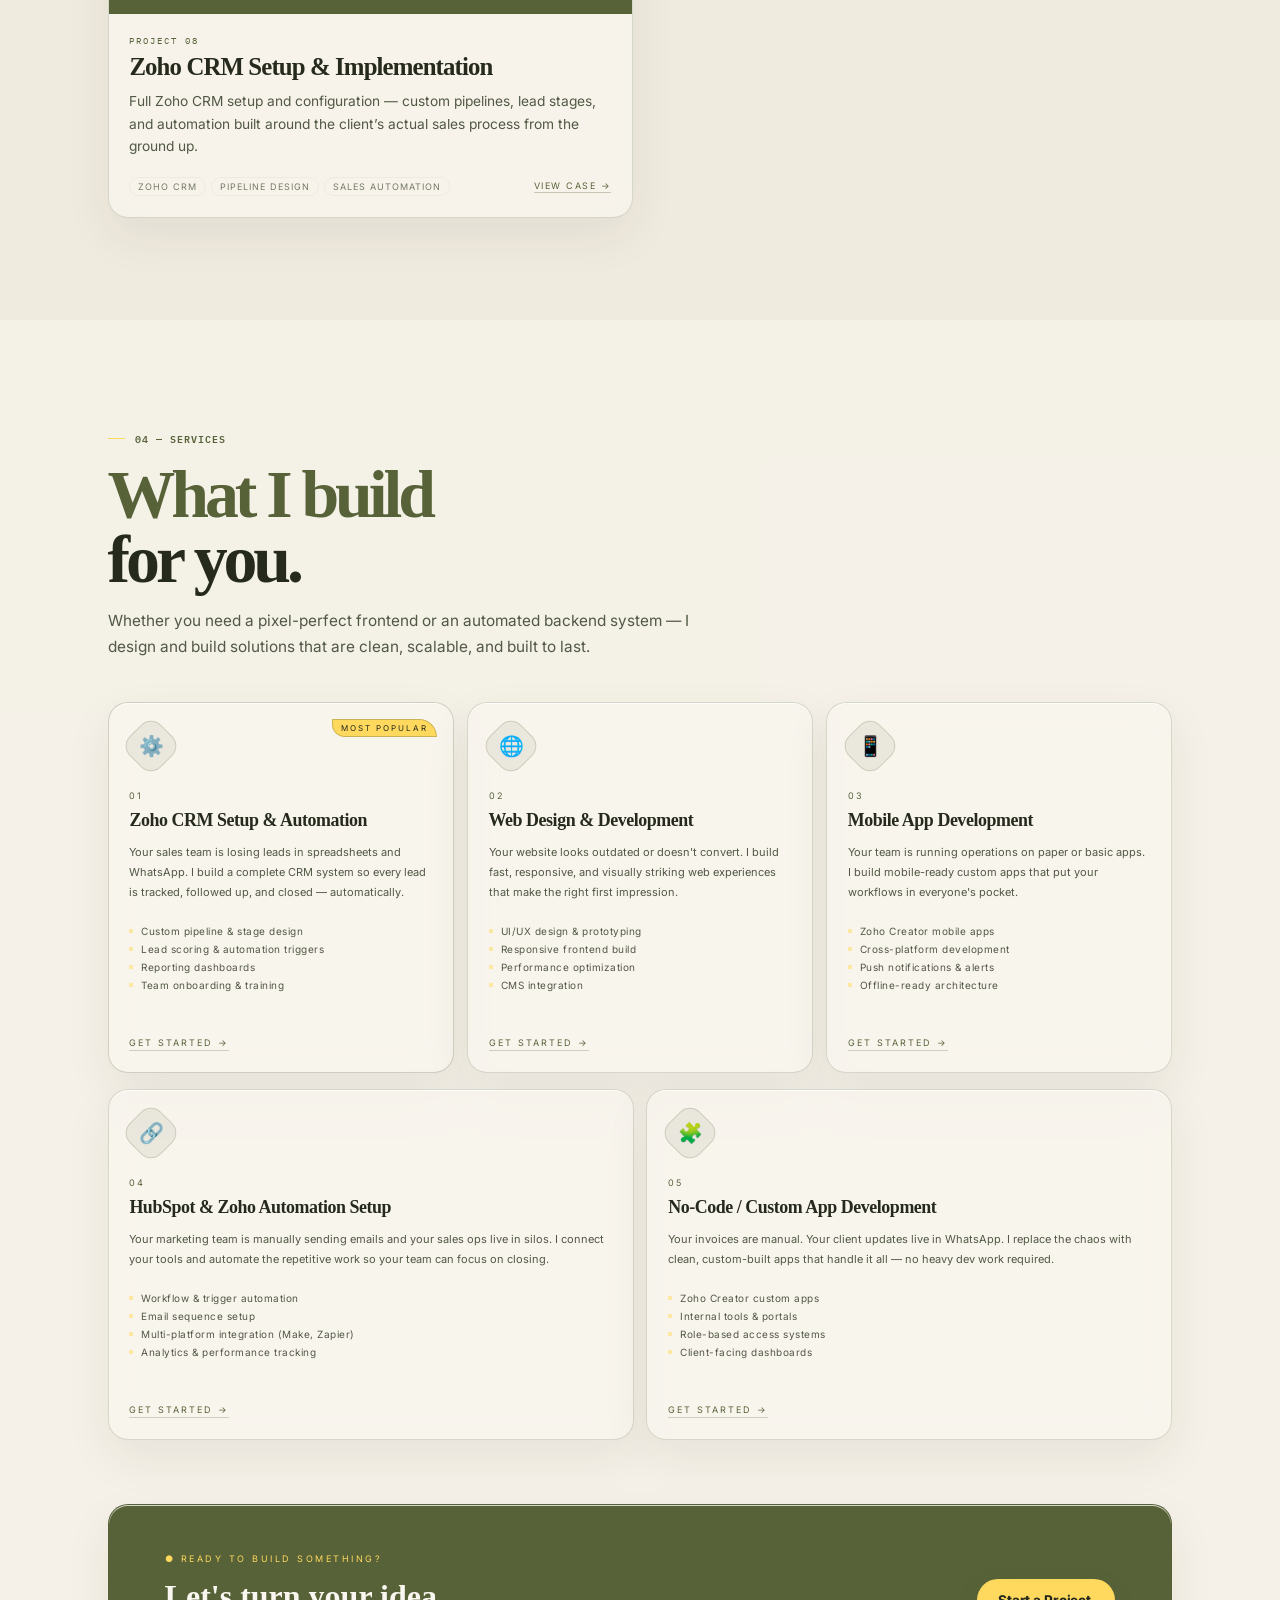
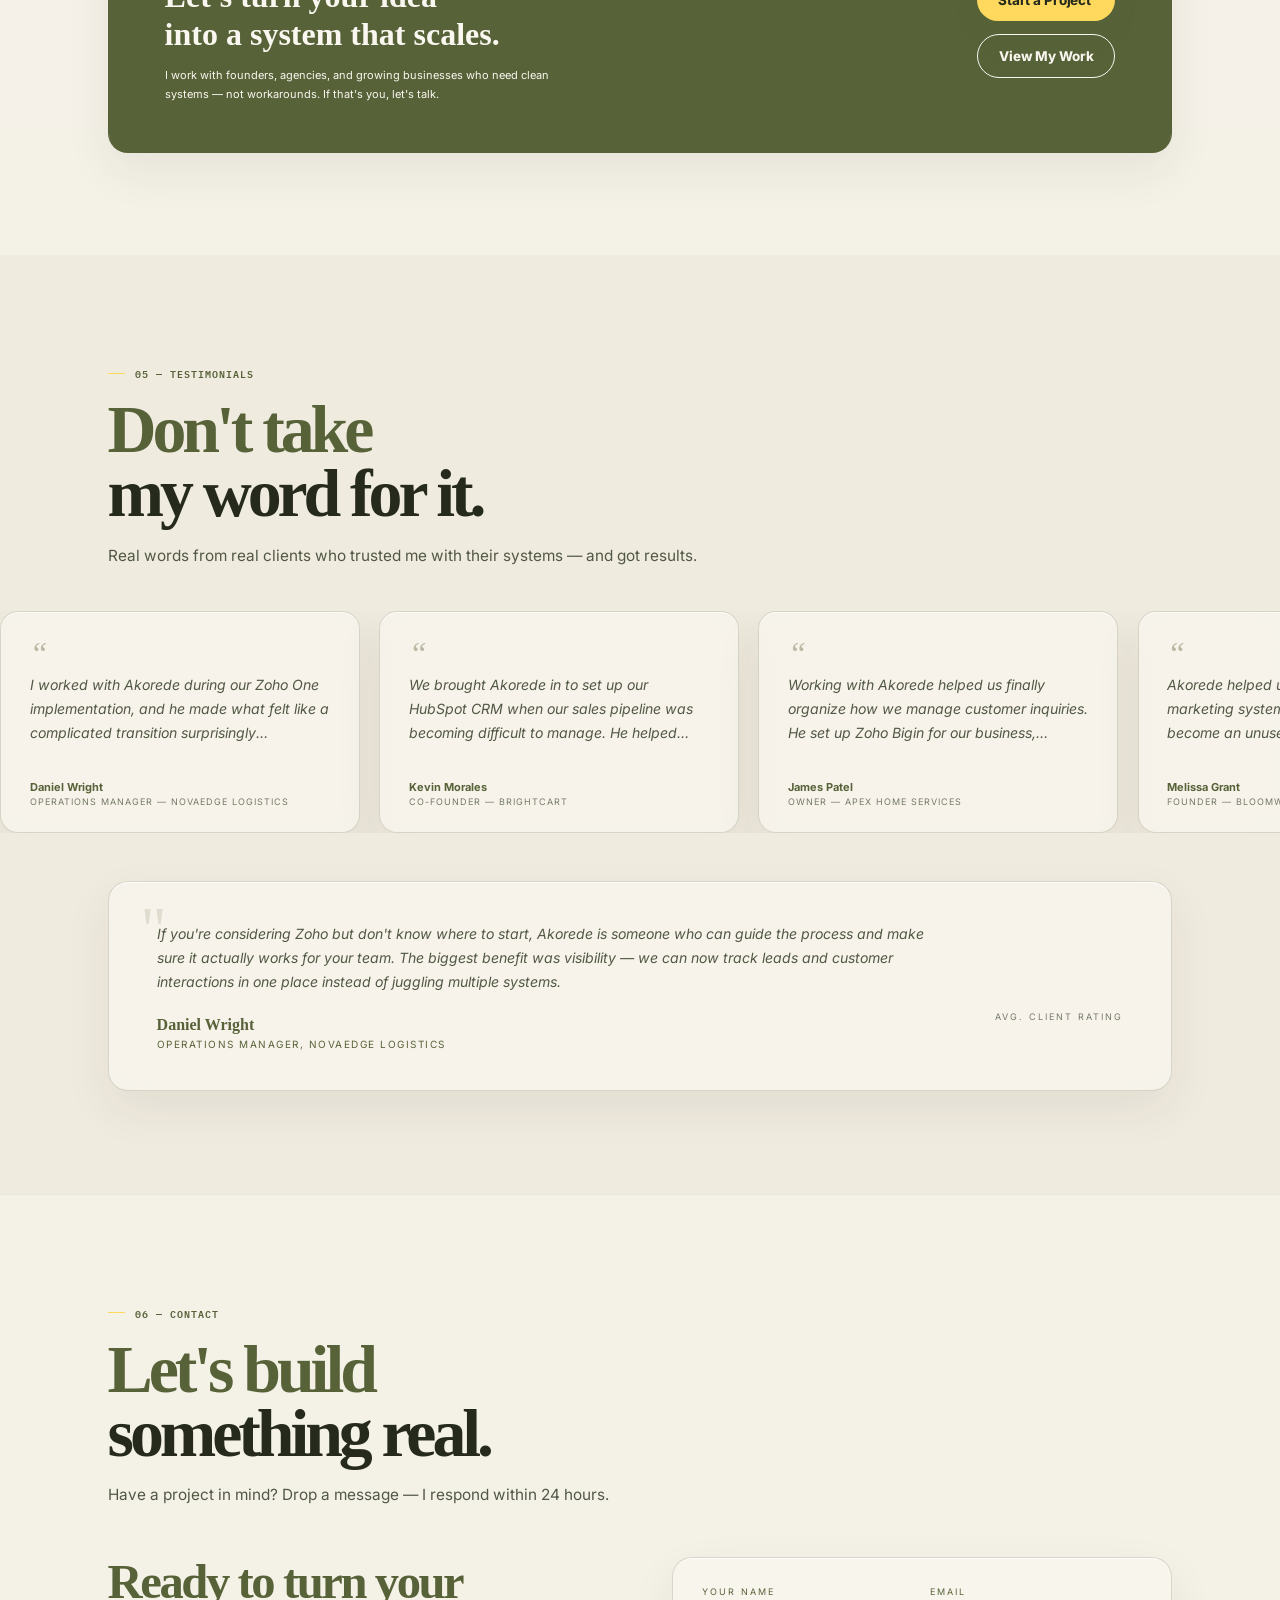
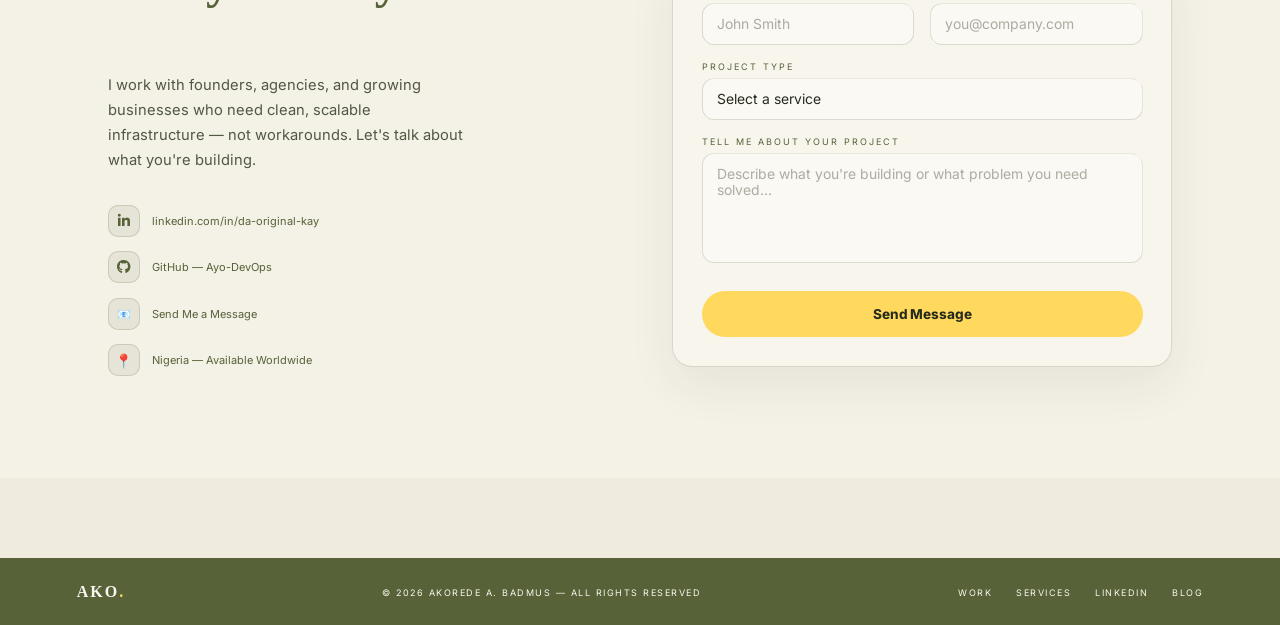
==== commit c5aa790b: "Refine headings and mobile glass menu" ====
--- a/index.html
+++ b/index.html
@@ -26,7 +26,7 @@
 <meta name="twitter:description" content="I build frontend experiences and Zoho-powered business systems for teams that have outgrown spreadsheets.">
 <meta name="twitter:image" content="https://ayo-devops.github.io/assets/og-preview.jpg">
 <link rel="preconnect" href="https://fonts.googleapis.com">
-<link href="https://fonts.googleapis.com/css2?family=Inter:wght@400;500;600;700&family=Syne:wght@500;600;700;800&family=IBM+Plex+Mono:wght@400;500&display=swap" rel="stylesheet">
+<link href="https://fonts.googleapis.com/css2?family=Inter:wght@400;500;600;700&family=IBM+Plex+Mono:wght@400;500&display=swap" rel="stylesheet">
 <link rel="icon" type="image/svg+xml" href="favicon.svg">
 <link rel="stylesheet" href="https://cdnjs.cloudflare.com/ajax/libs/font-awesome/6.5.1/css/all.min.css" integrity="sha512-DTOQO9RWCH3ppGqcWaEA1BIZOC6xxalwEsw9c2QQeAIftl+Vegovlnee1c9QX4TctnWMn13TZye+giMm8e2LwA==" crossorigin="anonymous" referrerpolicy="no-referrer" />
 <style>
@@ -53,7 +53,7 @@
   --cat-integration: #A87A1E; --cat-integration-rgb: 168,122,30;
   --img-grad-1: #E6EAE7; --img-grad-2: #DBE1DD;
   --grid-alpha: 0.05;
-  --font-display: 'Syne', sans-serif;
+  --font-display: 'Times New Roman', Times, serif;
   --font-body: 'Inter', sans-serif;
   --font-mono: 'IBM Plex Mono', monospace;
   color-scheme: light;
@@ -802,13 +802,13 @@
     <svg class="icon-moon" viewBox="0 0 24 24" fill="none" stroke="currentColor" stroke-width="2" stroke-linecap="round" stroke-linejoin="round"><path d="M21 12.79A9 9 0 1 1 11.21 3 7 7 0 0 0 21 12.79z"/></svg>
   </button>
   <a href="#contact" class="nav-cta">Let's Talk</a>
-  <button class="hamburger" id="hamburger" aria-label="Open menu">
+  <button class="hamburger" id="hamburger" aria-label="Open menu" aria-controls="mobileMenu" aria-expanded="false">
     <span></span><span></span><span></span>
   </button>
 </nav>
 
 <!-- Mobile menu overlay -->
-<div class="mobile-menu" id="mobileMenu">
+<div class="mobile-menu" id="mobileMenu" aria-hidden="true">
   <button type="button" class="mobile-menu-close" id="mobileMenuClose" onclick="closeMobileMenu()" aria-label="Close menu">×</button>
   <a href="#about" onclick="closeMobileMenu()">About</a>
   <a href="#experience" onclick="closeMobileMenu()">Experience</a>
@@ -1628,15 +1628,38 @@
 /* Hamburger menu */
 const hamburgerBtn = document.getElementById('hamburger');
 const mobileMenu = document.getElementById('mobileMenu');
+const mobileMenuAnimationMs = window.matchMedia('(prefers-reduced-motion: reduce)').matches ? 0 : 1700;
+let mobileMenuCloseTimer;
+
+function openMobileMenu() {
+  window.clearTimeout(mobileMenuCloseTimer);
+  mobileMenu.classList.remove('closing');
+  mobileMenu.classList.add('open');
+  hamburgerBtn.classList.add('open');
+  hamburgerBtn.setAttribute('aria-expanded', 'true');
+  hamburgerBtn.setAttribute('aria-label', 'Close menu');
+  mobileMenu.setAttribute('aria-hidden', 'false');
+}
+
 function closeMobileMenu() {
+  if (!mobileMenu.classList.contains('open')) return;
+  window.clearTimeout(mobileMenuCloseTimer);
   mobileMenu.classList.remove('open');
+  mobileMenu.classList.add('closing');
   hamburgerBtn.classList.remove('open');
-  document.body.style.overflow = '';
+  hamburgerBtn.setAttribute('aria-expanded', 'false');
+  hamburgerBtn.setAttribute('aria-label', 'Open menu');
+  mobileMenu.setAttribute('aria-hidden', 'true');
+  mobileMenuCloseTimer = window.setTimeout(() => {
+    mobileMenu.classList.remove('closing');
+  }, mobileMenuAnimationMs);
 }
 hamburgerBtn.addEventListener('click', () => {
-  const isOpen = mobileMenu.classList.toggle('open');
-  hamburgerBtn.classList.toggle('open');
-  document.body.style.overflow = isOpen ? 'hidden' : '';
+  if (mobileMenu.classList.contains('open')) closeMobileMenu();
+  else openMobileMenu();
+});
+document.addEventListener('keydown', event => {
+  if (event.key === 'Escape') closeMobileMenu();
 });
 
 /* Dark mode toggle */
--- a/revamp.css
+++ b/revamp.css
@@ -171,11 +171,38 @@
 .footer-copy,.footer-links a { color: var(--paper); font-family: var(--font-body); }
 .footer-logo span { color: var(--yellow); }
 
-.mobile-menu { background: rgba(240,235,223,.96); backdrop-filter: blur(25px); }
-.mobile-menu::before { content: ''; position: absolute; inset: 16px; border: 1px solid var(--olive-line); border-radius: 24px; pointer-events: none; }
-.mobile-menu a { position: relative; color: var(--olive); font-family: var(--font-display); font-size: clamp(1.5rem,8vw,2.3rem); font-weight: 650; letter-spacing: -.035em; text-transform: none; }
-.mobile-menu-close { top: 28px; right: 28px; color: var(--olive); border-color: var(--olive-line); background: var(--paper); }
-body:has(.mobile-menu.open) .cal-float { display: none !important; }
+.mobile-menu {
+  display:flex; inset:auto; top:84px; right:13px; width:min(360px,calc(100vw - 26px)); height:auto;
+  max-height:calc(100svh - 100px); padding:68px 24px 26px; gap:.35rem; align-items:flex-end; justify-content:flex-start;
+  overflow:auto; border:1px solid rgba(255,255,255,.66); border-radius:28px;
+  background:rgba(250,247,240,.62); box-shadow:0 26px 70px rgba(37,42,28,.20),inset 0 1px rgba(255,255,255,.86);
+  -webkit-backdrop-filter:blur(28px) saturate(145%); backdrop-filter:blur(28px) saturate(145%);
+  clip-path:circle(0% at 50% 50%); opacity:0; visibility:hidden; pointer-events:none;
+  transform-origin:center; transition:clip-path 1.7s cubic-bezier(.22,1,.36,1),opacity .28s ease,visibility 0s linear 1.7s;
+}
+.mobile-menu.open {
+  display:flex; clip-path:circle(150% at 50% 50%); opacity:1; visibility:visible; pointer-events:auto;
+  transition:clip-path 1.7s cubic-bezier(.22,1,.36,1),opacity .28s ease,visibility 0s;
+}
+.mobile-menu.closing { visibility:visible; pointer-events:none; }
+.mobile-menu:not(.open):not(.closing) { visibility:hidden; transition:none; }
+.mobile-menu::before { content:''; position:absolute; inset:10px; border:1px solid rgba(87,98,56,.14); border-radius:21px; pointer-events:none; }
+.mobile-menu a {
+  position:relative; width:100%; padding:.72rem .35rem; color:var(--olive); border-bottom:1px solid rgba(87,98,56,.11);
+  font-family:var(--font-display); font-size:clamp(1.55rem,7vw,2.05rem); font-weight:700; line-height:1; letter-spacing:-.035em;
+  text-align:right; text-transform:none; transform:translateX(14px); opacity:0; transition:color .25s ease,transform .45s ease,opacity .45s ease;
+}
+.mobile-menu.open a { transform:translateX(0); opacity:1; transition-delay:.45s; }
+.mobile-menu a:nth-of-type(2) { transition-delay:.52s; }
+.mobile-menu a:nth-of-type(3) { transition-delay:.59s; }
+.mobile-menu a:nth-of-type(4) { transition-delay:.66s; }
+.mobile-menu a:nth-of-type(5) { transition-delay:.73s; }
+.mobile-menu a:nth-of-type(6) { transition-delay:.80s; }
+.mobile-menu-close {
+  position:absolute; top:18px; right:18px; width:38px; height:38px; color:var(--olive); border-color:rgba(87,98,56,.2);
+  background:rgba(250,247,240,.58); -webkit-backdrop-filter:blur(12px); backdrop-filter:blur(12px);
+}
+body:has(.mobile-menu.open) .cal-float,body:has(.mobile-menu.closing) .cal-float { display:none !important; }
 .cal-float { border: 1px solid var(--olive) !important; border-radius: 999px !important; clip-path: none !important; color: var(--paper) !important; background: var(--olive) !important; box-shadow: 0 13px 30px rgba(37,42,28,.16) !important; font-family: var(--font-body) !important; letter-spacing: 0 !important; text-transform: none !important; animation: none !important; }
 .cal-float:hover { color: var(--ink) !important; background: var(--yellow) !important; }
 
@@ -218,4 +245,7 @@
   .form-row { grid-template-columns: 1fr; }
   footer { align-items: flex-start; gap: .8rem; }
 }
+@media (prefers-reduced-motion:reduce) {
+  .mobile-menu,.mobile-menu.open,.mobile-menu a { transition-duration:.01ms !important; transition-delay:0s !important; }
+}
 @media (prefers-reduced-motion:reduce) { *,*::before,*::after { animation-duration: .01ms !important; animation-iteration-count: 1 !important; scroll-behavior: auto !important; } }
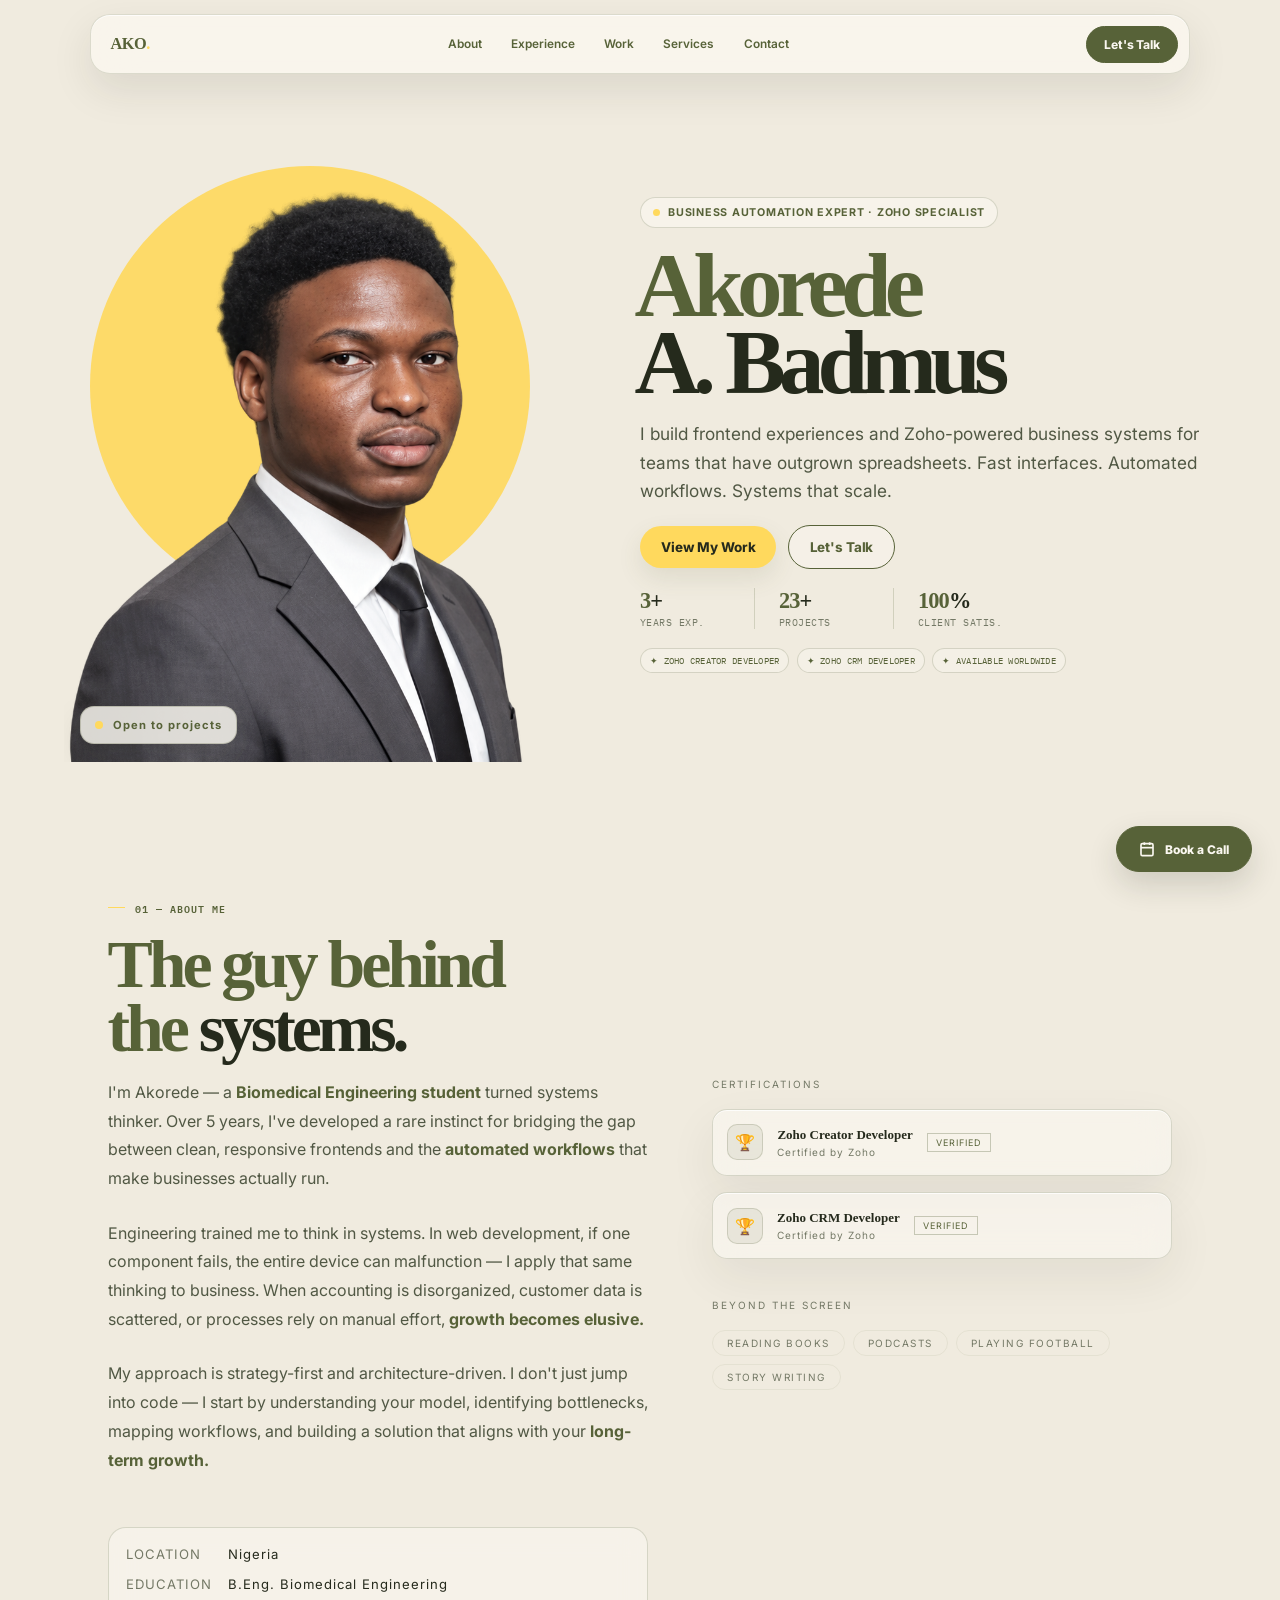
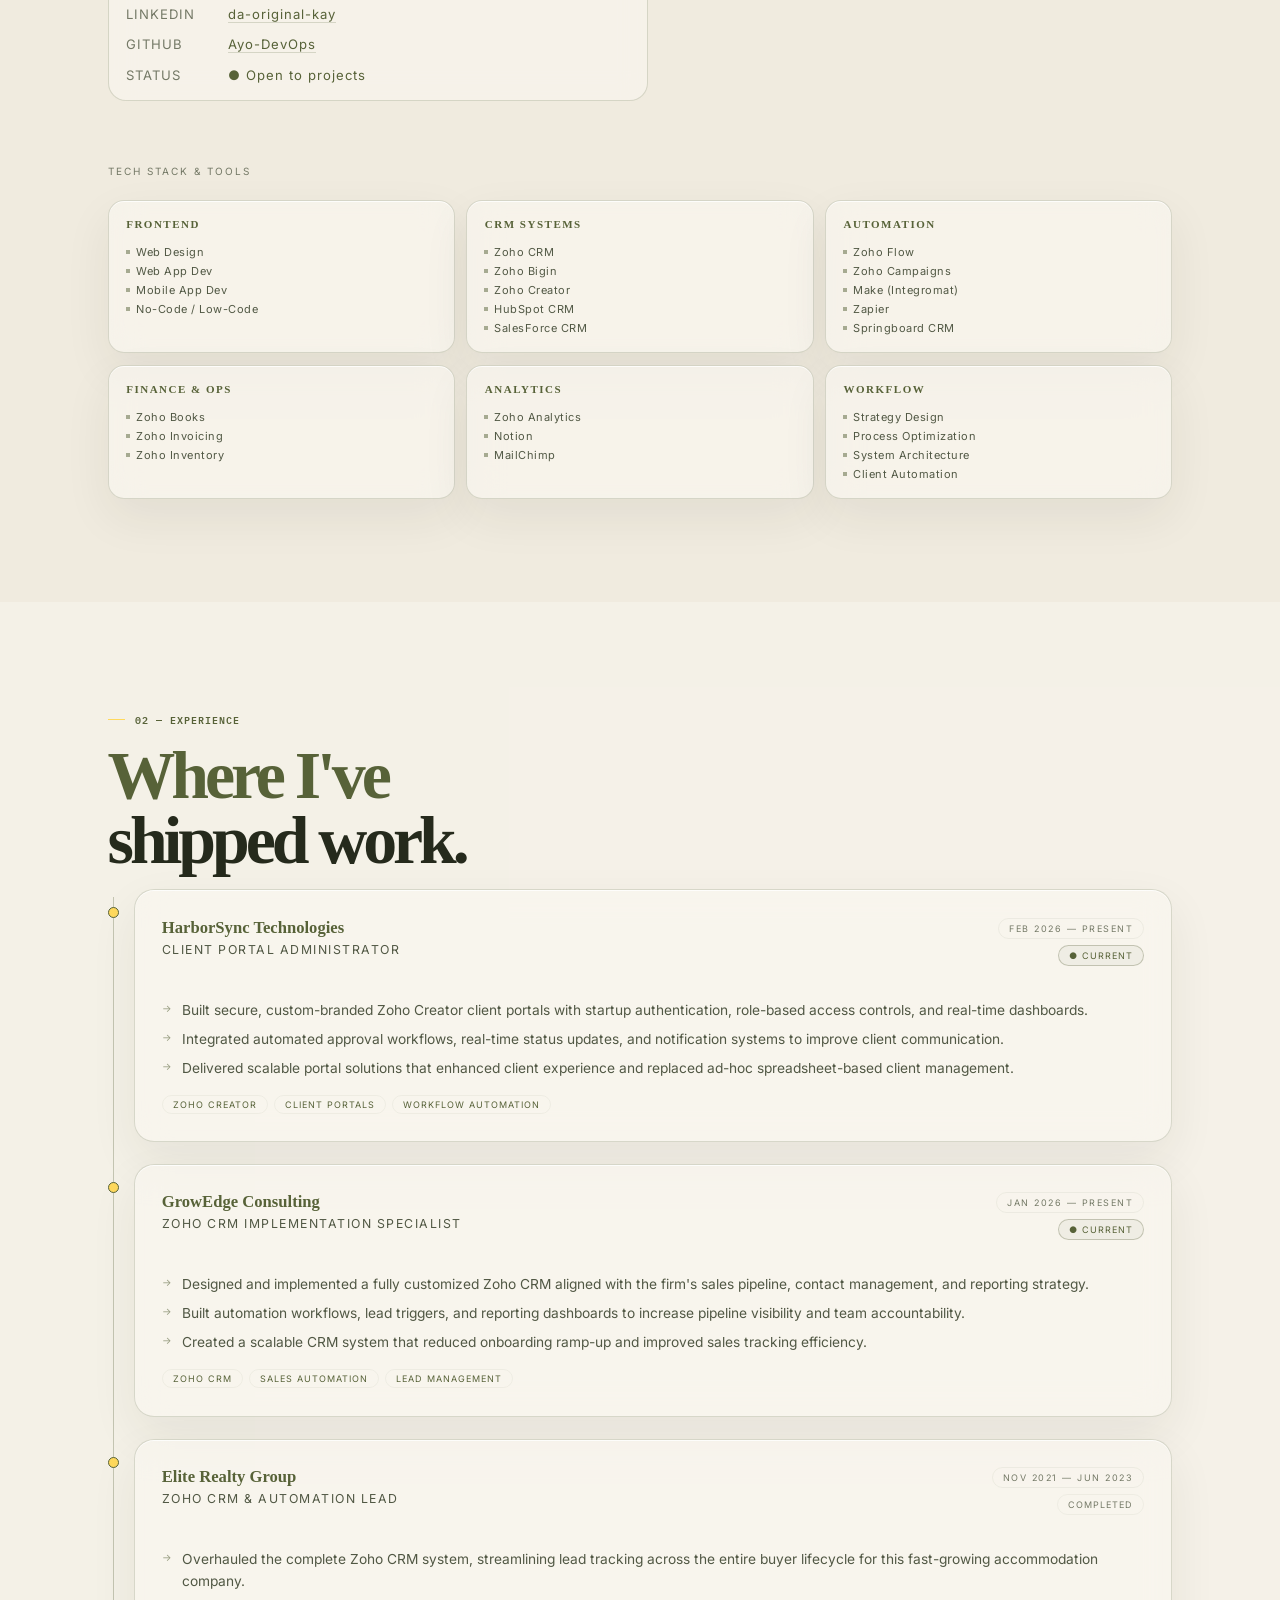
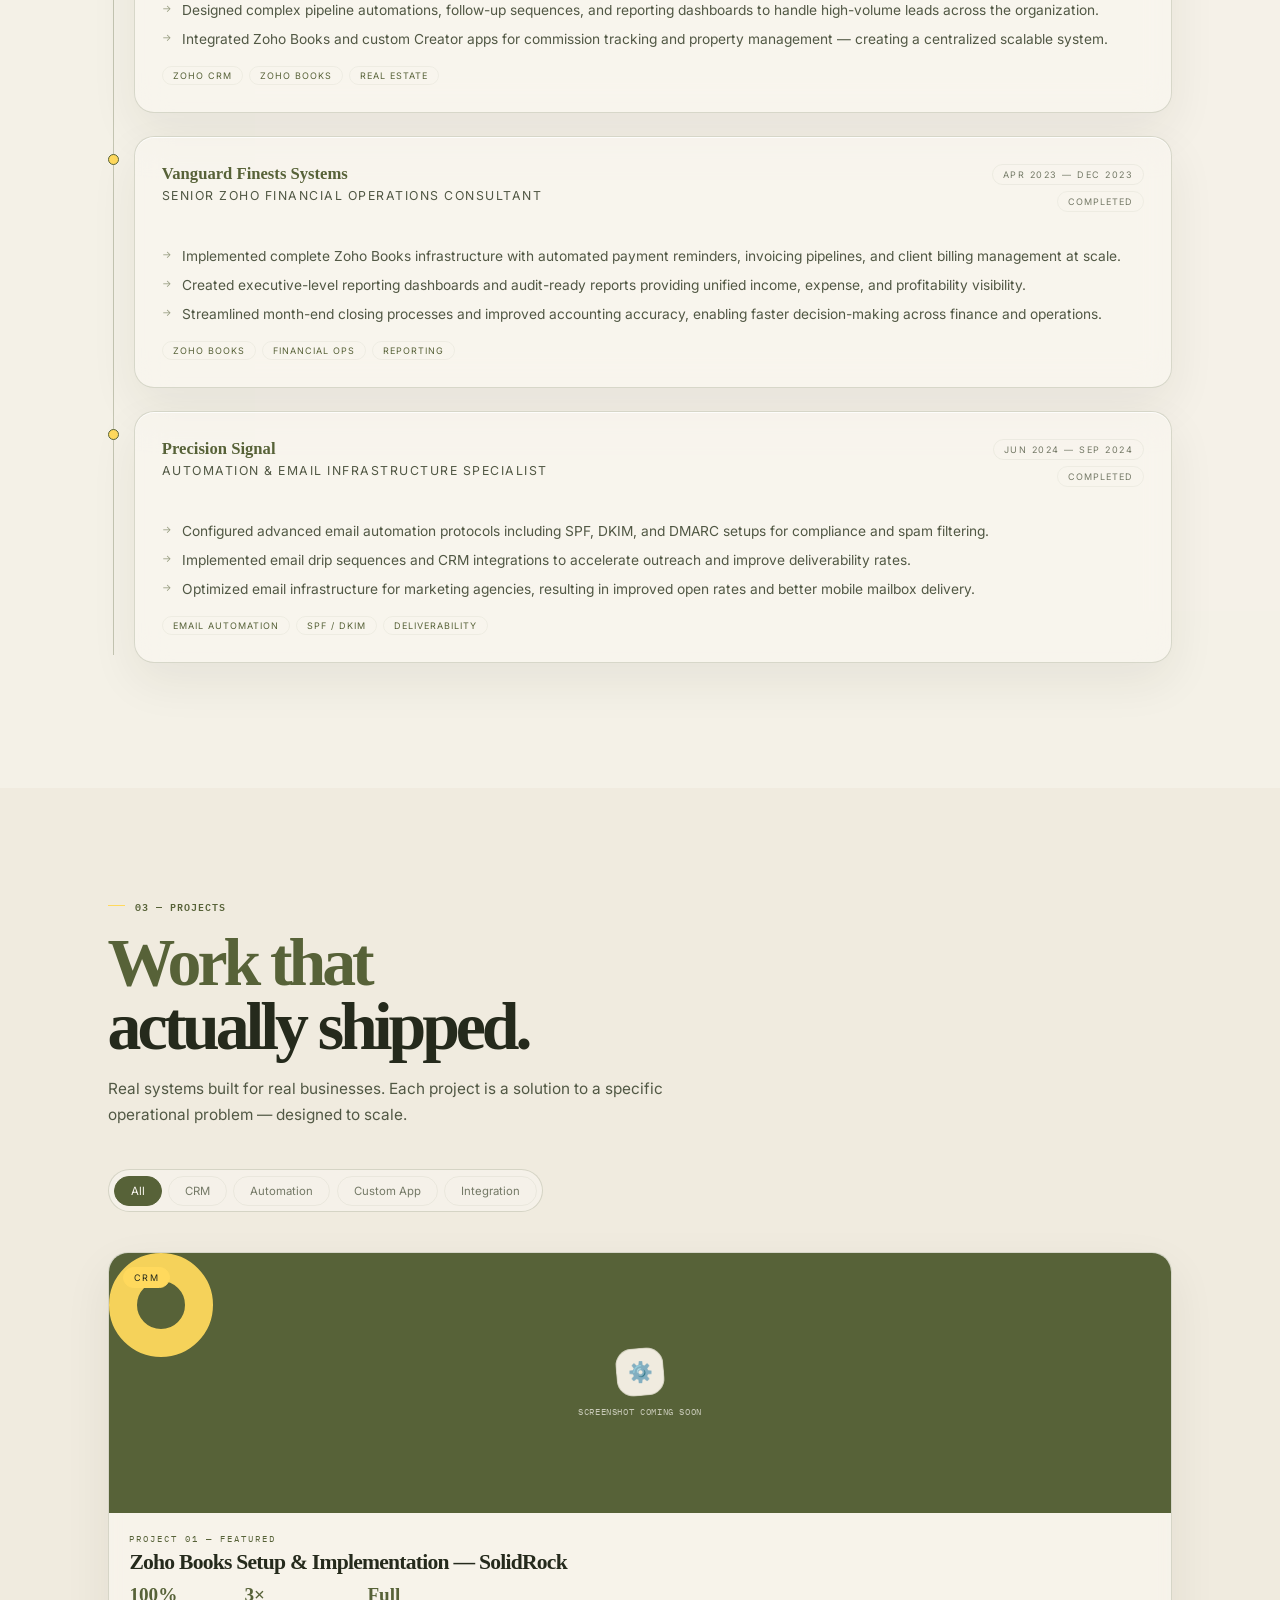
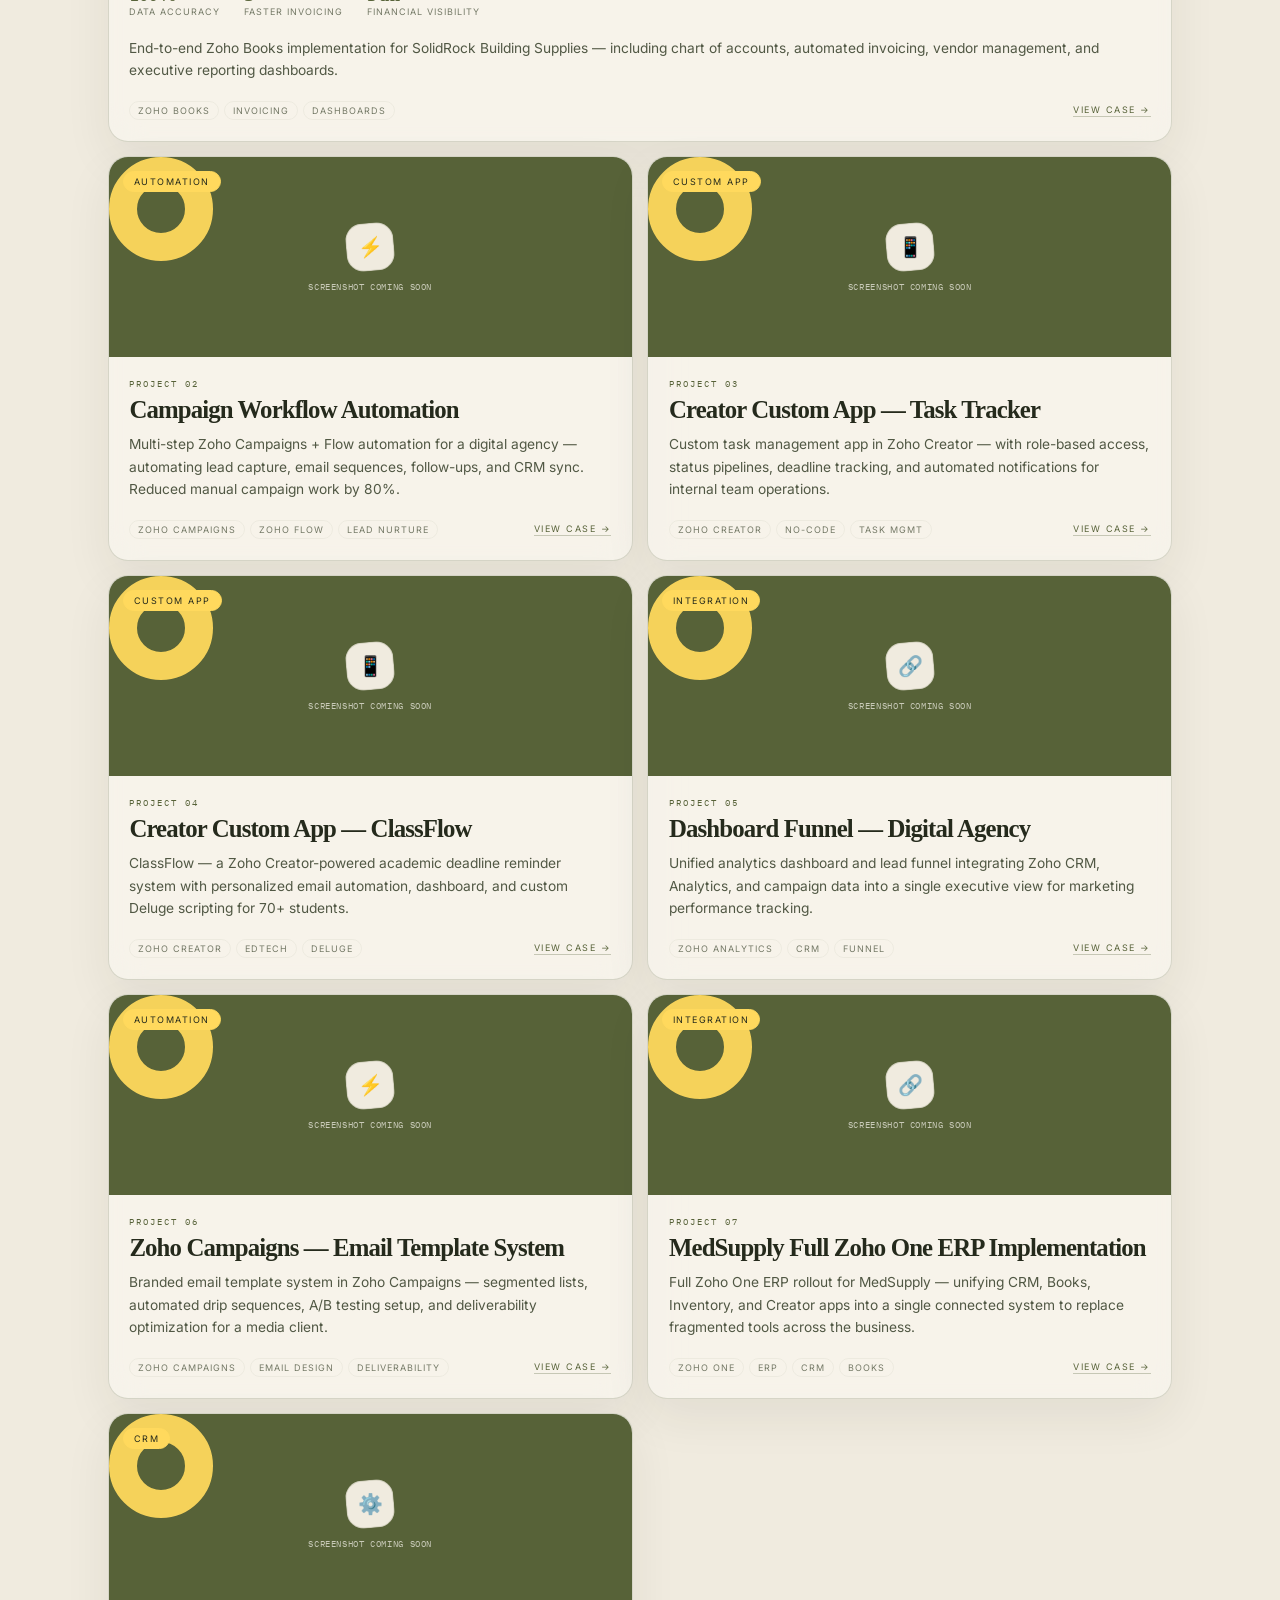
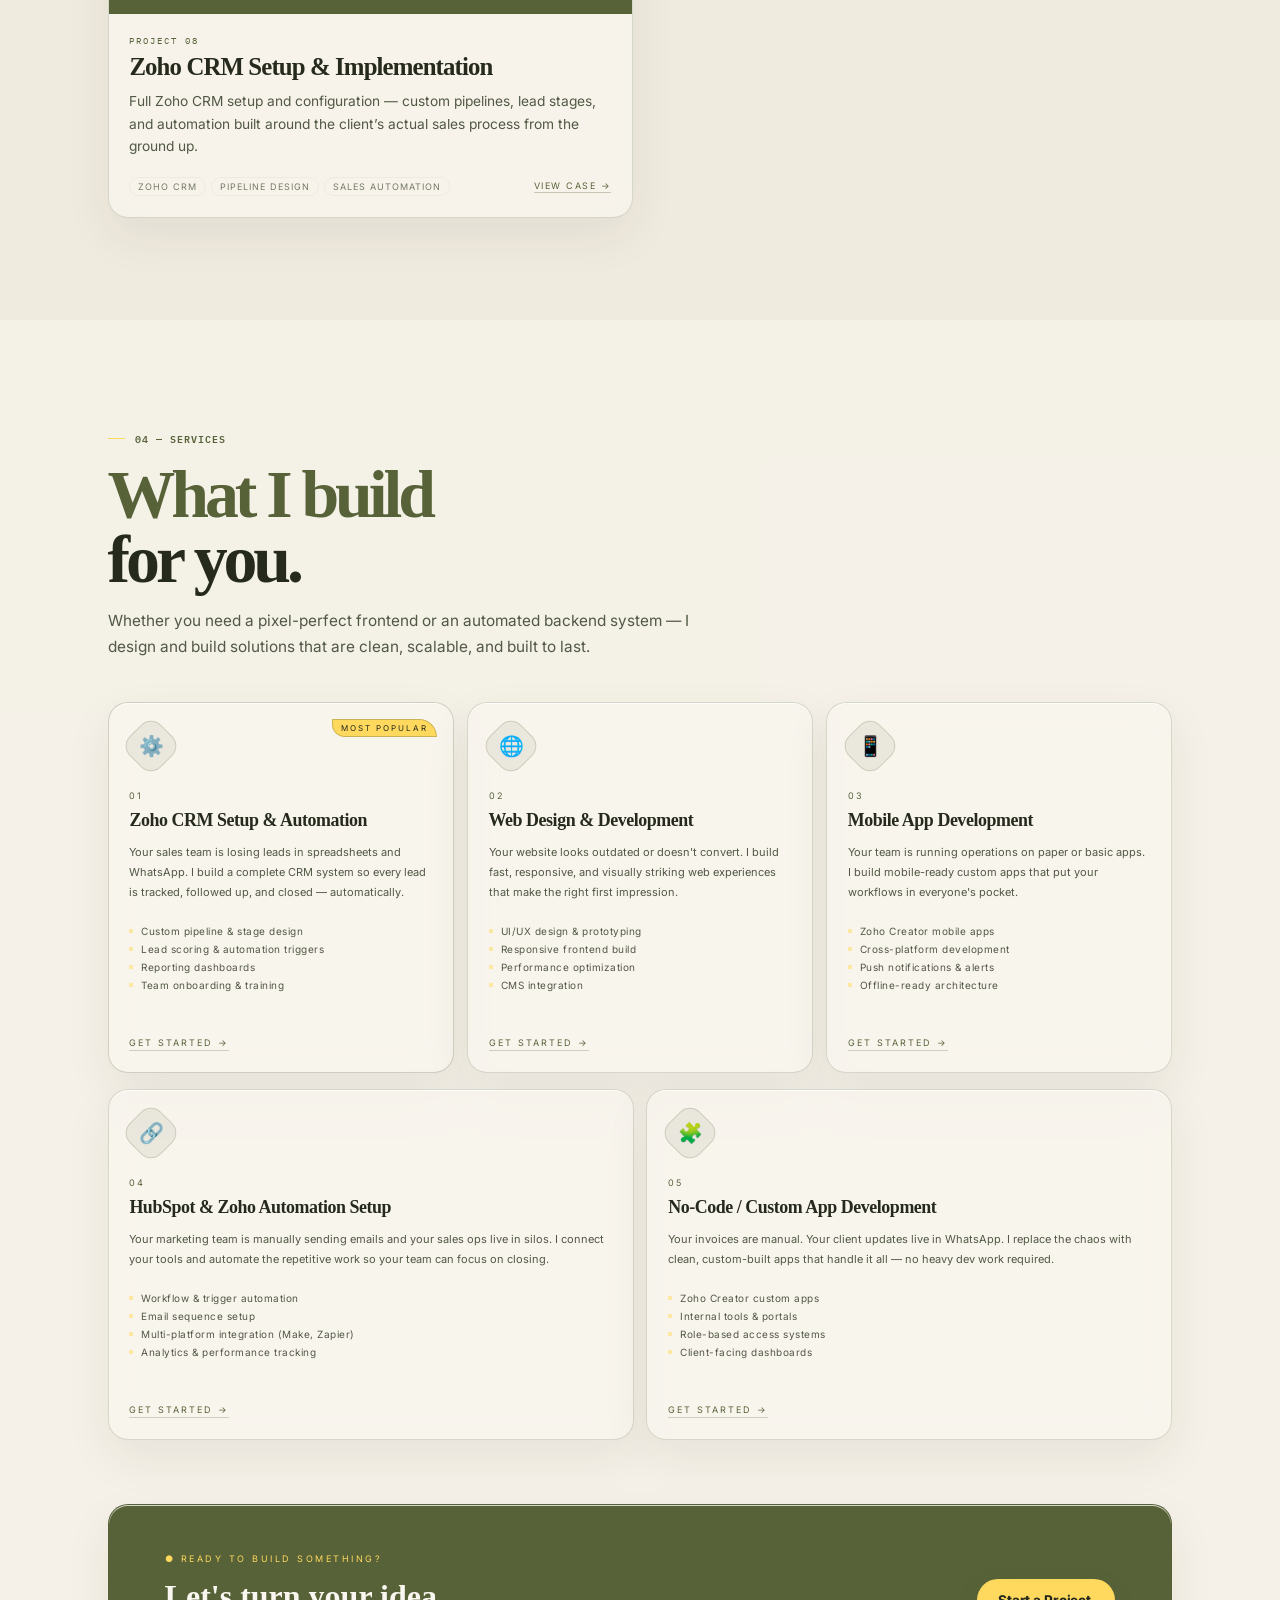
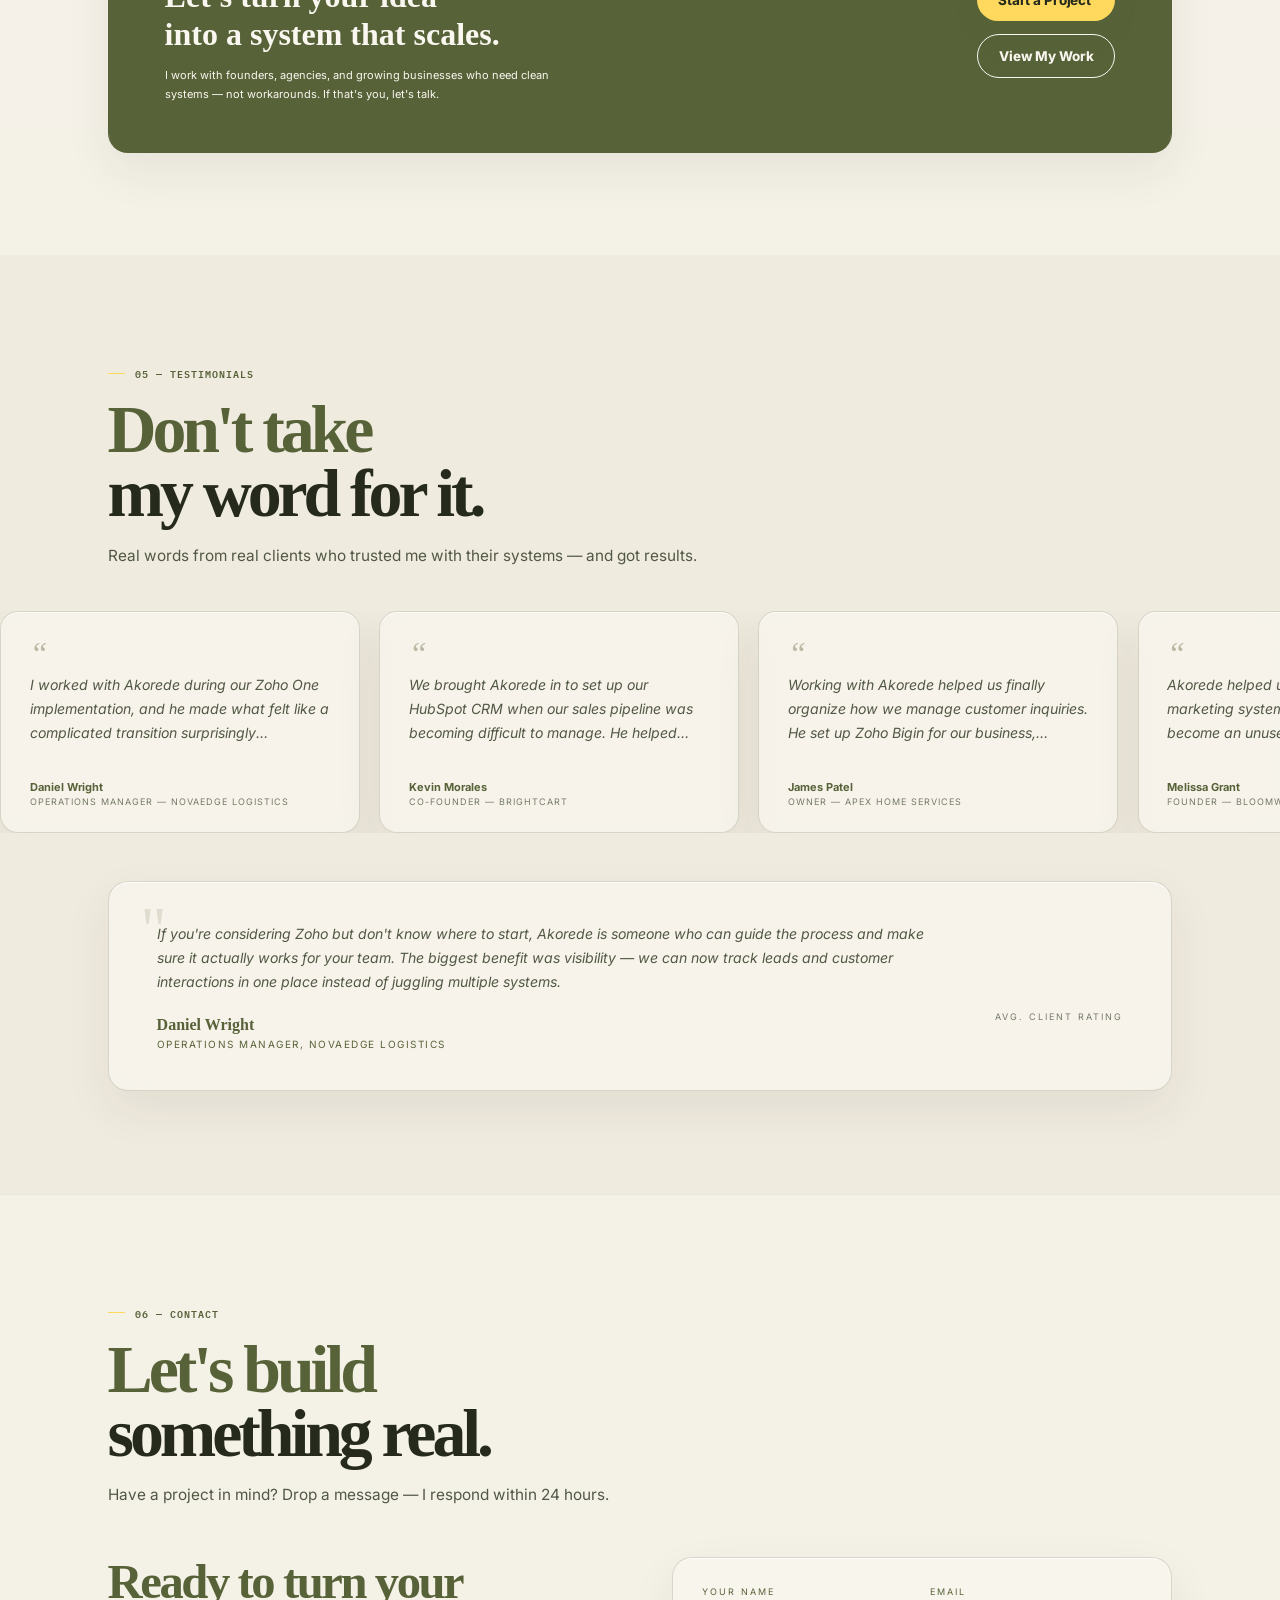
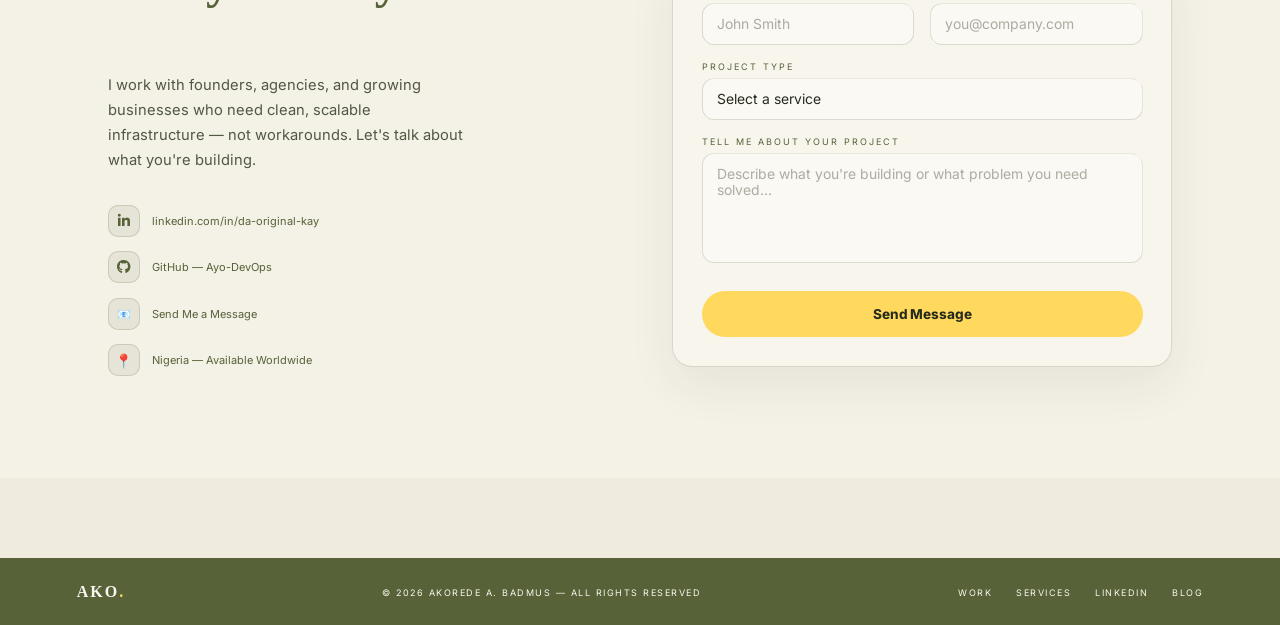
==== commit 44157d8d: "Tawk.to widget script embeded" ====
--- a/index.html
+++ b/index.html
@@ -12,18 +12,18 @@
 </script>
 <meta charset="UTF-8">
 <meta name="viewport" content="width=device-width, initial-scale=1.0">
-<title>Akorede A. Badmus — Frontend Dev & Automation Specialist</title>
-<meta name="description" content="Akorede Badmus is a Frontend Developer and Zoho Automation Specialist who builds scalable web systems, CRM solutions, and business automation for growing teams.">
-<meta name="keywords" content="Frontend Developer, Zoho CRM, Automation Specialist, Web Developer, Nigeria, No-Code, HubSpot, Zoho Creator">
+<title>Akorede A. Badmus — Business Automation Expert</title>
+<meta name="description" content="Akorede Badmus is a Business Automation Expert who builds scalable web systems, CRM solutions, and business automation for growing teams.">
+<meta name="keywords" content="Business Automation Expert, Zoho CRM, Automation Specialist, Web Developer, Nigeria, No-Code, HubSpot, Zoho Creator">
 <meta name="author" content="Akorede A. Badmus">
 <meta property="og:type" content="website">
 <meta property="og:url" content="https://ayo-devops.github.io">
-<meta property="og:title" content="Akorede A. Badmus — Frontend Dev & Automation Specialist">
-<meta property="og:description" content="I build frontend experiences and Zoho-powered business systems for teams that have outgrown spreadsheets.">
+<meta property="og:title" content="Akorede A. Badmus — Business Automation Expert">
+<meta property="og:description" content="I build business automation solutions and Zoho-powered systems for teams that have outgrown spreadsheets.">
 <meta property="og:image" content="https://ayo-devops.github.io/assets/og-preview.jpg">
 <meta name="twitter:card" content="summary_large_image">
-<meta name="twitter:title" content="Akorede A. Badmus — Frontend Dev & Automation Specialist">
-<meta name="twitter:description" content="I build frontend experiences and Zoho-powered business systems for teams that have outgrown spreadsheets.">
+<meta name="twitter:title" content="Akorede A. Badmus — Business Automation Expert">
+<meta name="twitter:description" content="I build business automation solutions and Zoho-powered systems for teams that have outgrown spreadsheets.">
 <meta name="twitter:image" content="https://ayo-devops.github.io/assets/og-preview.jpg">
 <link rel="preconnect" href="https://fonts.googleapis.com">
 <link href="https://fonts.googleapis.com/css2?family=Inter:wght@400;500;600;700&family=IBM+Plex+Mono:wght@400;500&display=swap" rel="stylesheet">
@@ -781,6 +781,20 @@
 </style>
 <link rel="stylesheet" href="revamp.css">
 </head>
+
+<!--Start of Tawk.to Script-->
+<script type="text/javascript">
+var Tawk_API=Tawk_API||{}, Tawk_LoadStart=new Date();
+(function(){
+var s1=document.createElement("script"),s0=document.getElementsByTagName("script")[0];
+s1.async=true;
+s1.src='https://embed.tawk.to/6abb6f4160c27234400e777c/1k3m2l6o6';
+s1.charset='UTF-8';
+s1.setAttribute('crossorigin','*');
+s0.parentNode.insertBefore(s1,s0);
+})();
+</script>
+<!--End of Tawk.to Script-->
 <body>
 
 <canvas id="bg"></canvas>
@@ -823,7 +837,7 @@
      ============================================================ -->
 <section id="hero">
   <div class="hero-left">
-    <div class="hero-tag">Frontend Developer · Automation Specialist</div>
+    <div class="hero-tag">Business Automation Expert · Zoho Specialist</div>
     <h1 class="hero-name">Akorede<br><span>A. Badmus</span></h1>
     <p class="hero-sub">I build frontend experiences and Zoho-powered business systems for teams that have outgrown spreadsheets. Fast interfaces. Automated workflows. Systems that scale.</p>
     <div class="hero-ctas">
--- a/revamp.css
+++ b/revamp.css
@@ -172,9 +172,9 @@
 .footer-logo span { color: var(--yellow); }
 
 .mobile-menu {
-  display:flex; inset:auto; top:84px; right:13px; width:min(360px,calc(100vw - 26px)); height:auto;
-  max-height:calc(100svh - 100px); padding:68px 24px 26px; gap:.35rem; align-items:flex-end; justify-content:flex-start;
-  overflow:auto; border:1px solid rgba(255,255,255,.66); border-radius:28px;
+  display:flex; inset:auto; top:84px; right:14px; width:min(310px,calc(100vw - 28px)); height:auto;
+  max-height:calc(100svh - 100px); padding:56px 18px 18px; gap:.12rem; align-items:flex-end; justify-content:flex-start;
+  overflow:auto; border:1px solid rgba(255,255,255,.66); border-radius:24px;
   background:rgba(250,247,240,.62); box-shadow:0 26px 70px rgba(37,42,28,.20),inset 0 1px rgba(255,255,255,.86);
   -webkit-backdrop-filter:blur(28px) saturate(145%); backdrop-filter:blur(28px) saturate(145%);
   clip-path:circle(0% at 50% 50%); opacity:0; visibility:hidden; pointer-events:none;
@@ -186,10 +186,10 @@
 }
 .mobile-menu.closing { visibility:visible; pointer-events:none; }
 .mobile-menu:not(.open):not(.closing) { visibility:hidden; transition:none; }
-.mobile-menu::before { content:''; position:absolute; inset:10px; border:1px solid rgba(87,98,56,.14); border-radius:21px; pointer-events:none; }
+.mobile-menu::before { content:''; position:absolute; inset:8px; border:1px solid rgba(87,98,56,.14); border-radius:18px; pointer-events:none; }
 .mobile-menu a {
-  position:relative; width:100%; padding:.72rem .35rem; color:var(--olive); border-bottom:1px solid rgba(87,98,56,.11);
-  font-family:var(--font-display); font-size:clamp(1.55rem,7vw,2.05rem); font-weight:700; line-height:1; letter-spacing:-.035em;
+  position:relative; width:100%; padding:.54rem .3rem; color:var(--olive); border-bottom:1px solid rgba(87,98,56,.11);
+  font-family:var(--font-display); font-size:clamp(1.25rem,5.4vw,1.62rem); font-weight:700; line-height:1; letter-spacing:-.025em;
   text-align:right; text-transform:none; transform:translateX(14px); opacity:0; transition:color .25s ease,transform .45s ease,opacity .45s ease;
 }
 .mobile-menu.open a { transform:translateX(0); opacity:1; transition-delay:.45s; }
@@ -199,7 +199,7 @@
 .mobile-menu a:nth-of-type(5) { transition-delay:.73s; }
 .mobile-menu a:nth-of-type(6) { transition-delay:.80s; }
 .mobile-menu-close {
-  position:absolute; top:18px; right:18px; width:38px; height:38px; color:var(--olive); border-color:rgba(87,98,56,.2);
+  position:absolute; top:14px; right:14px; width:34px; height:34px; color:var(--olive); border-color:rgba(87,98,56,.2);
   background:rgba(250,247,240,.58); -webkit-backdrop-filter:blur(12px); backdrop-filter:blur(12px);
 }
 body:has(.mobile-menu.open) .cal-float,body:has(.mobile-menu.closing) .cal-float { display:none !important; }
